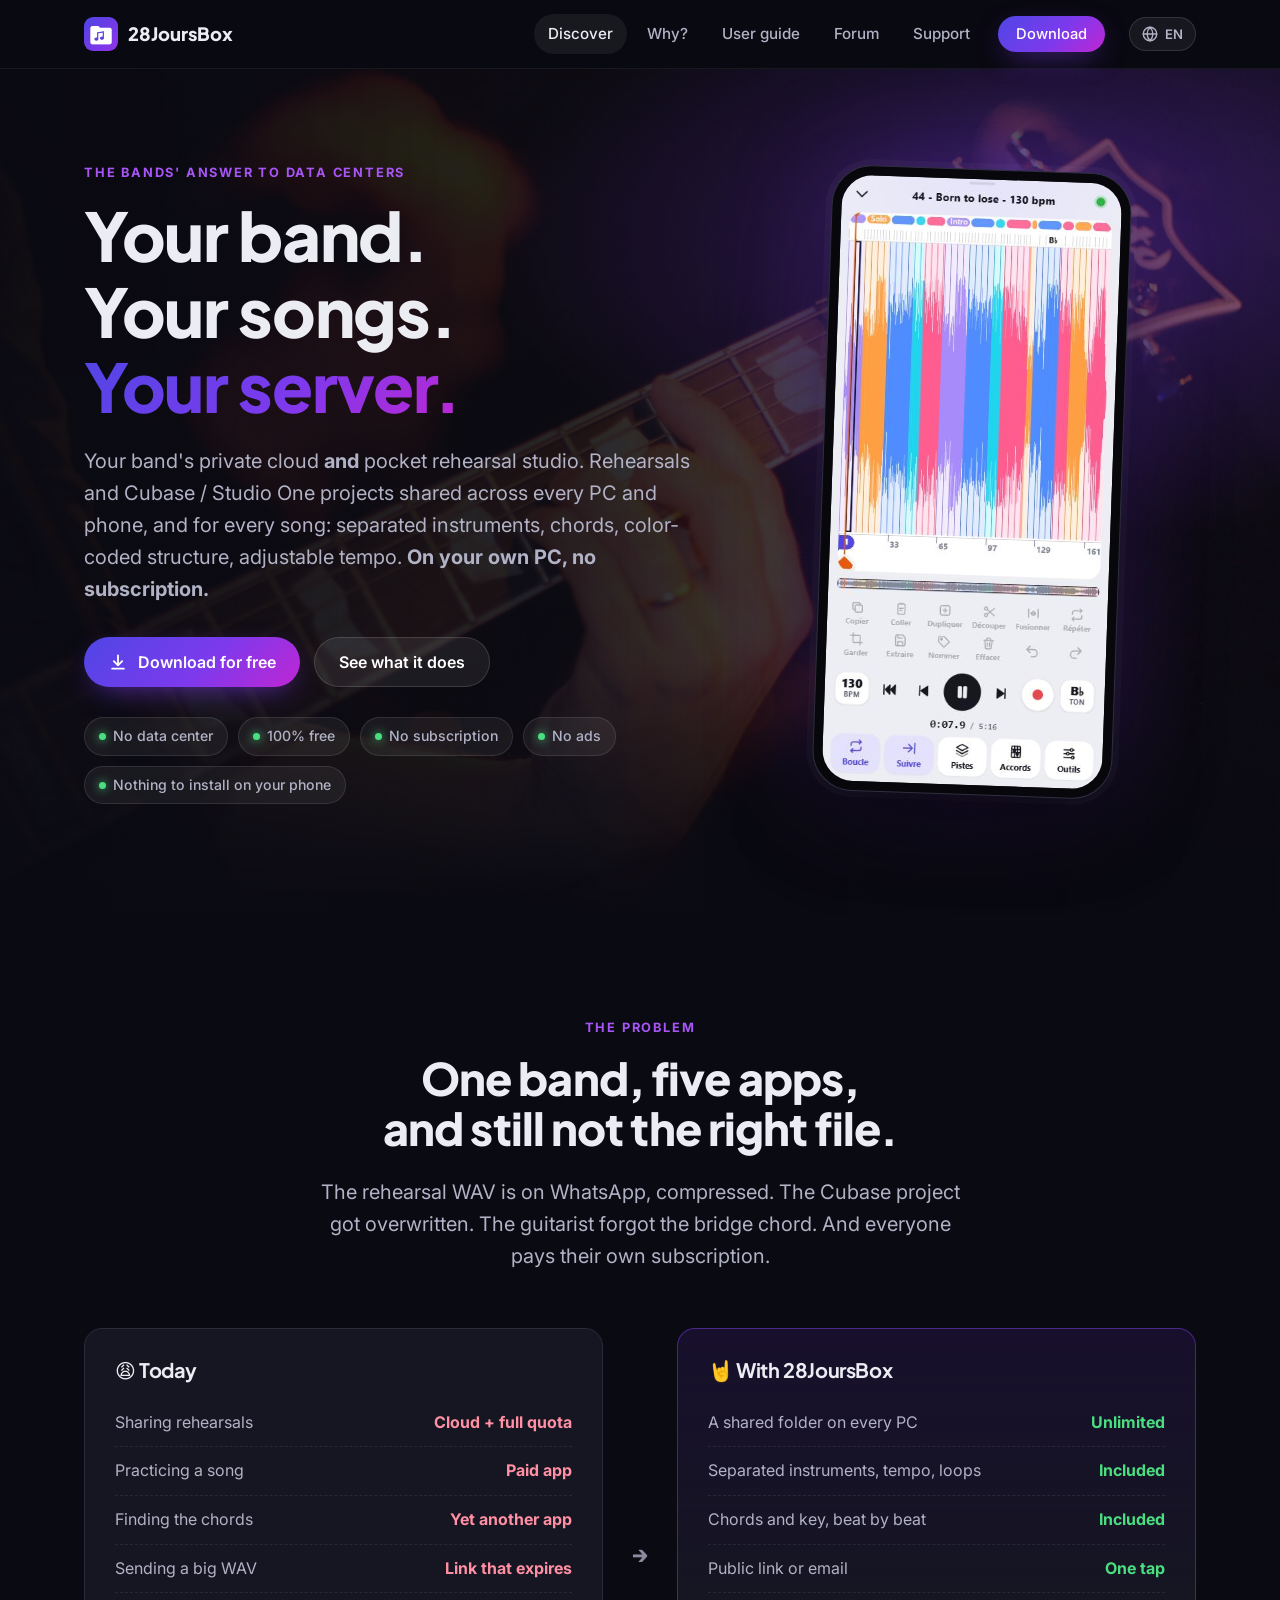
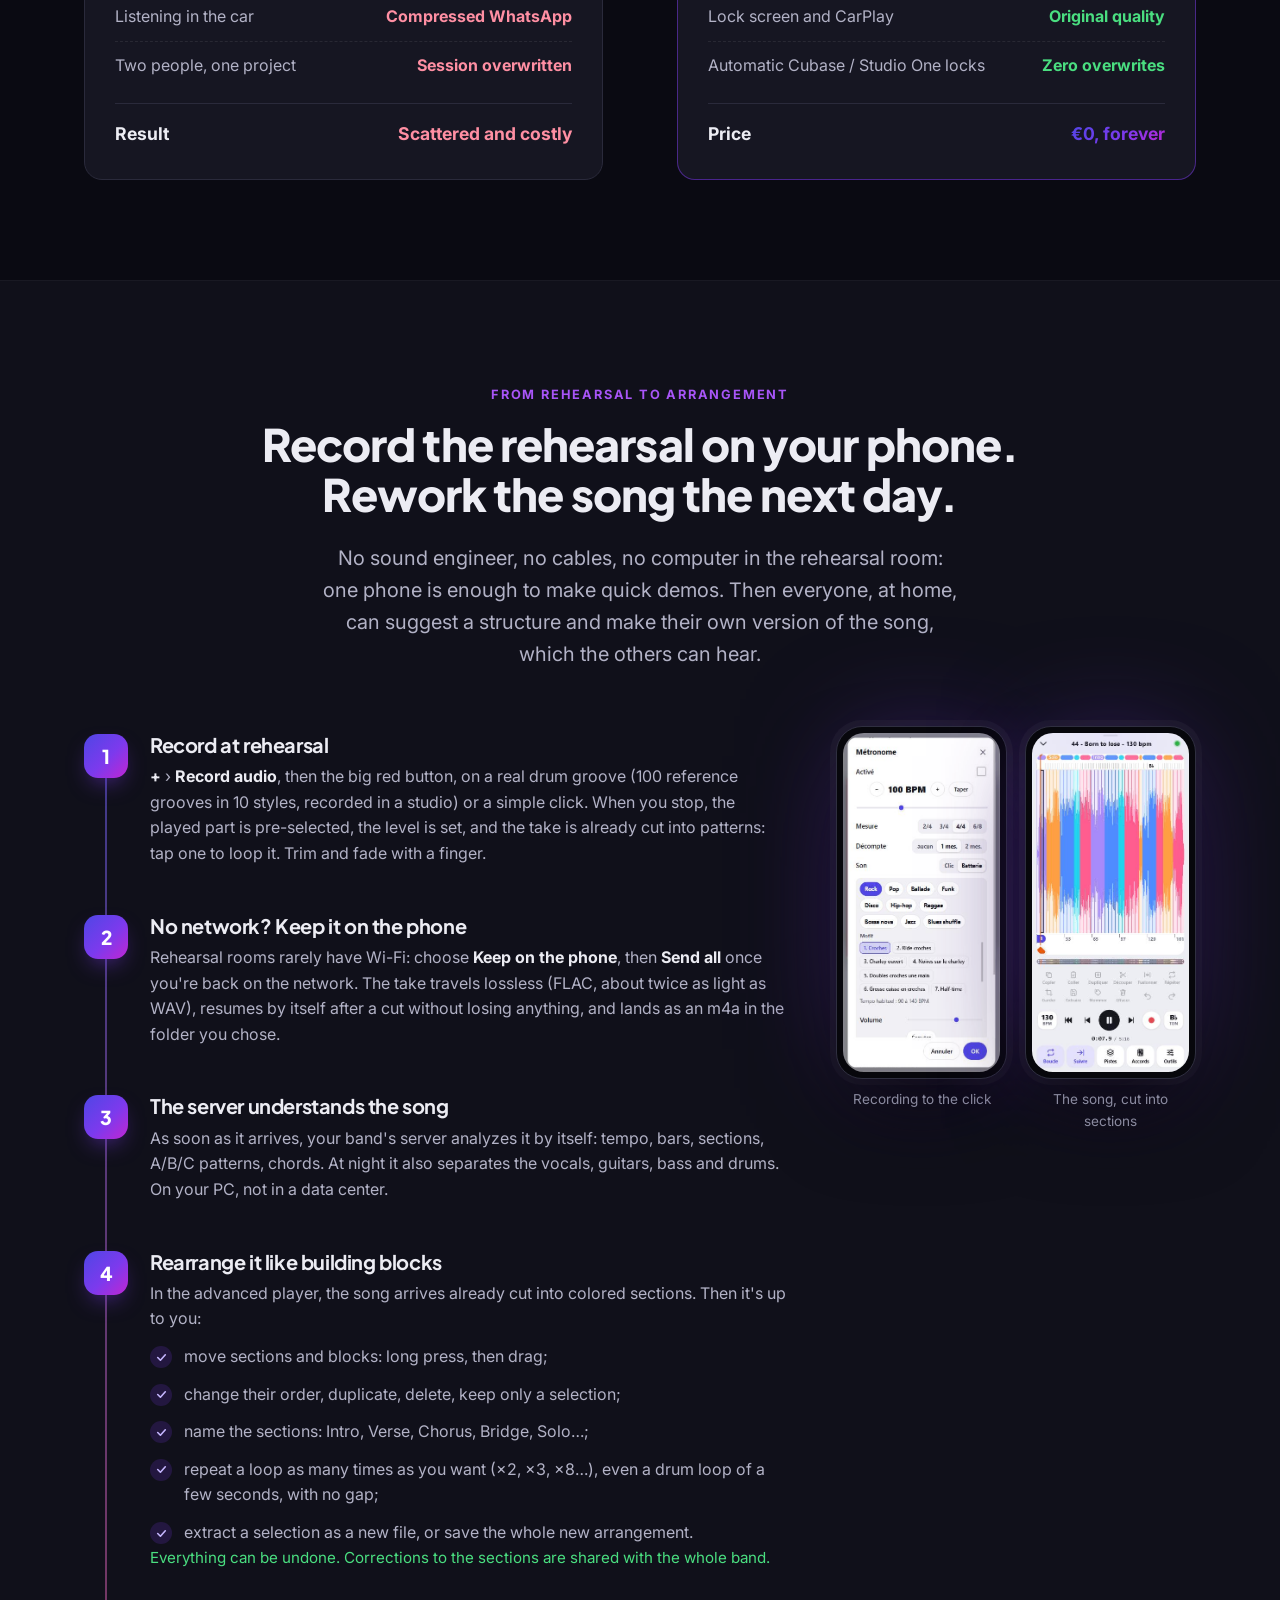
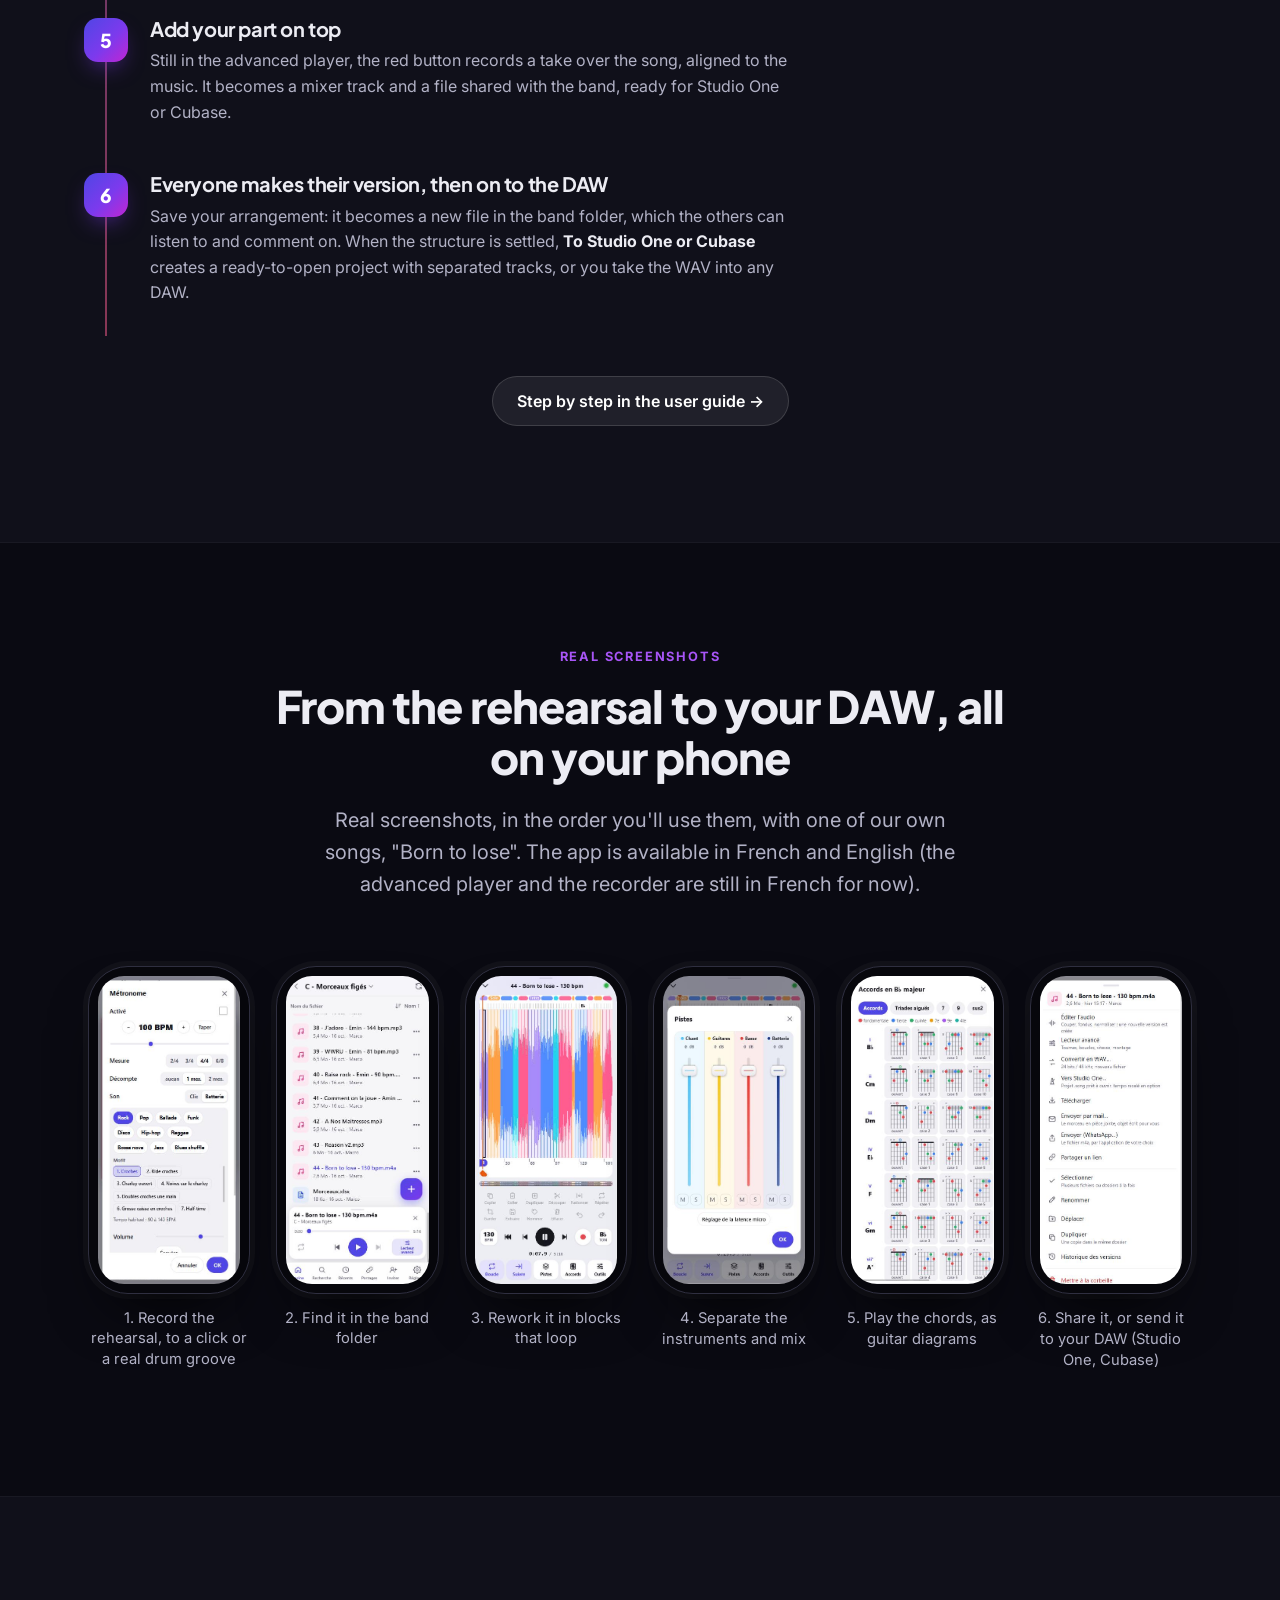
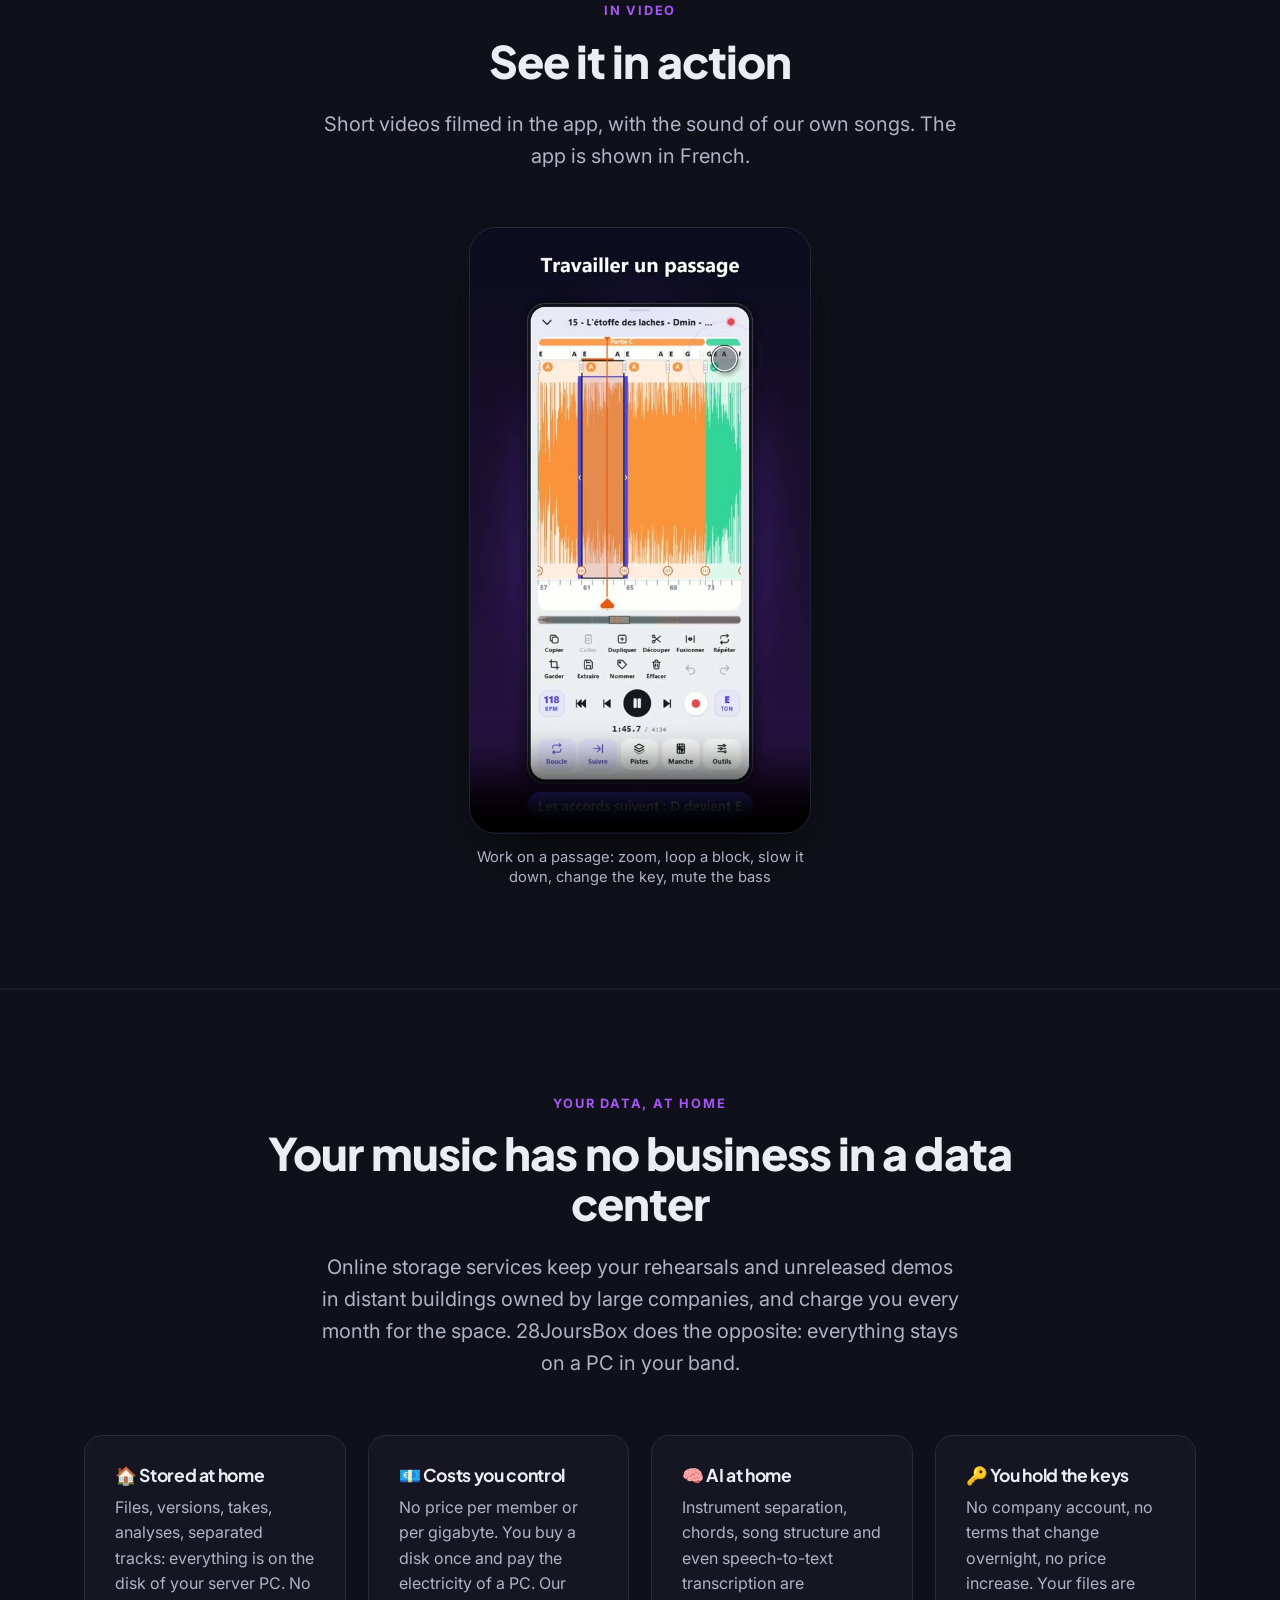
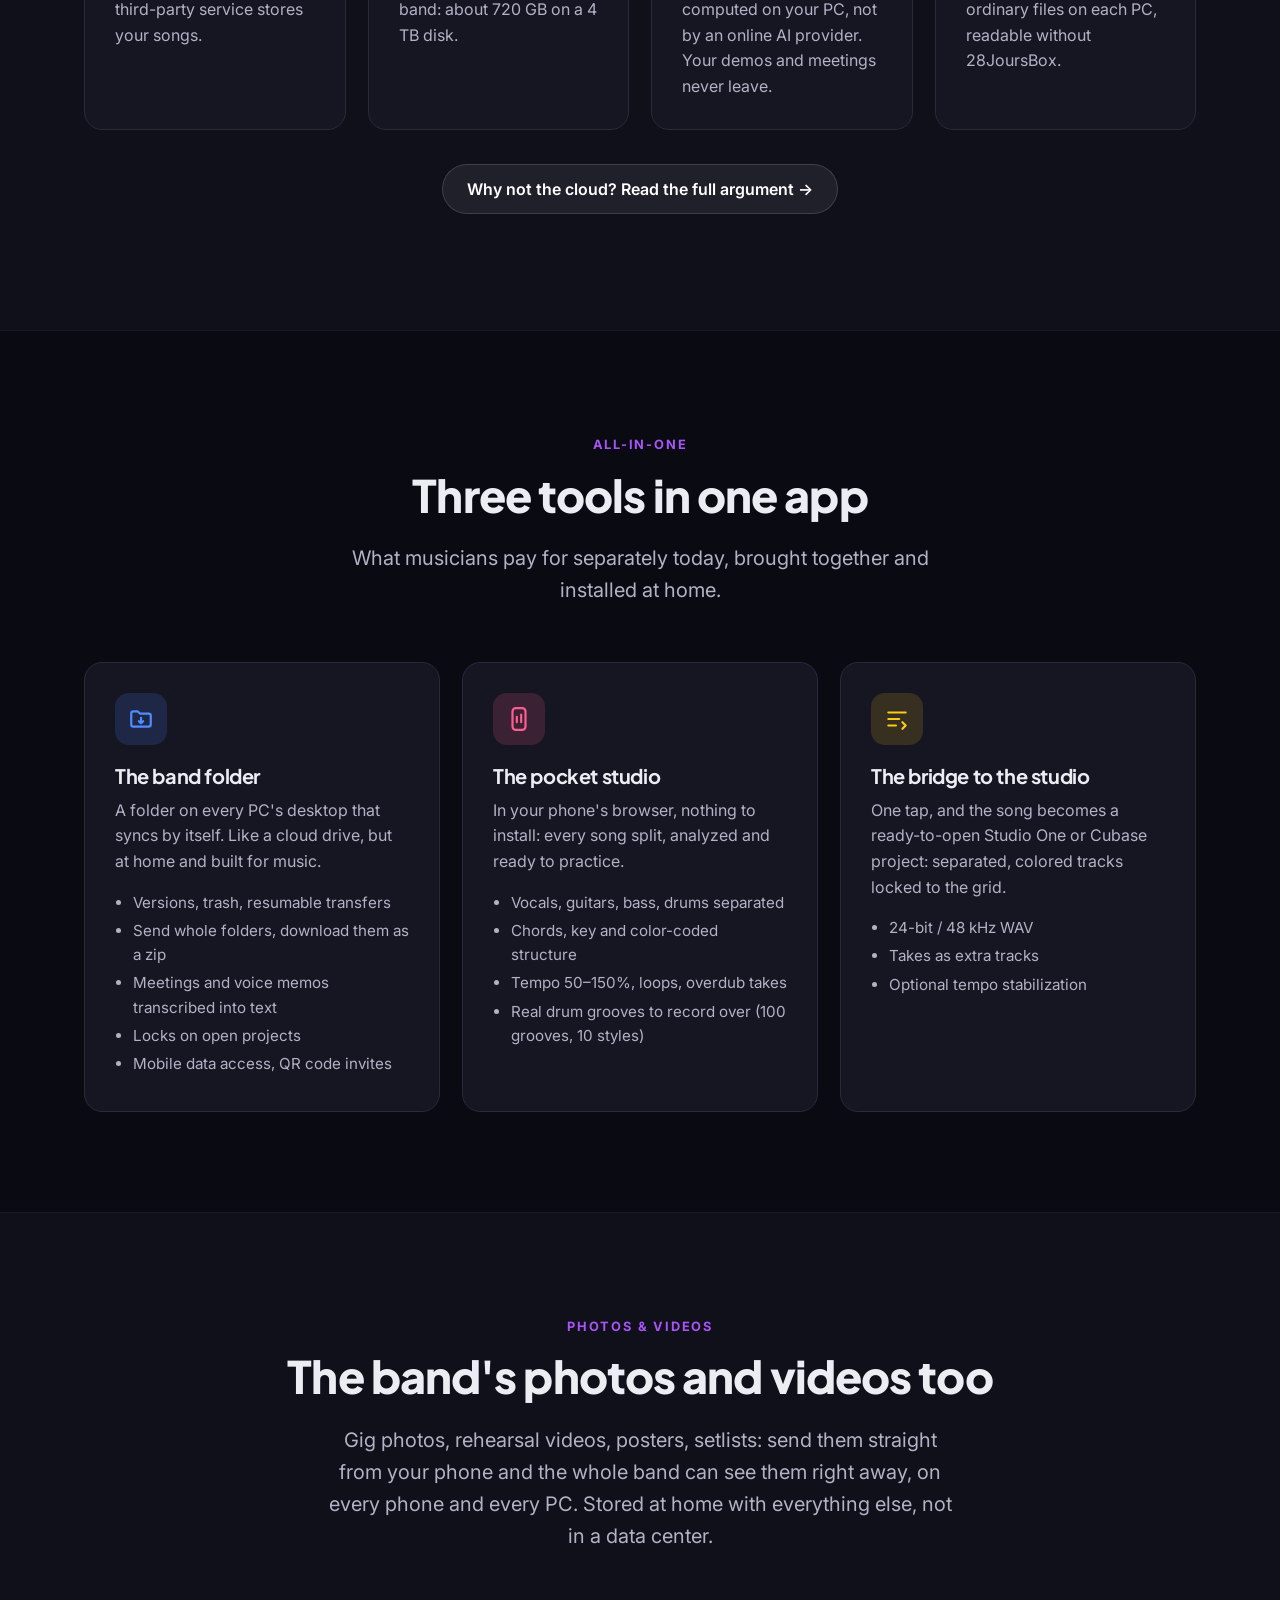
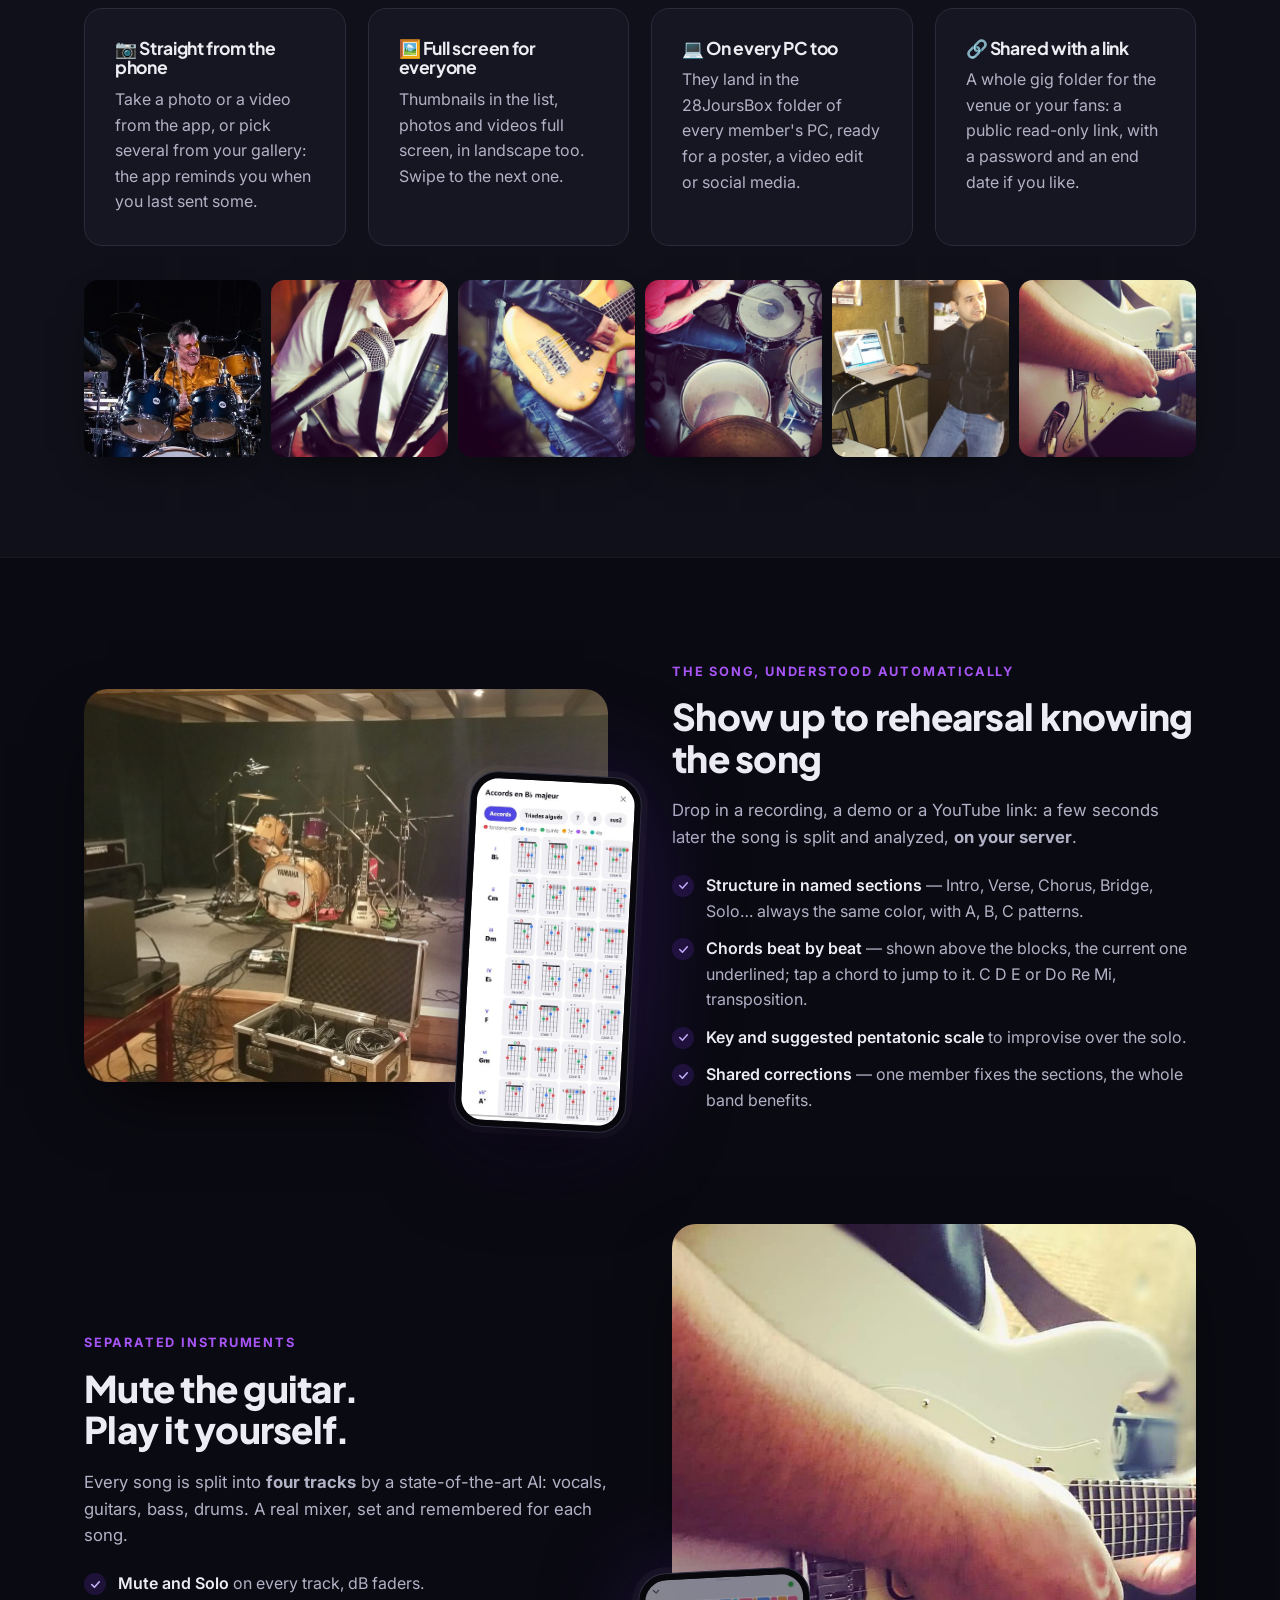
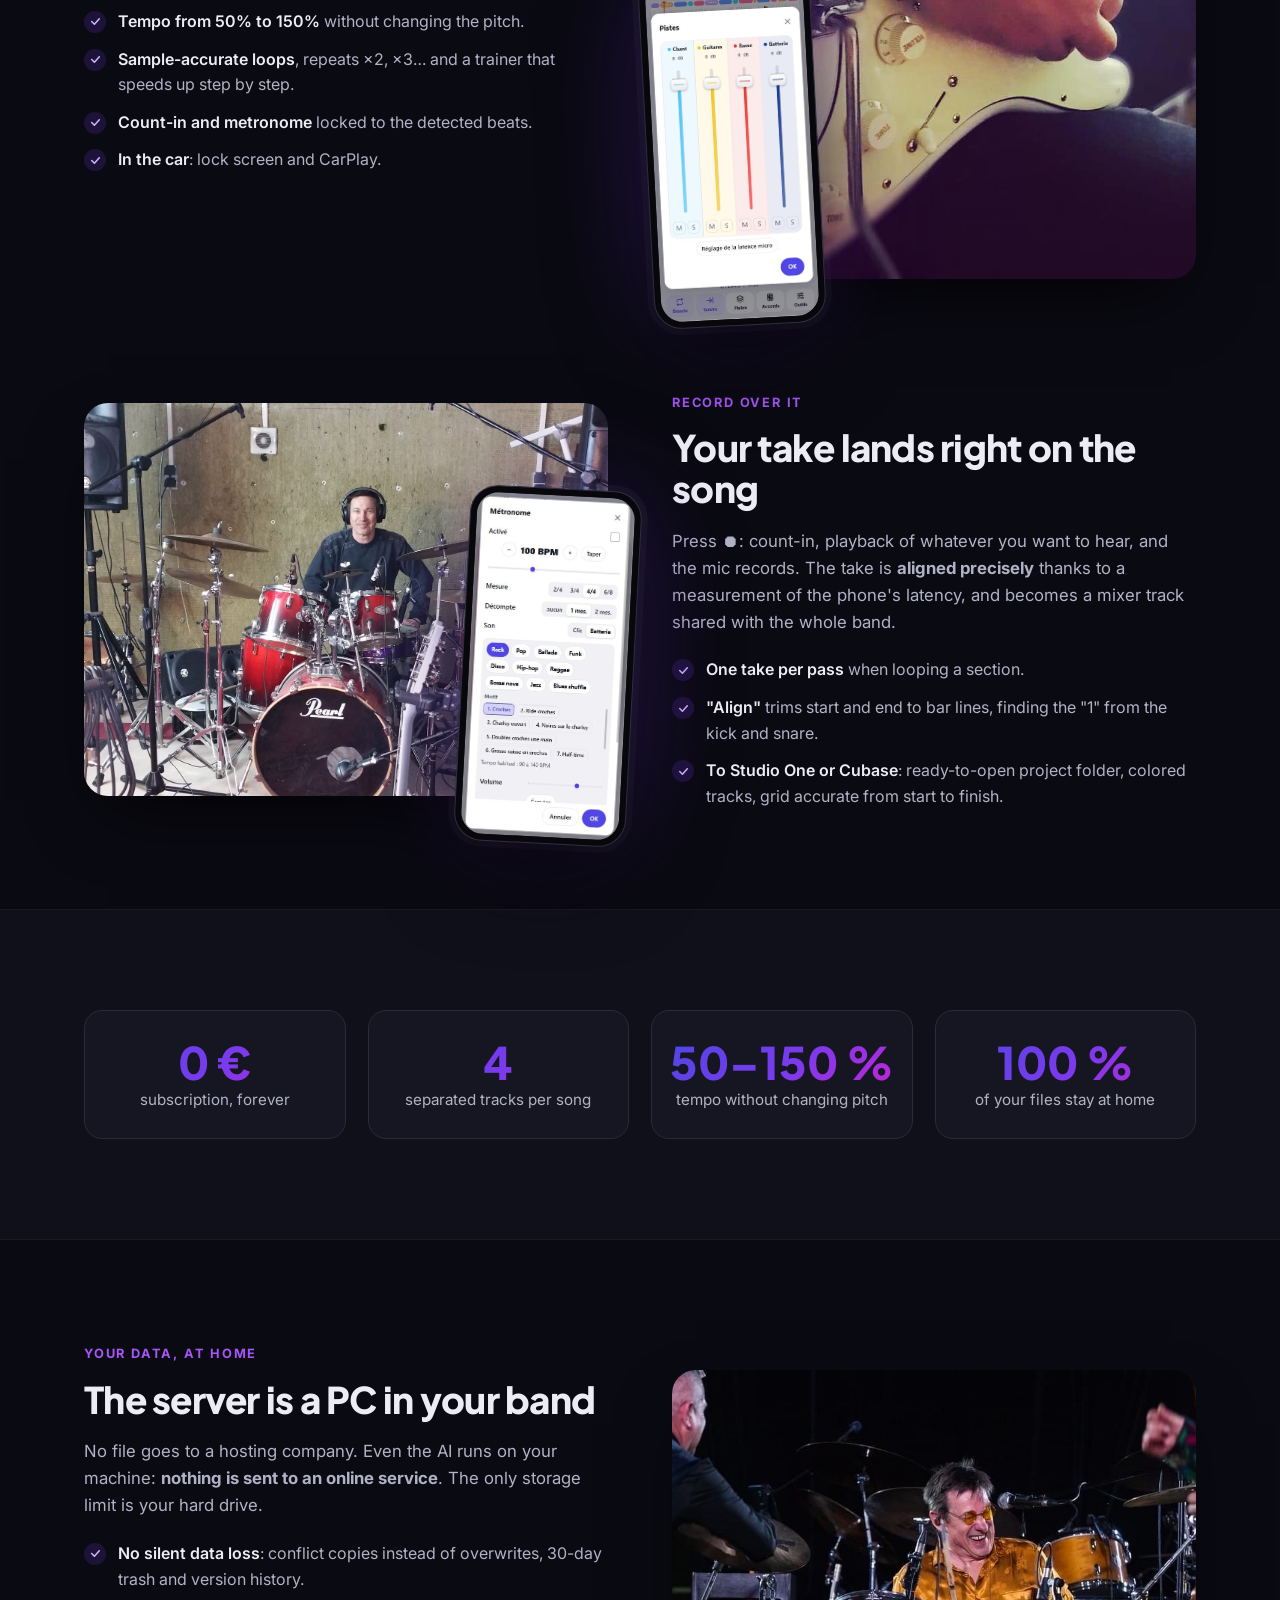
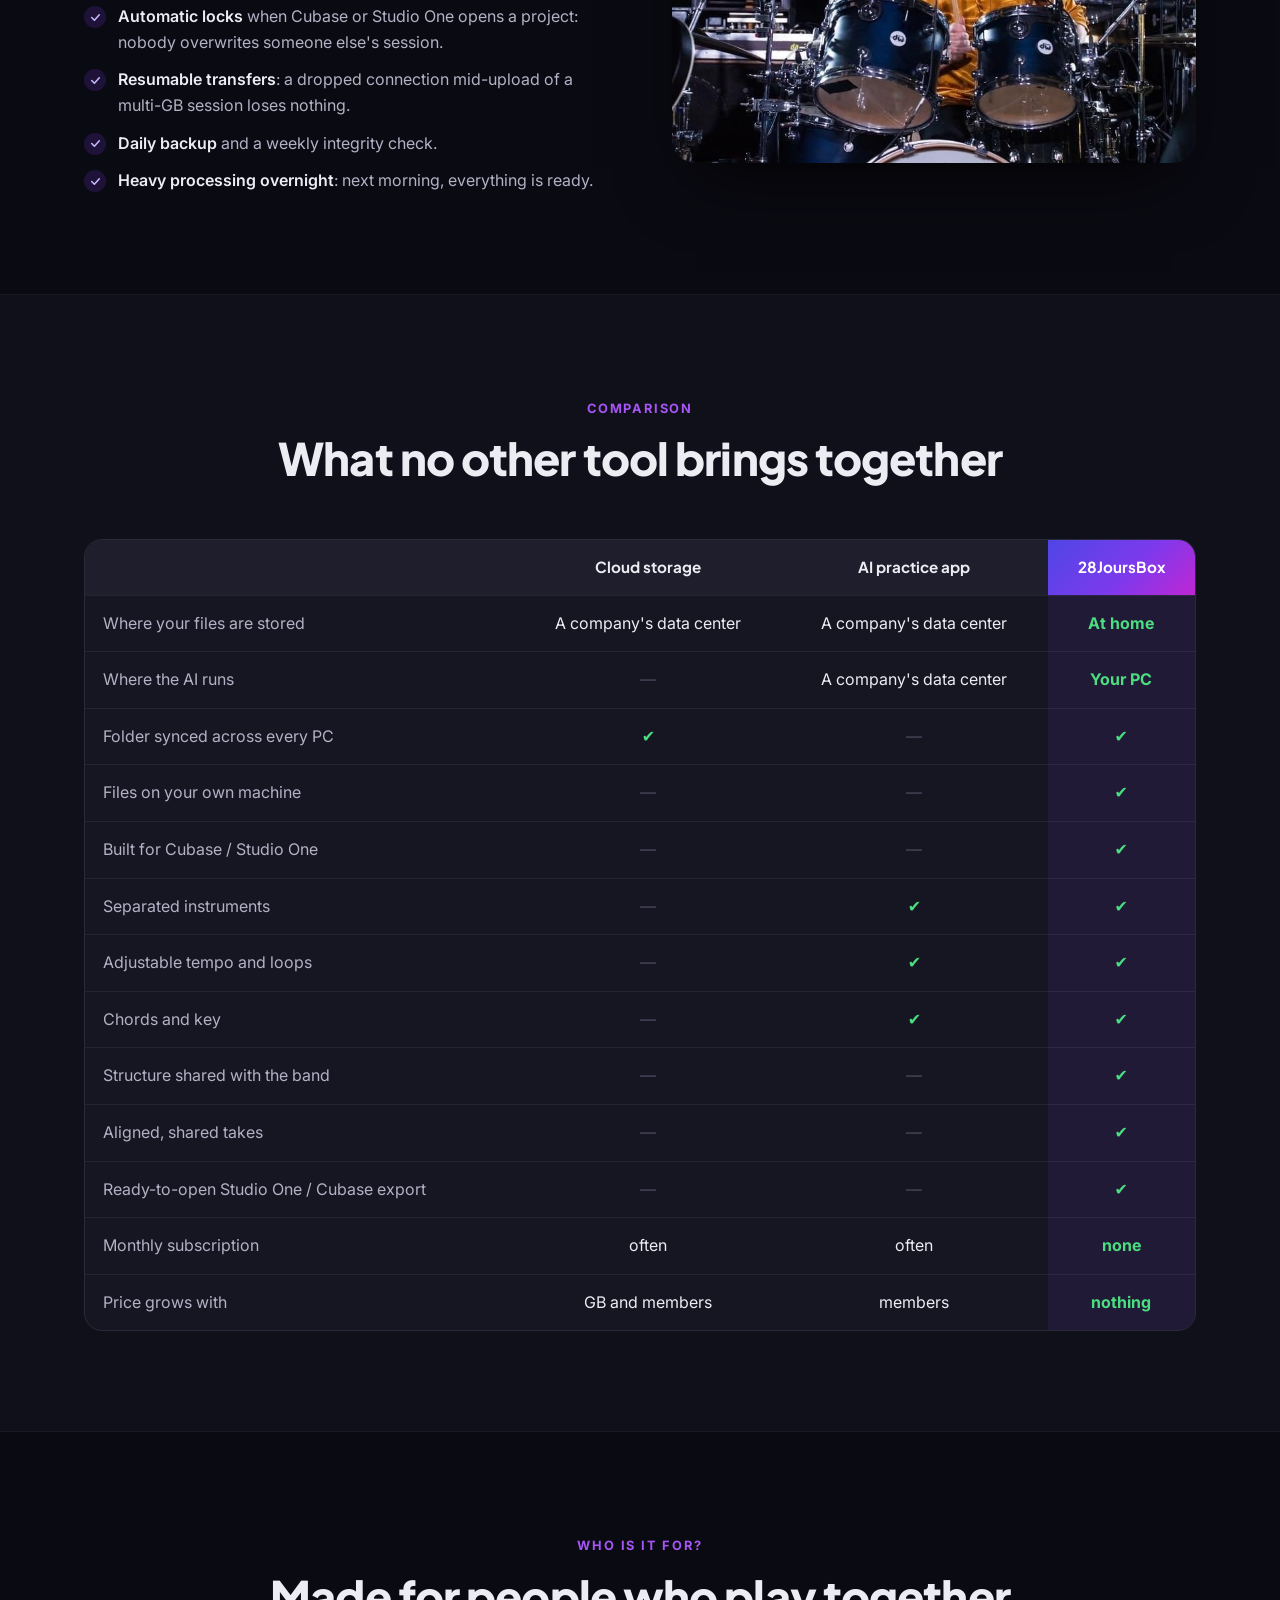
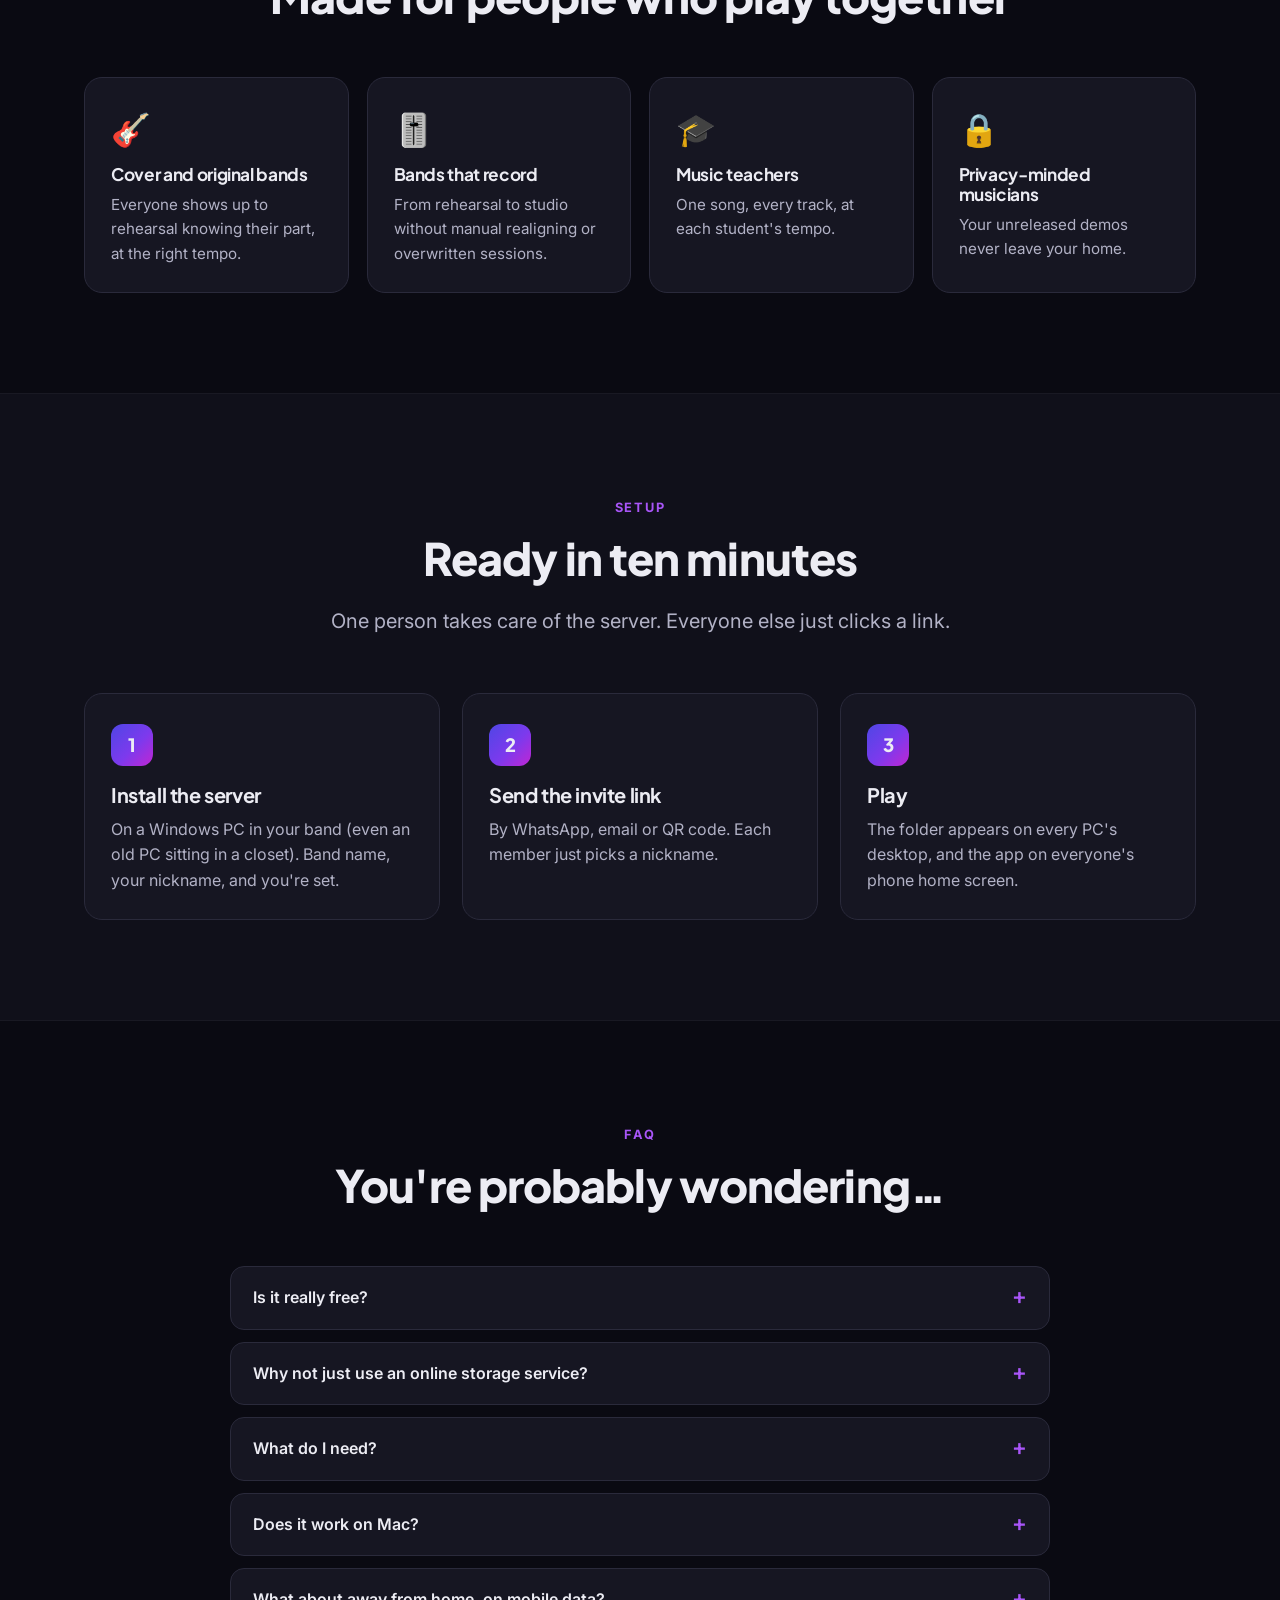
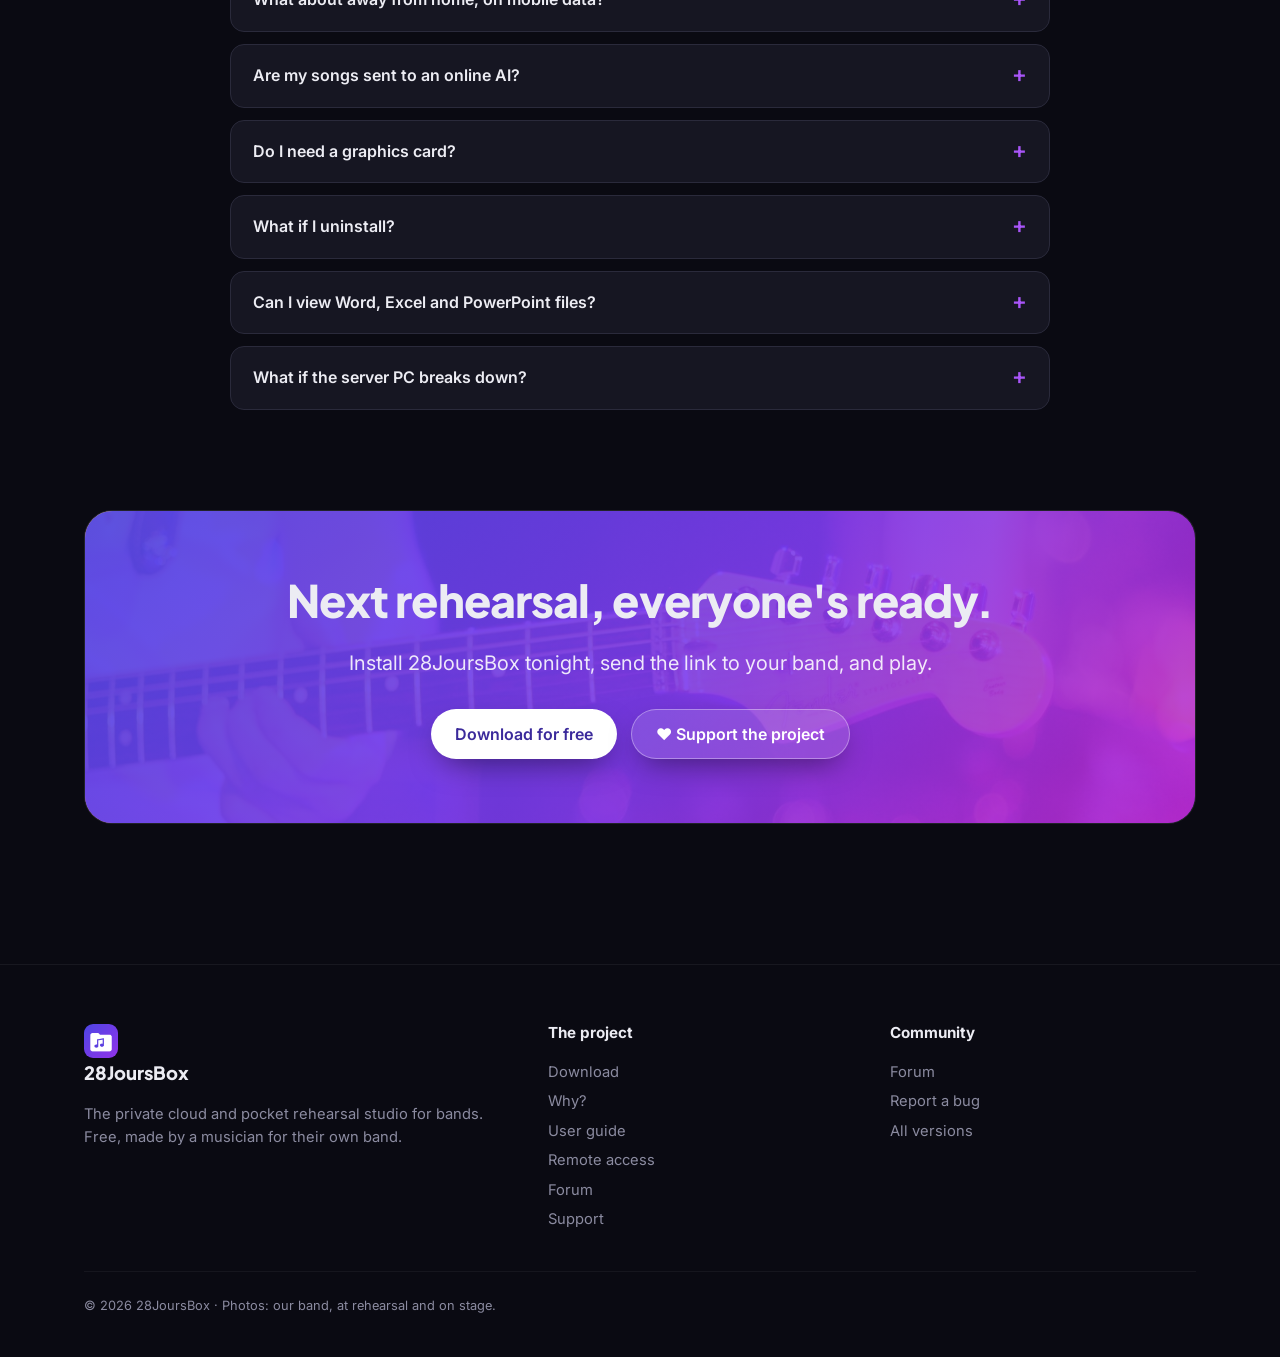
==== index.html @ cf2aeeca "Accueil : section vidéo « Travailler un passage » Co-Authored-By: Claude Opus 5.5 <noreply@anthropic" ====
<!DOCTYPE html>

<html lang="en">
<head>
<meta charset="utf-8"/>
<meta content="width=device-width, initial-scale=1" name="viewport"/>
<title data-i18n="28joursbox_le_cloud_prive_et">28JoursBox · Free app for bands: share rehearsals, separate instruments, chords</title>
<meta content="Your songs, rehearsals and projects on your band's own PC, not in a data center: private sync for every PC and phone, separated instruments, chords, tempo, loops. Free, no subscription." data-i18n-content="home_desc_dc" name="description"/>
<meta content="28JoursBox · Your band. Your songs. Your server." data-i18n-content="28joursbox_votre_groupe_vos_morceaux" property="og:title"/>
<meta content="The private cloud and pocket rehearsal studio for bands. Free, no subscription." data-i18n-content="le_cloud_prive_et_le" property="og:description"/>
<meta content="#0a0a12" name="theme-color"/>
<link href="img/favicon.png" rel="icon"/>
<link href="https://fonts.googleapis.com" rel="preconnect"/>
<link crossorigin="" href="https://fonts.gstatic.com" rel="preconnect"/>
<link href="https://fonts.googleapis.com/css2?family=Inter:wght@400;500;600;700&amp;family=Plus+Jakarta+Sans:wght@700;800&amp;display=swap" rel="stylesheet"/>
<link href="style.css?v=24" rel="stylesheet"/>
</head>
<body>
<nav class="nav">
<div class="wrap">
<a class="brand" href="index.html"><img alt="" src="img/logo.png"/>28JoursBox</a>
<div class="lang" id="lang"></div>
<button aria-expanded="false" aria-label="Menu" class="nav-toggle" data-i18n-aria-label="menu"><svg fill="none" stroke="currentColor" stroke-linecap="round" stroke-width="2" viewbox="0 0 24 24"><path d="M4 7h16M4 12h16M4 17h16"></path></svg></button>
<div class="nav-links">
<a aria-current="page" data-i18n="decouvrir" href="index.html">Discover</a>
<a data-i18n="nav_why" href="pourquoi.html">Why?</a><a data-i18n="nav_guide" href="guide.html">User guide</a><a data-i18n="forum" href="forum.html">Forum</a>
<a data-i18n="soutenir" href="don.html">Support</a>
<a class="btn small" data-i18n="telecharger" href="telecharger.html">Download</a>
</div>
</div>
</nav>
<!-- ============ HERO ============ -->
<header class="hero">
<div class="hero-bg" style="background-image:url('img/photos/hero-guitare.jpg')"></div>
<div class="wrap">
<div>
<span class="eyebrow" data-i18n="hero_eyebrow_dc">The bands' answer to data centers</span>
<h1 data-i18n="votre_groupe_vos_morceaux_votre">Your band.<br/>Your songs.<br/><span class="grad-text">Your server.</span></h1>
<p class="lead" data-i18n="le_cloud_prive_et_le_2">Your band's private cloud <b>and</b> pocket rehearsal studio. Rehearsals and Cubase / Studio One projects shared across every PC and phone, and for every song: separated instruments, chords, color-coded structure, adjustable tempo. <b>On your own PC, no subscription.</b></p>
<div class="btns">
<a class="btn" href="telecharger.html"><svg fill="none" stroke="currentColor" stroke-linecap="round" stroke-linejoin="round" stroke-width="2.2" viewbox="0 0 24 24"><path d="M12 4v12m0 0l-5-5m5 5l5-5M5 20h14"></path></svg><span data-i18n="telecharger_gratuitement">Download for free</span></a>
<a class="btn ghost" data-i18n="voir_ce_que_ca_fait" href="#repete">See what it does</a>
</div>
<div class="badges"><span class="badge" data-i18n="badge_no_dc">No data center</span>
<span class="badge" data-i18n="100_gratuit">100% free</span>
<span class="badge" data-i18n="aucun_abonnement">No subscription</span>
<span class="badge" data-i18n="sans_publicite">No ads</span>
<span class="badge" data-i18n="rien_a_installer_sur_le">Nothing to install on your phone</span>
</div>
</div>
<!-- Maquette : le lecteur avancé sur un téléphone -->
<div class="phone shot"><img alt="3. Rework it in blocks that loop" data-i18n-alt="shot_lecteur" height="808" loading="eager" src="img/captures/lecteur.png?v=2" width="373"/></div>
</div>
</header>
<!-- ============ PROBLÈME / SOLUTION ============ -->
<section>
<div class="wrap">
<div class="section-head center reveal">
<span class="eyebrow" data-i18n="le_constat">The problem</span>
<h2 data-i18n="un_groupe_cinq_applis_et">One band, five apps,<br/>and still not the right file.</h2>
<p class="lead" data-i18n="le_wav_de_la_repete">The rehearsal WAV is on WhatsApp, compressed. The Cubase project got overwritten. The guitarist forgot the bridge chord. And everyone pays their own subscription.</p>
</div>
<div class="versus">
<div class="vs-card bad reveal">
<h3 data-i18n="aujourd_hui">😩 Today</h3>
<ul>
<li data-i18n="partager_les_repetes_cloud_quota">Sharing rehearsals <b>Cloud + full quota</b></li>
<li data-i18n="travailler_un_morceau_appli_payante">Practicing a song <b>Paid app</b></li>
<li data-i18n="trouver_les_accords_encore_une">Finding the chords <b>Yet another app</b></li>
<li data-i18n="envoyer_un_gros_wav_lien">Sending a big WAV <b>Link that expires</b></li>
<li data-i18n="ecouter_dans_la_voiture_whatsapp">Listening in the car <b>Compressed WhatsApp</b></li>
<li data-i18n="ouvrir_le_meme_projet_a">Two people, one project <b>Session overwritten</b></li>
</ul>
<div class="vs-total"><span data-i18n="resultat">Result</span><span data-i18n="eparpille_et_payant" style="color:#ff8fa3">Scattered and costly</span></div>
</div>
<div class="vs-arrow">→</div>
<div class="vs-card good reveal">
<h3 data-i18n="avec_28joursbox">🤘 With 28JoursBox</h3>
<ul>
<li data-i18n="un_dossier_partage_sur_chaque">A shared folder on every PC <b>Unlimited</b></li>
<li data-i18n="instruments_separes_tempo_boucles_inclus">Separated instruments, tempo, loops <b>Included</b></li>
<li data-i18n="accords_et_gamme_temps_par">Chords and key, beat by beat <b>Included</b></li>
<li data-i18n="lien_public_ou_envoi_par">Public link or email <b>One tap</b></li>
<li data-i18n="ecran_verrouille_et_carplay_qualite">Lock screen and CarPlay <b>Original quality</b></li>
<li data-i18n="verrous_automatiques_cubase_studio_one">Automatic Cubase / Studio One locks <b>Zero overwrites</b></li>
</ul>
<div class="vs-total"><span data-i18n="prix">Price</span><span class="grad-text" data-i18n="0_pour_toujours">€0, forever</span></div>
</div>
</div>
</div>
</section><section class="alt" id="repete"><div class="wrap">
<div class="section-head center reveal"><span class="eyebrow" data-i18n="rec_eyebrow">From rehearsal to arrangement</span><h2 data-i18n="rec_title">Record the rehearsal on your phone.<br/>Rework the song the next day.</h2><p class="lead" data-i18n="rec_lead">No sound engineer, no cables, no computer in the rehearsal room: one phone is enough to make quick demos. Then everyone, at home, can suggest a structure and make their own version of the song, which the others can hear.</p></div>
<div class="journey">
<ol class="journey-steps"><li class="reveal"><h3 data-i18n="rec_s1_t">Record at rehearsal</h3><p data-i18n="rec_s1_p"><b>+</b> › <b>Record audio</b>, then the big red button, on a real drum groove (100 reference grooves in 10 styles, recorded in a studio) or a simple click. When you stop, the played part is pre-selected, the level is set, and the take is already cut into patterns: tap one to loop it. Trim and fade with a finger.</p></li><li class="reveal"><h3 data-i18n="rec_s2_t">No network? Keep it on the phone</h3><p data-i18n="rec_s2_p">Rehearsal rooms rarely have Wi-Fi: choose <b>Keep on the phone</b>, then <b>Send all</b> once you're back on the network. The take travels lossless (FLAC, about twice as light as WAV), resumes by itself after a cut without losing anything, and lands as an m4a in the folder you chose.</p></li><li class="reveal"><h3 data-i18n="rec_s3_t">The server understands the song</h3><p data-i18n="rec_s3_p">As soon as it arrives, your band's server analyzes it by itself: tempo, bars, sections, A/B/C patterns, chords. At night it also separates the vocals, guitars, bass and drums. On your PC, not in a data center.</p></li><li class="reveal"><h3 data-i18n="rec_s4_t">Rearrange it like building blocks</h3><p data-i18n="rec_s4_p">In the advanced player, the song arrives already cut into colored sections. Then it's up to you:</p><ul class="checks"><li><span data-i18n="rec_s4_l1">move sections and blocks: long press, then drag;</span></li><li><span data-i18n="rec_s4_l2">change their order, duplicate, delete, keep only a selection;</span></li><li><span data-i18n="rec_s4_l3">name the sections: Intro, Verse, Chorus, Bridge, Solo…;</span></li><li><span data-i18n="rec_s4_l4">repeat a loop as many times as you want (×2, ×3, ×8…), even a drum loop of a few seconds, with no gap;</span></li><li><span data-i18n="rec_s4_l5">extract a selection as a new file, or save the whole new arrangement.</span></li></ul><p class="journey-note" data-i18n="rec_s4_note">Everything can be undone. Corrections to the sections are shared with the whole band.</p></li><li class="reveal"><h3 data-i18n="rec_s5_t">Add your part on top</h3><p data-i18n="rec_s5_p">Still in the advanced player, the red button records a take over the song, aligned to the music. It becomes a mixer track and a file shared with the band, ready for Studio One or Cubase.</p></li><li class="reveal"><h3 data-i18n="rec_s6_t">Everyone makes their version, then on to the DAW</h3><p data-i18n="rec_s6_p">Save your arrangement: it becomes a new file in the band folder, which the others can listen to and comment on. When the structure is settled, <b>To Studio One or Cubase</b> creates a ready-to-open project with separated tracks, or you take the WAV into any DAW.</p></li></ol>
<div class="journey-shots">
<figure class="reveal"><div class="phone shot"><img alt="Recording to the click" data-i18n-alt="rec_shot1" height="808" loading="lazy" src="img/captures/metronome.png?v=2" width="373"/></div><figcaption data-i18n="rec_shot1">Recording to the click</figcaption></figure>
<figure class="reveal"><div class="phone shot"><img alt="The song, cut into sections" data-i18n-alt="rec_shot2" height="808" loading="lazy" src="img/captures/lecteur.png?v=2" width="373"/></div><figcaption data-i18n="rec_shot2">The song, cut into sections</figcaption></figure>
</div>
</div>
<p class="center reveal" style="margin-top:30px"><a class="btn ghost" href="guide.html#tuto-repete"><span data-i18n="rec_cta">Step by step in the user guide →</span></a></p>
</div></section><section class="" id="captures"><div class="wrap">
<div class="section-head center reveal"><span class="eyebrow" data-i18n="shot_eyebrow">Real screenshots</span><h2 data-i18n="shot_title">From the rehearsal to your DAW, all on your phone</h2><p class="lead" data-i18n="shot_lead">Real screenshots, in the order you'll use them, with one of our own songs, "Born to lose". The app is available in French and English (the advanced player and the recorder are still in French for now).</p></div>
<div class="gallery"><figure class="reveal"><div class="phone shot"><img alt="1. Record the rehearsal, to a click or a real drum groove" data-i18n-alt="shot_metronome" height="808" loading="lazy" src="img/captures/metronome.png?v=2" width="373"/></div><figcaption data-i18n="shot_metronome">1. Record the rehearsal, to a click or a real drum groove</figcaption></figure><figure class="reveal"><div class="phone shot"><img alt="2. Find it in the band folder" data-i18n-alt="shot_liste" height="808" loading="lazy" src="img/captures/liste.png?v=2" width="373"/></div><figcaption data-i18n="shot_liste">2. Find it in the band folder</figcaption></figure><figure class="reveal"><div class="phone shot"><img alt="3. Rework it in blocks that loop" data-i18n-alt="shot_lecteur" height="808" loading="lazy" src="img/captures/lecteur.png?v=2" width="373"/></div><figcaption data-i18n="shot_lecteur">3. Rework it in blocks that loop</figcaption></figure><figure class="reveal"><div class="phone shot"><img alt="4. Separate the instruments and mix" data-i18n-alt="shot_mixage" height="808" loading="lazy" src="img/captures/mixage.png" width="373"/></div><figcaption data-i18n="shot_mixage">4. Separate the instruments and mix</figcaption></figure><figure class="reveal"><div class="phone shot"><img alt="5. Play the chords, as guitar diagrams" data-i18n-alt="shot_accords" height="808" loading="lazy" src="img/captures/accords.png" width="373"/></div><figcaption data-i18n="shot_accords">5. Play the chords, as guitar diagrams</figcaption></figure><figure class="reveal"><div class="phone shot"><img alt="6. Share it, or send it to your DAW (Studio One, Cubase)" data-i18n-alt="shot_actions" height="808" loading="lazy" src="img/captures/actions.png" width="373"/></div><figcaption data-i18n="shot_actions">6. Share it, or send it to your DAW (Studio One, Cubase)</figcaption></figure></div></div></section><section class="alt" id="videos"><div class="wrap">
<div class="section-head center reveal"><span class="eyebrow" data-i18n="vid_eyebrow">In video</span><h2 data-i18n="vid_title">See it in action</h2><p class="lead" data-i18n="vid_lead">Short videos filmed in the app, with the sound of our own songs. The app is shown in French.</p></div>
<div class="video-gallery"><figure class="reveal"><video controls="" height="1920" playsinline="" poster="img/videos/travailler-un-passage.jpg" preload="none" width="1080"><source src="img/videos/travailler-un-passage.mp4" type="video/mp4"/></video><figcaption data-i18n="vid_passage">Work on a passage: zoom, loop a block, slow it down, change the key, mute the bass</figcaption></figure></div>
</div></section><section class="alt dc-band" id="data-centers"><div class="wrap">
<div class="section-head center reveal"><span class="eyebrow" data-i18n="dc_home_eyebrow">Your data, at home</span><h2 data-i18n="dc_home_title">Your music has no business in a data center</h2><p class="lead" data-i18n="dc_home_lead">Online storage services keep your rehearsals and unreleased demos in distant buildings owned by large companies, and charge you every month for the space. 28JoursBox does the opposite: everything stays on a PC in your band.</p></div>
<div class="pillars dc-cards"><div class="pillar reveal"><h3 data-i18n="dc_c1_t">🏠 Stored at home</h3><p data-i18n="dc_c1_p">Files, versions, takes, analyses, separated tracks: everything is on the disk of your server PC. No third-party service stores your songs.</p></div><div class="pillar reveal"><h3 data-i18n="dc_c2_t">💶 Costs you control</h3><p data-i18n="dc_c2_p">No price per member or per gigabyte. You buy a disk once and pay the electricity of a PC. Our band: about 720 GB on a 4 TB disk.</p></div><div class="pillar reveal"><h3 data-i18n="dc_c3_t">🧠 AI at home</h3><p data-i18n="dc_c3_p">Instrument separation, chords, song structure and even speech-to-text transcription are computed on your PC, not by an online AI provider. Your demos and meetings never leave.</p></div><div class="pillar reveal"><h3 data-i18n="dc_c4_t">🔑 You hold the keys</h3><p data-i18n="dc_c4_p">No company account, no terms that change overnight, no price increase. Your files are ordinary files on each PC, readable without 28JoursBox.</p></div></div>
<p class="center reveal" style="margin-top:34px"><a class="btn ghost" href="pourquoi.html"><span data-i18n="dc_home_more">Why not the cloud? Read the full argument →</span></a></p>
</div></section>
<!-- ============ 3 PILIERS ============ -->
<section class="">
<div class="wrap">
<div class="section-head center reveal">
<span class="eyebrow" data-i18n="tout_en_un">All-in-one</span>
<h2 data-i18n="trois_outils_en_un_seul">Three tools in one app</h2>
<p class="lead" data-i18n="ce_que_les_musiciens_paient">What musicians pay for separately today, brought together and installed at home.</p>
</div>
<div class="pillars">
<div class="pillar reveal">
<div class="ico" style="background:rgba(79,140,255,.16);color:var(--couplet)"><svg fill="none" stroke="currentColor" stroke-linecap="round" stroke-linejoin="round" stroke-width="2" viewbox="0 0 24 24"><path d="M3 7a2 2 0 012-2h4l2 2h8a2 2 0 012 2v8a2 2 0 01-2 2H5a2 2 0 01-2-2z"></path><path d="M12 11v5m0 0l-2-2m2 2l2-2"></path></svg></div>
<h3 data-i18n="le_dossier_du_groupe">The band folder</h3>
<p data-i18n="un_dossier_sur_le_bureau">A folder on every PC's desktop that syncs by itself. Like a cloud drive, but at home and built for music.</p>
<ul><li data-i18n="versions_corbeille_transferts_reprenables">Versions, trash, resumable transfers</li><li data-i18n="pillar_folders">Send whole folders, download them as a zip</li><li data-i18n="pillar_transcribe">Meetings and voice memos transcribed into text</li><li data-i18n="verrous_des_projets_ouverts">Locks on open projects</li><li data-i18n="acces_en_4g_invitation_par">Mobile data access, QR code invites</li></ul>
</div>
<div class="pillar reveal">
<div class="ico" style="background:rgba(255,93,143,.16);color:var(--refrain)"><svg fill="none" stroke="currentColor" stroke-linecap="round" stroke-linejoin="round" stroke-width="2" viewbox="0 0 24 24"><rect height="20" rx="3" width="12" x="6" y="2"></rect><path d="M10 10v5m4-7v7"></path></svg></div>
<h3 data-i18n="le_studio_de_poche">The pocket studio</h3>
<p data-i18n="dans_le_navigateur_du_telephone">In your phone's browser, nothing to install: every song split, analyzed and ready to practice.</p>
<ul><li data-i18n="chant_guitares_basse_batterie_separes">Vocals, guitars, bass, drums separated</li><li data-i18n="accords_gamme_et_structure_en">Chords, key and color-coded structure</li><li data-i18n="tempo_50150_boucles_prises_par">Tempo 50–150%, loops, overdub takes</li><li data-i18n="pillar_drums">Real drum grooves to record over (100 grooves, 10 styles)</li></ul>
</div>
<div class="pillar reveal">
<div class="ico" style="background:rgba(250,204,21,.14);color:var(--pont)"><svg fill="none" stroke="currentColor" stroke-linecap="round" stroke-linejoin="round" stroke-width="2" viewbox="0 0 24 24"><path d="M4 6h16M4 12h10M4 18h7"></path><path d="M17 15l3 3-3 3"></path></svg></div>
<h3 data-i18n="le_pont_vers_le_studio">The bridge to the studio</h3>
<p data-i18n="un_geste_et_le_morceau">One tap, and the song becomes a ready-to-open Studio One or Cubase project: separated, colored tracks locked to the grid.</p>
<ul><li data-i18n="wav_24_bits_48_khz">24-bit / 48 kHz WAV</li><li data-i18n="prises_en_pistes_supplementaires">Takes as extra tracks</li><li data-i18n="tempo_stabilise_en_option">Optional tempo stabilization</li></ul>
</div>
</div>
</div>
</section><section class="alt" id="photos"><div class="wrap">
<div class="section-head center reveal"><span class="eyebrow" data-i18n="ph_eyebrow">Photos &amp; videos</span><h2 data-i18n="ph_title">The band's photos and videos too</h2><p class="lead" data-i18n="ph_lead">Gig photos, rehearsal videos, posters, setlists: send them straight from your phone and the whole band can see them right away, on every phone and every PC. Stored at home with everything else, not in a data center.</p></div>
<div class="pillars dc-cards"><div class="pillar reveal"><h3 data-i18n="ph_c1_t">📷 Straight from the phone</h3><p data-i18n="ph_c1_p">Take a photo or a video from the app, or pick several from your gallery: the app reminds you when you last sent some.</p></div><div class="pillar reveal"><h3 data-i18n="ph_c2_t">🖼️ Full screen for everyone</h3><p data-i18n="ph_c2_p">Thumbnails in the list, photos and videos full screen, in landscape too. Swipe to the next one.</p></div><div class="pillar reveal"><h3 data-i18n="ph_c3_t">💻 On every PC too</h3><p data-i18n="ph_c3_p">They land in the 28JoursBox folder of every member's PC, ready for a poster, a video edit or social media.</p></div><div class="pillar reveal"><h3 data-i18n="ph_c4_t">🔗 Shared with a link</h3><p data-i18n="ph_c4_p">A whole gig folder for the venue or your fans: a public read-only link, with a password and an end date if you like.</p></div></div><div class="photo-wall reveal"><img alt="Photo of the band" data-i18n-alt="ph_alt" loading="lazy" src="img/photos/concert-batteur.jpg"/><img alt="Photo of the band" data-i18n-alt="ph_alt" loading="lazy" src="img/photos/chant.jpg"/><img alt="Photo of the band" data-i18n-alt="ph_alt" loading="lazy" src="img/photos/basse.jpg"/><img alt="Photo of the band" data-i18n-alt="ph_alt" loading="lazy" src="img/photos/batterie-dessus.jpg"/><img alt="Photo of the band" data-i18n-alt="ph_alt" loading="lazy" src="img/photos/reglages.jpg"/><img alt="Photo of the band" data-i18n-alt="ph_alt" loading="lazy" src="img/photos/guitare-blanche.jpg"/></div></div></section>
<!-- ============ VITRINES ============ -->
<section id="studio">
<div class="wrap">
<div class="feature">
<div class="media reveal">
<div class="photo"><img alt="The band's rehearsal room, instruments and mixing desk ready" data-i18n-alt="un_groupe_repete_dans_une" loading="lazy" src="img/photos/local-repete.jpg"/></div>
<div class="phone shot overlay-phone"><img alt="5. Play the chords, as guitar diagrams" data-i18n-alt="shot_accords" height="808" loading="lazy" src="img/captures/accords.png" width="373"/></div>
</div>
<div class="reveal">
<span class="eyebrow" data-i18n="le_morceau_compris_tout_seul">The song, understood automatically</span>
<h2 data-i18n="arrivez_a_la_repete_en">Show up to rehearsal knowing the song</h2>
<p data-i18n="deposez_un_enregistrement_une_maquette">Drop in a recording, a demo or a YouTube link: a few seconds later the song is split and analyzed, <b>on your server</b>.</p>
<ul class="checks">
<li><span data-i18n="structure_en_parties_nommees_intro"><b>Structure in named sections</b> — Intro, Verse, Chorus, Bridge, Solo… always the same color, with A, B, C patterns.</span></li>
<li><span data-i18n="accords_temps_par_temps_l"><b>Chords beat by beat</b> — shown above the blocks, the current one underlined; tap a chord to jump to it. C D E or Do Re Mi, transposition.</span></li>
<li><span data-i18n="gamme_et_pentatonique_conseillee_pour"><b>Key and suggested pentatonic scale</b> to improvise over the solo.</span></li>
<li><span data-i18n="corrections_partagees_un_membre_corrige"><b>Shared corrections</b> — one member fixes the sections, the whole band benefits.</span></li>
</ul>
</div>
</div>
<div class="feature flip">
<div class="media reveal">
<div class="photo tall"><img alt="A guitarist playing a white electric guitar at rehearsal" data-i18n-alt="un_guitariste_joue_sur_une" loading="lazy" src="img/photos/guitare-blanche.jpg"/></div>
<div class="phone shot overlay-phone left"><img alt="4. Separate the instruments and mix" data-i18n-alt="shot_mixage" height="808" loading="lazy" src="img/captures/mixage.png" width="373"/></div>
</div>
<div class="reveal">
<span class="eyebrow" data-i18n="instruments_separes">Separated instruments</span>
<h2 data-i18n="coupez_la_guitare_jouez_la">Mute the guitar.<br/>Play it yourself.</h2>
<p data-i18n="chaque_morceau_est_separe_en">Every song is split into <b>four tracks</b> by a state-of-the-art AI: vocals, guitars, bass, drums. A real mixer, set and remembered for each song.</p>
<ul class="checks">
<li><span data-i18n="muet_et_solo_sur_chaque"><b>Mute and Solo</b> on every track, dB faders.</span></li>
<li><span data-i18n="tempo_de_50_a_150"><b>Tempo from 50% to 150%</b> without changing the pitch.</span></li>
<li><span data-i18n="boucles_au_sample_pres_repetitions"><b>Sample-accurate loops</b>, repeats ×2, ×3… and a trainer that speeds up step by step.</span></li>
<li><span data-i18n="decompte_et_metronome_cales_sur"><b>Count-in and metronome</b> locked to the detected beats.</span></li>
<li><span data-i18n="dans_la_voiture_ecran_verrouille"><b>In the car</b>: lock screen and CarPlay.</span></li>
</ul>
</div>
</div>
<div class="feature">
<div class="media reveal">
<div class="photo"><img alt="A drummer with headphones in the recording room" data-i18n-alt="un_batteur_joue_dans_une" loading="lazy" src="img/photos/batteur-studio.jpg"/></div>
<div class="phone shot overlay-phone"><img alt="1. Record the rehearsal, to a click or a real drum groove" data-i18n-alt="shot_metronome" height="808" loading="lazy" src="img/captures/metronome.png?v=2" width="373"/></div>
</div>
<div class="reveal">
<span class="eyebrow" data-i18n="enregistrer_par_dessus">Record over it</span>
<h2 data-i18n="la_prise_tombe_pile_sur">Your take lands right on the song</h2>
<p data-i18n="appuyez_sur_decompte_lecture_de">Press ⏺: count-in, playback of whatever you want to hear, and the mic records. The take is <b>aligned precisely</b> thanks to a measurement of the phone's latency, and becomes a mixer track shared with the whole band.</p>
<ul class="checks">
<li><span data-i18n="une_prise_par_passage_quand"><b>One take per pass</b> when looping a section.</span></li>
<li><span data-i18n="caler_coupe_debut_et_fin"><b>"Align"</b> trims start and end to bar lines, finding the "1" from the kick and snare.</span></li>
<li><span data-i18n="vers_studio_one_dossier_projet"><b>To Studio One or Cubase</b>: ready-to-open project folder, colored tracks, grid accurate from start to finish.</span></li>
</ul>
</div>
</div>
</div>
</section>
<!-- ============ CHIFFRES ============ -->
<section class="alt">
<div class="wrap">
<div class="stats">
<div class="stat reveal"><b class="grad-text">0 €</b><span data-i18n="d_abonnement_pour_toujours">subscription, forever</span></div>
<div class="stat reveal"><b class="grad-text">4</b><span data-i18n="pistes_separees_par_morceau">separated tracks per song</span></div>
<div class="stat reveal"><b class="grad-text">50–150 %</b><span data-i18n="de_tempo_sans_changer_la">tempo without changing pitch</span></div>
<div class="stat reveal"><b class="grad-text">100 %</b><span data-i18n="de_vos_fichiers_restent_chez">of your files stay at home</span></div>
</div>
</div>
</section>
<!-- ============ VIE PRIVÉE / ROBUSTESSE ============ -->
<section>
<div class="wrap">
<div class="feature flip">
<div class="media reveal">
<div class="photo"><img alt="The band on stage, drummer in the middle" data-i18n-alt="un_groupe_joue_sur_scene" loading="lazy" src="img/photos/concert-batteur.jpg"/></div>
</div>
<div class="reveal">
<span class="eyebrow" data-i18n="vos_donnees_chez_vous">Your data, at home</span>
<h2 data-i18n="le_serveur_c_est_un">The server is a PC in your band</h2>
<p data-i18n="aucun_fichier_ne_part_chez">No file goes to a hosting company. Even the AI runs on your machine: <b>nothing is sent to an online service</b>. The only storage limit is your hard drive.</p>
<ul class="checks">
<li><span data-i18n="aucune_perte_silencieuse_copies_en"><b>No silent data loss</b>: conflict copies instead of overwrites, 30-day trash and version history.</span></li>
<li><span data-i18n="verrous_automatiques_quand_cubase_ou"><b>Automatic locks</b> when Cubase or Studio One opens a project: nobody overwrites someone else's session.</span></li>
<li><span data-i18n="transferts_reprenables_une_coupure_en"><b>Resumable transfers</b>: a dropped connection mid-upload of a multi-GB session loses nothing.</span></li>
<li><span data-i18n="sauvegarde_quotidienne_et_verification_d"><b>Daily backup</b> and a weekly integrity check.</span></li>
<li><span data-i18n="calculs_lourds_la_nuit_le"><b>Heavy processing overnight</b>: next morning, everything is ready.</span></li>
</ul>
</div>
</div>
</div>
</section>
<!-- ============ COMPARATIF ============ -->
<section class="alt">
<div class="wrap">
<div class="section-head center reveal">
<span class="eyebrow" data-i18n="comparatif">Comparison</span>
<h2 data-i18n="ce_qu_aucun_autre_outil">What no other tool brings together</h2>
</div>
<div class="table-wrap reveal">
<table class="compare">
<thead><tr><th></th><th data-i18n="stockage_en_ligne">Cloud storage</th><th data-i18n="appli_d_entrainement_ia">AI practice app</th><th class="us">28JoursBox</th></tr></thead>
<tbody><tr><td><span data-i18n="cmp_where_files">Where your files are stored</span></td><td><span data-i18n="cmp_dc">A company's data center</span></td><td><span data-i18n="cmp_dc">A company's data center</span></td><td class="us yes"><span data-i18n="cmp_home">At home</span></td></tr><tr><td><span data-i18n="cmp_where_ai">Where the AI runs</span></td><td class="no">—</td><td><span data-i18n="cmp_dc">A company's data center</span></td><td class="us yes"><span data-i18n="cmp_your_pc">Your PC</span></td></tr>
<tr><td data-i18n="dossier_synchronise_sur_tous_les">Folder synced across every PC</td><td class="yes">✔</td><td class="no">—</td><td class="us yes">✔</td></tr>
<tr><td data-i18n="fichiers_sur_votre_propre_machine">Files on your own machine</td><td class="no">—</td><td class="no">—</td><td class="us yes">✔</td></tr>
<tr><td data-i18n="pense_pour_cubase_studio_one">Built for Cubase / Studio One</td><td class="no">—</td><td class="no">—</td><td class="us yes">✔</td></tr>
<tr><td data-i18n="instruments_separes">Separated instruments</td><td class="no">—</td><td class="yes">✔</td><td class="us yes">✔</td></tr>
<tr><td data-i18n="tempo_reglable_et_boucles">Adjustable tempo and loops</td><td class="no">—</td><td class="yes">✔</td><td class="us yes">✔</td></tr>
<tr><td data-i18n="accords_et_gamme">Chords and key</td><td class="no">—</td><td class="yes">✔</td><td class="us yes">✔</td></tr>
<tr><td data-i18n="structure_partagee_avec_le_groupe">Structure shared with the band</td><td class="no">—</td><td class="no">—</td><td class="us yes">✔</td></tr>
<tr><td data-i18n="prises_recalees_partagees">Aligned, shared takes</td><td class="no">—</td><td class="no">—</td><td class="us yes">✔</td></tr>
<tr><td data-i18n="export_studio_one_pret_a">Ready-to-open Studio One / Cubase export</td><td class="no">—</td><td class="no">—</td><td class="us yes">✔</td></tr>
<tr><td data-i18n="abonnement_mensuel">Monthly subscription</td><td data-i18n="souvent">often</td><td data-i18n="souvent">often</td><td class="us yes" data-i18n="aucun">none</td></tr>
<tr><td><span data-i18n="cmp_price_unit">Price grows with</span></td><td><span data-i18n="cmp_gb_members">GB and members</span></td><td><span data-i18n="cmp_members">members</span></td><td class="us yes"><span data-i18n="cmp_nothing">nothing</span></td></tr></tbody>
</table>
</div>
</div>
</section>
<!-- ============ POUR QUI ============ -->
<section>
<div class="wrap">
<div class="section-head center reveal">
<span class="eyebrow" data-i18n="pour_qui">Who is it for?</span>
<h2 data-i18n="fait_pour_ceux_qui_jouent">Made for people who play together</h2>
</div>
<div class="audience">
<div class="aud reveal"><div class="emoji">🎸</div><h3 data-i18n="groupes_de_reprises_et_de">Cover and original bands</h3><p data-i18n="chacun_arrive_a_la_repete">Everyone shows up to rehearsal knowing their part, at the right tempo.</p></div>
<div class="aud reveal"><div class="emoji">🎚️</div><h3 data-i18n="groupes_qui_enregistrent">Bands that record</h3><p data-i18n="de_la_repete_au_studio">From rehearsal to studio without manual realigning or overwritten sessions.</p></div>
<div class="aud reveal"><div class="emoji">🎓</div><h3 data-i18n="profs_de_musique">Music teachers</h3><p data-i18n="un_morceau_toutes_les_pistes">One song, every track, at each student's tempo.</p></div>
<div class="aud reveal"><div class="emoji">🔒</div><h3 data-i18n="les_attaches_a_leurs_donnees">Privacy-minded musicians</h3><p data-i18n="vos_maquettes_inedites_ne_quittent">Your unreleased demos never leave your home.</p></div>
</div>
</div>
</section>
<!-- ============ COMMENT ÇA MARCHE ============ -->
<section class="alt">
<div class="wrap">
<div class="section-head center reveal">
<span class="eyebrow" data-i18n="installation">Setup</span>
<h2 data-i18n="pret_en_dix_minutes">Ready in ten minutes</h2>
<p class="lead" data-i18n="une_seule_personne_s_occupe">One person takes care of the server. Everyone else just clicks a link.</p>
</div>
<div class="steps">
<div class="step reveal"><h3 data-i18n="installez_le_serveur">Install the server</h3><p data-i18n="sur_un_pc_windows_du">On a Windows PC in your band (even an old PC sitting in a closet). Band name, your nickname, and you're set.</p></div>
<div class="step reveal"><h3 data-i18n="envoyez_le_lien_d_invitation">Send the invite link</h3><p data-i18n="par_whatsapp_par_mail_ou">By WhatsApp, email or QR code. Each member just picks a nickname.</p></div>
<div class="step reveal"><h3 data-i18n="jouez">Play</h3><p data-i18n="le_dossier_apparait_sur_le">The folder appears on every PC's desktop, and the app on everyone's phone home screen.</p></div>
</div>
</div>
</section>
<!-- ============ FAQ ============ -->
<section>
<div class="wrap">
<div class="section-head center reveal">
<span class="eyebrow" data-i18n="questions_frequentes">FAQ</span>
<h2 data-i18n="vous_vous_demandez_sans_doute">You're probably wondering…</h2>
</div>
<div class="faq">
<details class="reveal"><summary data-i18n="c_est_vraiment_gratuit">Is it really free?</summary><p data-i18n="oui_pas_d_abonnement_pas">Yes. No subscription, no paid version, no ads. If the project helps you, you can <a href="don.html">support its development</a> with a donation, no obligation.</p></details><details class="reveal"><summary data-i18n="faq_dc_q">Why not just use an online storage service?</summary><p data-i18n="faq_dc_a">Because your songs would then live in a company's data center, under its terms and its prices, which grow with every gigabyte and every member. With 28JoursBox, they stay on your band's PC, the AI runs there too, and there is nothing to pay per month. <a href="pourquoi.html">The full argument</a>.</p></details>
<details class="reveal"><summary data-i18n="de_quoi_ai_je_besoin">What do I need?</summary><p data-i18n="un_pc_windows_10_ou">A Windows 10 or 11 PC (64-bit) that acts as the server and stays on, with disk space for your songs. Other members use their Windows PC and/or their phone (iPhone or Android), with nothing to install on the phone.</p></details>
<details class="reveal"><summary data-i18n="ca_marche_sur_mac">Does it work on Mac?</summary><p data-i18n="pas_encore_pour_le_serveur">Not yet for the server or the synced folder. The web app, however, works in any browser, including on Mac, iPhone and iPad.</p></details>
<details class="reveal"><summary data-i18n="et_en_dehors_de_la">What about away from home, on mobile data?</summary><p data-i18n="oui_grace_a_tailscale_gratuit">Yes. The simplest way: Tailscale (free), built into the server, with nothing to set up on your router or phones. Faster: direct access, set up once by the admin (a free DuckDNS name, a port forwarded on the router, an HTTPS certificate obtained automatically); Tailscale then stays as a backup. At home, PCs keep using the local network, which is faster for big WAV files. <a href="acces-exterieur.html">Step-by-step guide, router by router</a>.</p></details>
<details class="reveal"><summary data-i18n="mes_morceaux_sont_ils_envoyes">Are my songs sent to an online AI?</summary><p data-i18n="non_la_separation_des_instruments">No. Instrument separation, chord, tempo and structure detection, and speech-to-text transcription all run on your server. Nothing is sent to an online service.</p></details>
<details class="reveal"><summary data-i18n="faut_il_une_carte_graphique">Do I need a graphics card?</summary><p data-i18n="non_les_calculs_lourds_separation">No. Heavy processing (separation, fine analysis) runs overnight at low priority so the server stays responsive. Next day, everything is ready.</p></details>
<details class="reveal"><summary data-i18n="et_si_je_desinstalle">What if I uninstall?</summary><p data-i18n="vos_fichiers_et_les_donnees">Your files and the server data are kept. Reinstalling or updating brings everything back: accounts, history, trash.</p></details><details class="reveal"><summary data-i18n="faq_office_q">Can I view Word, Excel and PowerPoint files?</summary><p data-i18n="faq_office_a">Yes, on phones and in the browser, provided <a href="https://www.libreoffice.org/download/download-libreoffice/" rel="noopener" target="_blank">LibreOffice</a> (free) is installed on the server PC, in its default folder. The server converts each document to PDF the first time it is opened, then prepares new ones at night. Without LibreOffice, the app shows "Preview unavailable" for these files; everything else works.</p></details><details class="reveal"><summary data-i18n="faq_backup_q">What if the server PC breaks down?</summary><p data-i18n="faq_backup_a">Every member's PC keeps a full copy of the folders it syncs, so your files are not lost. But the server's history, trash and analyses are only on its disk: that's the flip side of independence. Make a regular backup to an external disk, ideally kept somewhere else. The <a href="guide.html#admin-sauvegarde">user guide</a> explains how.</p></details>
</div>
</div>
</section>
<!-- ============ APPEL FINAL ============ -->
<section style="padding-top:0">
<div class="wrap">
<div class="cta-band reveal">
<div class="bg" style="background-image:url('img/photos/manche-fender.jpg')"></div>
<h2 data-i18n="prochaine_repete_tout_le_monde">Next rehearsal, everyone's ready.</h2>
<p class="lead" data-i18n="installez_28joursbox_ce_soir_envoyez">Install 28JoursBox tonight, send the link to your band, and play.</p>
<div class="btns">
<a class="btn" data-i18n="telecharger_gratuitement" href="telecharger.html">Download for free</a>
<a class="btn ghost" data-i18n="soutenir_le_projet" href="don.html">♥ Support the project</a>
</div>
</div>
</div>
</section>
<footer>
<div class="wrap">
<div class="foot">
<div>
<a class="brand" href="index.html" style="color:var(--text);margin-bottom:12px"><img alt="" src="img/logo.png"/>28JoursBox</a>
<p data-i18n="le_cloud_prive_et_le_3">The private cloud and pocket rehearsal studio for bands. Free, made by a musician for their own band.</p>
</div>
<div>
<h4 data-i18n="le_projet">The project</h4>
<a data-i18n="telecharger" href="telecharger.html">Download</a>
<a data-i18n="nav_why" href="pourquoi.html">Why?</a><a data-i18n="nav_guide" href="guide.html">User guide</a><a data-i18n="nav_acces" href="acces-exterieur.html">Remote access</a><a data-i18n="forum" href="forum.html">Forum</a>
<a data-i18n="soutenir" href="don.html">Support</a>
</div>
<div>
<h4 data-i18n="communaute">Community</h4>
<a data-i18n="forum" href="forum.html">Forum</a>
<a data-gh="/issues/new" data-i18n="signaler_un_bug" href="forum.html">Report a bug</a>
<a data-gh="/releases" data-i18n="toutes_les_versions" href="telecharger.html">All versions</a>
</div>
</div>
<div class="credits" data-i18n="credits_photos">© <span id="year">2026</span> 28JoursBox · Photos: our band, at rehearsal and on stage.</div>
</div>
</footer>
<script src="config.js?v=10"></script>
<script src="i18n.js?v=24"></script>
<script src="site.js?v=24"></script>
</body>
</html>
---- style.css ----
:root {
  --bg: #0a0a12;
  --bg-2: #10101a;
  --surface: #161622;
  --surface-2: #1e1e2c;
  --border: #2a2a3b;
  --text: #ececf3;
  --text-2: #b2b2c6;
  --text-3: #8b8ba0;
  --accent: #6d63ff;
  --accent-2: #a855f7;
  --grad: linear-gradient(135deg, #4f46e5 0%, #7c3aed 55%, #c026d3 100%);
  --ok: #4ade80;

  --intro: #a78bfa;
  --couplet: #4f8cff;
  --prerefrain: #22d3ee;
  --refrain: #ff5d8f;
  --pont: #facc15;
  --solo: #ff9f43;
  --outro: #2ecc71;

  --radius: 18px;
  --max: 1160px;
  --font: 'Inter', system-ui, -apple-system, 'Segoe UI', Roboto, sans-serif;
  --display: 'Plus Jakarta Sans', var(--font);
}

* { box-sizing: border-box; }
html { scroll-behavior: smooth; }
body {
  margin: 0;
  background: var(--bg);
  color: var(--text);
  font: 16px/1.6 var(--font);
  -webkit-font-smoothing: antialiased;
  overflow-x: hidden;
}
img { max-width: 100%; display: block; }
a { color: inherit; }
h1, h2, h3 { font-family: var(--display); line-height: 1.12; letter-spacing: -0.02em; margin: 0 0 .5em; }
h1 { font-size: clamp(2.3rem, 5.4vw, 4.2rem); font-weight: 800; }
h2 { font-size: clamp(1.8rem, 3.6vw, 2.8rem); font-weight: 800; }
h3 { font-size: 1.25rem; font-weight: 700; }
p { margin: 0 0 1em; }
.wrap { max-width: var(--max); margin: 0 auto; padding: 0 24px; }
.grad-text { background: var(--grad); -webkit-background-clip: text; background-clip: text; color: transparent; }
.eyebrow { display: inline-block; font-size: .8rem; font-weight: 700; letter-spacing: .14em; text-transform: uppercase; color: var(--accent-2); margin-bottom: 14px; }
.lead { font-size: clamp(1.05rem, 1.6vw, 1.25rem); color: var(--text-2); max-width: 640px; }
.muted { color: var(--text-3); }
.center { text-align: center; }
.center .lead { margin-left: auto; margin-right: auto; }

/* ---------- Navigation ---------- */
.nav {
  position: sticky; top: 0; z-index: 50;
  background: rgba(10, 10, 18, .72);
  backdrop-filter: blur(14px); -webkit-backdrop-filter: blur(14px);
  border-bottom: 1px solid rgba(255,255,255,.06);
}
.nav .wrap { display: flex; align-items: center; gap: 24px; height: 68px; }
.brand { display: flex; align-items: center; gap: 10px; text-decoration: none; font-family: var(--display); font-weight: 800; font-size: 1.15rem; }
.brand img { width: 34px; height: 34px; border-radius: 9px; }
.nav-links { display: flex; gap: 6px; margin-left: auto; align-items: center; }
.nav-links a { white-space: nowrap; text-decoration: none; color: var(--text-2); padding: 8px 14px; border-radius: 999px; font-weight: 500; font-size: .95rem; transition: color .2s, background .2s; }
.nav-links a:hover, .nav-links a[aria-current="page"] { color: var(--text); background: rgba(255,255,255,.06); }
.nav-links .btn, .nav-links .btn[aria-current="page"] { margin-left: 8px; color: #fff; background: var(--grad); }
.nav-toggle { display: none; margin-left: auto; background: none; border: 0; color: var(--text); padding: 8px; cursor: pointer; }
.nav-toggle svg { width: 26px; height: 26px; }

/* Choix de la langue */
.nav-links { order: 1; }
.lang { order: 2; position: relative; }
.nav-toggle { order: 3; }
.lang-btn {
  display: inline-flex; align-items: center; gap: 6px;
  background: rgba(255,255,255,.06); border: 1px solid rgba(255,255,255,.12); color: var(--text-2);
  padding: 7px 11px; border-radius: 999px; cursor: pointer; font: 600 .82rem var(--font); letter-spacing: .04em;
  transition: color .2s, background .2s;
}
.lang-btn:hover, .lang-btn[aria-expanded="true"] { color: var(--text); background: rgba(255,255,255,.12); }
.lang-btn svg { width: 18px; height: 18px; }
.lang-menu {
  position: absolute; right: 0; top: calc(100% + 8px); z-index: 60; min-width: 170px;
  list-style: none; margin: 0; padding: 6px;
  background: var(--surface); border: 1px solid var(--border); border-radius: 14px;
  box-shadow: 0 20px 50px -15px rgba(0,0,0,.9);
}
.lang-menu[hidden] { display: none; }
.lang-menu button {
  width: 100%; text-align: left; background: none; border: 0; color: var(--text-2);
  padding: 9px 12px; border-radius: 9px; font: 500 .95rem var(--font); cursor: pointer;
  display: flex; justify-content: space-between; align-items: center;
}
.lang-menu button:hover { background: rgba(255,255,255,.07); color: var(--text); }
.lang-menu button[aria-checked="true"] { color: var(--text); }
.lang-menu button[aria-checked="true"]::after { content: "✓"; color: var(--accent-2); font-weight: 700; }

@media (max-width: 1040px) {
  .lang { margin-left: auto; }
  .nav-toggle { display: block; margin-left: -12px; }
  .nav-links {
    position: absolute; top: 68px; left: 0; right: 0;
    flex-direction: column; align-items: stretch; gap: 2px;
    background: var(--bg-2); border-bottom: 1px solid var(--border);
    padding: 12px 16px 18px; display: none;
  }
  .nav-links.open { display: flex; }
  .nav-links a { padding: 12px 14px; }
  .nav-links .btn { margin: 8px 0 0; justify-content: center; }
}

/* ---------- Boutons ---------- */
.btn {
  display: inline-flex; align-items: center; gap: 10px;
  padding: 14px 24px; border-radius: 999px; border: 0;
  font: 600 1rem var(--font); text-decoration: none; cursor: pointer;
  background: var(--grad); color: #fff;
  box-shadow: 0 10px 30px -10px rgba(124, 58, 237, .7);
  transition: transform .2s, box-shadow .2s, filter .2s;
}
.btn:hover { transform: translateY(-2px); box-shadow: 0 16px 36px -10px rgba(124, 58, 237, .85); filter: brightness(1.08); }
.btn svg { width: 20px; height: 20px; flex: none; }
.btn.small { padding: 9px 18px; font-size: .92rem; }
.btn.ghost { background: rgba(255,255,255,.07); box-shadow: none; border: 1px solid rgba(255,255,255,.14); }
.btn.ghost:hover { background: rgba(255,255,255,.12); }
.btn.heart { background: linear-gradient(135deg, #ff5d8f, #ff9f43); box-shadow: 0 10px 30px -10px rgba(255, 93, 143, .6); }
.btns { display: flex; flex-wrap: wrap; gap: 14px; }

/* ---------- Hero ---------- */
.hero { position: relative; padding: 90px 0 110px; overflow: hidden; isolation: isolate; }
.hero-bg { position: absolute; inset: 0; z-index: -2; background-size: cover; background-position: center 30%; }
.hero::before {
  content: ""; position: absolute; inset: 0; z-index: -1;
  background:
    radial-gradient(1000px 500px at 85% 20%, rgba(124, 58, 237, .35), transparent 60%),
    linear-gradient(90deg, rgba(10,10,18,.97) 0%, rgba(10,10,18,.88) 45%, rgba(10,10,18,.55) 100%),
    linear-gradient(0deg, var(--bg) 0%, transparent 30%);
}
.hero .wrap { display: grid; grid-template-columns: 1.15fr .85fr; gap: 56px; align-items: center; }
.hero h1 { margin-bottom: 22px; }
.hero .lead { margin-bottom: 32px; }
.badges { display: flex; flex-wrap: wrap; gap: 10px; margin-top: 30px; }
.badge { display: inline-flex; align-items: center; gap: 7px; font-size: .88rem; font-weight: 500; color: var(--text-2); padding: 7px 14px; border-radius: 999px; background: rgba(255,255,255,.06); border: 1px solid rgba(255,255,255,.1); }
.badge::before { content: ""; width: 7px; height: 7px; border-radius: 50%; background: var(--ok); box-shadow: 0 0 10px var(--ok); }

@media (max-width: 920px) {
  .hero { padding: 56px 0 72px; }
  .hero .wrap { grid-template-columns: 1fr; gap: 48px; }
  .hero::before { background: radial-gradient(800px 400px at 80% 0%, rgba(124,58,237,.35), transparent 60%), linear-gradient(0deg, rgba(10,10,18,.98) 25%, rgba(10,10,18,.8) 100%); }
}

/* ---------- Maquette de téléphone ---------- */
.phone {
  width: min(330px, 100%); margin: 0 auto;
  background: #07070c; border-radius: 44px; padding: 12px;
  border: 1px solid #2f2f40;
  box-shadow: 0 40px 90px -20px rgba(0,0,0,.8), 0 0 0 6px rgba(255,255,255,.03), 0 0 120px -30px rgba(124,58,237,.6);
  transform: rotate(2deg);
  animation: float 7s ease-in-out infinite;
}
@keyframes float { 0%,100% { transform: rotate(2deg) translateY(0); } 50% { transform: rotate(2deg) translateY(-10px); } }
.screen { background: #0b0c11; border-radius: 34px; padding: 18px 16px 20px; overflow: hidden; position: relative; }
.notch { width: 92px; height: 24px; background: #000; border-radius: 0 0 14px 14px; margin: -18px auto 12px; }
.ph-top { display: flex; justify-content: space-between; align-items: center; font-size: .72rem; color: var(--text-3); margin-bottom: 4px; }
.pill { display: inline-flex; align-items: center; gap: 5px; padding: 2px 8px; border-radius: 999px; background: rgba(74,222,128,.14); color: var(--ok); font-weight: 600; font-size: .66rem; }
.ph-title { font-family: var(--display); font-weight: 700; font-size: 1.02rem; margin: 2px 0 12px; }
.chord-now { display: flex; align-items: baseline; gap: 10px; margin-bottom: 12px; }
.chord-now b { font-family: var(--display); font-size: 2.6rem; line-height: 1; }
.chord-now span { color: var(--text-3); font-size: 1.1rem; }
.chord-now em { margin-left: auto; font-style: normal; font-size: .7rem; color: var(--text-3); text-align: right; line-height: 1.3; }
.chords-row { display: flex; gap: 4px; margin-bottom: 6px; font-size: .64rem; color: var(--text-2); }
.chords-row span { flex: 1; padding: 3px 0; text-align: center; background: rgba(255,255,255,.05); border-radius: 5px; }
.chords-row span.on { background: rgba(255,255,255,.18); color: #fff; font-weight: 700; }
.parts { display: flex; gap: 3px; height: 54px; margin-bottom: 4px; position: relative; }
.part { border-radius: 7px; position: relative; display: flex; align-items: flex-end; padding: 4px 5px; font-size: .58rem; font-weight: 700; color: rgba(0,0,0,.72); overflow: hidden; }
.part::after { content: ""; position: absolute; inset: 0; background: repeating-linear-gradient(90deg, transparent 0 6px, rgba(0,0,0,.08) 6px 7px); }
.part small { position: absolute; top: 3px; left: 5px; font-size: .55rem; opacity: .7; }
.playhead { position: absolute; top: -4px; bottom: -4px; width: 2px; background: #fff; box-shadow: 0 0 8px #fff; left: 38%; animation: play 9s linear infinite; }
@keyframes play { from { left: 2%; } to { left: 98%; } }
.part-legend { display: flex; flex-wrap: wrap; gap: 4px 10px; font-size: .6rem; color: var(--text-3); margin: 6px 0 14px; }
.part-legend i { display: inline-block; width: 8px; height: 8px; border-radius: 2px; margin-right: 4px; vertical-align: middle; }
.wave { display: flex; align-items: center; gap: 2px; height: 34px; margin-bottom: 14px; }
.wave i { flex: 1; background: linear-gradient(var(--accent-2), var(--accent)); border-radius: 2px; opacity: .85; animation: wv 1.4s ease-in-out infinite; }
@keyframes wv { 0%,100% { transform: scaleY(.55); } 50% { transform: scaleY(1); } }
.ph-ctrl { display: flex; justify-content: space-between; align-items: center; }
.ph-ctrl .tempo { font-size: .7rem; color: var(--text-2); background: rgba(255,255,255,.06); padding: 6px 10px; border-radius: 10px; }
.ph-ctrl .tempo b { color: #fff; }
.ph-play { width: 50px; height: 50px; border-radius: 50%; background: var(--grad); display: grid; place-items: center; box-shadow: 0 8px 24px -6px rgba(124,58,237,.8); }
.ph-play svg { width: 20px; height: 20px; fill: #fff; }
.ph-ctrl .loop { font-size: .7rem; color: var(--solo); background: rgba(255,159,67,.12); padding: 6px 10px; border-radius: 10px; font-weight: 600; }

/* ---------- Sections ---------- */
section { padding: 100px 0; }
section.alt { background: var(--bg-2); border-top: 1px solid rgba(255,255,255,.04); border-bottom: 1px solid rgba(255,255,255,.04); }
.section-head { max-width: 760px; margin-bottom: 56px; }
.section-head.center { margin-left: auto; margin-right: auto; }
@media (max-width: 700px) { section { padding: 70px 0; } }

/* Problème / solution */
.versus { display: grid; grid-template-columns: 1fr auto 1fr; gap: 28px; align-items: stretch; }
.vs-card { background: var(--surface); border: 1px solid var(--border); border-radius: var(--radius); padding: 30px; }
.vs-card h3 { display: flex; align-items: center; gap: 10px; }
.vs-card ul { list-style: none; padding: 0; margin: 18px 0 0; }
.vs-card li { display: flex; justify-content: space-between; gap: 12px; padding: 11px 0; border-bottom: 1px dashed rgba(255,255,255,.08); color: var(--text-2); }
.vs-card li:last-child { border: 0; }
.vs-card li b { color: var(--text); white-space: nowrap; }
.vs-card.bad li b { color: #ff8fa3; }
.vs-card.good { border-color: rgba(124,58,237,.5); background: linear-gradient(180deg, rgba(124,58,237,.12), var(--surface) 60%); }
.vs-card.good li b { color: var(--ok); }
.vs-total { margin-top: 14px; padding-top: 16px; border-top: 1px solid var(--border); display: flex; justify-content: space-between; font-weight: 700; font-size: 1.1rem; }
.vs-arrow { display: grid; place-items: center; font-family: var(--display); font-weight: 800; color: var(--text-3); font-size: 1.4rem; }
@media (max-width: 860px) { .versus { grid-template-columns: 1fr; } .vs-arrow { transform: rotate(90deg); } }

/* Piliers */
.pillars { display: grid; grid-template-columns: repeat(3, 1fr); gap: 22px; }
.pillar { background: var(--surface); border: 1px solid var(--border); border-radius: var(--radius); padding: 30px; position: relative; overflow: hidden; transition: transform .25s, border-color .25s; }
.pillar:hover { transform: translateY(-4px); border-color: rgba(124,58,237,.55); }
.pillar .ico { width: 52px; height: 52px; border-radius: 14px; display: grid; place-items: center; margin-bottom: 20px; }
.pillar .ico svg { width: 26px; height: 26px; }
.pillar p { color: var(--text-2); margin: 0; }
.pillar ul { margin: 16px 0 0; padding-left: 18px; color: var(--text-2); font-size: .95rem; }
.pillar li { margin: 4px 0; }
@media (max-width: 900px) { .pillars { grid-template-columns: 1fr; } }

/* Vitrines : photo + texte */
.feature { display: grid; grid-template-columns: 1fr 1fr; gap: 64px; align-items: center; }
.feature + .feature { margin-top: 110px; }
.feature.flip .media { order: 2; }
.feature h2 { font-size: clamp(1.6rem, 3vw, 2.3rem); }
.feature p { color: var(--text-2); font-size: 1.05rem; }
.checks { list-style: none; padding: 0; margin: 22px 0 0; display: grid; gap: 12px; }
.checks li { display: flex; gap: 12px; color: var(--text-2); }
.checks li::before { content: ""; flex: none; width: 22px; height: 22px; margin-top: 2px; border-radius: 50%; background: rgba(124,58,237,.18) url("data:image/svg+xml,%3Csvg xmlns='http://www.w3.org/2000/svg' viewBox='0 0 24 24' fill='none' stroke='%23c4b5fd' stroke-width='3' stroke-linecap='round' stroke-linejoin='round'%3E%3Cpath d='M5 12l5 5 9-10'/%3E%3C/svg%3E") center/13px no-repeat; }
.checks li b { color: var(--text); font-weight: 600; }
.media { position: relative; }
.photo { border-radius: 24px; overflow: hidden; aspect-ratio: 4 / 3; box-shadow: 0 30px 70px -25px rgba(0,0,0,.9); }
.photo img { width: 100%; height: 100%; object-fit: cover; transition: transform .8s; }
.media:hover .photo img { transform: scale(1.04); }
.photo.tall { aspect-ratio: 4 / 5; }
.overlay-card {
  position: absolute; right: -18px; bottom: -28px; width: min(300px, 78%);
  background: rgba(22, 22, 34, .92); backdrop-filter: blur(12px); -webkit-backdrop-filter: blur(12px);
  border: 1px solid rgba(255,255,255,.12); border-radius: 18px; padding: 16px;
  box-shadow: 0 24px 60px -20px rgba(0,0,0,.9);
}
.overlay-card.left { right: auto; left: -18px; }
.overlay-card h4 { margin: 0 0 12px; font-size: .78rem; font-weight: 700; letter-spacing: .1em; text-transform: uppercase; color: var(--text-3); }
@media (max-width: 900px) {
  .feature { grid-template-columns: 1fr; gap: 56px; }
  .feature.flip .media { order: 0; }
  .feature + .feature { margin-top: 90px; }
  .overlay-card { right: 12px; }
  .overlay-card.left { left: 12px; }
}

/* Mini table de mixage */
.mixer { display: flex; gap: 10px; justify-content: space-between; }
.strip { flex: 1; text-align: center; font-size: .66rem; color: var(--text-2); }
.fader { height: 92px; width: 8px; margin: 6px auto 8px; background: rgba(255,255,255,.08); border-radius: 4px; position: relative; }
.fader i { position: absolute; left: 0; right: 0; bottom: 0; border-radius: 4px; }
.fader b { position: absolute; left: 50%; width: 24px; height: 12px; margin-left: -12px; border-radius: 4px; background: #e5e5ee; box-shadow: 0 2px 6px rgba(0,0,0,.6); }
.ms { display: flex; gap: 3px; justify-content: center; margin-top: 4px; }
.ms span { font-size: .56rem; font-weight: 700; padding: 1px 5px; border-radius: 4px; background: rgba(255,255,255,.08); }
.ms span.m { background: #dc2626; color: #fff; }
.ms span.s { background: var(--pont); color: #000; }

/* Grille d'enregistrement */
.grid-bars { display: grid; grid-template-columns: repeat(8, 1fr); gap: 3px; margin-bottom: 8px; }
.grid-bars span { height: 30px; border-radius: 4px; background: rgba(255,255,255,.06); position: relative; }
.grid-bars span.rec { background: linear-gradient(180deg, rgba(255,93,143,.75), rgba(255,93,143,.35)); }
.grid-bars span::before { content: attr(data-n); position: absolute; top: 2px; left: 4px; font-size: .55rem; color: var(--text-3); }
.rec-line { display: flex; justify-content: space-between; font-size: .7rem; color: var(--text-2); }
.rec-line b { color: var(--refrain); }

/* Statistiques */
.stats { display: grid; grid-template-columns: repeat(4, 1fr); gap: 22px; }
.stat { text-align: center; padding: 26px 14px; border-radius: var(--radius); background: var(--surface); border: 1px solid var(--border); }
.stat b { display: block; font-family: var(--display); font-size: clamp(2rem, 4vw, 2.8rem); font-weight: 800; line-height: 1.1; }
.stat span { color: var(--text-2); font-size: .95rem; }
@media (max-width: 760px) { .stats { grid-template-columns: repeat(2, 1fr); } }

/* Comparatif */
.table-wrap { overflow-x: auto; border-radius: var(--radius); border: 1px solid var(--border); background: var(--surface); }
table.compare { width: 100%; border-collapse: collapse; min-width: 620px; }
.compare th, .compare td { padding: 15px 18px; text-align: center; border-bottom: 1px solid rgba(255,255,255,.06); }
.compare th:first-child, .compare td:first-child { text-align: left; color: var(--text-2); }
.compare thead th { font-family: var(--display); font-size: .95rem; color: var(--text); background: var(--surface-2); }
.compare thead th.us { background: var(--grad); color: #fff; }
.compare td.us { background: rgba(124,58,237,.1); font-weight: 700; }
.compare tr:last-child td { border-bottom: 0; }
.yes { color: var(--ok); font-weight: 700; }
.no { color: #4a4a5e; }

/* Cibles */
.audience { display: grid; grid-template-columns: repeat(4, 1fr); gap: 18px; }
.aud { background: var(--surface); border: 1px solid var(--border); border-radius: var(--radius); padding: 26px; }
.aud .emoji { font-size: 2rem; margin-bottom: 10px; }
.aud h3 { font-size: 1.08rem; }
.aud p { color: var(--text-2); font-size: .95rem; margin: 0; }
@media (max-width: 960px) { .audience { grid-template-columns: repeat(2, 1fr); } }
@media (max-width: 560px) { .audience { grid-template-columns: 1fr; } }

/* Étapes */
.steps { display: grid; grid-template-columns: repeat(3, 1fr); gap: 22px; counter-reset: step; }
.step { position: relative; background: var(--surface); border: 1px solid var(--border); border-radius: var(--radius); padding: 30px 26px 26px; }
.step::before { counter-increment: step; content: counter(step); display: grid; place-items: center; width: 42px; height: 42px; border-radius: 12px; background: var(--grad); font-family: var(--display); font-weight: 800; font-size: 1.15rem; margin-bottom: 18px; }
.step p { color: var(--text-2); margin: 0; }
@media (max-width: 860px) { .steps { grid-template-columns: 1fr; } }

/* FAQ */
.faq { max-width: 820px; margin: 0 auto; display: grid; gap: 12px; }
.faq details { background: var(--surface); border: 1px solid var(--border); border-radius: 14px; padding: 0 22px; transition: border-color .2s; }
.faq details[open] { border-color: rgba(124,58,237,.5); }
.faq summary { cursor: pointer; list-style: none; padding: 18px 0; font-weight: 600; display: flex; justify-content: space-between; gap: 16px; }
.faq summary::-webkit-details-marker { display: none; }
.faq summary::after { content: "+"; font-size: 1.4rem; line-height: 1; color: var(--accent-2); transition: transform .2s; }
.faq details[open] summary::after { transform: rotate(45deg); }
.faq details p { color: var(--text-2); margin: 0 0 18px; }

/* Bandeau d'appel final */
.cta-band { position: relative; overflow: hidden; border-radius: 28px; padding: 64px 48px; text-align: center; isolation: isolate; border: 1px solid rgba(255,255,255,.1); }
.cta-band .bg { position: absolute; inset: 0; z-index: -2; background-size: cover; background-position: center; }
.cta-band::before { content: ""; position: absolute; inset: 0; z-index: -1; background: linear-gradient(135deg, rgba(79,70,229,.93), rgba(124,58,237,.9) 55%, rgba(192,38,211,.85)); }
.cta-band .lead { color: rgba(255,255,255,.88); margin: 0 auto 30px; }
.cta-band .btns { justify-content: center; }
.cta-band .btn { background: #fff; color: #3b2a9b; box-shadow: 0 12px 30px -10px rgba(0,0,0,.5); }
.cta-band .btn.ghost { background: rgba(255,255,255,.12); color: #fff; border-color: rgba(255,255,255,.35); }
@media (max-width: 600px) { .cta-band { padding: 48px 22px; } }

/* En-tête des pages internes */
.page-hero { position: relative; padding: 80px 0 60px; overflow: hidden; isolation: isolate; }
.page-hero::before { content: ""; position: absolute; inset: 0; z-index: -1; background: radial-gradient(900px 380px at 70% -10%, rgba(124,58,237,.38), transparent 65%), radial-gradient(600px 300px at 0% 0%, rgba(79,70,229,.25), transparent 60%); }
.page-hero .lead { margin-bottom: 0; }

/* Cartes de téléchargement */
.dl-grid { display: grid; grid-template-columns: 1fr 1fr; gap: 24px; }
.dl-card { background: var(--surface); border: 1px solid var(--border); border-radius: 22px; padding: 34px; display: flex; flex-direction: column; }
.dl-card.main { border-color: rgba(124,58,237,.55); background: linear-gradient(180deg, rgba(124,58,237,.14), var(--surface) 55%); }
.dl-card .tag { align-self: flex-start; font-size: .75rem; font-weight: 700; text-transform: uppercase; letter-spacing: .1em; padding: 5px 12px; border-radius: 999px; background: rgba(255,255,255,.08); color: var(--text-2); margin-bottom: 18px; }
.dl-card.main .tag { background: var(--grad); color: #fff; }
.dl-card p { color: var(--text-2); }
.dl-card ul { color: var(--text-2); padding-left: 18px; margin: 0 0 26px; }
.dl-card li { margin: 5px 0; }
.dl-card .btn { align-self: flex-start; margin-top: auto; }
.dl-meta { font-size: .85rem; color: var(--text-3); margin-top: 12px; }
@media (max-width: 820px) { .dl-grid { grid-template-columns: 1fr; } }

.note { display: flex; gap: 14px; background: rgba(250, 204, 21, .07); border: 1px solid rgba(250, 204, 21, .3); border-radius: 16px; padding: 20px 22px; color: var(--text-2); }
.note b { color: var(--text); }
.note .i { font-size: 1.3rem; }
.note.info { background: rgba(79,140,255,.07); border-color: rgba(79,140,255,.3); }

.req { display: grid; grid-template-columns: repeat(3, 1fr); gap: 18px; }
.req div { background: var(--surface); border: 1px solid var(--border); border-radius: 16px; padding: 22px; }
.req h3 { font-size: 1rem; }
.req p { color: var(--text-2); margin: 0; font-size: .95rem; }
@media (max-width: 820px) { .req { grid-template-columns: 1fr; } }

/* Forum */
.cats { display: grid; grid-template-columns: repeat(4, 1fr); gap: 18px; }
.cat { text-decoration: none; background: var(--surface); border: 1px solid var(--border); border-radius: 18px; padding: 24px; transition: transform .2s, border-color .2s; display: block; }
.cat:hover { transform: translateY(-3px); border-color: rgba(124,58,237,.55); }
.cat .emoji { font-size: 1.8rem; }
.cat h3 { margin: 10px 0 6px; font-size: 1.05rem; }
.cat p { color: var(--text-2); font-size: .92rem; margin: 0; }
@media (max-width: 960px) { .cats { grid-template-columns: repeat(2, 1fr); } }
@media (max-width: 520px) { .cats { grid-template-columns: 1fr; } }
.giscus-box { background: var(--surface); border: 1px solid var(--border); border-radius: 22px; padding: 28px; }

/* Dons */
.don-layout { display: grid; grid-template-columns: 1.1fr .9fr; gap: 40px; align-items: start; }
.don-card { background: linear-gradient(180deg, rgba(255,93,143,.12), var(--surface) 55%); border: 1px solid rgba(255,93,143,.4); border-radius: 24px; padding: 34px; position: sticky; top: 92px; }
.amounts { display: grid; grid-template-columns: repeat(4, 1fr); gap: 10px; margin: 20px 0; }
.amount { padding: 14px 0; border-radius: 14px; border: 1px solid var(--border); background: var(--surface-2); color: var(--text); font: 700 1.1rem var(--display); cursor: pointer; transition: border-color .2s, background .2s; }
.amount:hover { border-color: rgba(255,93,143,.6); }
.amount.on { border-color: #ff5d8f; background: rgba(255,93,143,.16); }
.don-card .btn { width: 100%; justify-content: center; }
.don-msg { font-size: .88rem; color: var(--text-3); margin: 14px 0 0; text-align: center; }
.uses { display: grid; gap: 16px; }
.use { display: flex; gap: 18px; background: var(--surface); border: 1px solid var(--border); border-radius: 18px; padding: 22px; }
.use .emoji { font-size: 1.8rem; flex: none; }
.use h3 { font-size: 1.05rem; margin-bottom: 4px; }
.use p { margin: 0; color: var(--text-2); font-size: .95rem; }
@media (max-width: 900px) { .don-layout { grid-template-columns: 1fr; } .don-card { position: static; } }

/* Pied de page */
footer { border-top: 1px solid rgba(255,255,255,.06); padding: 56px 0 40px; margin-top: 40px; color: var(--text-3); font-size: .92rem; }
.foot { display: grid; grid-template-columns: 1.4fr 1fr 1fr; gap: 36px; }
.foot h4 { color: var(--text); font-size: .95rem; margin: 0 0 12px; }
.foot a { display: block; text-decoration: none; color: var(--text-3); padding: 3px 0; }
.foot a:hover { color: var(--text); }
.credits { margin-top: 36px; padding-top: 24px; border-top: 1px solid rgba(255,255,255,.05); font-size: .8rem; }
.credits a { display: inline; text-decoration: underline; }
@media (max-width: 760px) { .foot { grid-template-columns: 1fr; } }

/* Apparition au défilement */
.reveal { opacity: 0; transform: translateY(26px); transition: opacity .8s ease, transform .8s ease; }
.reveal.in { opacity: 1; transform: none; }
@media (prefers-reduced-motion: reduce) {
  .reveal { opacity: 1; transform: none; transition: none; }
  .phone, .playhead, .wave i { animation: none; }
}

/* ---------- Vraies captures de l'appli ---------- */
.phone.shot { padding: 9px; border-radius: 40px; width: min(300px, 100%); }
.phone.shot img { width: 100%; height: auto; border-radius: 31px; background: #f6f6f9; }
.overlay-phone {
  position: absolute; right: -26px; bottom: -48px; width: 172px !important;
  padding: 6px !important; border-radius: 28px !important; animation: none; transform: rotate(3deg);
}
.overlay-phone img { border-radius: 22px !important; }
.overlay-phone.left { right: auto; left: -26px; transform: rotate(-3deg); }
@media (max-width: 900px) {
  .overlay-phone { right: 8px; width: 132px !important; bottom: -36px; }
  .overlay-phone.left { left: 8px; }
}
.gallery {
  display: grid; grid-auto-flow: column; grid-auto-columns: 230px; gap: 26px;
  overflow-x: auto; scroll-snap-type: x mandatory; padding: 10px 4px 26px;
  scrollbar-width: thin; scrollbar-color: var(--border) transparent;
}
.gallery figure { margin: 0; scroll-snap-align: center; }
.gallery .phone.shot { width: 100%; animation: none; transform: none; box-shadow: 0 30px 60px -25px rgba(0,0,0,.9), 0 0 0 5px rgba(255,255,255,.03); }
.gallery .phone.shot img { border-radius: 26px; }
.gallery figcaption { margin-top: 14px; text-align: center; color: var(--text-2); font-size: .92rem; line-height: 1.4; }
@media (min-width: 1100px) { .gallery { grid-auto-flow: row; grid-template-columns: repeat(6, 1fr); grid-auto-columns: auto; overflow: visible; } }

/* ---------- Configuration requise ---------- */
.req-block { background: var(--surface); border: 1px solid var(--border); border-radius: 20px; padding: 28px; margin-bottom: 22px; }
.req-block h3 { font-size: 1.2rem; }
.req-block p { color: var(--text-2); }
.req-block p b { color: var(--text); }
.req-block .table-wrap { background: var(--bg-2); margin: 6px 0 14px; }
.req-block .small { font-size: .9rem; margin: 0; }
table.spec { width: 100%; border-collapse: collapse; min-width: 560px; }
.spec th, .spec td { padding: 13px 16px; text-align: left; border-bottom: 1px solid rgba(255,255,255,.06); vertical-align: top; font-size: .95rem; }
.spec thead th { font-family: var(--display); font-size: .85rem; text-transform: uppercase; letter-spacing: .06em; color: var(--text-3); background: var(--surface-2); }
.spec tbody th { color: var(--text); font-weight: 600; width: 26%; }
.spec td { color: var(--text-2); }
.spec td b { color: var(--text); white-space: nowrap; }
.spec tr:last-child th, .spec tr:last-child td { border-bottom: 0; }
.req-2 { grid-template-columns: 1fr 1fr; }
@media (max-width: 820px) { .req-2 { grid-template-columns: 1fr; } .req-block { padding: 20px; } }

/* ---------- Mode d'emploi ---------- */
.guide-layout { display: grid; grid-template-columns: 270px 1fr; gap: 48px; align-items: start; }
.toc { position: sticky; top: 88px; max-height: calc(100vh - 110px); overflow-y: auto; padding: 18px; background: var(--surface); border: 1px solid var(--border); border-radius: 18px; font-size: .9rem; }
.toc input { width: 100%; padding: 9px 12px; border-radius: 10px; border: 1px solid var(--border); background: var(--bg-2); color: var(--text); font: inherit; margin-bottom: 12px; }
.toc ol { list-style: none; margin: 0; padding: 0; counter-reset: toc; }
.toc > ol > li { counter-increment: toc; margin: 2px 0; }
.toc a { display: block; text-decoration: none; color: var(--text-2); padding: 5px 8px; border-radius: 8px; line-height: 1.35; }
.toc > ol > li > a::before { content: counter(toc) ". "; color: var(--text-3); }
.toc a:hover { background: rgba(255,255,255,.05); color: var(--text); }
.toc a.on { color: var(--text); background: rgba(124,58,237,.18); }
.toc ol ol { padding-left: 14px; margin-bottom: 6px; }
.toc ol ol a { font-size: .85rem; padding: 3px 8px; }
.toc details > summary { display: none; }
.guide { min-width: 0; }
.guide > section { padding: 0 0 56px; border: 0; background: none; }
.guide h2 { font-size: clamp(1.6rem, 3vw, 2.1rem); scroll-margin-top: 90px; padding-top: 8px; }
.guide h3 { font-size: 1.2rem; margin-top: 30px; scroll-margin-top: 90px; }
.guide h4 { font-size: 1rem; margin: 22px 0 8px; color: var(--text); }
.guide p, .guide li { color: var(--text-2); }
.guide b, .guide strong { color: var(--text); }
.guide ul, .guide ol { padding-left: 22px; }
.guide li { margin: 5px 0; }
.ui { display: inline-block; padding: 0 7px; border-radius: 6px; background: rgba(255,255,255,.08); border: 1px solid rgba(255,255,255,.12); color: var(--text); font-weight: 600; font-size: .92em; white-space: nowrap; }
ol.how { counter-reset: how; list-style: none; padding-left: 0; }
ol.how > li { counter-increment: how; position: relative; padding-left: 40px; margin: 10px 0; }
ol.how > li::before { content: counter(how); position: absolute; left: 0; top: 0; width: 26px; height: 26px; border-radius: 8px; background: var(--grad); color: #fff; font: 700 .85rem/26px var(--display); text-align: center; }
.callout { display: flex; gap: 12px; border-radius: 14px; padding: 14px 16px; margin: 16px 0; background: rgba(79,140,255,.08); border: 1px solid rgba(79,140,255,.28); color: var(--text-2); }
.callout.tip { background: rgba(46,204,113,.07); border-color: rgba(46,204,113,.3); }
.callout.warn { background: rgba(250,204,21,.07); border-color: rgba(250,204,21,.32); }
.callout.admin { background: rgba(168,85,247,.08); border-color: rgba(168,85,247,.35); }
.callout > span:first-child { font-size: 1.1rem; }
.callout p { margin: 0; }
.guide .table-wrap { margin: 14px 0; }
.guide table.spec { min-width: 480px; }
.guide figure { margin: 18px 0; display: flex; gap: 20px; align-items: flex-start; flex-wrap: wrap; }
.guide figure .phone.shot { width: 200px; animation: none; transform: none; }
.guide figure figcaption { flex: 1; min-width: 200px; color: var(--text-3); font-size: .9rem; }
.guide-lang-note { margin-bottom: 26px; }
.badge-admin { display: inline-block; font-size: .7rem; font-weight: 700; letter-spacing: .06em; text-transform: uppercase; padding: 2px 8px; border-radius: 999px; background: rgba(168,85,247,.2); color: #d8b4fe; vertical-align: middle; margin-left: 6px; }
@media (max-width: 960px) {
  .guide-layout { grid-template-columns: 1fr; gap: 24px; }
  .toc { position: static; max-height: none; }
  .toc details > summary { display: block; cursor: pointer; font-weight: 700; color: var(--text); list-style: none; }
  .toc details:not([open]) > :not(summary) { display: none; }
}
.guide-lang-note:has(p:empty) { display: none; }

/* ---------- Réponse aux data centers ---------- */
.dc-cards { grid-template-columns: repeat(4, 1fr); }
.dc-cards h3 { font-size: 1.1rem; }
@media (max-width: 1000px) { .dc-cards { grid-template-columns: repeat(2, 1fr); } }
@media (max-width: 600px) { .dc-cards { grid-template-columns: 1fr; } }
.why { max-width: 900px; }
.why-block { margin-bottom: 64px; }
.why-block h2 { font-size: clamp(1.5rem, 3vw, 2rem); }
.why-block > p { color: var(--text-2); font-size: 1.05rem; }
.why-block p b { color: var(--text); }
.why-table td, .why-table th { text-align: left !important; }
.why-table td.us { font-weight: 600; color: var(--text); }
.why-stats { margin: 26px 0 14px; }
.why-stats .stat b { font-size: clamp(1.5rem, 3vw, 2.1rem); }
.why-flip { list-style: none; padding: 0; display: grid; gap: 14px; margin-top: 18px; }
.why-flip li { background: rgba(250,204,21,.06); border: 1px solid rgba(250,204,21,.25); border-radius: 14px; padding: 16px 18px; color: var(--text-2); }
.why-flip li b { color: var(--text); }
.why .callout ul { margin: 8px 0 0; padding-left: 18px; }
.why .callout li { color: var(--text-2); }
.small { font-size: .88rem; }
.stat b span { font-size: inherit; color: inherit; }
@media (max-width: 640px) {
  table.stack-sm { min-width: 0; }
  table.stack-sm thead { display: none; }
  table.stack-sm tr { display: block; padding: 14px 16px; border-bottom: 1px solid rgba(255,255,255,.08); }
  table.stack-sm th, table.stack-sm td { display: block; padding: 4px 0; border: 0; background: none; }
  table.stack-sm tbody th { font-size: 1.02rem; margin-bottom: 4px; width: auto; }
  table.stack-sm td::before { content: attr(data-label); display: block; font-size: .72rem; font-weight: 700; letter-spacing: .06em; text-transform: uppercase; color: var(--text-3); }
  table.stack-sm td.us::before { color: var(--accent-2); }
}

/* ---------- De la répète à l'arrangement ---------- */
.journey { display: grid; grid-template-columns: 1fr 360px; gap: 48px; align-items: start; }
.journey-steps { list-style: none; margin: 0; padding: 0; counter-reset: js; position: relative; }
.journey-steps::before { content: ""; position: absolute; left: 21px; top: 10px; bottom: 10px; width: 2px; background: linear-gradient(var(--accent), var(--refrain)); opacity: .5; }
.journey-steps > li { counter-increment: js; position: relative; padding: 0 0 30px 66px; }
.journey-steps > li::before { content: counter(js); position: absolute; left: 0; top: 0; width: 44px; height: 44px; border-radius: 14px; background: var(--grad); display: grid; place-items: center; font: 800 1.2rem var(--display); color: #fff; box-shadow: 0 10px 24px -10px rgba(124,58,237,.8); }
.journey-steps h3 { margin: 8px 0 8px; }
.journey-steps p { color: var(--text-2); margin: 0 0 10px; }
.journey-steps p b { color: var(--text); }
.journey-steps .checks { margin-top: 12px; }
.journey-note { font-size: .95rem; color: var(--ok) !important; }
.journey-shots { position: sticky; top: 96px; display: grid; grid-template-columns: 1fr 1fr; gap: 18px; }
.journey-shots figure { margin: 0; }
.journey-shots .phone.shot { width: 100%; padding: 6px; border-radius: 26px; animation: none; transform: none; }
.journey-shots .phone.shot img { border-radius: 21px; }
.journey-shots figcaption { text-align: center; color: var(--text-3); font-size: .85rem; margin-top: 10px; }
@media (max-width: 960px) { .journey { grid-template-columns: 1fr; } .journey-shots { position: static; max-width: 420px; margin: 0 auto; } }

/* ---------- Mur de photos du groupe ---------- */
.photo-wall { display: grid; grid-template-columns: repeat(6, 1fr); gap: 10px; margin-top: 34px; }
.photo-wall img { width: 100%; aspect-ratio: 1; object-fit: cover; border-radius: 14px; box-shadow: 0 16px 40px -20px rgba(0,0,0,.9); transition: transform .4s; }
.photo-wall img:hover { transform: scale(1.04); }
@media (max-width: 860px) { .photo-wall { grid-template-columns: repeat(3, 1fr); } }

/* Page « Accès depuis l'extérieur » : schémas */
.net-diagram { margin: 22px 0; padding: 18px; background: var(--surface); border: 1px solid var(--border); border-radius: 18px; }
.net-diagram svg { display: block; width: 100%; height: auto; }
.net-diagram figcaption { margin-top: 14px; color: var(--text-2); font-size: .95rem; }
.net-diagram figcaption p { margin: 8px 0; }
.nd-home { fill: rgba(46,204,113,.05); stroke: rgba(46,204,113,.35); stroke-width: 2; stroke-dasharray: 8 6; }
.nd-zone { fill: var(--text-2); font: 600 18px var(--body, Inter, sans-serif); }
.nd-node { fill: var(--bg-2); stroke: var(--border); stroke-width: 2; }
.nd-server { stroke: rgba(124,58,237,.7); }
.nd-box { stroke: rgba(168,85,247,.8); }
.nd-relay { stroke: rgba(148,163,184,.8); }
.nd-phone { stroke: rgba(79,140,255,.7); }
.nd-cloud { fill: rgba(79,140,255,.07); stroke: rgba(79,140,255,.4); stroke-width: 2; }
.nd-name { fill: var(--text); font: 700 20px var(--display, sans-serif); }
.nd-small { fill: var(--text-2); font: 500 15px var(--body, Inter, sans-serif); }
.nd-tslabel { fill: #94a3b8; font-style: italic; }
.nd-path { fill: none; stroke-width: 4; stroke-linecap: round; }
.nd-local { stroke: #2ecc71; }
.nd-direct { stroke: #a855f7; }
.nd-ts { stroke: #94a3b8; stroke-dasharray: 3 9; }
.nd-num { stroke: none; }
.nd-num-local { fill: #2ecc71; } .nd-num-direct { fill: #a855f7; } .nd-num-ts { fill: #64748b; }
.nd-numtxt { fill: #fff; font: 800 16px var(--display, sans-serif); }
.nd-key { display: inline-block; width: 22px; height: 22px; border-radius: 50%; color: #fff; font: 800 .8rem/22px var(--display); text-align: center; margin-right: 4px; }
.nd-key-local { background: #2ecc71; } .nd-key-direct { background: #a855f7; } .nd-key-ts { background: #64748b; }
.rule-mock { max-width: 640px; }
.rm-win { fill: var(--bg-2); stroke: var(--border); stroke-width: 2; }
.rm-bar { fill: rgba(255,255,255,.05); }
.rm-dot { fill: rgba(255,255,255,.18); }
.rm-head { fill: var(--text-2); font: 600 14px var(--body, Inter, sans-serif); }
.rm-lab { fill: var(--text-2); font: 500 15px var(--body, Inter, sans-serif); }
.rm-field { fill: rgba(255,255,255,.04); stroke: var(--border); stroke-width: 1.5; }
.rm-hl { stroke: rgba(168,85,247,.8); }
.rm-val { fill: var(--text); font: 600 15px ui-monospace, Consolas, monospace; }
.guide details.more { margin: 16px 0; padding: 12px 16px; border: 1px solid var(--border); border-radius: 14px; background: var(--surface); }
.guide details.more summary { cursor: pointer; font-weight: 600; color: var(--text); }

/* Vidéos de démonstration */
.video-gallery { display: flex; flex-wrap: wrap; justify-content: center; gap: 28px; }
.video-gallery figure { margin: 0; width: min(340px, 100%); }
.video-gallery video { display: block; width: 100%; height: auto; border-radius: 26px; background: #0e0c1e; box-shadow: 0 30px 60px -25px rgba(0,0,0,.9), 0 0 0 1px var(--border); }
.video-gallery figcaption { margin-top: 14px; text-align: center; color: var(--text-2); font-size: .92rem; line-height: 1.4; }
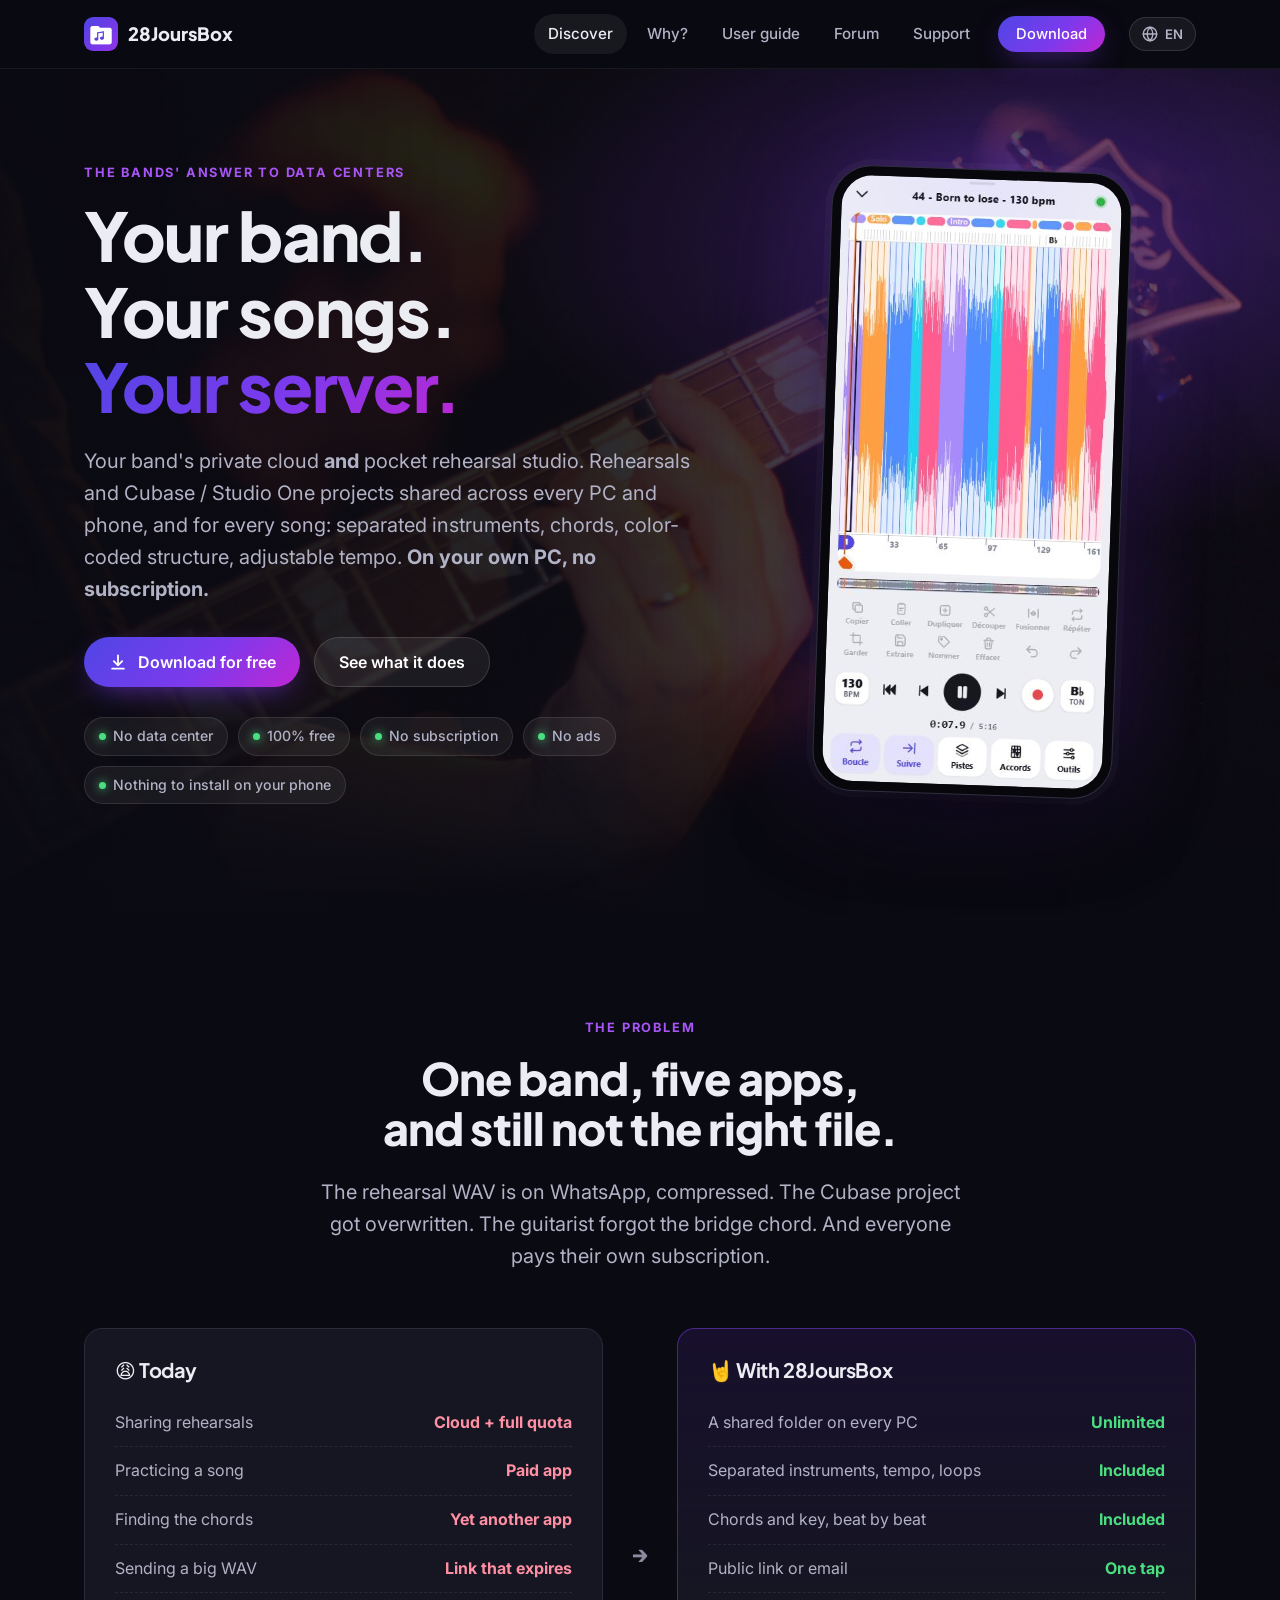
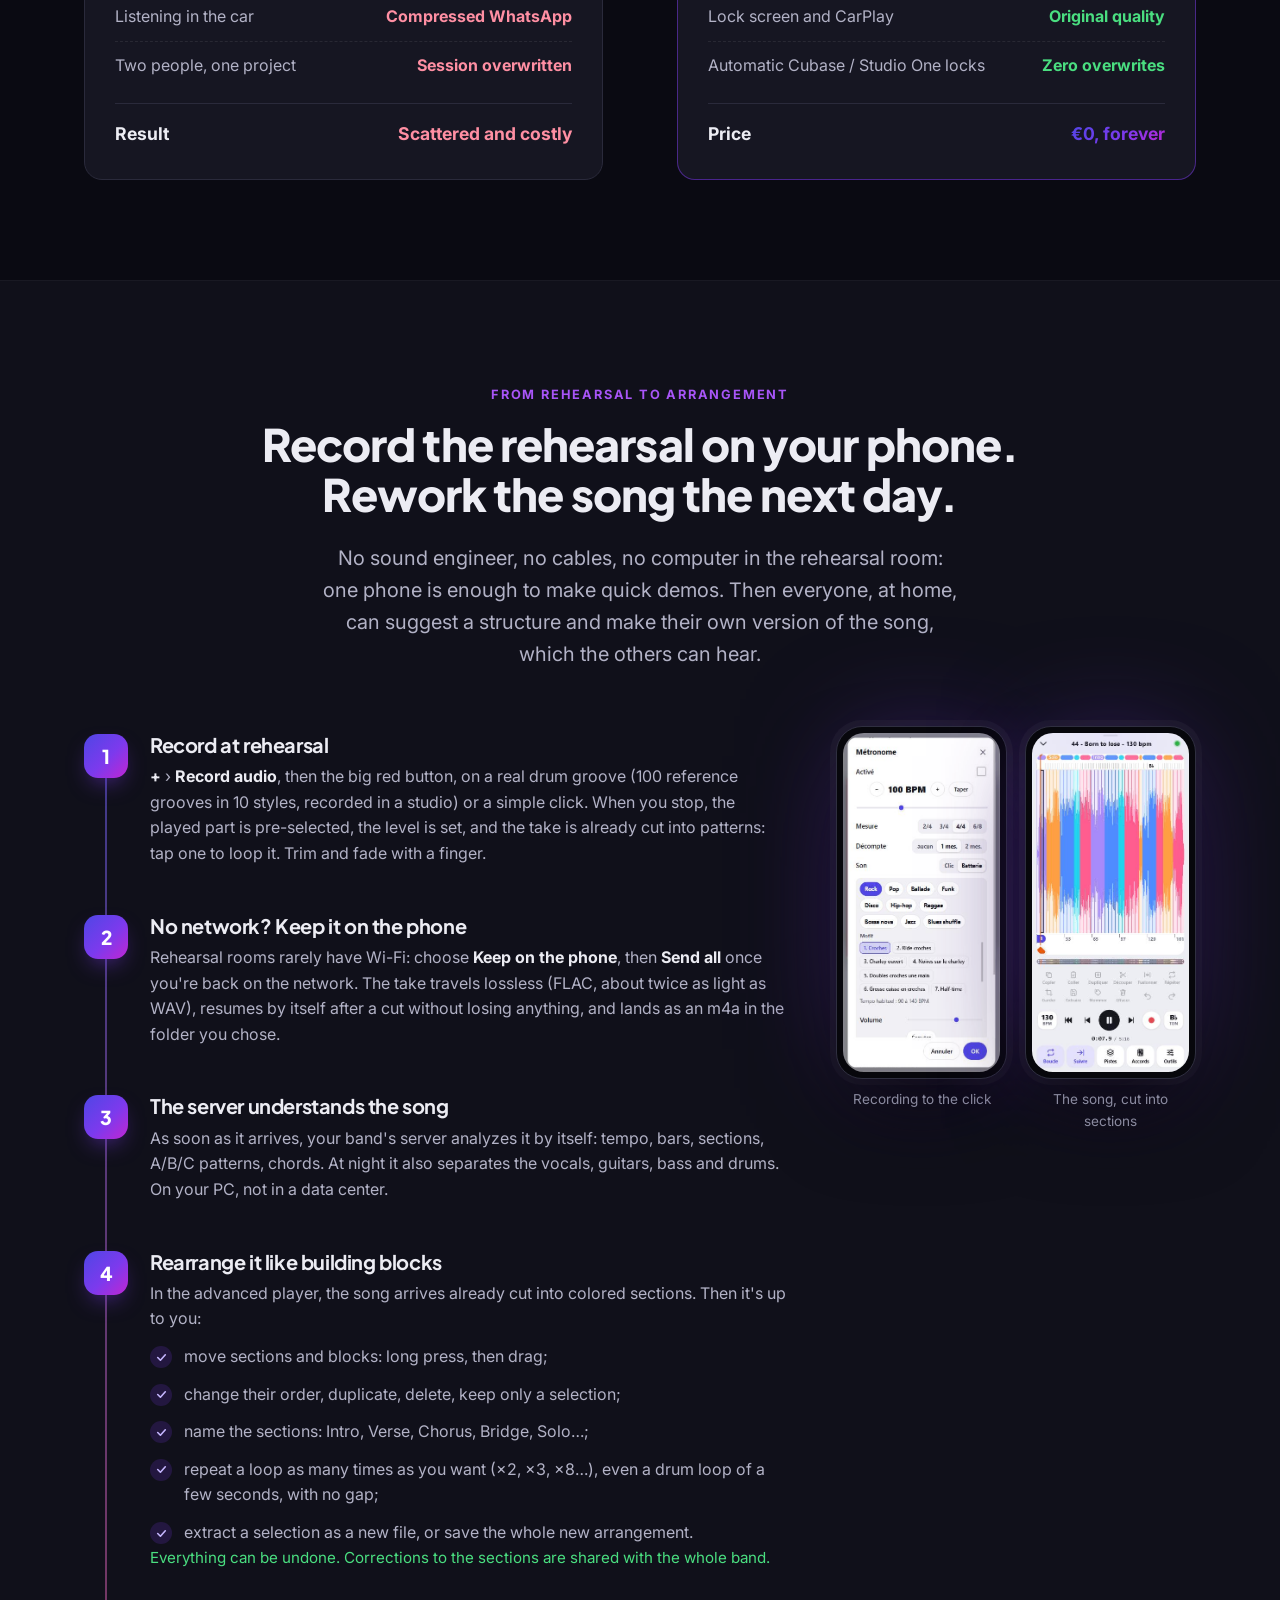
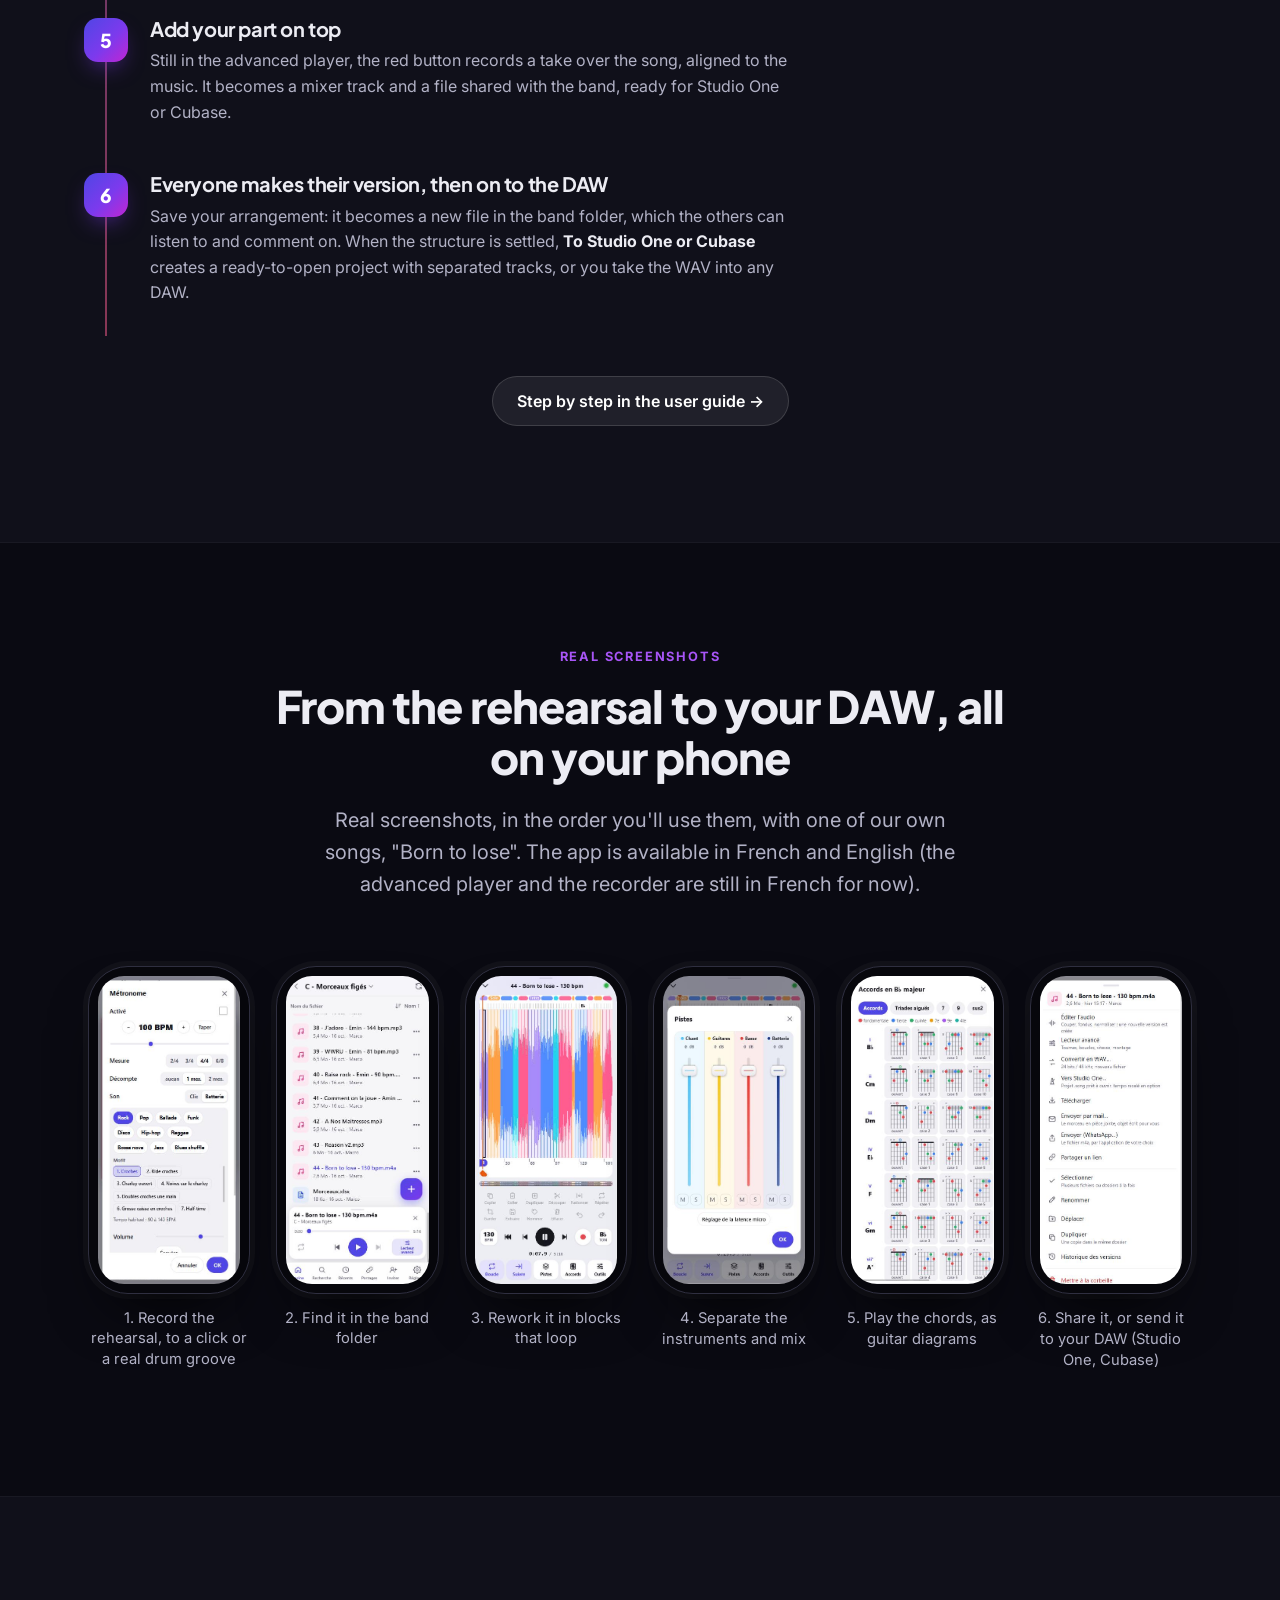
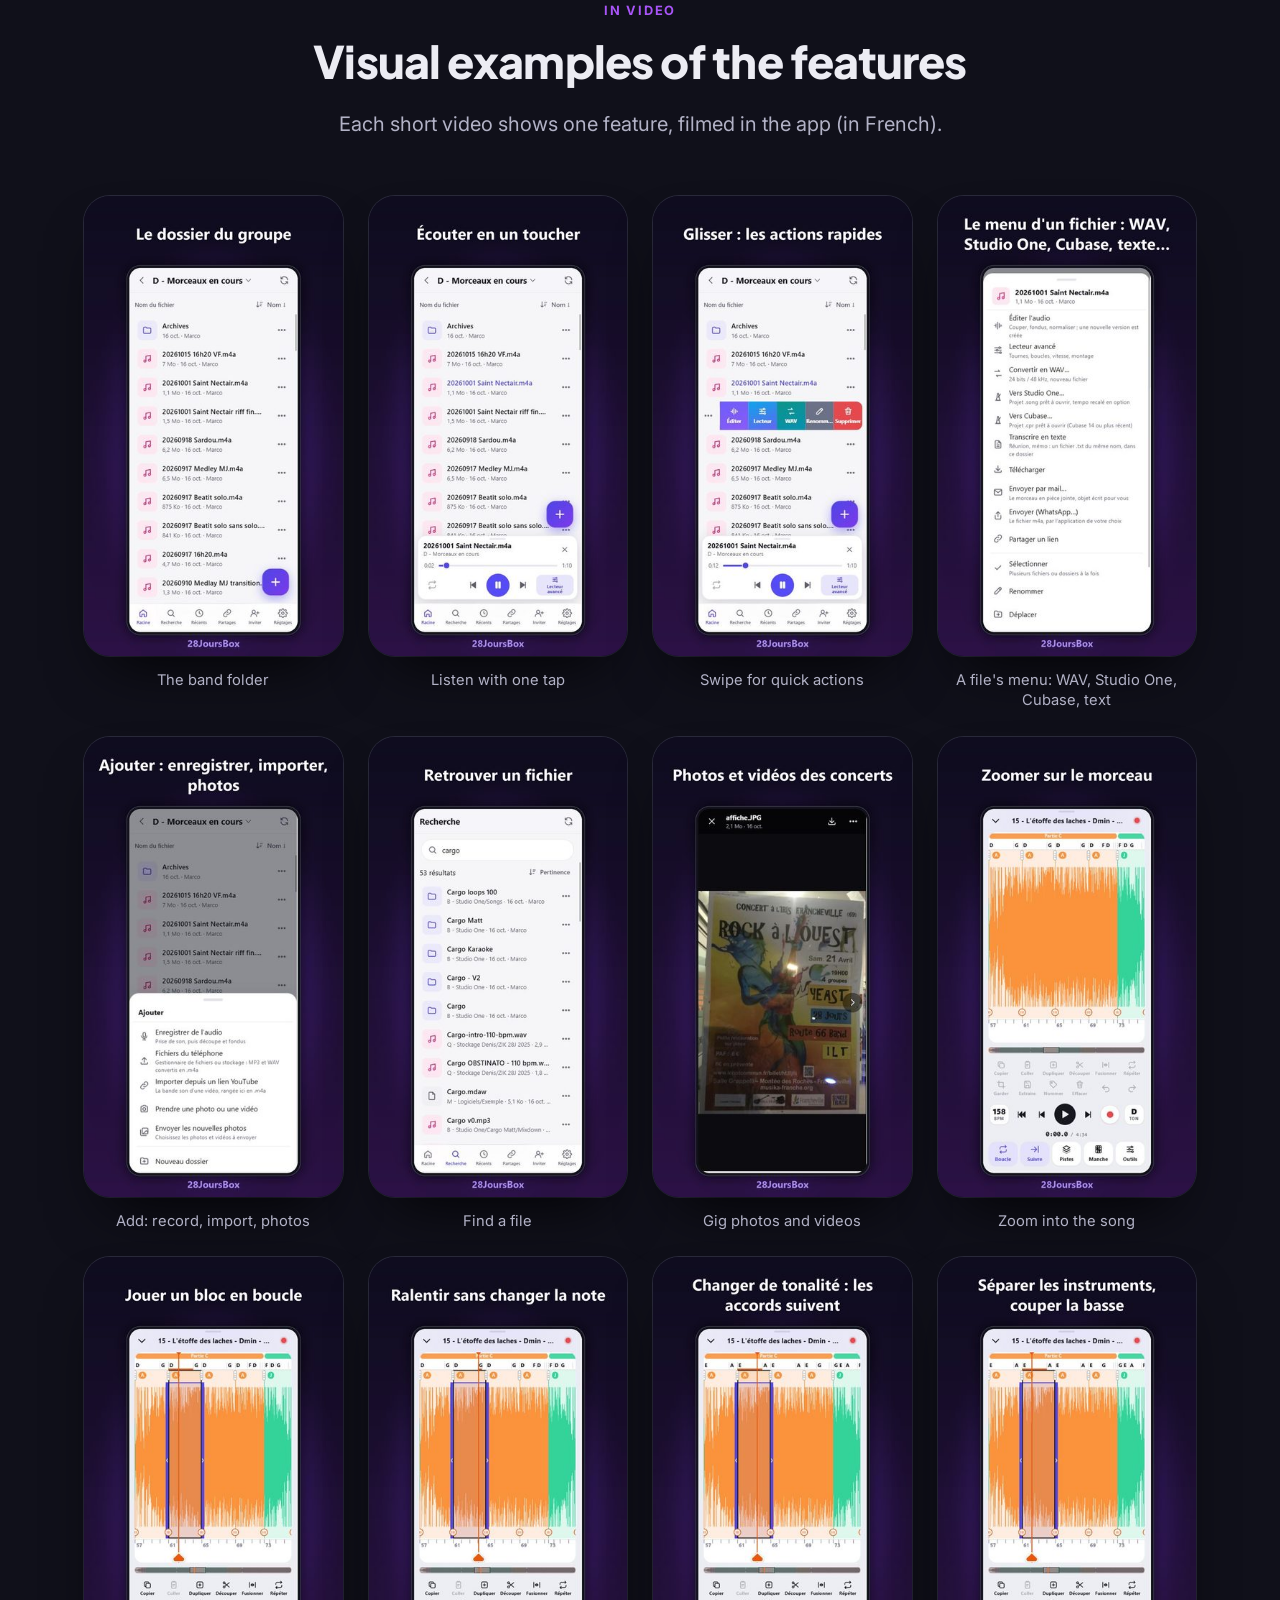
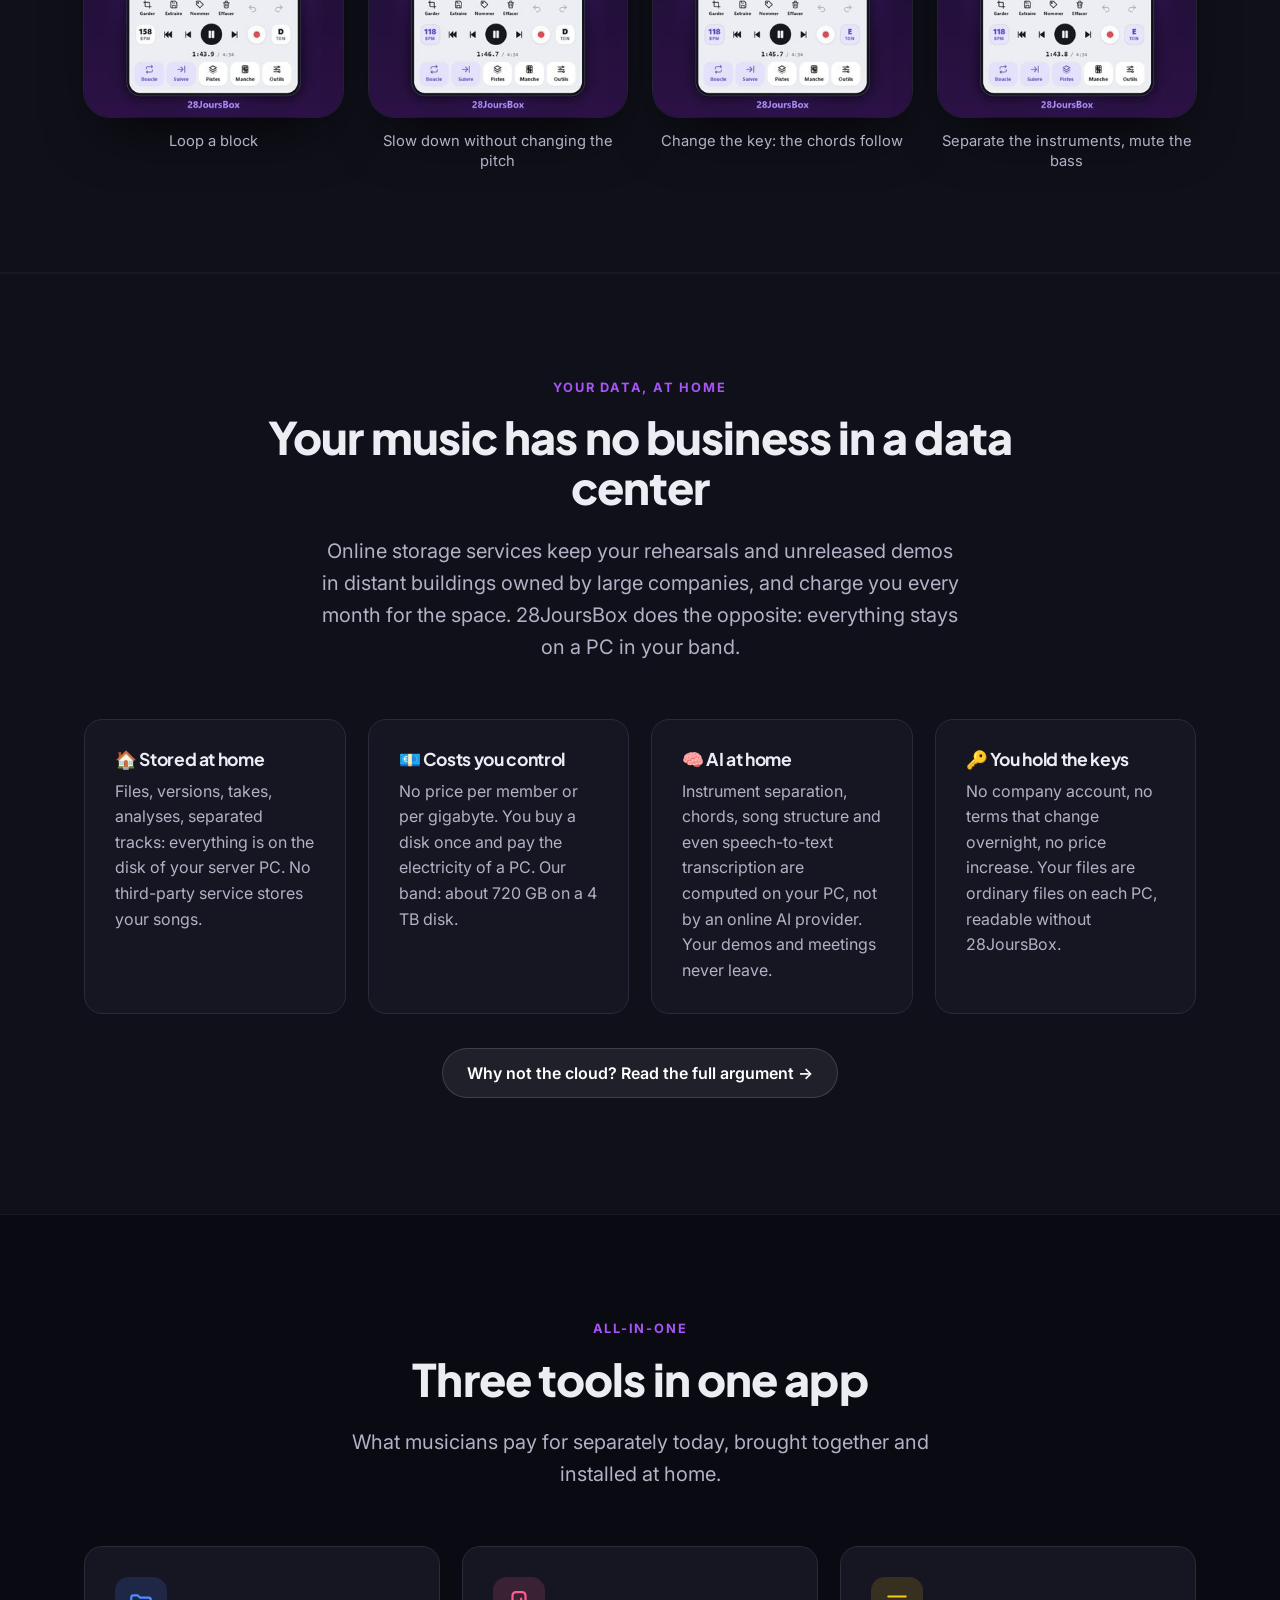
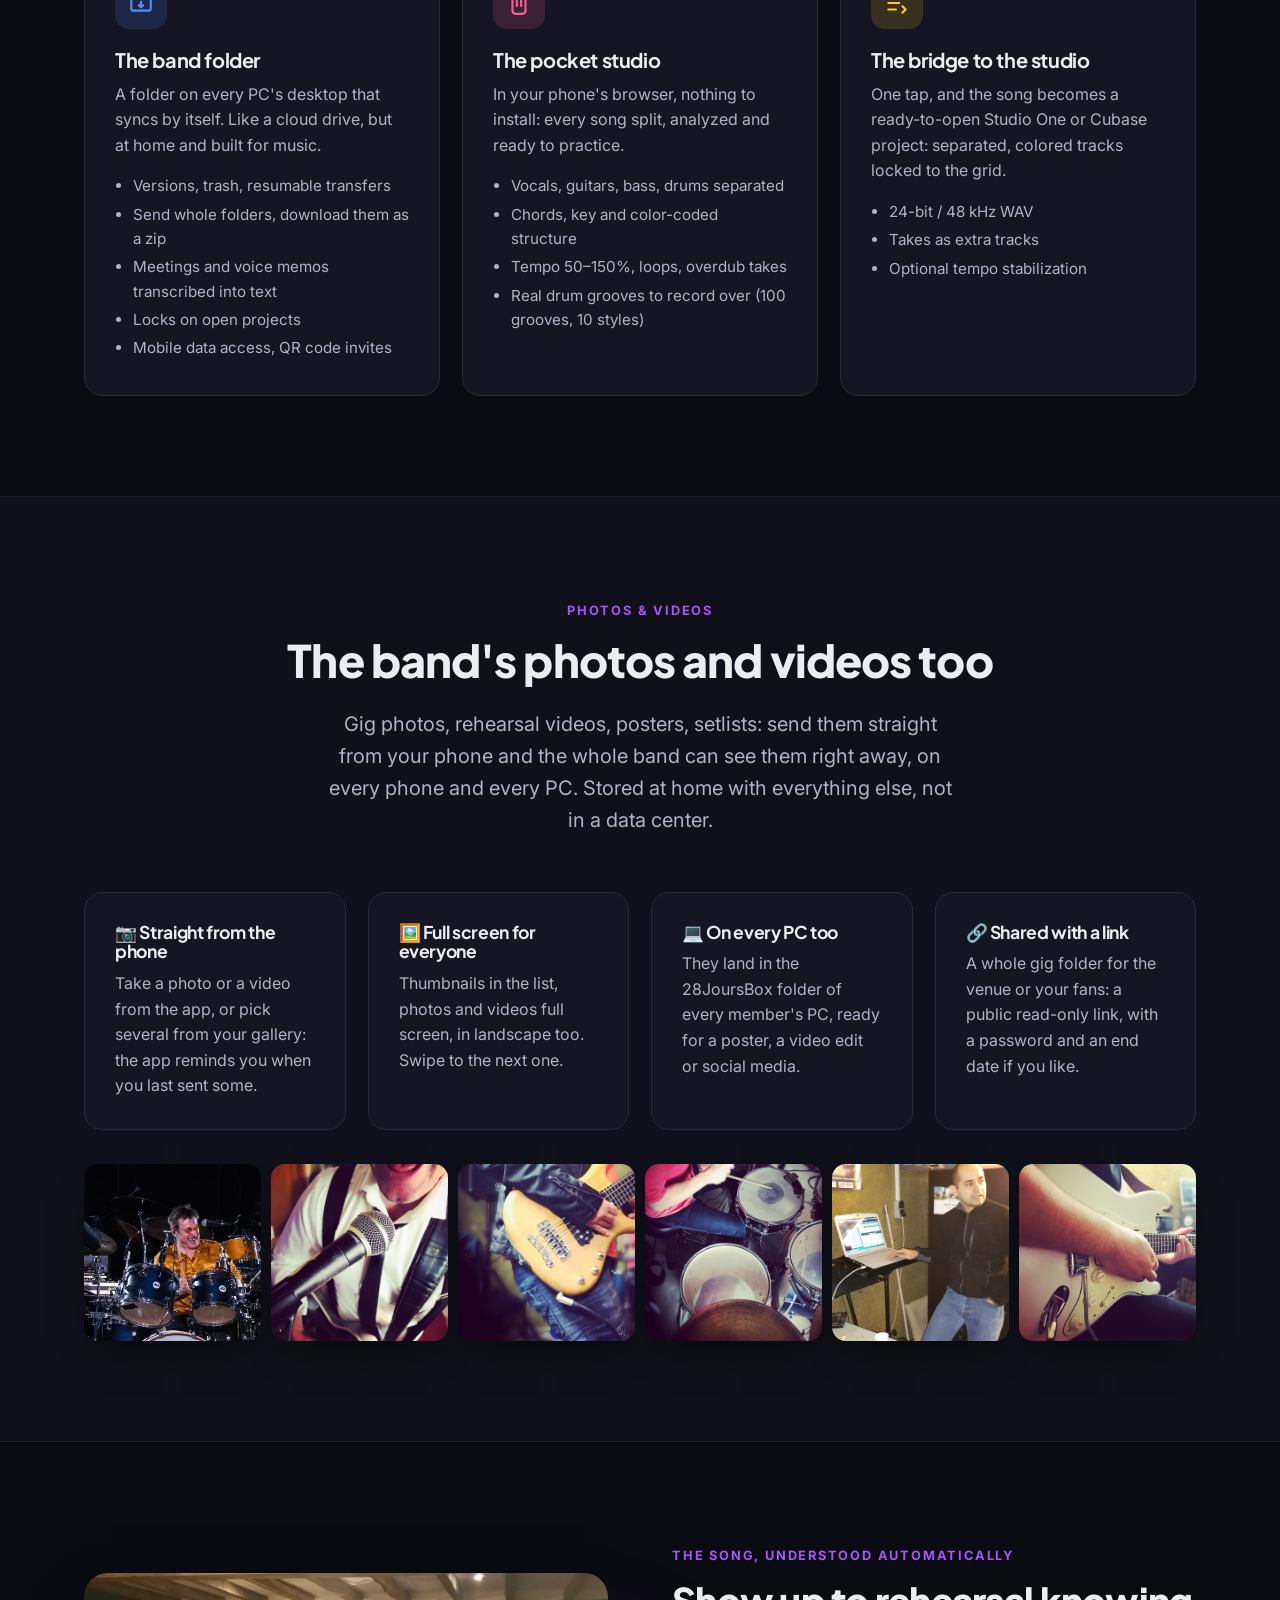
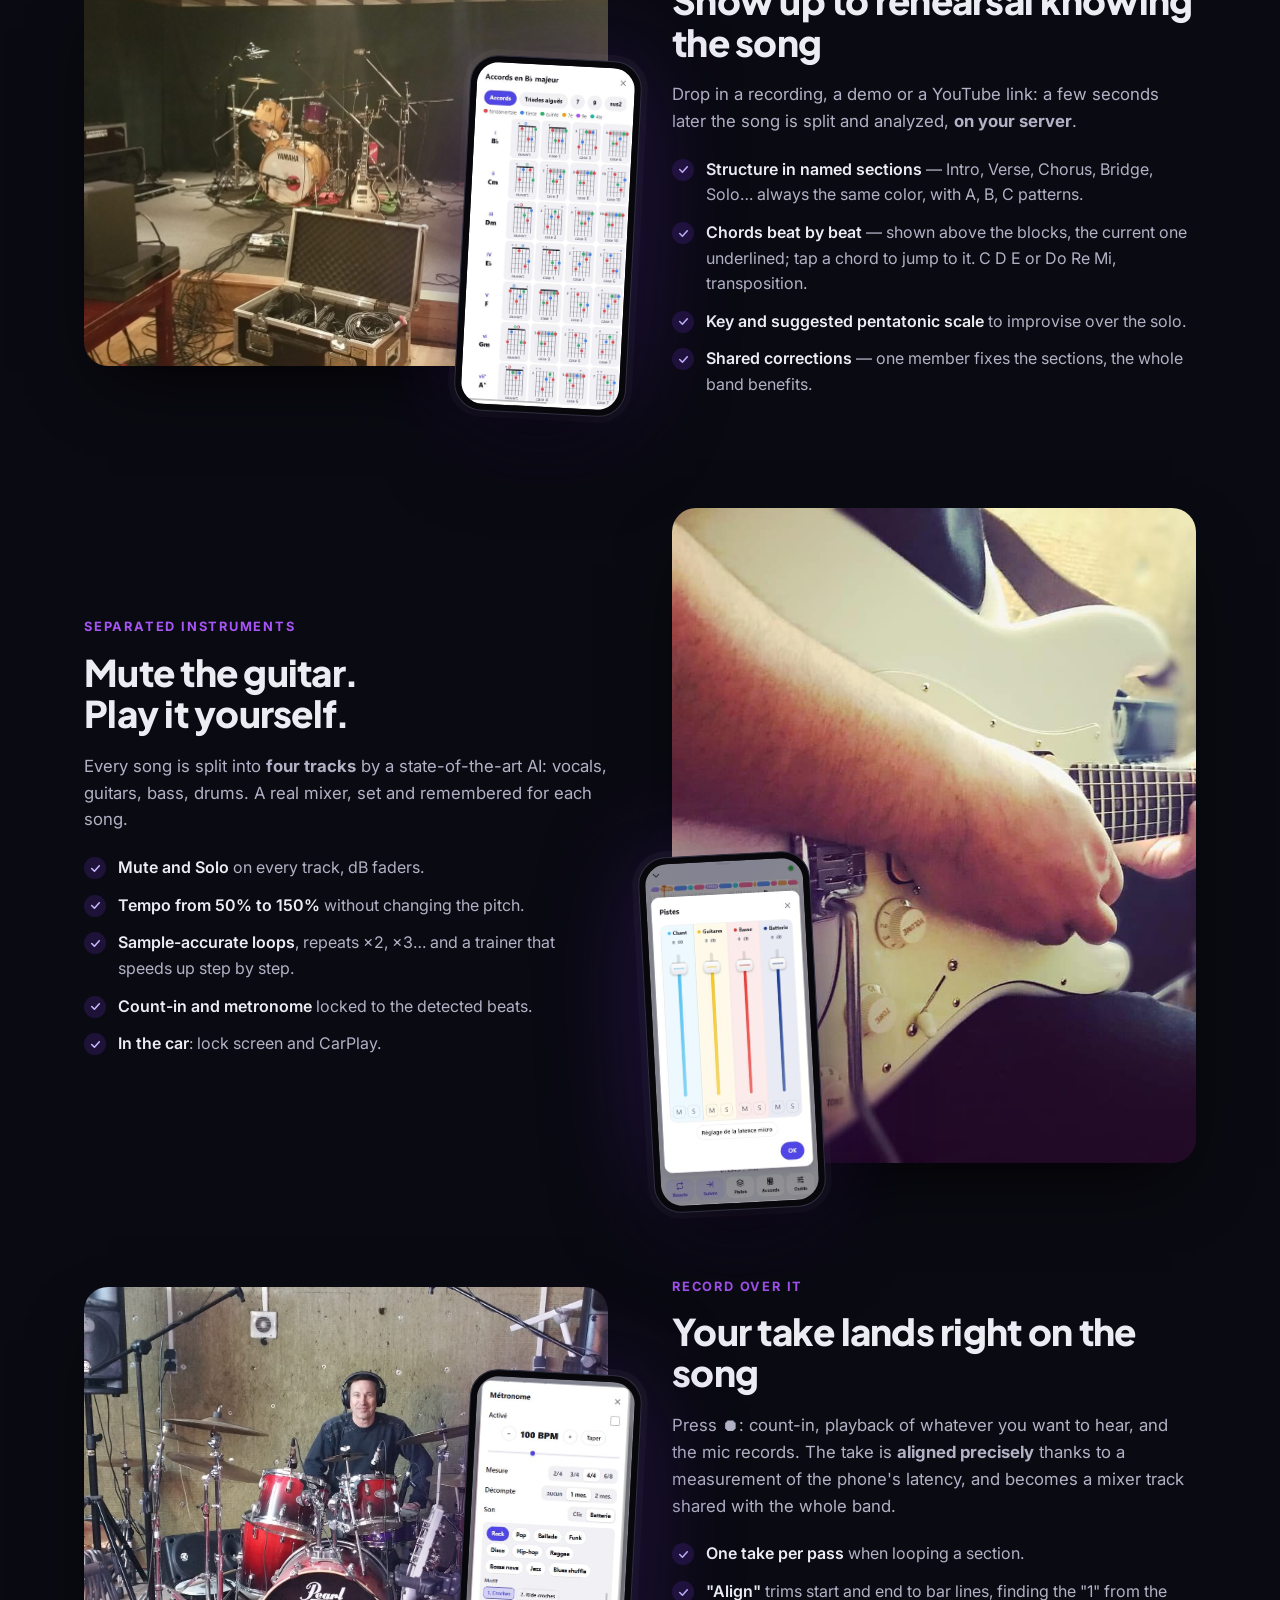
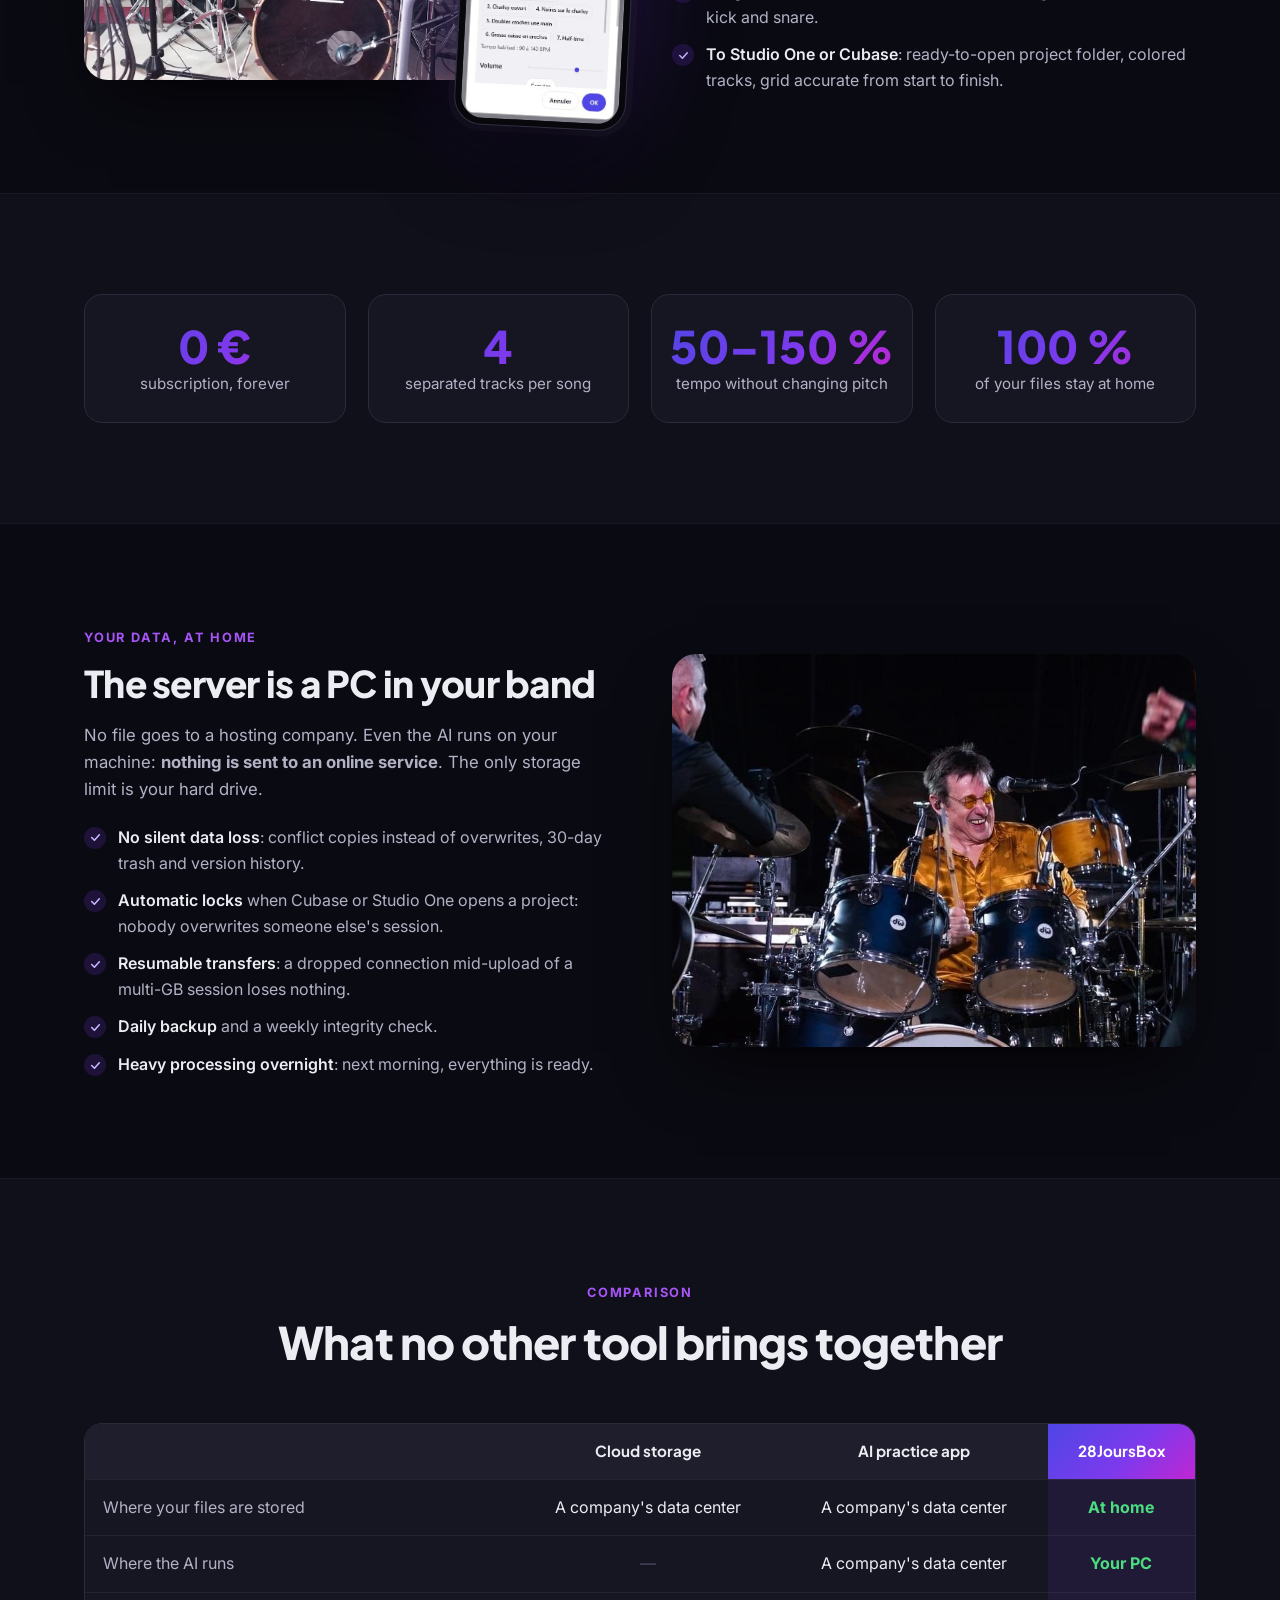
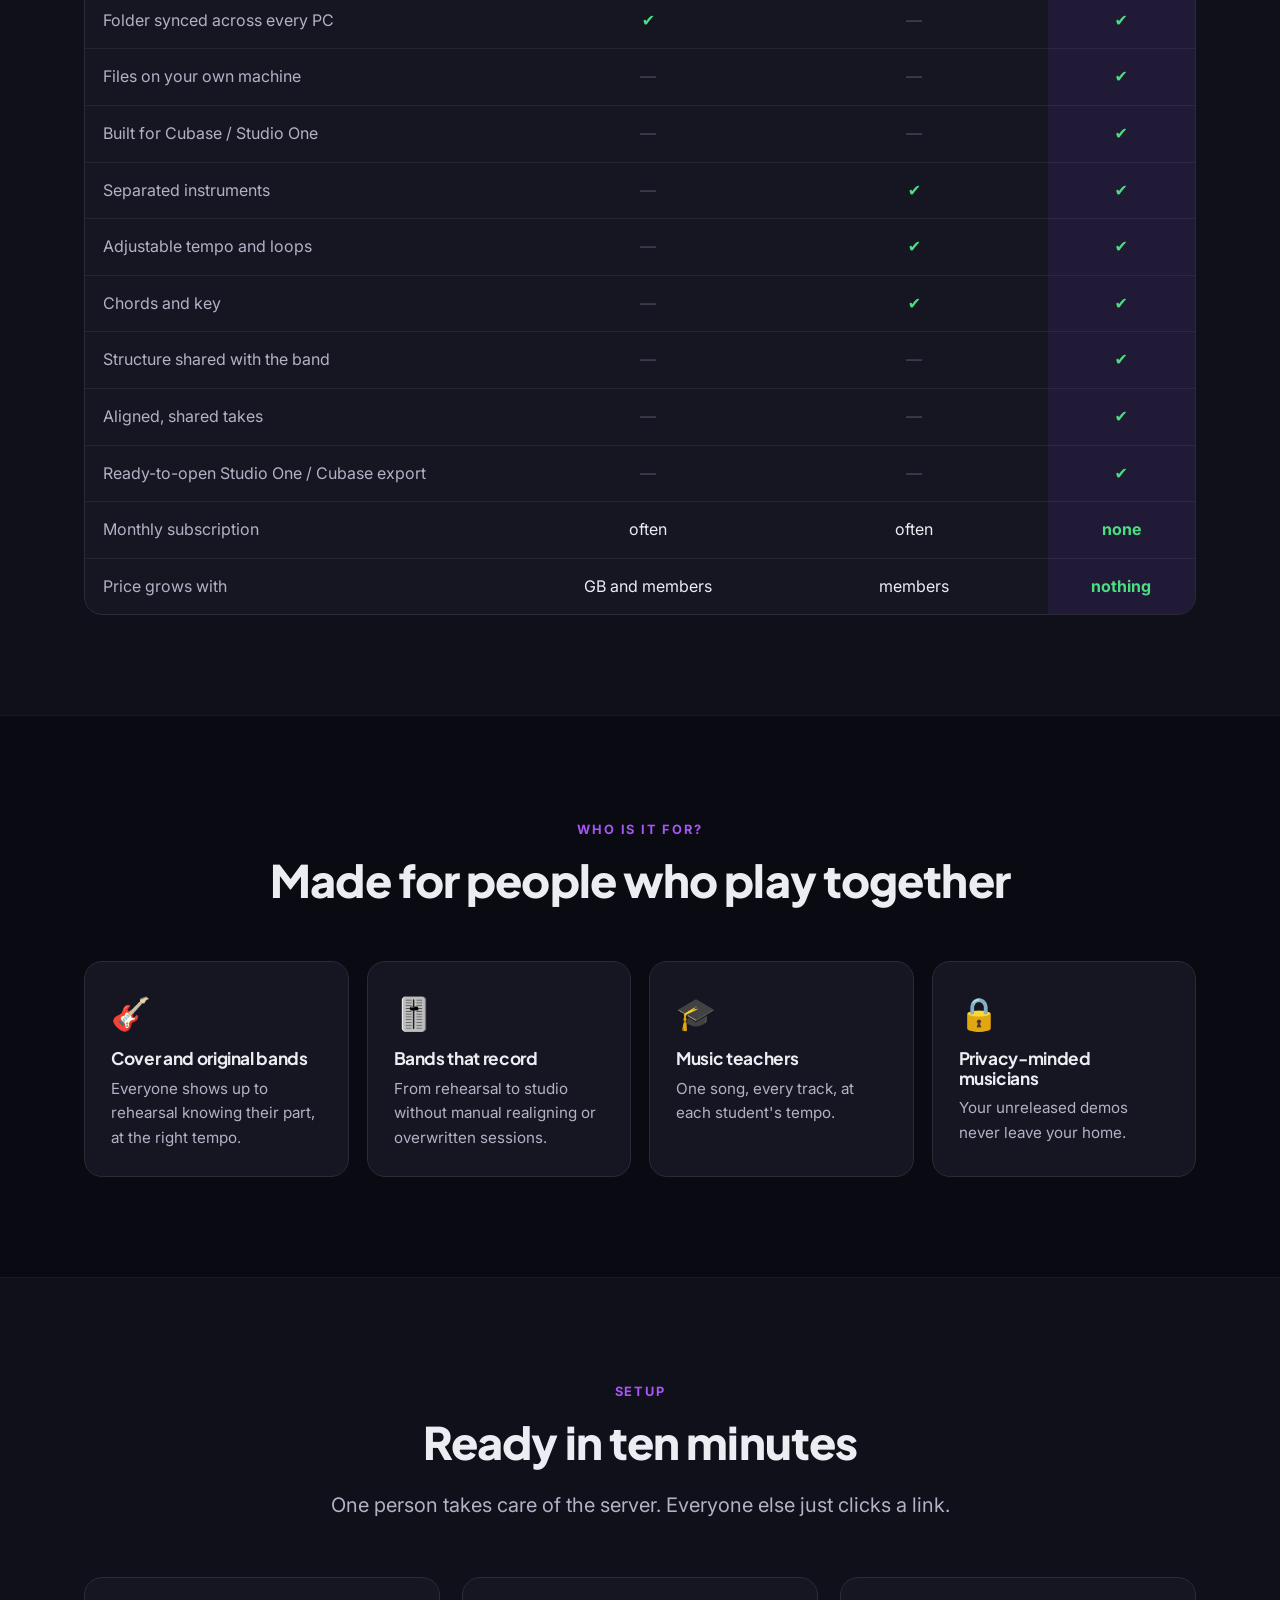
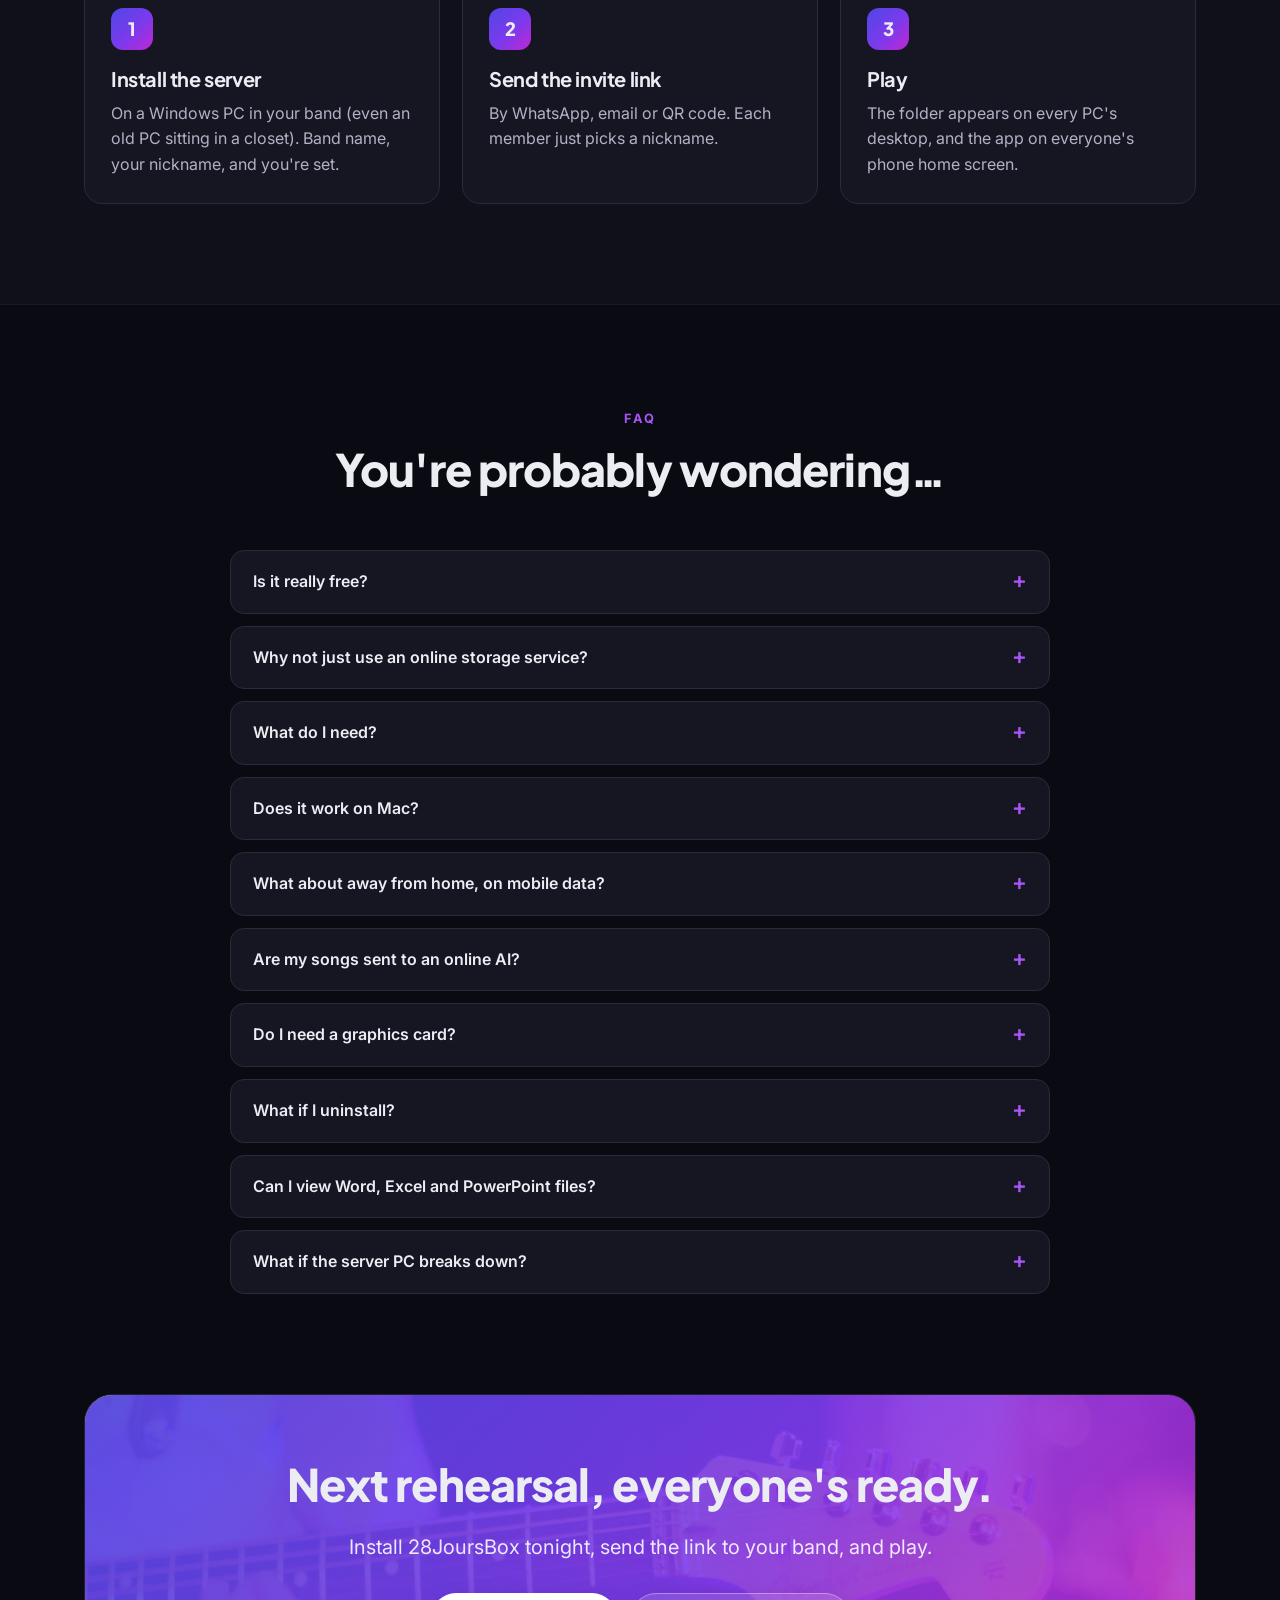
==== commit ad2b86ce: "Accueil : galerie de 12 vidéos muettes, une par fonctionnalité Co-Authored-By: Claude Opus 5.5 <nore" ====
--- a/index.html
+++ b/index.html
@@ -13,7 +13,7 @@
 <link href="https://fonts.googleapis.com" rel="preconnect"/>
 <link crossorigin="" href="https://fonts.gstatic.com" rel="preconnect"/>
 <link href="https://fonts.googleapis.com/css2?family=Inter:wght@400;500;600;700&amp;family=Plus+Jakarta+Sans:wght@700;800&amp;display=swap" rel="stylesheet"/>
-<link href="style.css?v=24" rel="stylesheet"/>
+<link href="style.css?v=25" rel="stylesheet"/>
 </head>
 <body>
 <nav class="nav">
@@ -101,8 +101,8 @@
 </div></section><section class="" id="captures"><div class="wrap">
 <div class="section-head center reveal"><span class="eyebrow" data-i18n="shot_eyebrow">Real screenshots</span><h2 data-i18n="shot_title">From the rehearsal to your DAW, all on your phone</h2><p class="lead" data-i18n="shot_lead">Real screenshots, in the order you'll use them, with one of our own songs, "Born to lose". The app is available in French and English (the advanced player and the recorder are still in French for now).</p></div>
 <div class="gallery"><figure class="reveal"><div class="phone shot"><img alt="1. Record the rehearsal, to a click or a real drum groove" data-i18n-alt="shot_metronome" height="808" loading="lazy" src="img/captures/metronome.png?v=2" width="373"/></div><figcaption data-i18n="shot_metronome">1. Record the rehearsal, to a click or a real drum groove</figcaption></figure><figure class="reveal"><div class="phone shot"><img alt="2. Find it in the band folder" data-i18n-alt="shot_liste" height="808" loading="lazy" src="img/captures/liste.png?v=2" width="373"/></div><figcaption data-i18n="shot_liste">2. Find it in the band folder</figcaption></figure><figure class="reveal"><div class="phone shot"><img alt="3. Rework it in blocks that loop" data-i18n-alt="shot_lecteur" height="808" loading="lazy" src="img/captures/lecteur.png?v=2" width="373"/></div><figcaption data-i18n="shot_lecteur">3. Rework it in blocks that loop</figcaption></figure><figure class="reveal"><div class="phone shot"><img alt="4. Separate the instruments and mix" data-i18n-alt="shot_mixage" height="808" loading="lazy" src="img/captures/mixage.png" width="373"/></div><figcaption data-i18n="shot_mixage">4. Separate the instruments and mix</figcaption></figure><figure class="reveal"><div class="phone shot"><img alt="5. Play the chords, as guitar diagrams" data-i18n-alt="shot_accords" height="808" loading="lazy" src="img/captures/accords.png" width="373"/></div><figcaption data-i18n="shot_accords">5. Play the chords, as guitar diagrams</figcaption></figure><figure class="reveal"><div class="phone shot"><img alt="6. Share it, or send it to your DAW (Studio One, Cubase)" data-i18n-alt="shot_actions" height="808" loading="lazy" src="img/captures/actions.png" width="373"/></div><figcaption data-i18n="shot_actions">6. Share it, or send it to your DAW (Studio One, Cubase)</figcaption></figure></div></div></section><section class="alt" id="videos"><div class="wrap">
-<div class="section-head center reveal"><span class="eyebrow" data-i18n="vid_eyebrow">In video</span><h2 data-i18n="vid_title">See it in action</h2><p class="lead" data-i18n="vid_lead">Short videos filmed in the app, with the sound of our own songs. The app is shown in French.</p></div>
-<div class="video-gallery"><figure class="reveal"><video controls="" height="1920" playsinline="" poster="img/videos/travailler-un-passage.jpg" preload="none" width="1080"><source src="img/videos/travailler-un-passage.mp4" type="video/mp4"/></video><figcaption data-i18n="vid_passage">Work on a passage: zoom, loop a block, slow it down, change the key, mute the bass</figcaption></figure></div>
+<div class="section-head center reveal"><span class="eyebrow" data-i18n="vid_eyebrow">In video</span><h2 data-i18n="vid_title">Visual examples of the features</h2><p class="lead" data-i18n="vid_lead">Each short video shows one feature, filmed in the app (in French).</p></div>
+<div class="video-gallery"><figure class="reveal"><video aria-label="The band folder" class="demo" data-i18n-aria-label="vc_dossier" height="1280" loop="" muted="" playsinline="" poster="img/videos/dossier.jpg" preload="none" width="720"><source src="img/videos/dossier.mp4" type="video/mp4"/></video><figcaption data-i18n="vc_dossier">The band folder</figcaption></figure><figure class="reveal"><video aria-label="Listen with one tap" class="demo" data-i18n-aria-label="vc_ecouter" height="1280" loop="" muted="" playsinline="" poster="img/videos/ecouter.jpg" preload="none" width="720"><source src="img/videos/ecouter.mp4" type="video/mp4"/></video><figcaption data-i18n="vc_ecouter">Listen with one tap</figcaption></figure><figure class="reveal"><video aria-label="Swipe for quick actions" class="demo" data-i18n-aria-label="vc_glisser" height="1280" loop="" muted="" playsinline="" poster="img/videos/glisser.jpg" preload="none" width="720"><source src="img/videos/glisser.mp4" type="video/mp4"/></video><figcaption data-i18n="vc_glisser">Swipe for quick actions</figcaption></figure><figure class="reveal"><video aria-label="A file's menu: WAV, Studio One, Cubase, text" class="demo" data-i18n-aria-label="vc_menu" height="1280" loop="" muted="" playsinline="" poster="img/videos/menu.jpg" preload="none" width="720"><source src="img/videos/menu.mp4" type="video/mp4"/></video><figcaption data-i18n="vc_menu">A file's menu: WAV, Studio One, Cubase, text</figcaption></figure><figure class="reveal"><video aria-label="Add: record, import, photos" class="demo" data-i18n-aria-label="vc_ajouter" height="1280" loop="" muted="" playsinline="" poster="img/videos/ajouter.jpg" preload="none" width="720"><source src="img/videos/ajouter.mp4" type="video/mp4"/></video><figcaption data-i18n="vc_ajouter">Add: record, import, photos</figcaption></figure><figure class="reveal"><video aria-label="Find a file" class="demo" data-i18n-aria-label="vc_rechercher" height="1280" loop="" muted="" playsinline="" poster="img/videos/rechercher.jpg" preload="none" width="720"><source src="img/videos/rechercher.mp4" type="video/mp4"/></video><figcaption data-i18n="vc_rechercher">Find a file</figcaption></figure><figure class="reveal"><video aria-label="Gig photos and videos" class="demo" data-i18n-aria-label="vc_photos" height="1280" loop="" muted="" playsinline="" poster="img/videos/photos.jpg" preload="none" width="720"><source src="img/videos/photos.mp4" type="video/mp4"/></video><figcaption data-i18n="vc_photos">Gig photos and videos</figcaption></figure><figure class="reveal"><video aria-label="Zoom into the song" class="demo" data-i18n-aria-label="vc_zoomer" height="1280" loop="" muted="" playsinline="" poster="img/videos/zoomer.jpg" preload="none" width="720"><source src="img/videos/zoomer.mp4" type="video/mp4"/></video><figcaption data-i18n="vc_zoomer">Zoom into the song</figcaption></figure><figure class="reveal"><video aria-label="Loop a block" class="demo" data-i18n-aria-label="vc_boucle" height="1280" loop="" muted="" playsinline="" poster="img/videos/boucle.jpg" preload="none" width="720"><source src="img/videos/boucle.mp4" type="video/mp4"/></video><figcaption data-i18n="vc_boucle">Loop a block</figcaption></figure><figure class="reveal"><video aria-label="Slow down without changing the pitch" class="demo" data-i18n-aria-label="vc_tempo" height="1280" loop="" muted="" playsinline="" poster="img/videos/tempo.jpg" preload="none" width="720"><source src="img/videos/tempo.mp4" type="video/mp4"/></video><figcaption data-i18n="vc_tempo">Slow down without changing the pitch</figcaption></figure><figure class="reveal"><video aria-label="Change the key: the chords follow" class="demo" data-i18n-aria-label="vc_tonalite" height="1280" loop="" muted="" playsinline="" poster="img/videos/tonalite.jpg" preload="none" width="720"><source src="img/videos/tonalite.mp4" type="video/mp4"/></video><figcaption data-i18n="vc_tonalite">Change the key: the chords follow</figcaption></figure><figure class="reveal"><video aria-label="Separate the instruments, mute the bass" class="demo" data-i18n-aria-label="vc_pistes" height="1280" loop="" muted="" playsinline="" poster="img/videos/pistes.jpg" preload="none" width="720"><source src="img/videos/pistes.mp4" type="video/mp4"/></video><figcaption data-i18n="vc_pistes">Separate the instruments, mute the bass</figcaption></figure></div>
 </div></section><section class="alt dc-band" id="data-centers"><div class="wrap">
 <div class="section-head center reveal"><span class="eyebrow" data-i18n="dc_home_eyebrow">Your data, at home</span><h2 data-i18n="dc_home_title">Your music has no business in a data center</h2><p class="lead" data-i18n="dc_home_lead">Online storage services keep your rehearsals and unreleased demos in distant buildings owned by large companies, and charge you every month for the space. 28JoursBox does the opposite: everything stays on a PC in your band.</p></div>
 <div class="pillars dc-cards"><div class="pillar reveal"><h3 data-i18n="dc_c1_t">🏠 Stored at home</h3><p data-i18n="dc_c1_p">Files, versions, takes, analyses, separated tracks: everything is on the disk of your server PC. No third-party service stores your songs.</p></div><div class="pillar reveal"><h3 data-i18n="dc_c2_t">💶 Costs you control</h3><p data-i18n="dc_c2_p">No price per member or per gigabyte. You buy a disk once and pay the electricity of a PC. Our band: about 720 GB on a 4 TB disk.</p></div><div class="pillar reveal"><h3 data-i18n="dc_c3_t">🧠 AI at home</h3><p data-i18n="dc_c3_p">Instrument separation, chords, song structure and even speech-to-text transcription are computed on your PC, not by an online AI provider. Your demos and meetings never leave.</p></div><div class="pillar reveal"><h3 data-i18n="dc_c4_t">🔑 You hold the keys</h3><p data-i18n="dc_c4_p">No company account, no terms that change overnight, no price increase. Your files are ordinary files on each PC, readable without 28JoursBox.</p></div></div>
@@ -341,7 +341,7 @@
 </div>
 </footer>
 <script src="config.js?v=10"></script>
-<script src="i18n.js?v=24"></script>
-<script src="site.js?v=24"></script>
+<script src="i18n.js?v=25"></script>
+<script src="site.js?v=25"></script>
 </body>
 </html>
--- a/style.css
+++ b/style.css
@@ -583,7 +583,8 @@
 .guide details.more summary { cursor: pointer; font-weight: 600; color: var(--text); }
 
 /* Vidéos de démonstration */
-.video-gallery { display: flex; flex-wrap: wrap; justify-content: center; gap: 28px; }
-.video-gallery figure { margin: 0; width: min(340px, 100%); }
+.video-gallery { display: grid; grid-template-columns: repeat(auto-fill, minmax(220px, 1fr)); gap: 26px; }
+.video-gallery figure { margin: 0; }
+@media (max-width: 560px) { .video-gallery { grid-template-columns: repeat(2, 1fr); gap: 14px; } .video-gallery video { border-radius: 16px; } .video-gallery figcaption { font-size: .82rem; } }
 .video-gallery video { display: block; width: 100%; height: auto; border-radius: 26px; background: #0e0c1e; box-shadow: 0 30px 60px -25px rgba(0,0,0,.9), 0 0 0 1px var(--border); }
 .video-gallery figcaption { margin-top: 14px; text-align: center; color: var(--text-2); font-size: .92rem; line-height: 1.4; }
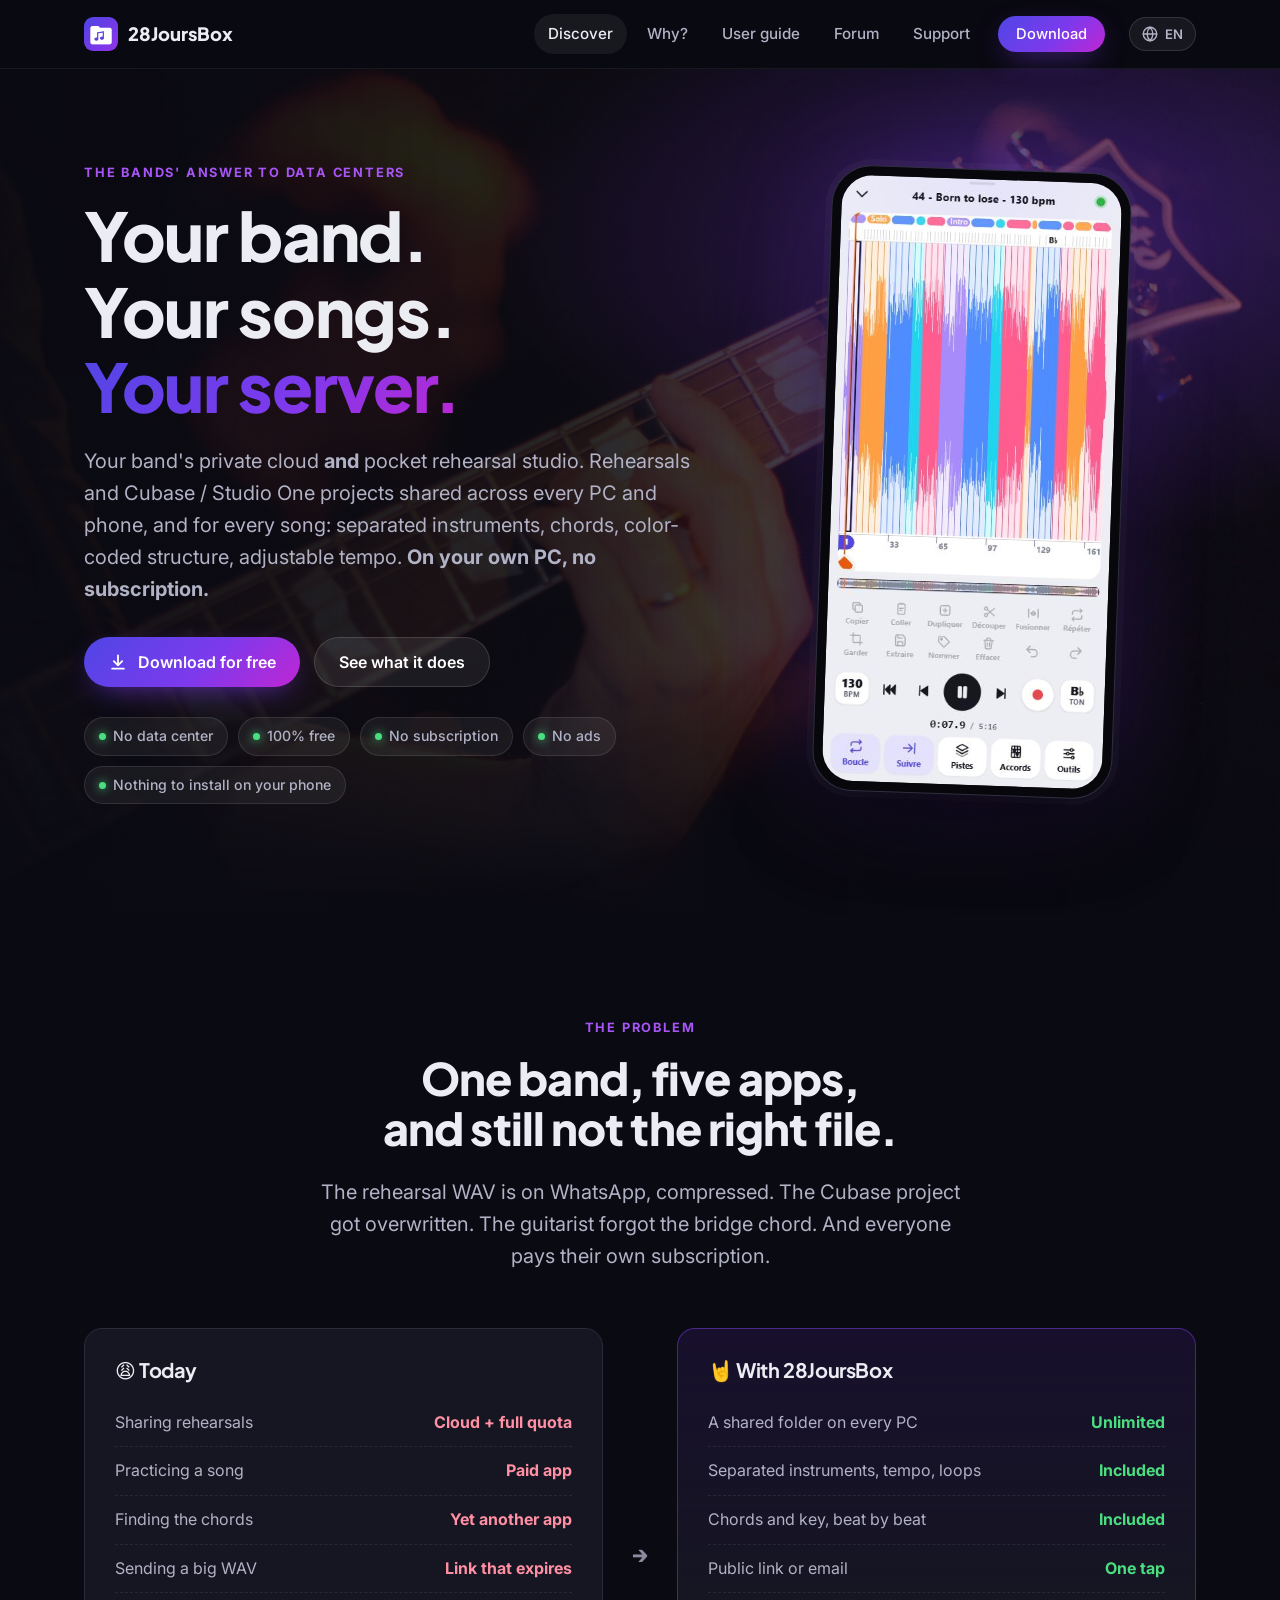
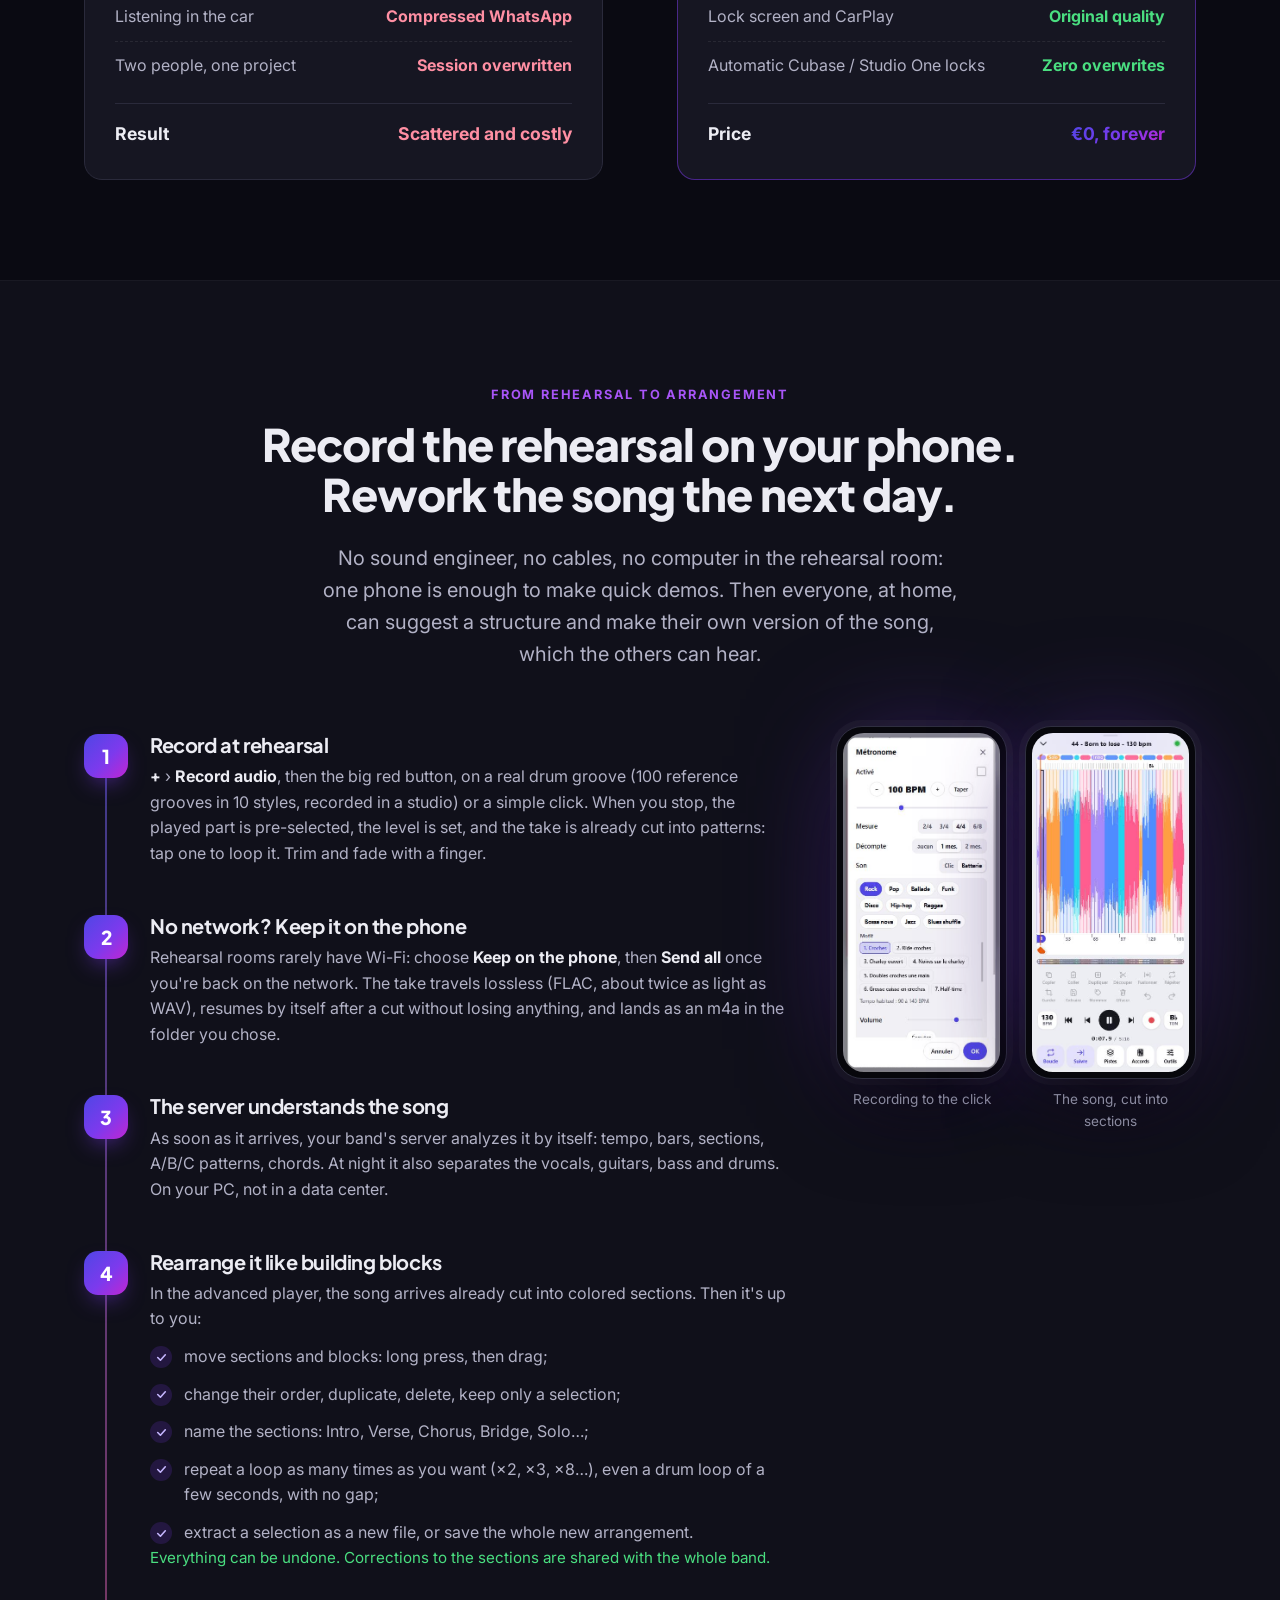
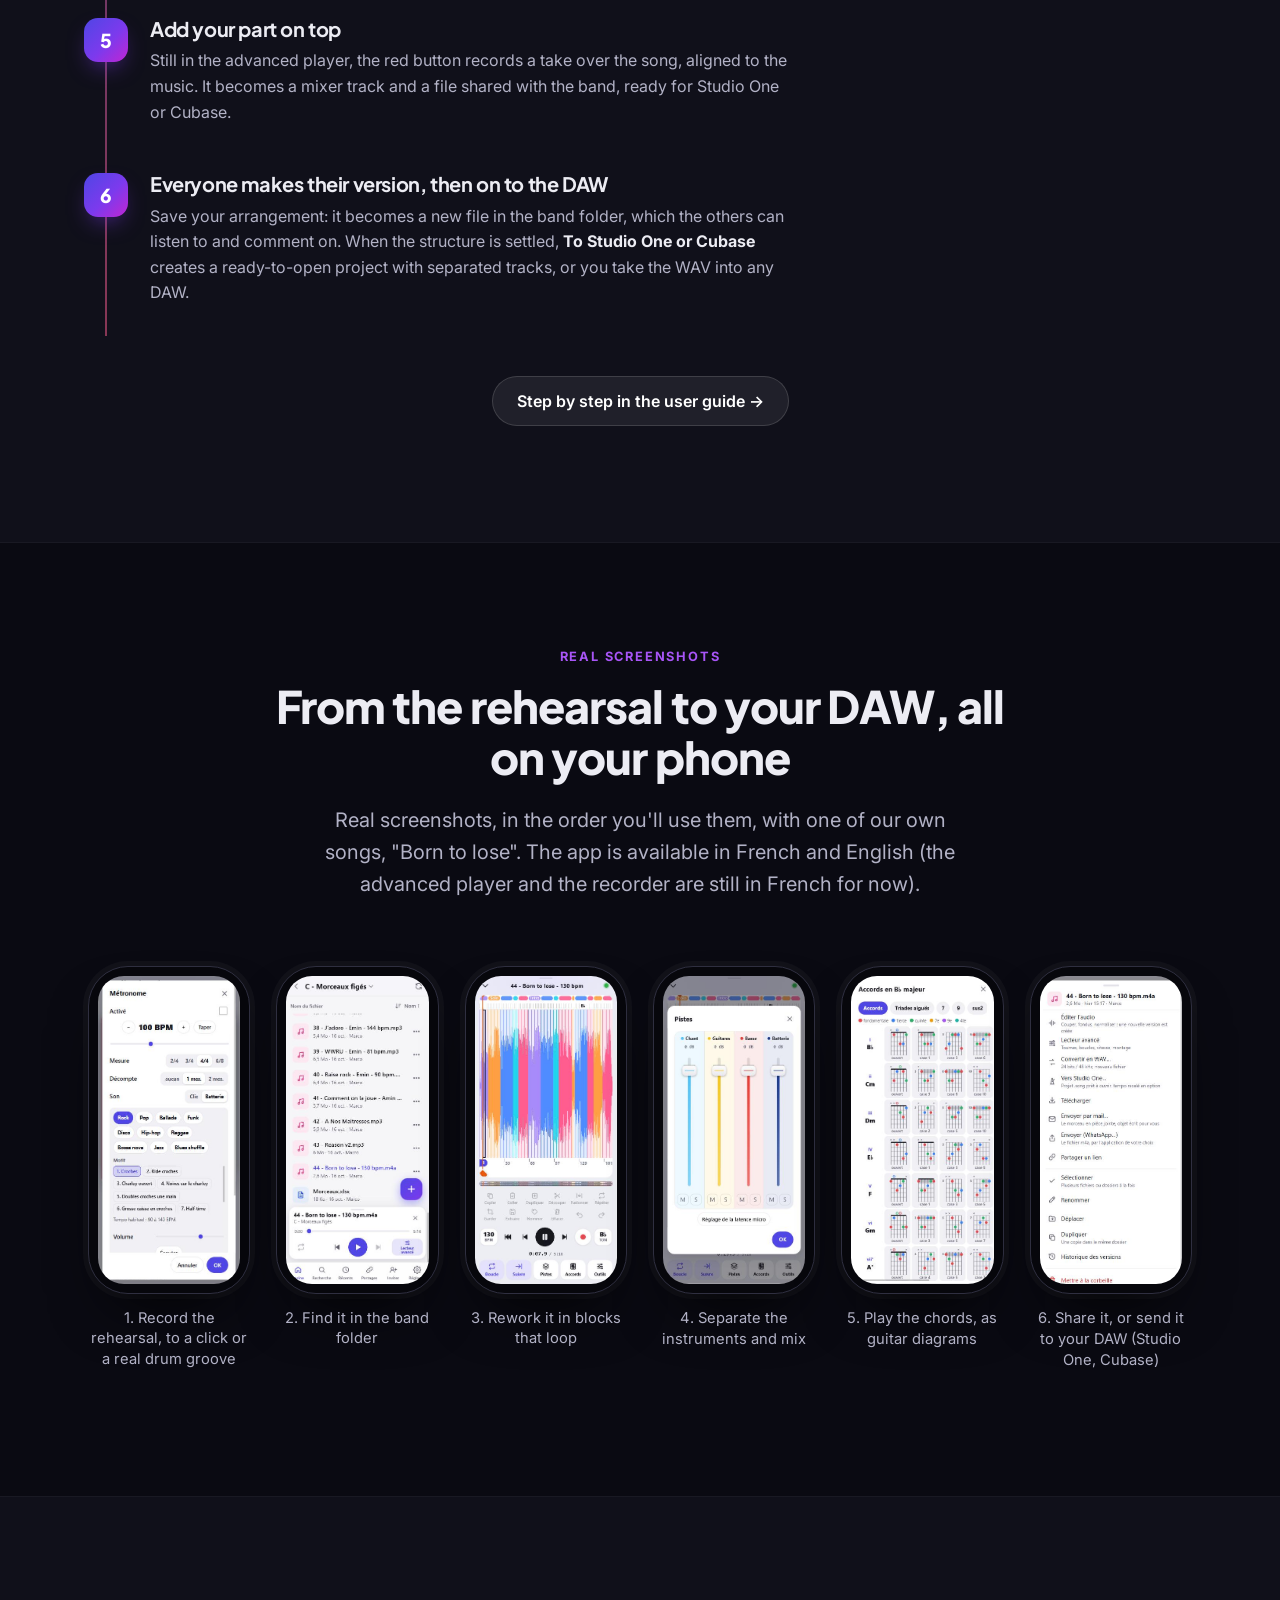
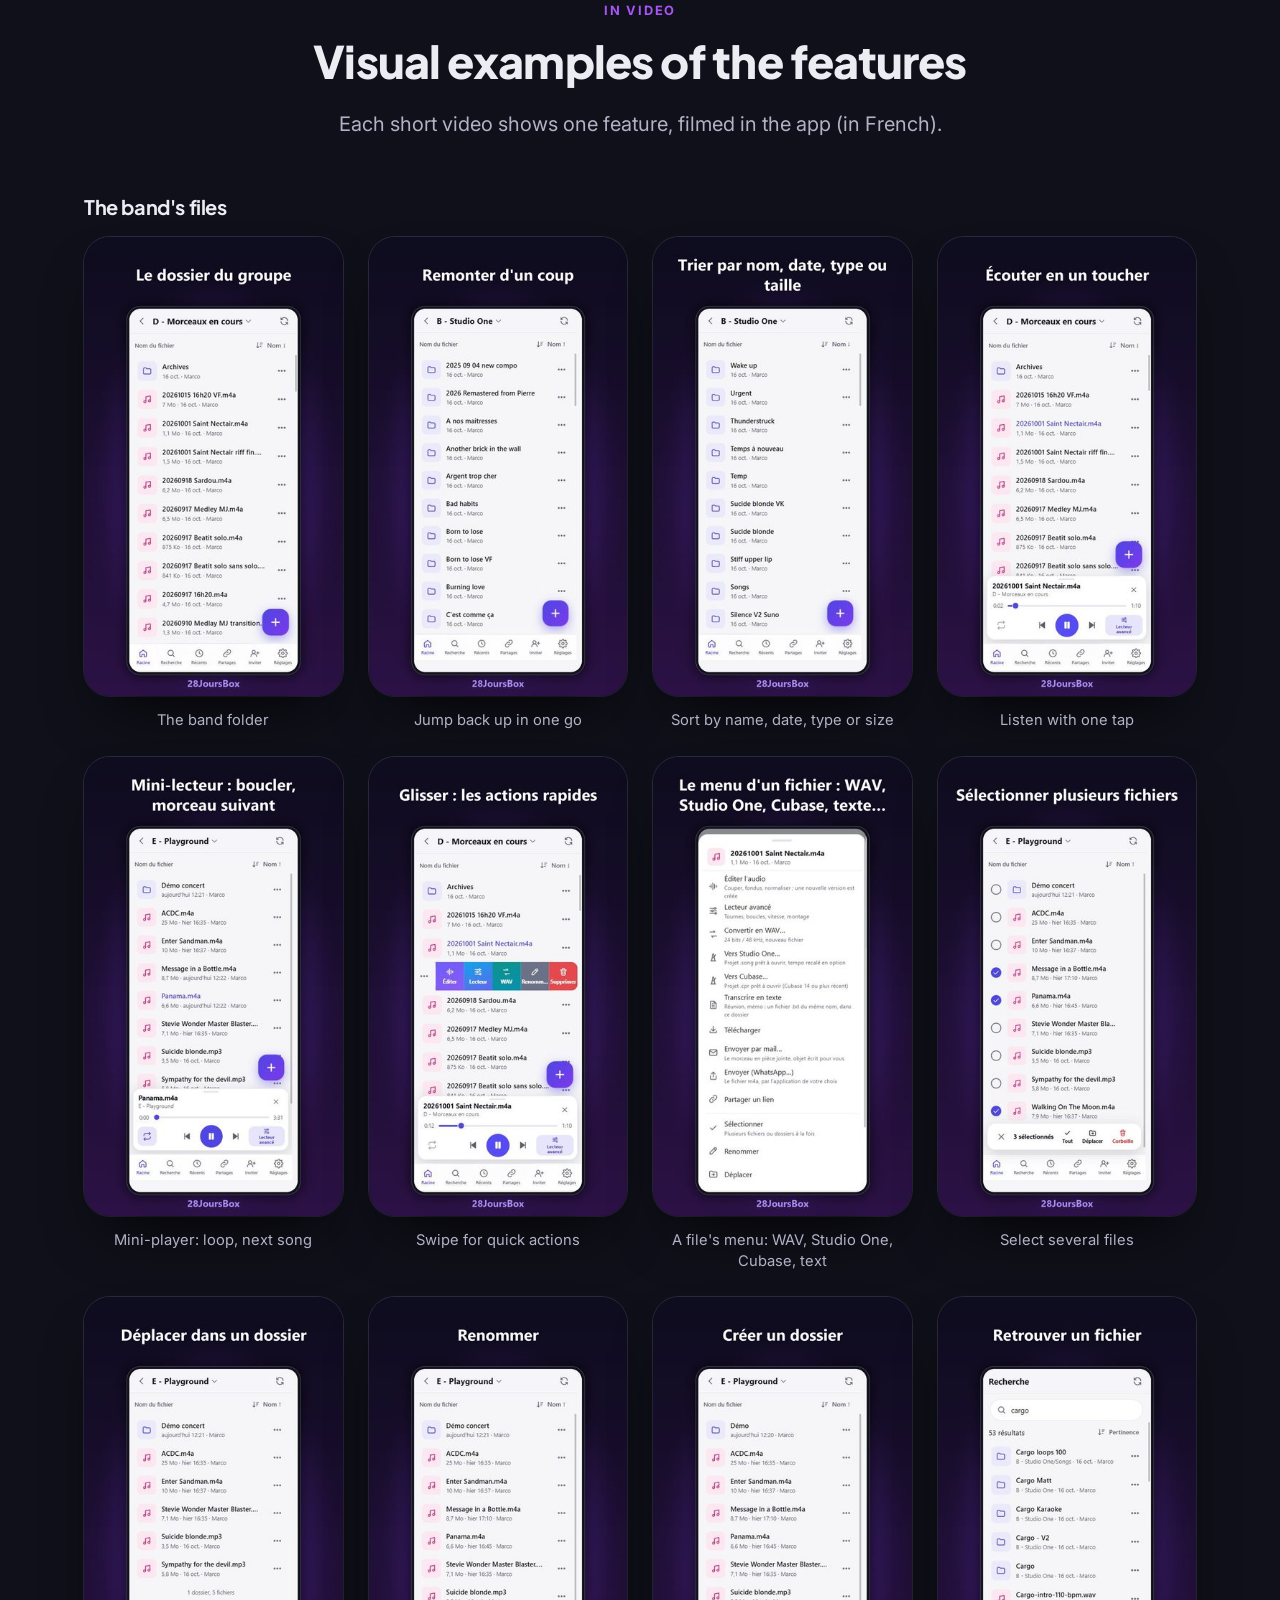
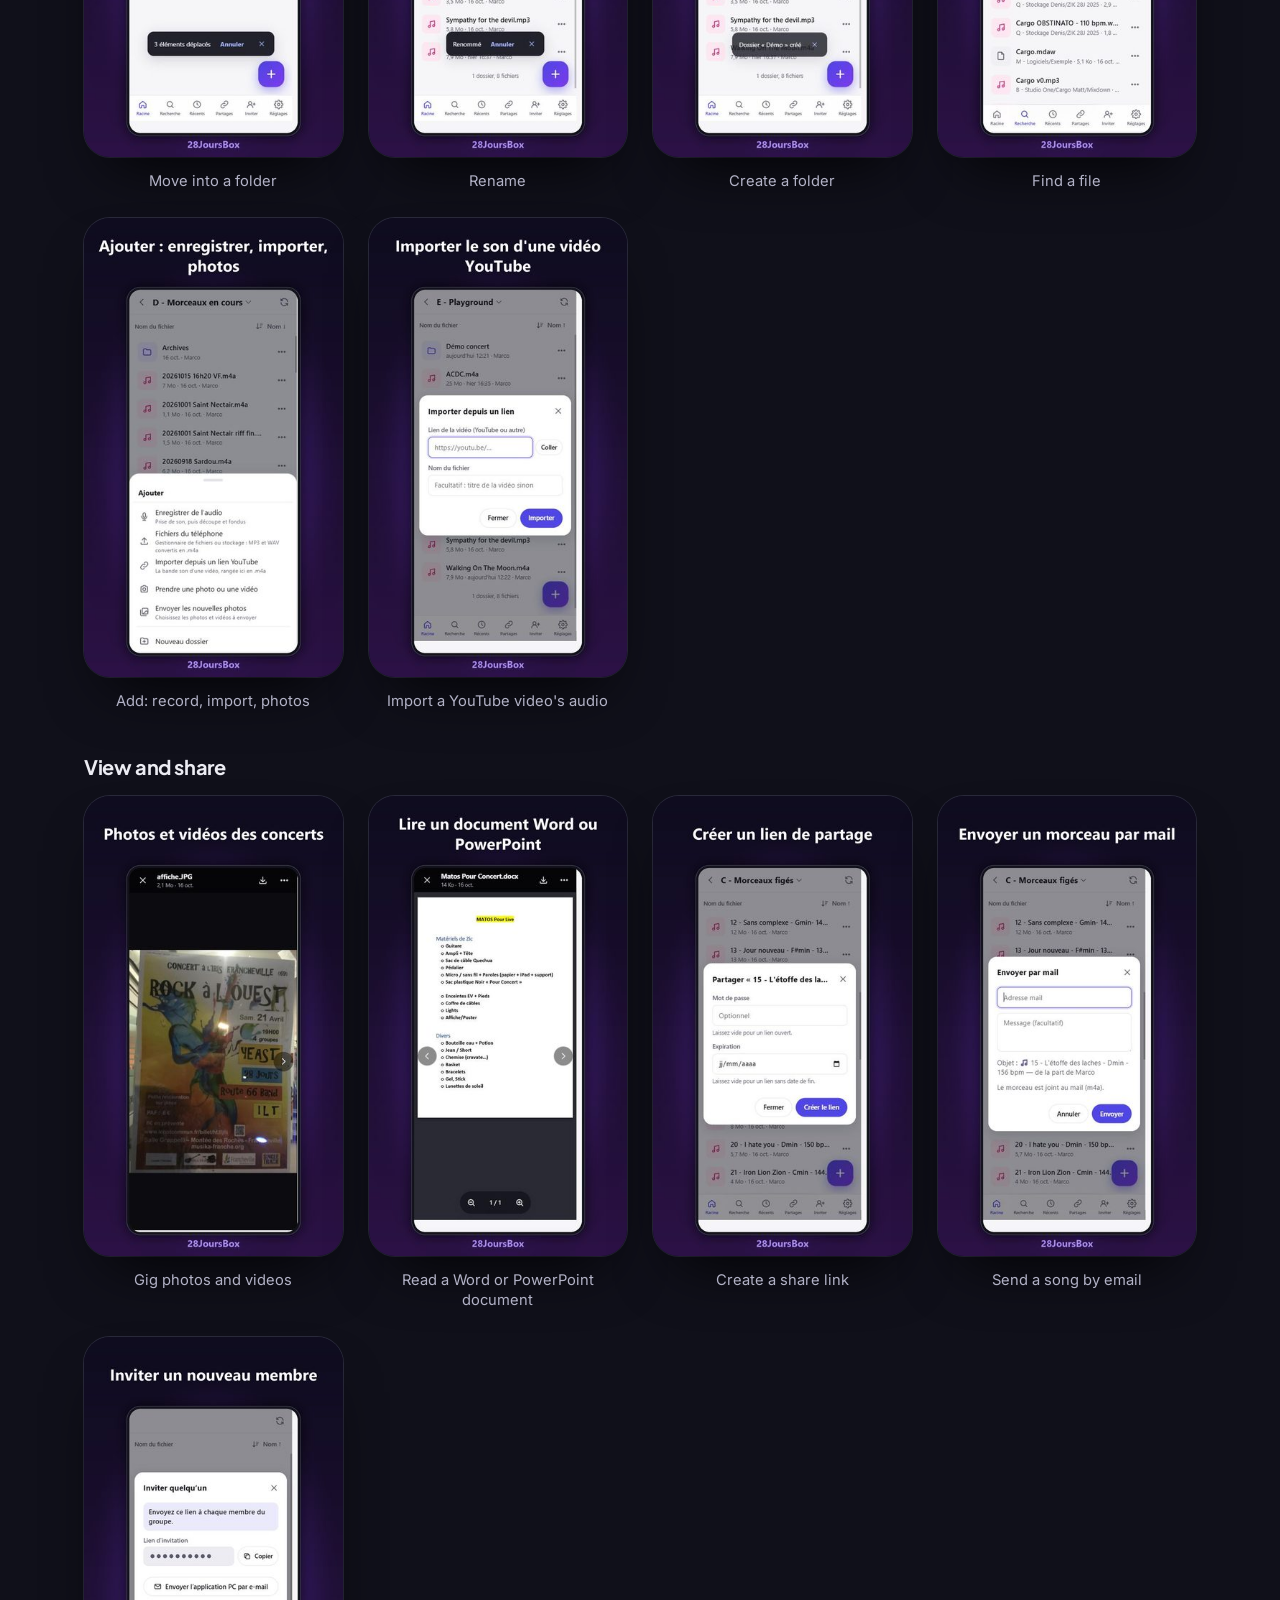
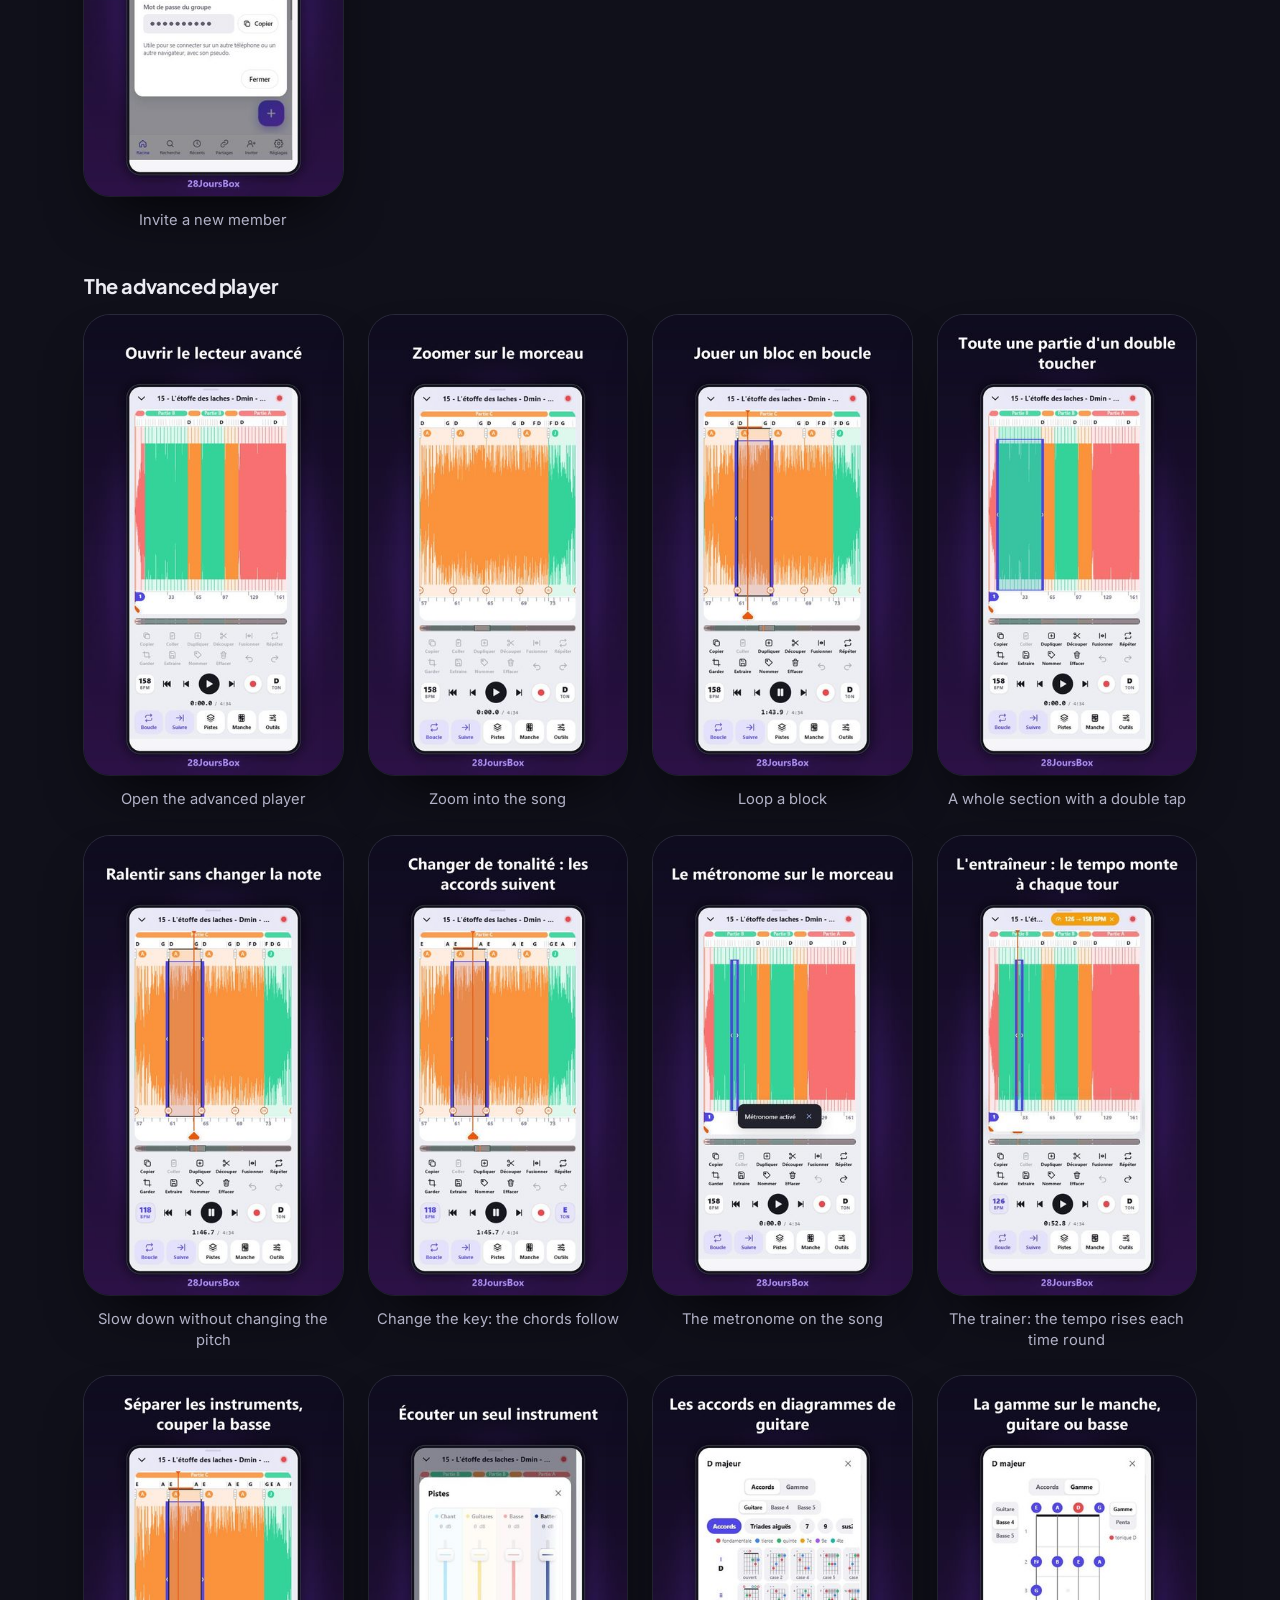
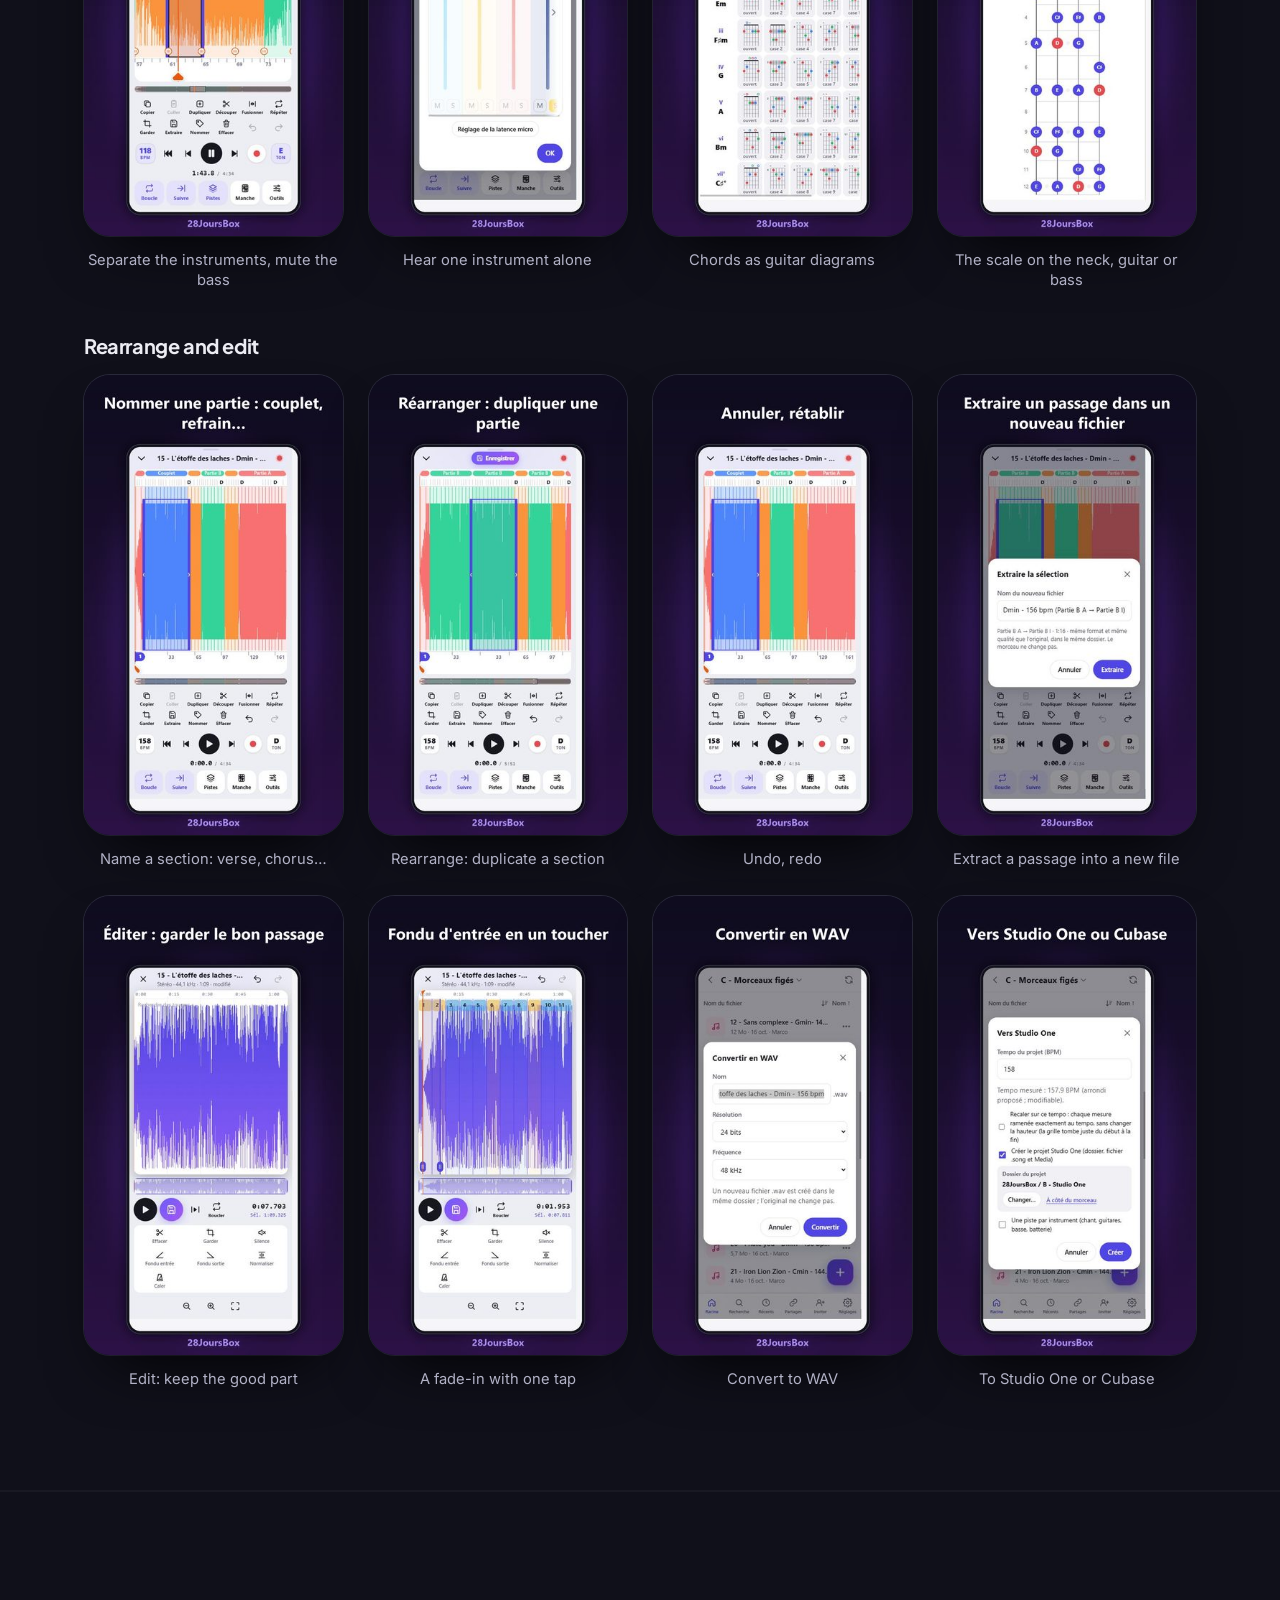
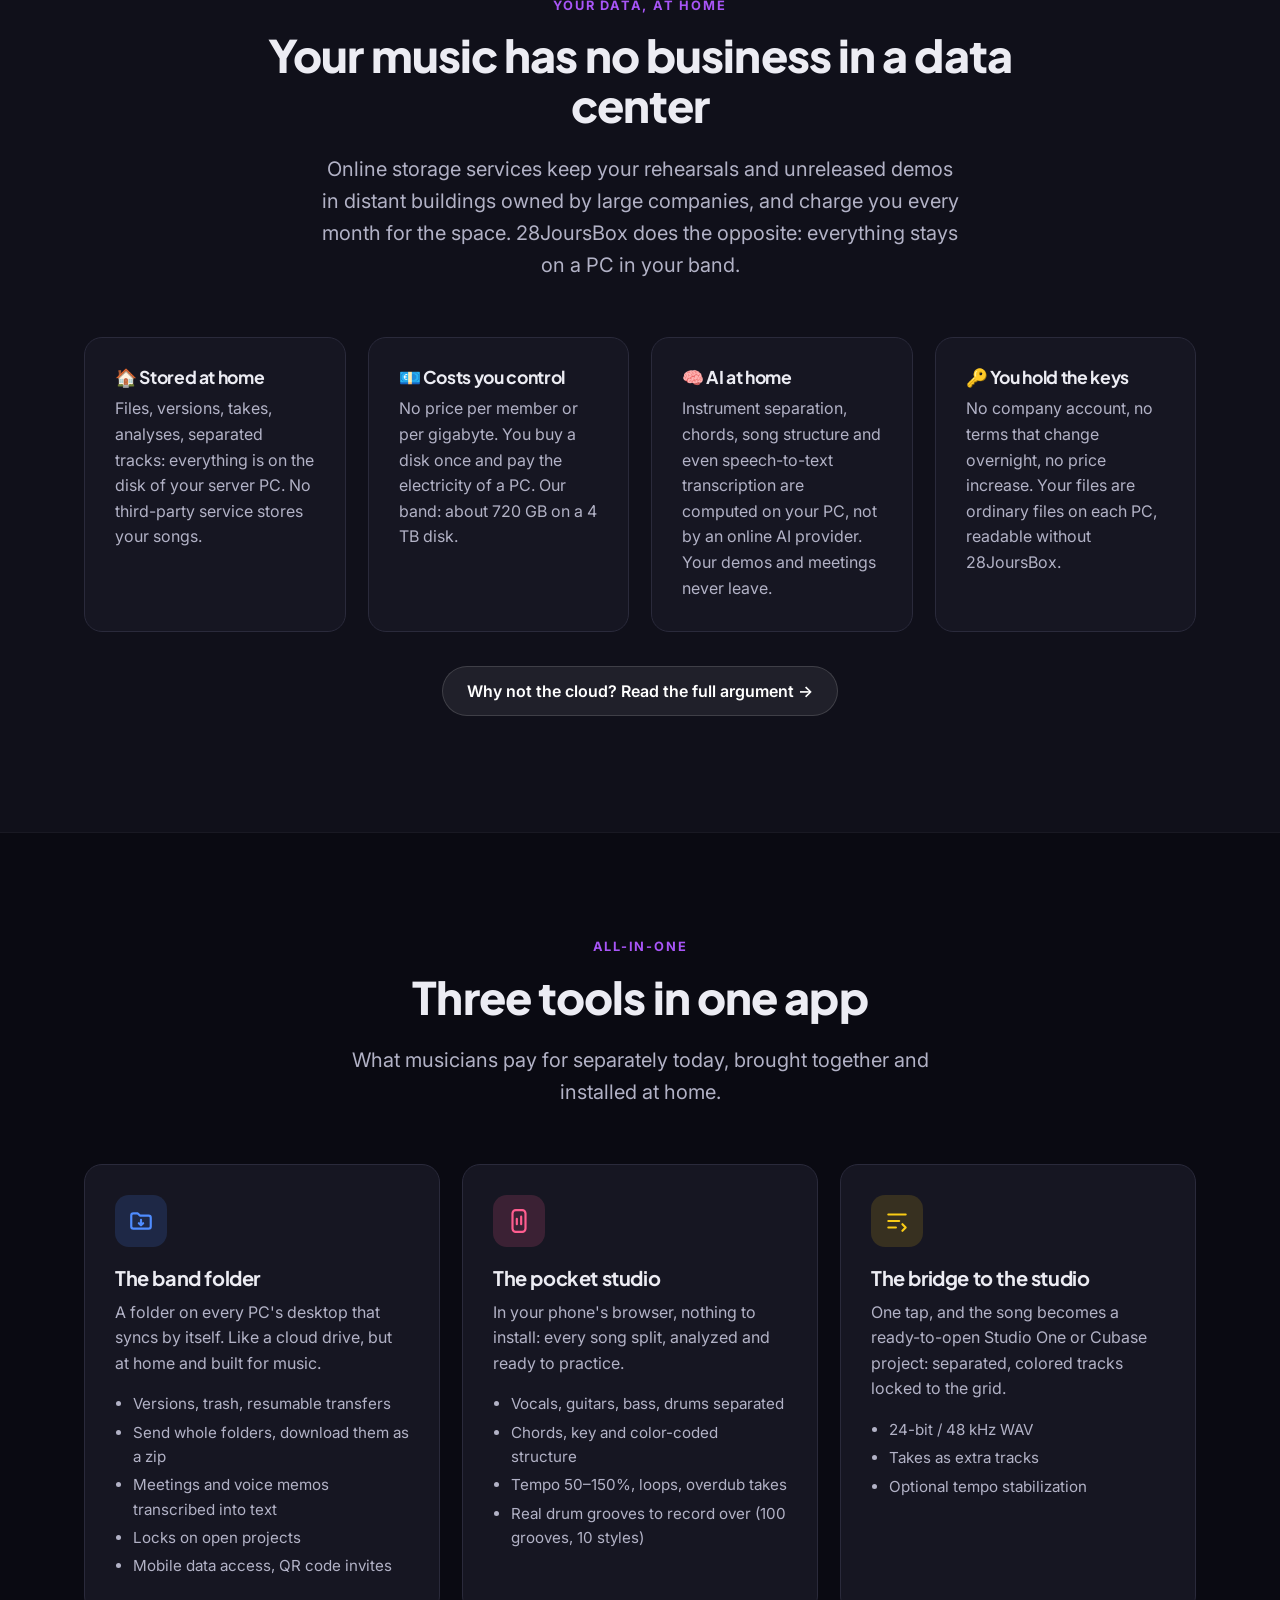
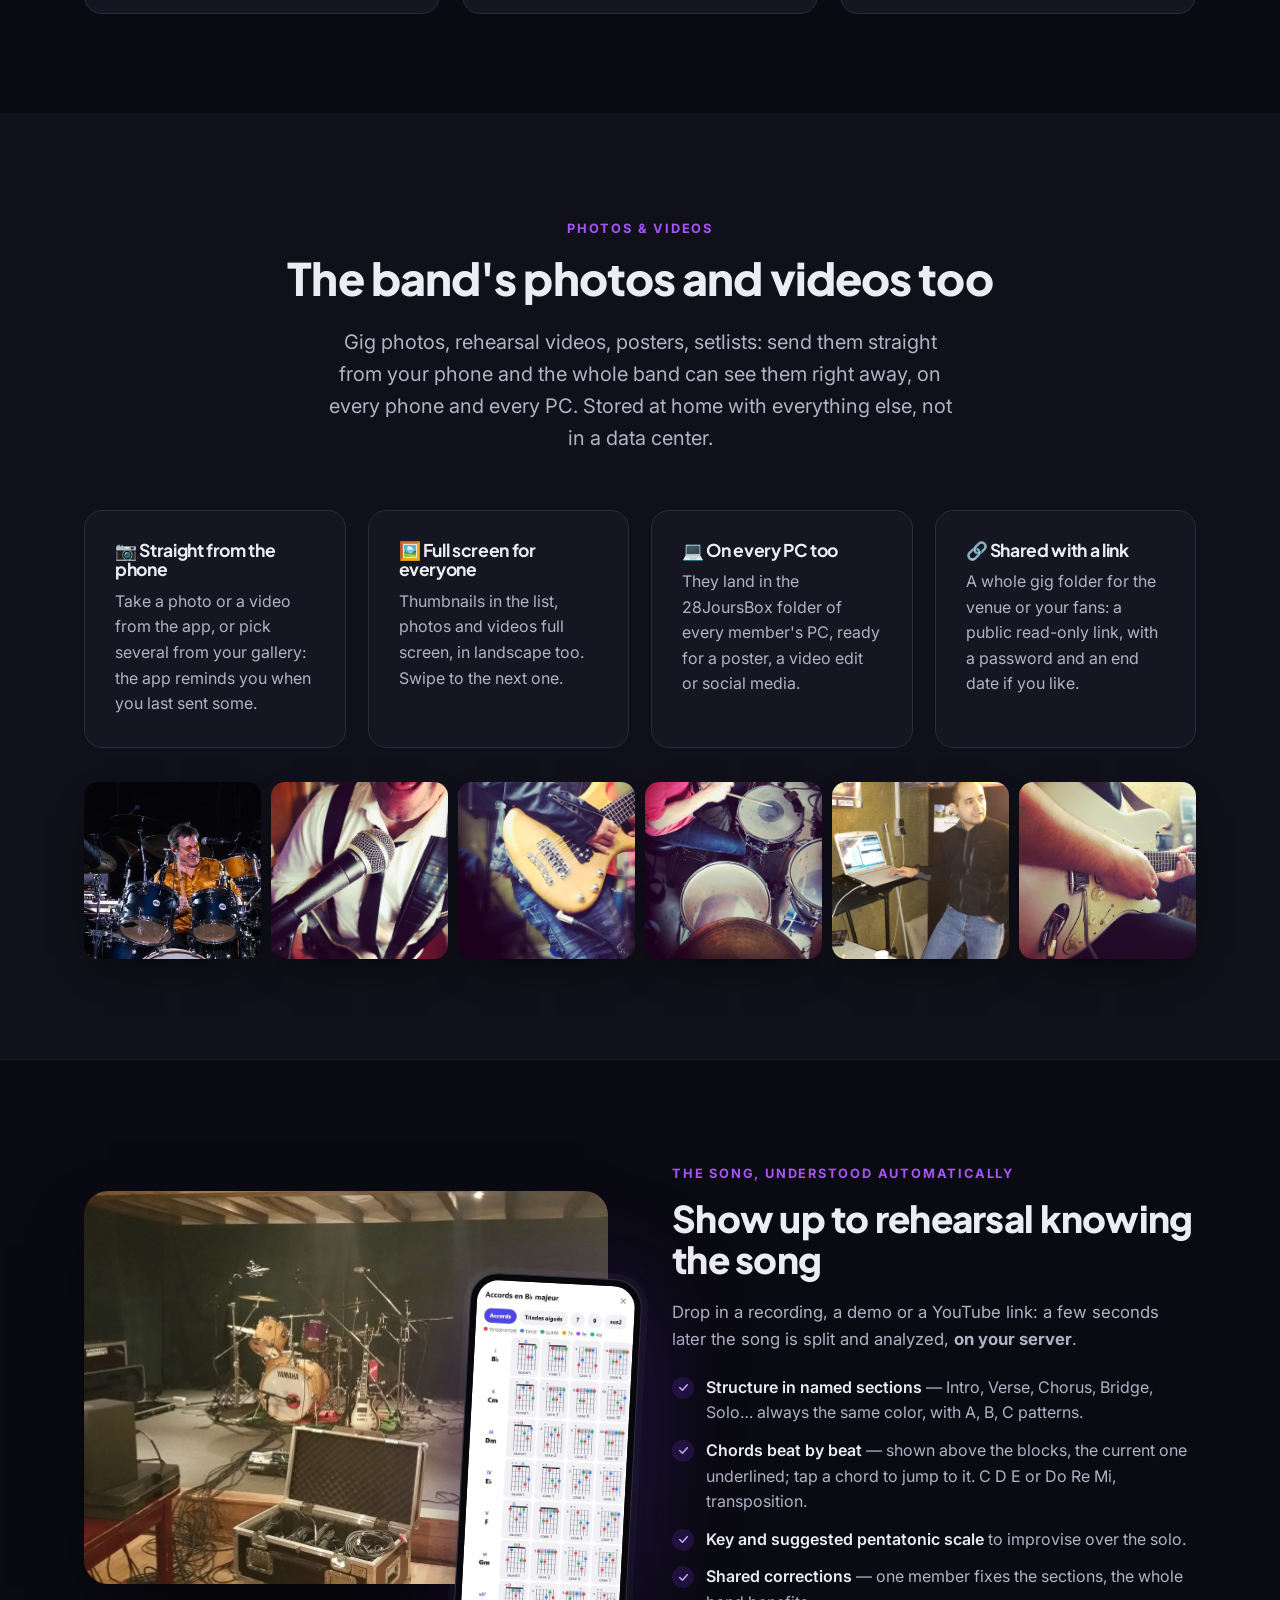
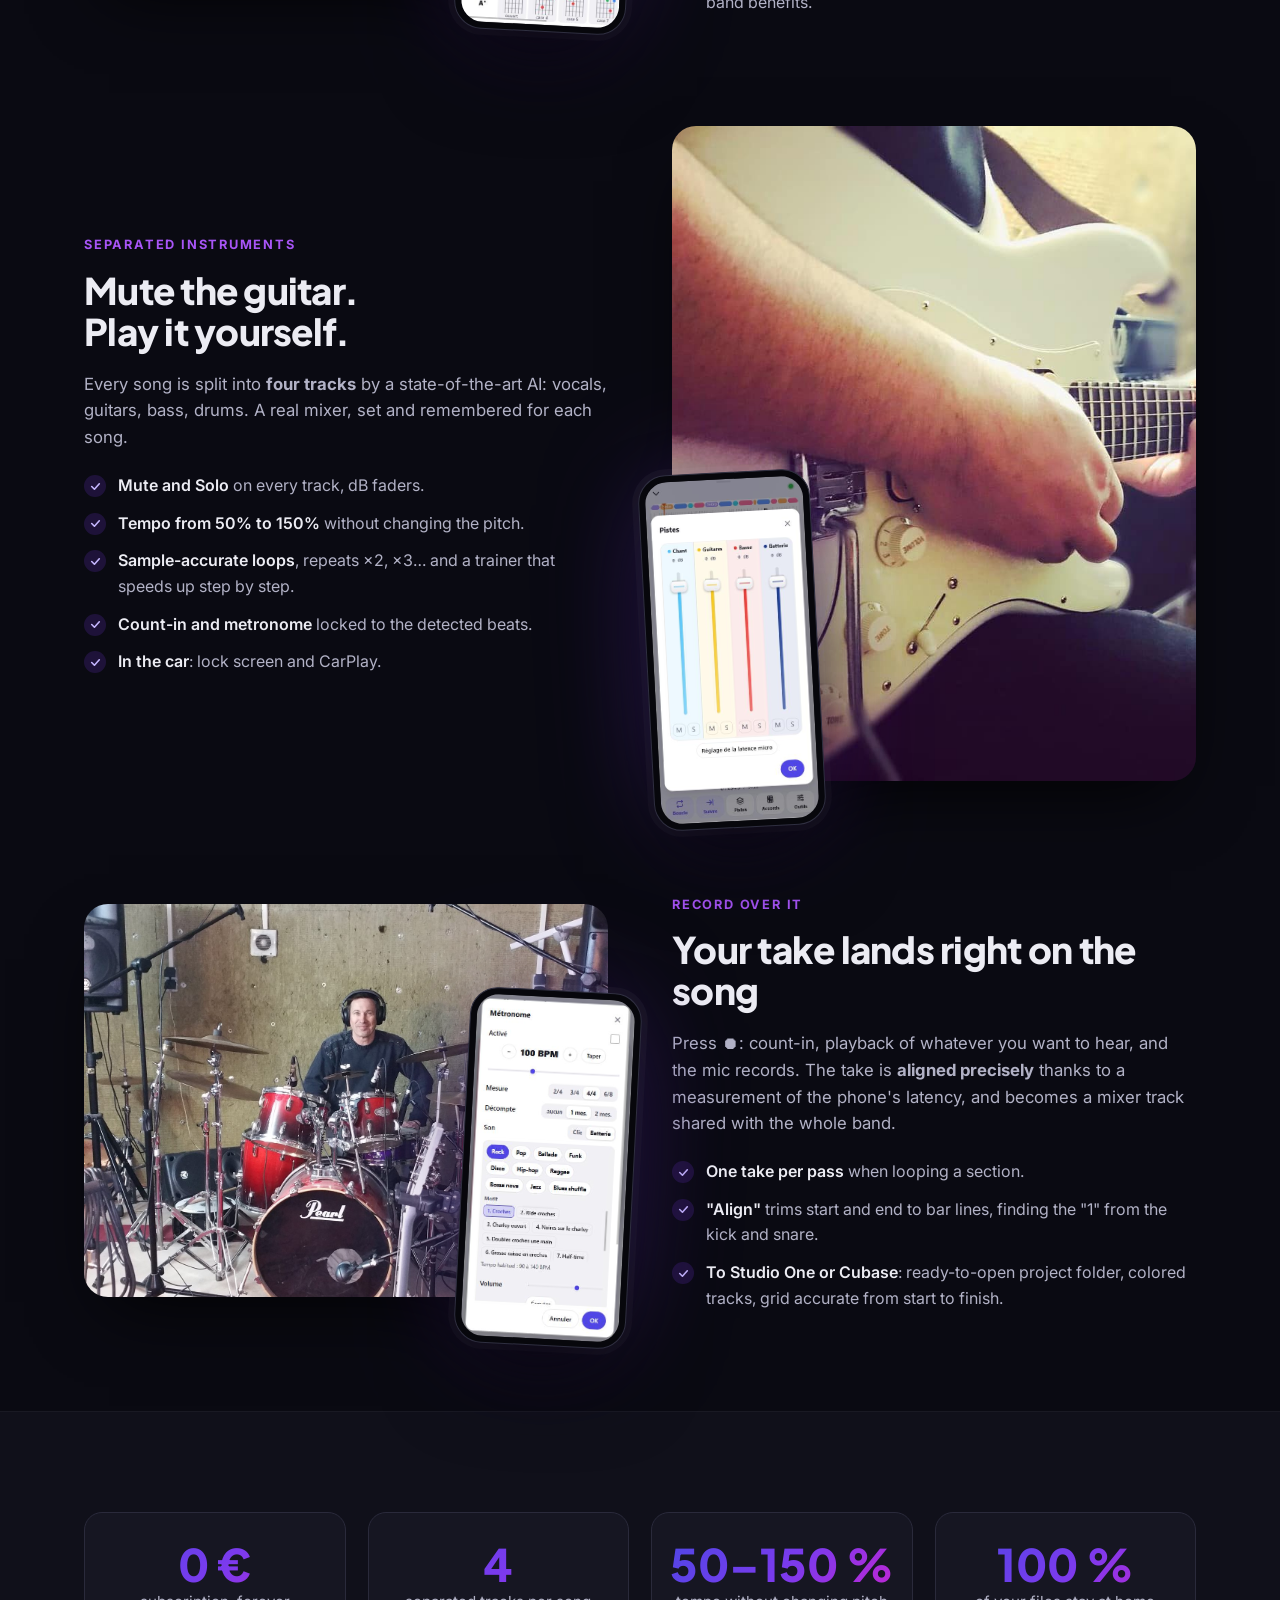
==== commit d5a3c473: "Accueil : 39 vidéos d'exemple rangées par thème Co-Authored-By: Claude Opus 5.5 <noreply@anthropic.c" ====
--- a/index.html
+++ b/index.html
@@ -13,7 +13,7 @@
 <link href="https://fonts.googleapis.com" rel="preconnect"/>
 <link crossorigin="" href="https://fonts.gstatic.com" rel="preconnect"/>
 <link href="https://fonts.googleapis.com/css2?family=Inter:wght@400;500;600;700&amp;family=Plus+Jakarta+Sans:wght@700;800&amp;display=swap" rel="stylesheet"/>
-<link href="style.css?v=25" rel="stylesheet"/>
+<link href="style.css?v=26" rel="stylesheet"/>
 </head>
 <body>
 <nav class="nav">
@@ -102,8 +102,8 @@
 <div class="section-head center reveal"><span class="eyebrow" data-i18n="shot_eyebrow">Real screenshots</span><h2 data-i18n="shot_title">From the rehearsal to your DAW, all on your phone</h2><p class="lead" data-i18n="shot_lead">Real screenshots, in the order you'll use them, with one of our own songs, "Born to lose". The app is available in French and English (the advanced player and the recorder are still in French for now).</p></div>
 <div class="gallery"><figure class="reveal"><div class="phone shot"><img alt="1. Record the rehearsal, to a click or a real drum groove" data-i18n-alt="shot_metronome" height="808" loading="lazy" src="img/captures/metronome.png?v=2" width="373"/></div><figcaption data-i18n="shot_metronome">1. Record the rehearsal, to a click or a real drum groove</figcaption></figure><figure class="reveal"><div class="phone shot"><img alt="2. Find it in the band folder" data-i18n-alt="shot_liste" height="808" loading="lazy" src="img/captures/liste.png?v=2" width="373"/></div><figcaption data-i18n="shot_liste">2. Find it in the band folder</figcaption></figure><figure class="reveal"><div class="phone shot"><img alt="3. Rework it in blocks that loop" data-i18n-alt="shot_lecteur" height="808" loading="lazy" src="img/captures/lecteur.png?v=2" width="373"/></div><figcaption data-i18n="shot_lecteur">3. Rework it in blocks that loop</figcaption></figure><figure class="reveal"><div class="phone shot"><img alt="4. Separate the instruments and mix" data-i18n-alt="shot_mixage" height="808" loading="lazy" src="img/captures/mixage.png" width="373"/></div><figcaption data-i18n="shot_mixage">4. Separate the instruments and mix</figcaption></figure><figure class="reveal"><div class="phone shot"><img alt="5. Play the chords, as guitar diagrams" data-i18n-alt="shot_accords" height="808" loading="lazy" src="img/captures/accords.png" width="373"/></div><figcaption data-i18n="shot_accords">5. Play the chords, as guitar diagrams</figcaption></figure><figure class="reveal"><div class="phone shot"><img alt="6. Share it, or send it to your DAW (Studio One, Cubase)" data-i18n-alt="shot_actions" height="808" loading="lazy" src="img/captures/actions.png" width="373"/></div><figcaption data-i18n="shot_actions">6. Share it, or send it to your DAW (Studio One, Cubase)</figcaption></figure></div></div></section><section class="alt" id="videos"><div class="wrap">
 <div class="section-head center reveal"><span class="eyebrow" data-i18n="vid_eyebrow">In video</span><h2 data-i18n="vid_title">Visual examples of the features</h2><p class="lead" data-i18n="vid_lead">Each short video shows one feature, filmed in the app (in French).</p></div>
-<div class="video-gallery"><figure class="reveal"><video aria-label="The band folder" class="demo" data-i18n-aria-label="vc_dossier" height="1280" loop="" muted="" playsinline="" poster="img/videos/dossier.jpg" preload="none" width="720"><source src="img/videos/dossier.mp4" type="video/mp4"/></video><figcaption data-i18n="vc_dossier">The band folder</figcaption></figure><figure class="reveal"><video aria-label="Listen with one tap" class="demo" data-i18n-aria-label="vc_ecouter" height="1280" loop="" muted="" playsinline="" poster="img/videos/ecouter.jpg" preload="none" width="720"><source src="img/videos/ecouter.mp4" type="video/mp4"/></video><figcaption data-i18n="vc_ecouter">Listen with one tap</figcaption></figure><figure class="reveal"><video aria-label="Swipe for quick actions" class="demo" data-i18n-aria-label="vc_glisser" height="1280" loop="" muted="" playsinline="" poster="img/videos/glisser.jpg" preload="none" width="720"><source src="img/videos/glisser.mp4" type="video/mp4"/></video><figcaption data-i18n="vc_glisser">Swipe for quick actions</figcaption></figure><figure class="reveal"><video aria-label="A file's menu: WAV, Studio One, Cubase, text" class="demo" data-i18n-aria-label="vc_menu" height="1280" loop="" muted="" playsinline="" poster="img/videos/menu.jpg" preload="none" width="720"><source src="img/videos/menu.mp4" type="video/mp4"/></video><figcaption data-i18n="vc_menu">A file's menu: WAV, Studio One, Cubase, text</figcaption></figure><figure class="reveal"><video aria-label="Add: record, import, photos" class="demo" data-i18n-aria-label="vc_ajouter" height="1280" loop="" muted="" playsinline="" poster="img/videos/ajouter.jpg" preload="none" width="720"><source src="img/videos/ajouter.mp4" type="video/mp4"/></video><figcaption data-i18n="vc_ajouter">Add: record, import, photos</figcaption></figure><figure class="reveal"><video aria-label="Find a file" class="demo" data-i18n-aria-label="vc_rechercher" height="1280" loop="" muted="" playsinline="" poster="img/videos/rechercher.jpg" preload="none" width="720"><source src="img/videos/rechercher.mp4" type="video/mp4"/></video><figcaption data-i18n="vc_rechercher">Find a file</figcaption></figure><figure class="reveal"><video aria-label="Gig photos and videos" class="demo" data-i18n-aria-label="vc_photos" height="1280" loop="" muted="" playsinline="" poster="img/videos/photos.jpg" preload="none" width="720"><source src="img/videos/photos.mp4" type="video/mp4"/></video><figcaption data-i18n="vc_photos">Gig photos and videos</figcaption></figure><figure class="reveal"><video aria-label="Zoom into the song" class="demo" data-i18n-aria-label="vc_zoomer" height="1280" loop="" muted="" playsinline="" poster="img/videos/zoomer.jpg" preload="none" width="720"><source src="img/videos/zoomer.mp4" type="video/mp4"/></video><figcaption data-i18n="vc_zoomer">Zoom into the song</figcaption></figure><figure class="reveal"><video aria-label="Loop a block" class="demo" data-i18n-aria-label="vc_boucle" height="1280" loop="" muted="" playsinline="" poster="img/videos/boucle.jpg" preload="none" width="720"><source src="img/videos/boucle.mp4" type="video/mp4"/></video><figcaption data-i18n="vc_boucle">Loop a block</figcaption></figure><figure class="reveal"><video aria-label="Slow down without changing the pitch" class="demo" data-i18n-aria-label="vc_tempo" height="1280" loop="" muted="" playsinline="" poster="img/videos/tempo.jpg" preload="none" width="720"><source src="img/videos/tempo.mp4" type="video/mp4"/></video><figcaption data-i18n="vc_tempo">Slow down without changing the pitch</figcaption></figure><figure class="reveal"><video aria-label="Change the key: the chords follow" class="demo" data-i18n-aria-label="vc_tonalite" height="1280" loop="" muted="" playsinline="" poster="img/videos/tonalite.jpg" preload="none" width="720"><source src="img/videos/tonalite.mp4" type="video/mp4"/></video><figcaption data-i18n="vc_tonalite">Change the key: the chords follow</figcaption></figure><figure class="reveal"><video aria-label="Separate the instruments, mute the bass" class="demo" data-i18n-aria-label="vc_pistes" height="1280" loop="" muted="" playsinline="" poster="img/videos/pistes.jpg" preload="none" width="720"><source src="img/videos/pistes.mp4" type="video/mp4"/></video><figcaption data-i18n="vc_pistes">Separate the instruments, mute the bass</figcaption></figure></div>
-</div></section><section class="alt dc-band" id="data-centers"><div class="wrap">
+
+<h3 class="video-theme" data-i18n="vt_fichiers">The band's files</h3><div class="video-gallery"><figure class="reveal"><video aria-label="The band folder" class="demo" data-i18n-aria-label="vc_dossier" height="1280" loop="" muted="" playsinline="" poster="img/videos/dossier.jpg" preload="none" width="720"><source src="img/videos/dossier.mp4" type="video/mp4"/></video><figcaption data-i18n="vc_dossier">The band folder</figcaption></figure><figure class="reveal"><video aria-label="Jump back up in one go" class="demo" data-i18n-aria-label="vc_allera" height="1280" loop="" muted="" playsinline="" poster="img/videos/allera.jpg" preload="none" width="720"><source src="img/videos/allera.mp4" type="video/mp4"/></video><figcaption data-i18n="vc_allera">Jump back up in one go</figcaption></figure><figure class="reveal"><video aria-label="Sort by name, date, type or size" class="demo" data-i18n-aria-label="vc_trier" height="1280" loop="" muted="" playsinline="" poster="img/videos/trier.jpg" preload="none" width="720"><source src="img/videos/trier.mp4" type="video/mp4"/></video><figcaption data-i18n="vc_trier">Sort by name, date, type or size</figcaption></figure><figure class="reveal"><video aria-label="Listen with one tap" class="demo" data-i18n-aria-label="vc_ecouter" height="1280" loop="" muted="" playsinline="" poster="img/videos/ecouter.jpg" preload="none" width="720"><source src="img/videos/ecouter.mp4" type="video/mp4"/></video><figcaption data-i18n="vc_ecouter">Listen with one tap</figcaption></figure><figure class="reveal"><video aria-label="Mini-player: loop, next song" class="demo" data-i18n-aria-label="vc_minilecteur" height="1280" loop="" muted="" playsinline="" poster="img/videos/minilecteur.jpg" preload="none" width="720"><source src="img/videos/minilecteur.mp4" type="video/mp4"/></video><figcaption data-i18n="vc_minilecteur">Mini-player: loop, next song</figcaption></figure><figure class="reveal"><video aria-label="Swipe for quick actions" class="demo" data-i18n-aria-label="vc_glisser" height="1280" loop="" muted="" playsinline="" poster="img/videos/glisser.jpg" preload="none" width="720"><source src="img/videos/glisser.mp4" type="video/mp4"/></video><figcaption data-i18n="vc_glisser">Swipe for quick actions</figcaption></figure><figure class="reveal"><video aria-label="A file's menu: WAV, Studio One, Cubase, text" class="demo" data-i18n-aria-label="vc_menu" height="1280" loop="" muted="" playsinline="" poster="img/videos/menu.jpg" preload="none" width="720"><source src="img/videos/menu.mp4" type="video/mp4"/></video><figcaption data-i18n="vc_menu">A file's menu: WAV, Studio One, Cubase, text</figcaption></figure><figure class="reveal"><video aria-label="Select several files" class="demo" data-i18n-aria-label="vc_selection" height="1280" loop="" muted="" playsinline="" poster="img/videos/selection.jpg" preload="none" width="720"><source src="img/videos/selection.mp4" type="video/mp4"/></video><figcaption data-i18n="vc_selection">Select several files</figcaption></figure><figure class="reveal"><video aria-label="Move into a folder" class="demo" data-i18n-aria-label="vc_deplacer" height="1280" loop="" muted="" playsinline="" poster="img/videos/deplacer.jpg" preload="none" width="720"><source src="img/videos/deplacer.mp4" type="video/mp4"/></video><figcaption data-i18n="vc_deplacer">Move into a folder</figcaption></figure><figure class="reveal"><video aria-label="Rename" class="demo" data-i18n-aria-label="vc_renommer" height="1280" loop="" muted="" playsinline="" poster="img/videos/renommer.jpg" preload="none" width="720"><source src="img/videos/renommer.mp4" type="video/mp4"/></video><figcaption data-i18n="vc_renommer">Rename</figcaption></figure><figure class="reveal"><video aria-label="Create a folder" class="demo" data-i18n-aria-label="vc_nouveaudossier" height="1280" loop="" muted="" playsinline="" poster="img/videos/nouveaudossier.jpg" preload="none" width="720"><source src="img/videos/nouveaudossier.mp4" type="video/mp4"/></video><figcaption data-i18n="vc_nouveaudossier">Create a folder</figcaption></figure><figure class="reveal"><video aria-label="Find a file" class="demo" data-i18n-aria-label="vc_rechercher" height="1280" loop="" muted="" playsinline="" poster="img/videos/rechercher.jpg" preload="none" width="720"><source src="img/videos/rechercher.mp4" type="video/mp4"/></video><figcaption data-i18n="vc_rechercher">Find a file</figcaption></figure><figure class="reveal"><video aria-label="Add: record, import, photos" class="demo" data-i18n-aria-label="vc_ajouter" height="1280" loop="" muted="" playsinline="" poster="img/videos/ajouter.jpg" preload="none" width="720"><source src="img/videos/ajouter.mp4" type="video/mp4"/></video><figcaption data-i18n="vc_ajouter">Add: record, import, photos</figcaption></figure><figure class="reveal"><video aria-label="Import a YouTube video's audio" class="demo" data-i18n-aria-label="vc_youtube" height="1280" loop="" muted="" playsinline="" poster="img/videos/youtube.jpg" preload="none" width="720"><source src="img/videos/youtube.mp4" type="video/mp4"/></video><figcaption data-i18n="vc_youtube">Import a YouTube video's audio</figcaption></figure></div><h3 class="video-theme" data-i18n="vt_partager">View and share</h3><div class="video-gallery"><figure class="reveal"><video aria-label="Gig photos and videos" class="demo" data-i18n-aria-label="vc_photos" height="1280" loop="" muted="" playsinline="" poster="img/videos/photos.jpg" preload="none" width="720"><source src="img/videos/photos.mp4" type="video/mp4"/></video><figcaption data-i18n="vc_photos">Gig photos and videos</figcaption></figure><figure class="reveal"><video aria-label="Read a Word or PowerPoint document" class="demo" data-i18n-aria-label="vc_document" height="1280" loop="" muted="" playsinline="" poster="img/videos/document.jpg" preload="none" width="720"><source src="img/videos/document.mp4" type="video/mp4"/></video><figcaption data-i18n="vc_document">Read a Word or PowerPoint document</figcaption></figure><figure class="reveal"><video aria-label="Create a share link" class="demo" data-i18n-aria-label="vc_lien" height="1280" loop="" muted="" playsinline="" poster="img/videos/lien.jpg" preload="none" width="720"><source src="img/videos/lien.mp4" type="video/mp4"/></video><figcaption data-i18n="vc_lien">Create a share link</figcaption></figure><figure class="reveal"><video aria-label="Send a song by email" class="demo" data-i18n-aria-label="vc_mail" height="1280" loop="" muted="" playsinline="" poster="img/videos/mail.jpg" preload="none" width="720"><source src="img/videos/mail.mp4" type="video/mp4"/></video><figcaption data-i18n="vc_mail">Send a song by email</figcaption></figure><figure class="reveal"><video aria-label="Invite a new member" class="demo" data-i18n-aria-label="vc_inviter" height="1280" loop="" muted="" playsinline="" poster="img/videos/inviter.jpg" preload="none" width="720"><source src="img/videos/inviter.mp4" type="video/mp4"/></video><figcaption data-i18n="vc_inviter">Invite a new member</figcaption></figure></div><h3 class="video-theme" data-i18n="vt_lecteur">The advanced player</h3><div class="video-gallery"><figure class="reveal"><video aria-label="Open the advanced player" class="demo" data-i18n-aria-label="vc_lecteur" height="1280" loop="" muted="" playsinline="" poster="img/videos/lecteur.jpg" preload="none" width="720"><source src="img/videos/lecteur.mp4" type="video/mp4"/></video><figcaption data-i18n="vc_lecteur">Open the advanced player</figcaption></figure><figure class="reveal"><video aria-label="Zoom into the song" class="demo" data-i18n-aria-label="vc_zoomer" height="1280" loop="" muted="" playsinline="" poster="img/videos/zoomer.jpg" preload="none" width="720"><source src="img/videos/zoomer.mp4" type="video/mp4"/></video><figcaption data-i18n="vc_zoomer">Zoom into the song</figcaption></figure><figure class="reveal"><video aria-label="Loop a block" class="demo" data-i18n-aria-label="vc_boucle" height="1280" loop="" muted="" playsinline="" poster="img/videos/boucle.jpg" preload="none" width="720"><source src="img/videos/boucle.mp4" type="video/mp4"/></video><figcaption data-i18n="vc_boucle">Loop a block</figcaption></figure><figure class="reveal"><video aria-label="A whole section with a double tap" class="demo" data-i18n-aria-label="vc_partie" height="1280" loop="" muted="" playsinline="" poster="img/videos/partie.jpg" preload="none" width="720"><source src="img/videos/partie.mp4" type="video/mp4"/></video><figcaption data-i18n="vc_partie">A whole section with a double tap</figcaption></figure><figure class="reveal"><video aria-label="Slow down without changing the pitch" class="demo" data-i18n-aria-label="vc_tempo" height="1280" loop="" muted="" playsinline="" poster="img/videos/tempo.jpg" preload="none" width="720"><source src="img/videos/tempo.mp4" type="video/mp4"/></video><figcaption data-i18n="vc_tempo">Slow down without changing the pitch</figcaption></figure><figure class="reveal"><video aria-label="Change the key: the chords follow" class="demo" data-i18n-aria-label="vc_tonalite" height="1280" loop="" muted="" playsinline="" poster="img/videos/tonalite.jpg" preload="none" width="720"><source src="img/videos/tonalite.mp4" type="video/mp4"/></video><figcaption data-i18n="vc_tonalite">Change the key: the chords follow</figcaption></figure><figure class="reveal"><video aria-label="The metronome on the song" class="demo" data-i18n-aria-label="vc_metronome" height="1280" loop="" muted="" playsinline="" poster="img/videos/metronome.jpg" preload="none" width="720"><source src="img/videos/metronome.mp4" type="video/mp4"/></video><figcaption data-i18n="vc_metronome">The metronome on the song</figcaption></figure><figure class="reveal"><video aria-label="The trainer: the tempo rises each time round" class="demo" data-i18n-aria-label="vc_entraineur" height="1280" loop="" muted="" playsinline="" poster="img/videos/entraineur.jpg" preload="none" width="720"><source src="img/videos/entraineur.mp4" type="video/mp4"/></video><figcaption data-i18n="vc_entraineur">The trainer: the tempo rises each time round</figcaption></figure><figure class="reveal"><video aria-label="Separate the instruments, mute the bass" class="demo" data-i18n-aria-label="vc_pistes" height="1280" loop="" muted="" playsinline="" poster="img/videos/pistes.jpg" preload="none" width="720"><source src="img/videos/pistes.mp4" type="video/mp4"/></video><figcaption data-i18n="vc_pistes">Separate the instruments, mute the bass</figcaption></figure><figure class="reveal"><video aria-label="Hear one instrument alone" class="demo" data-i18n-aria-label="vc_solo" height="1280" loop="" muted="" playsinline="" poster="img/videos/solo.jpg" preload="none" width="720"><source src="img/videos/solo.mp4" type="video/mp4"/></video><figcaption data-i18n="vc_solo">Hear one instrument alone</figcaption></figure><figure class="reveal"><video aria-label="Chords as guitar diagrams" class="demo" data-i18n-aria-label="vc_accords" height="1280" loop="" muted="" playsinline="" poster="img/videos/accords.jpg" preload="none" width="720"><source src="img/videos/accords.mp4" type="video/mp4"/></video><figcaption data-i18n="vc_accords">Chords as guitar diagrams</figcaption></figure><figure class="reveal"><video aria-label="The scale on the neck, guitar or bass" class="demo" data-i18n-aria-label="vc_gamme" height="1280" loop="" muted="" playsinline="" poster="img/videos/gamme.jpg" preload="none" width="720"><source src="img/videos/gamme.mp4" type="video/mp4"/></video><figcaption data-i18n="vc_gamme">The scale on the neck, guitar or bass</figcaption></figure></div><h3 class="video-theme" data-i18n="vt_editer">Rearrange and edit</h3><div class="video-gallery"><figure class="reveal"><video aria-label="Name a section: verse, chorus…" class="demo" data-i18n-aria-label="vc_nommer" height="1280" loop="" muted="" playsinline="" poster="img/videos/nommer.jpg" preload="none" width="720"><source src="img/videos/nommer.mp4" type="video/mp4"/></video><figcaption data-i18n="vc_nommer">Name a section: verse, chorus…</figcaption></figure><figure class="reveal"><video aria-label="Rearrange: duplicate a section" class="demo" data-i18n-aria-label="vc_rearranger" height="1280" loop="" muted="" playsinline="" poster="img/videos/rearranger.jpg" preload="none" width="720"><source src="img/videos/rearranger.mp4" type="video/mp4"/></video><figcaption data-i18n="vc_rearranger">Rearrange: duplicate a section</figcaption></figure><figure class="reveal"><video aria-label="Undo, redo" class="demo" data-i18n-aria-label="vc_annuler" height="1280" loop="" muted="" playsinline="" poster="img/videos/annuler.jpg" preload="none" width="720"><source src="img/videos/annuler.mp4" type="video/mp4"/></video><figcaption data-i18n="vc_annuler">Undo, redo</figcaption></figure><figure class="reveal"><video aria-label="Extract a passage into a new file" class="demo" data-i18n-aria-label="vc_extraire" height="1280" loop="" muted="" playsinline="" poster="img/videos/extraire.jpg" preload="none" width="720"><source src="img/videos/extraire.mp4" type="video/mp4"/></video><figcaption data-i18n="vc_extraire">Extract a passage into a new file</figcaption></figure><figure class="reveal"><video aria-label="Edit: keep the good part" class="demo" data-i18n-aria-label="vc_editer" height="1280" loop="" muted="" playsinline="" poster="img/videos/editer.jpg" preload="none" width="720"><source src="img/videos/editer.mp4" type="video/mp4"/></video><figcaption data-i18n="vc_editer">Edit: keep the good part</figcaption></figure><figure class="reveal"><video aria-label="A fade-in with one tap" class="demo" data-i18n-aria-label="vc_fondu" height="1280" loop="" muted="" playsinline="" poster="img/videos/fondu.jpg" preload="none" width="720"><source src="img/videos/fondu.mp4" type="video/mp4"/></video><figcaption data-i18n="vc_fondu">A fade-in with one tap</figcaption></figure><figure class="reveal"><video aria-label="Convert to WAV" class="demo" data-i18n-aria-label="vc_wav" height="1280" loop="" muted="" playsinline="" poster="img/videos/wav.jpg" preload="none" width="720"><source src="img/videos/wav.mp4" type="video/mp4"/></video><figcaption data-i18n="vc_wav">Convert to WAV</figcaption></figure><figure class="reveal"><video aria-label="To Studio One or Cubase" class="demo" data-i18n-aria-label="vc_studioone" height="1280" loop="" muted="" playsinline="" poster="img/videos/studioone.jpg" preload="none" width="720"><source src="img/videos/studioone.mp4" type="video/mp4"/></video><figcaption data-i18n="vc_studioone">To Studio One or Cubase</figcaption></figure></div></div></section><section class="alt dc-band" id="data-centers"><div class="wrap">
 <div class="section-head center reveal"><span class="eyebrow" data-i18n="dc_home_eyebrow">Your data, at home</span><h2 data-i18n="dc_home_title">Your music has no business in a data center</h2><p class="lead" data-i18n="dc_home_lead">Online storage services keep your rehearsals and unreleased demos in distant buildings owned by large companies, and charge you every month for the space. 28JoursBox does the opposite: everything stays on a PC in your band.</p></div>
 <div class="pillars dc-cards"><div class="pillar reveal"><h3 data-i18n="dc_c1_t">🏠 Stored at home</h3><p data-i18n="dc_c1_p">Files, versions, takes, analyses, separated tracks: everything is on the disk of your server PC. No third-party service stores your songs.</p></div><div class="pillar reveal"><h3 data-i18n="dc_c2_t">💶 Costs you control</h3><p data-i18n="dc_c2_p">No price per member or per gigabyte. You buy a disk once and pay the electricity of a PC. Our band: about 720 GB on a 4 TB disk.</p></div><div class="pillar reveal"><h3 data-i18n="dc_c3_t">🧠 AI at home</h3><p data-i18n="dc_c3_p">Instrument separation, chords, song structure and even speech-to-text transcription are computed on your PC, not by an online AI provider. Your demos and meetings never leave.</p></div><div class="pillar reveal"><h3 data-i18n="dc_c4_t">🔑 You hold the keys</h3><p data-i18n="dc_c4_p">No company account, no terms that change overnight, no price increase. Your files are ordinary files on each PC, readable without 28JoursBox.</p></div></div>
 <p class="center reveal" style="margin-top:34px"><a class="btn ghost" href="pourquoi.html"><span data-i18n="dc_home_more">Why not the cloud? Read the full argument →</span></a></p>
@@ -341,7 +341,7 @@
 </div>
 </footer>
 <script src="config.js?v=10"></script>
-<script src="i18n.js?v=25"></script>
-<script src="site.js?v=25"></script>
+<script src="i18n.js?v=26"></script>
+<script src="site.js?v=26"></script>
 </body>
 </html>
--- a/style.css
+++ b/style.css
@@ -588,3 +588,5 @@
 @media (max-width: 560px) { .video-gallery { grid-template-columns: repeat(2, 1fr); gap: 14px; } .video-gallery video { border-radius: 16px; } .video-gallery figcaption { font-size: .82rem; } }
 .video-gallery video { display: block; width: 100%; height: auto; border-radius: 26px; background: #0e0c1e; box-shadow: 0 30px 60px -25px rgba(0,0,0,.9), 0 0 0 1px var(--border); }
 .video-gallery figcaption { margin-top: 14px; text-align: center; color: var(--text-2); font-size: .92rem; line-height: 1.4; }
+.video-theme { margin: 44px 0 18px; font-size: 1.25rem; color: var(--text); }
+.video-theme:first-of-type { margin-top: 10px; }
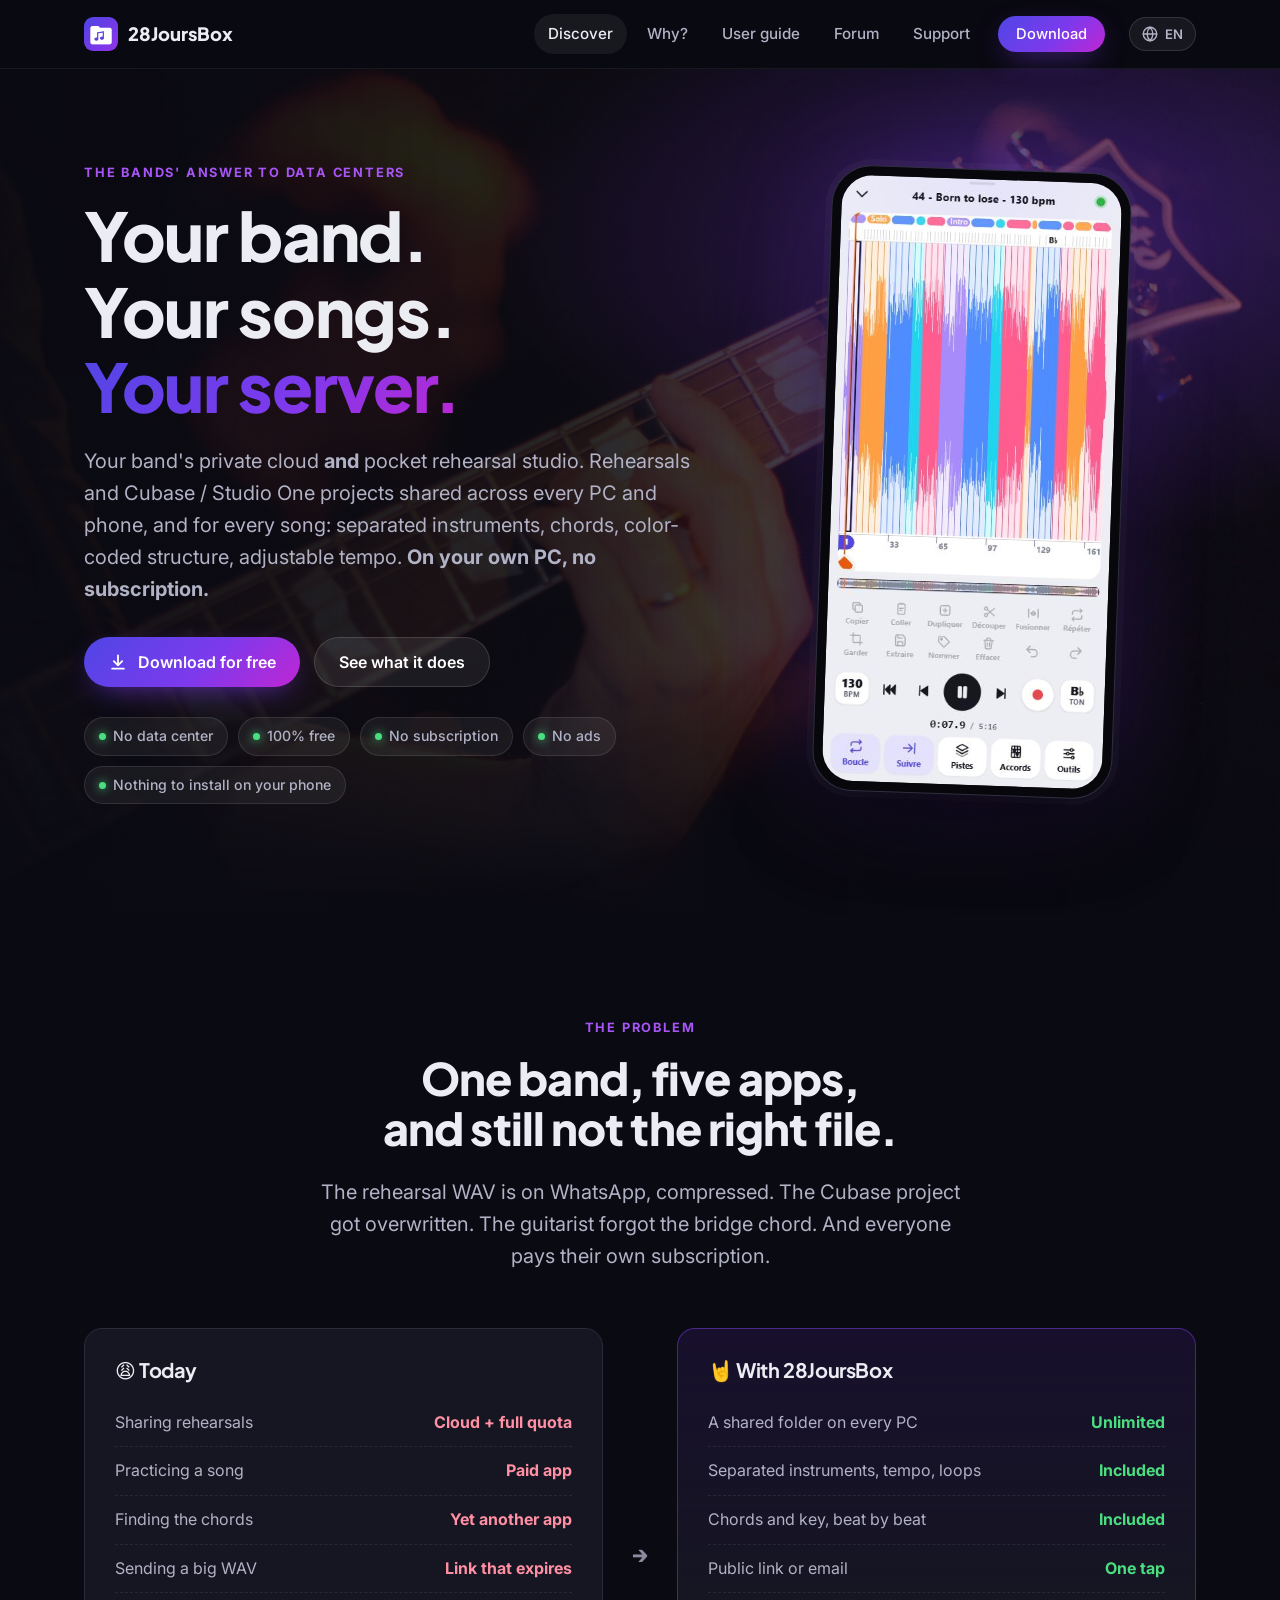
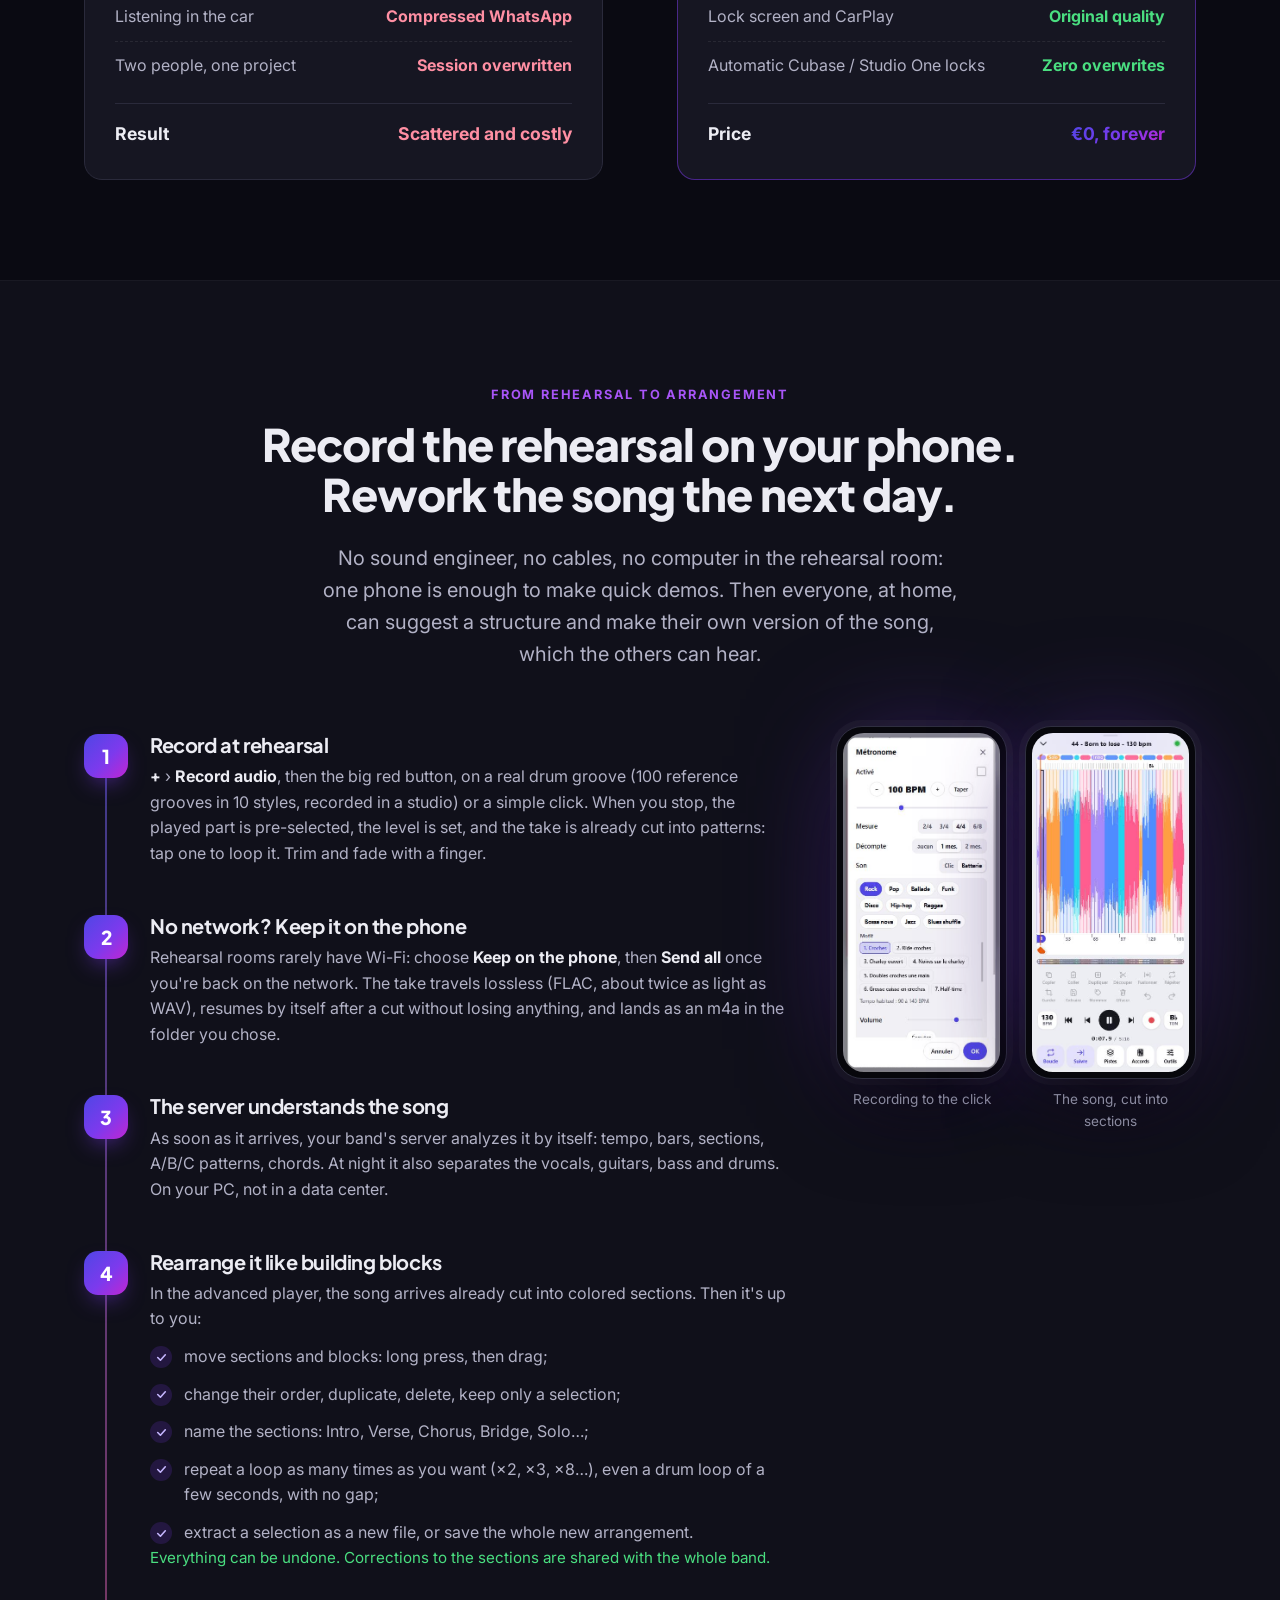
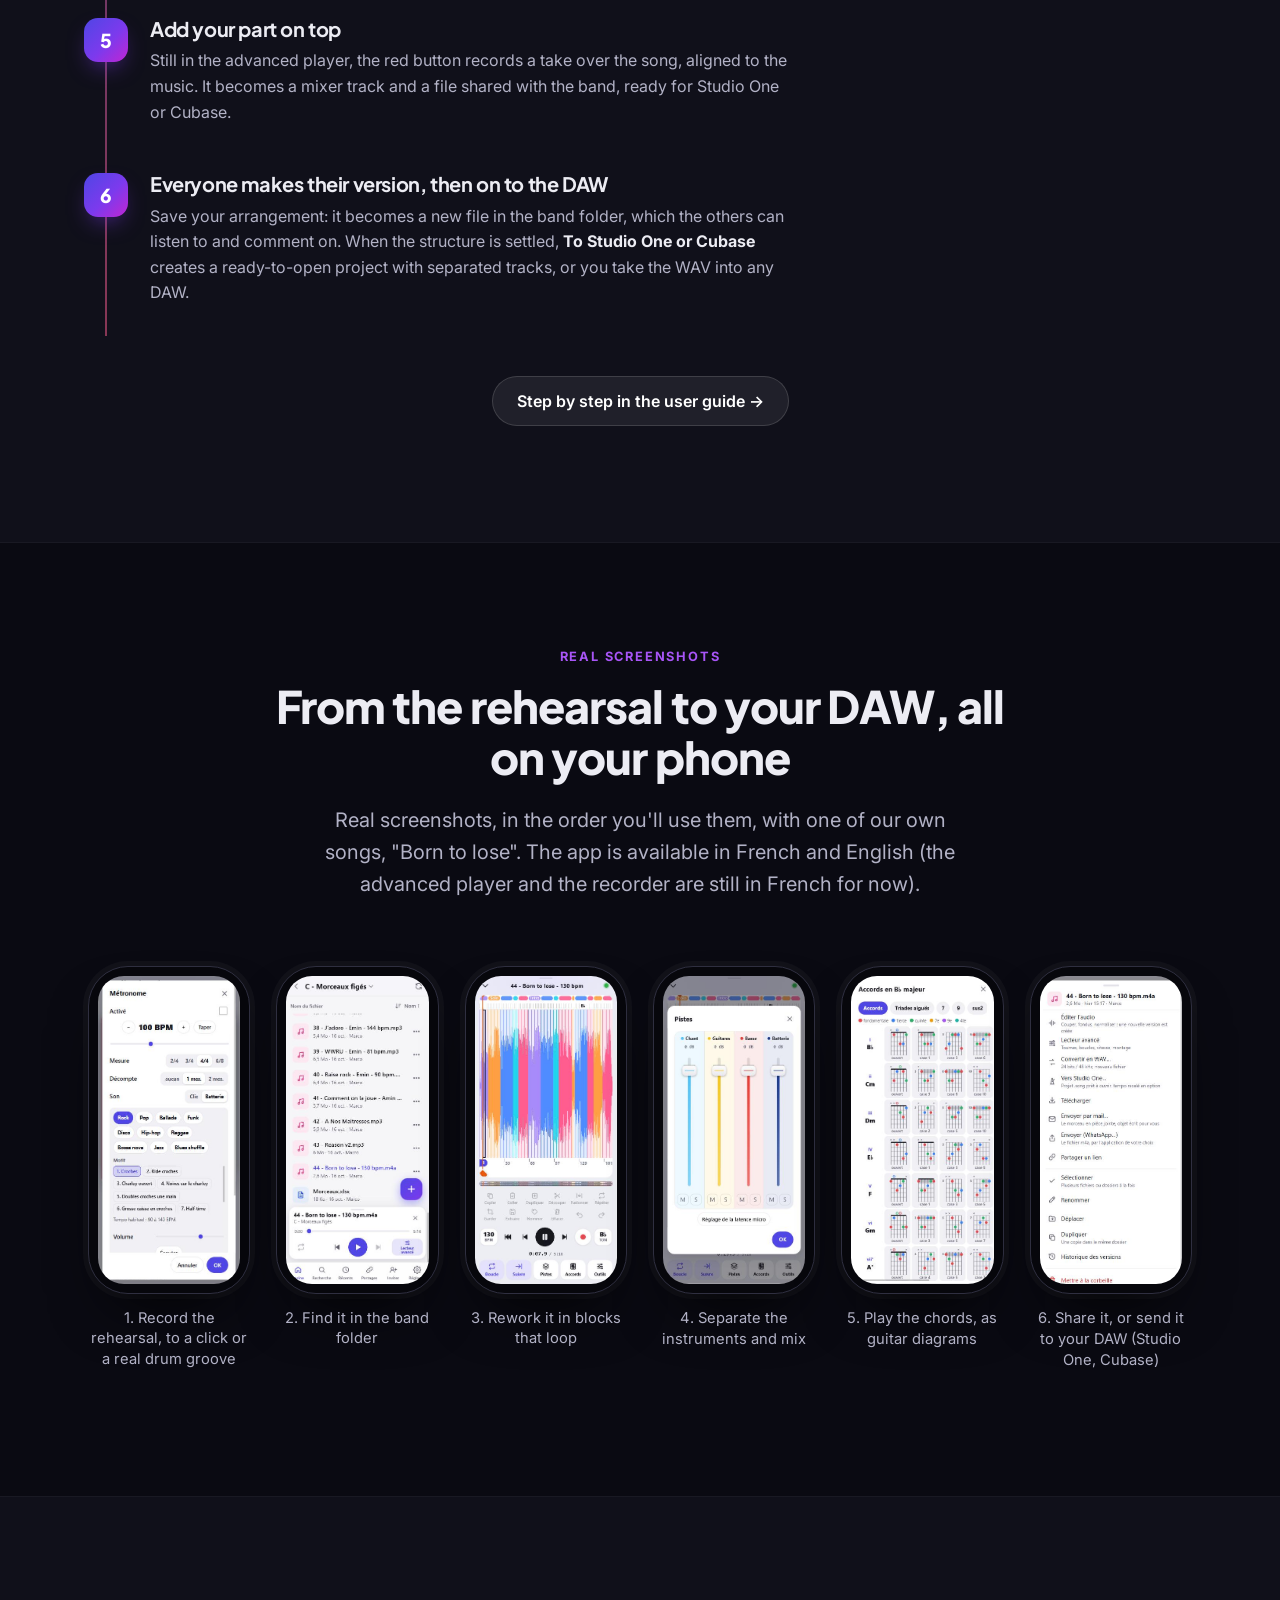
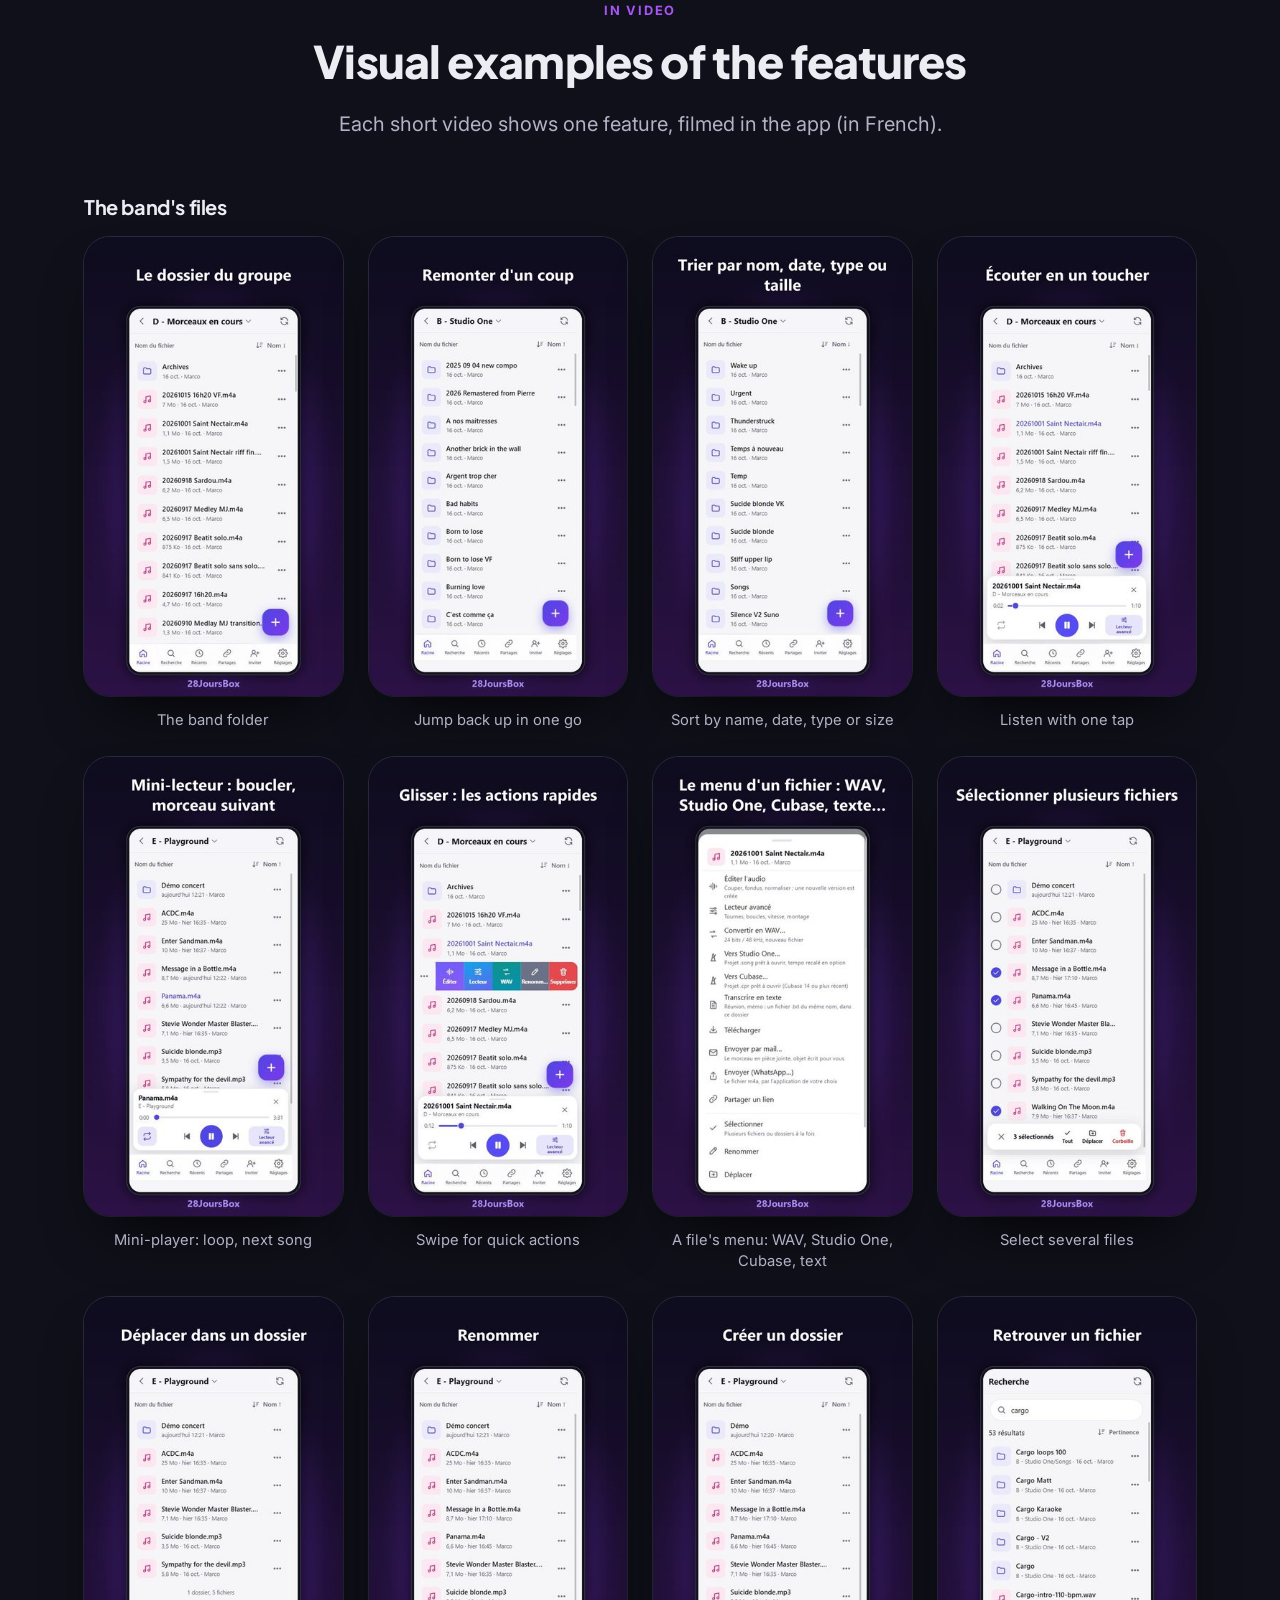
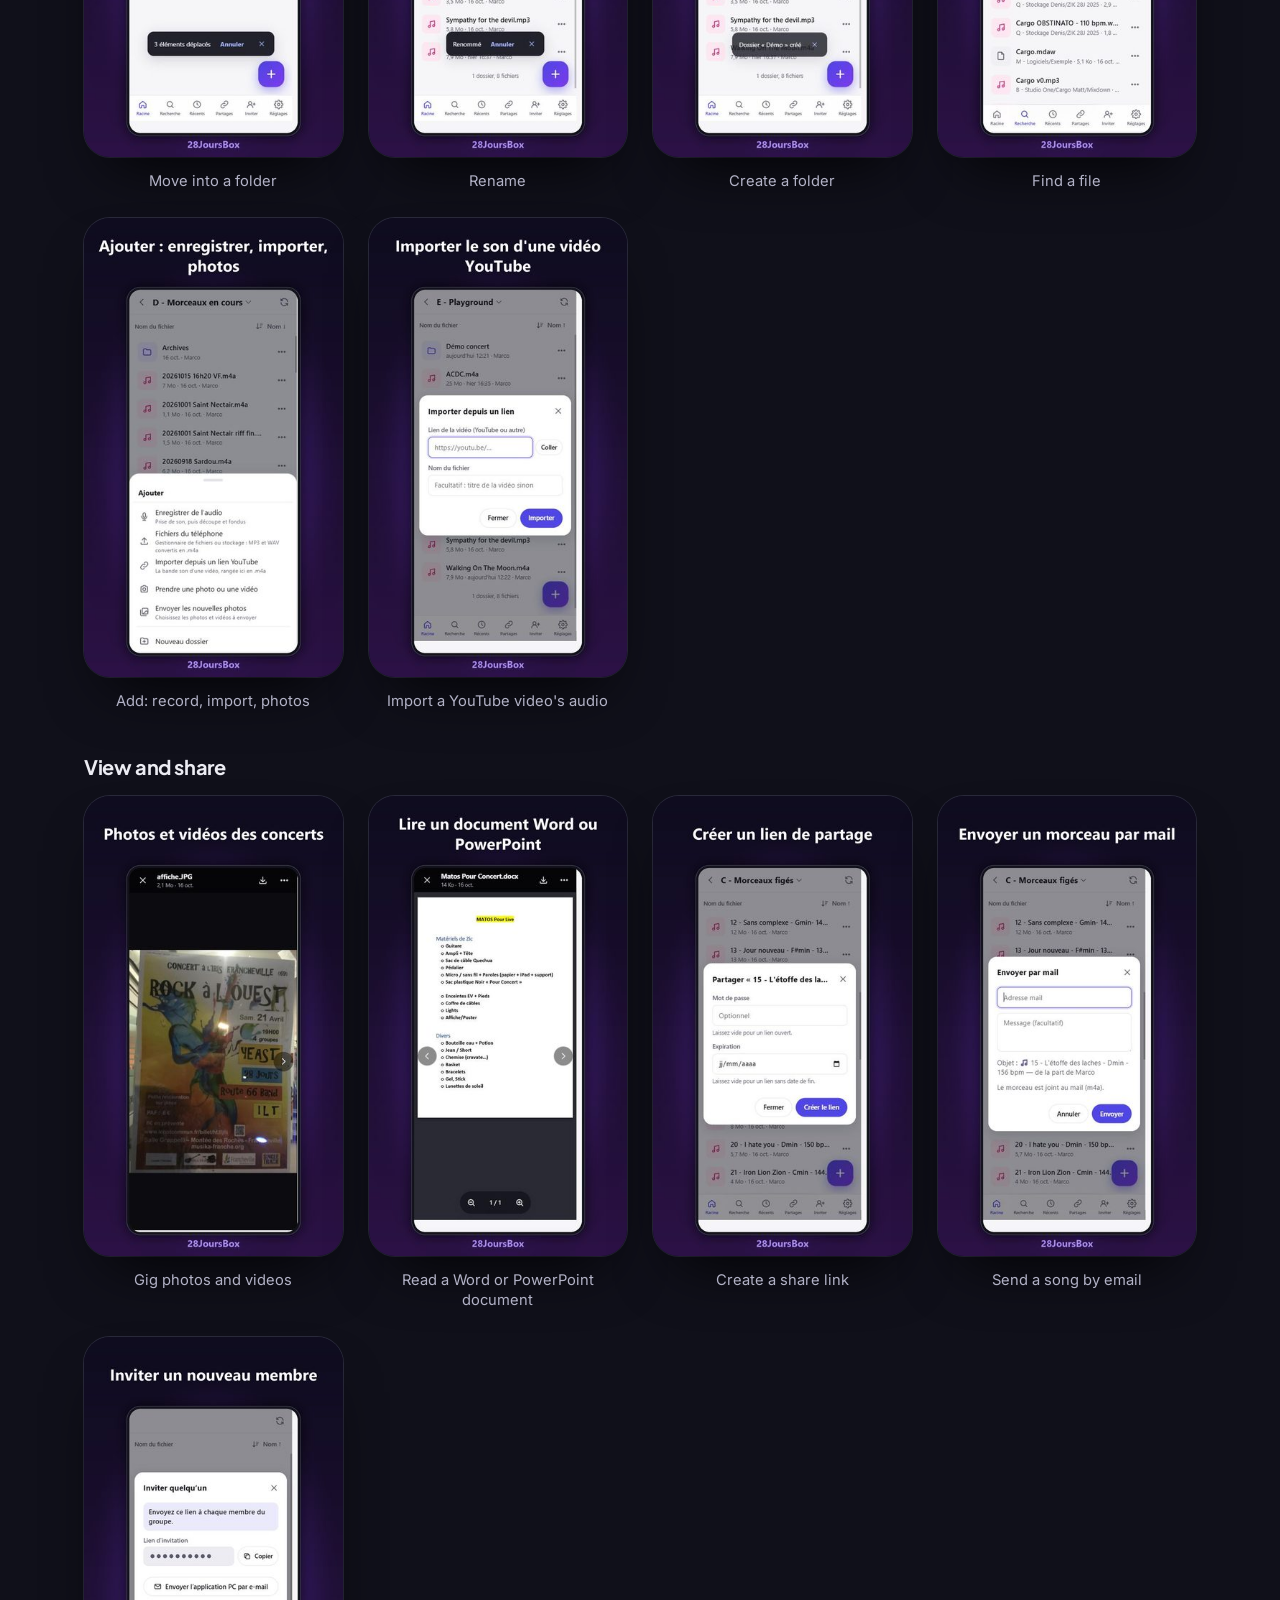
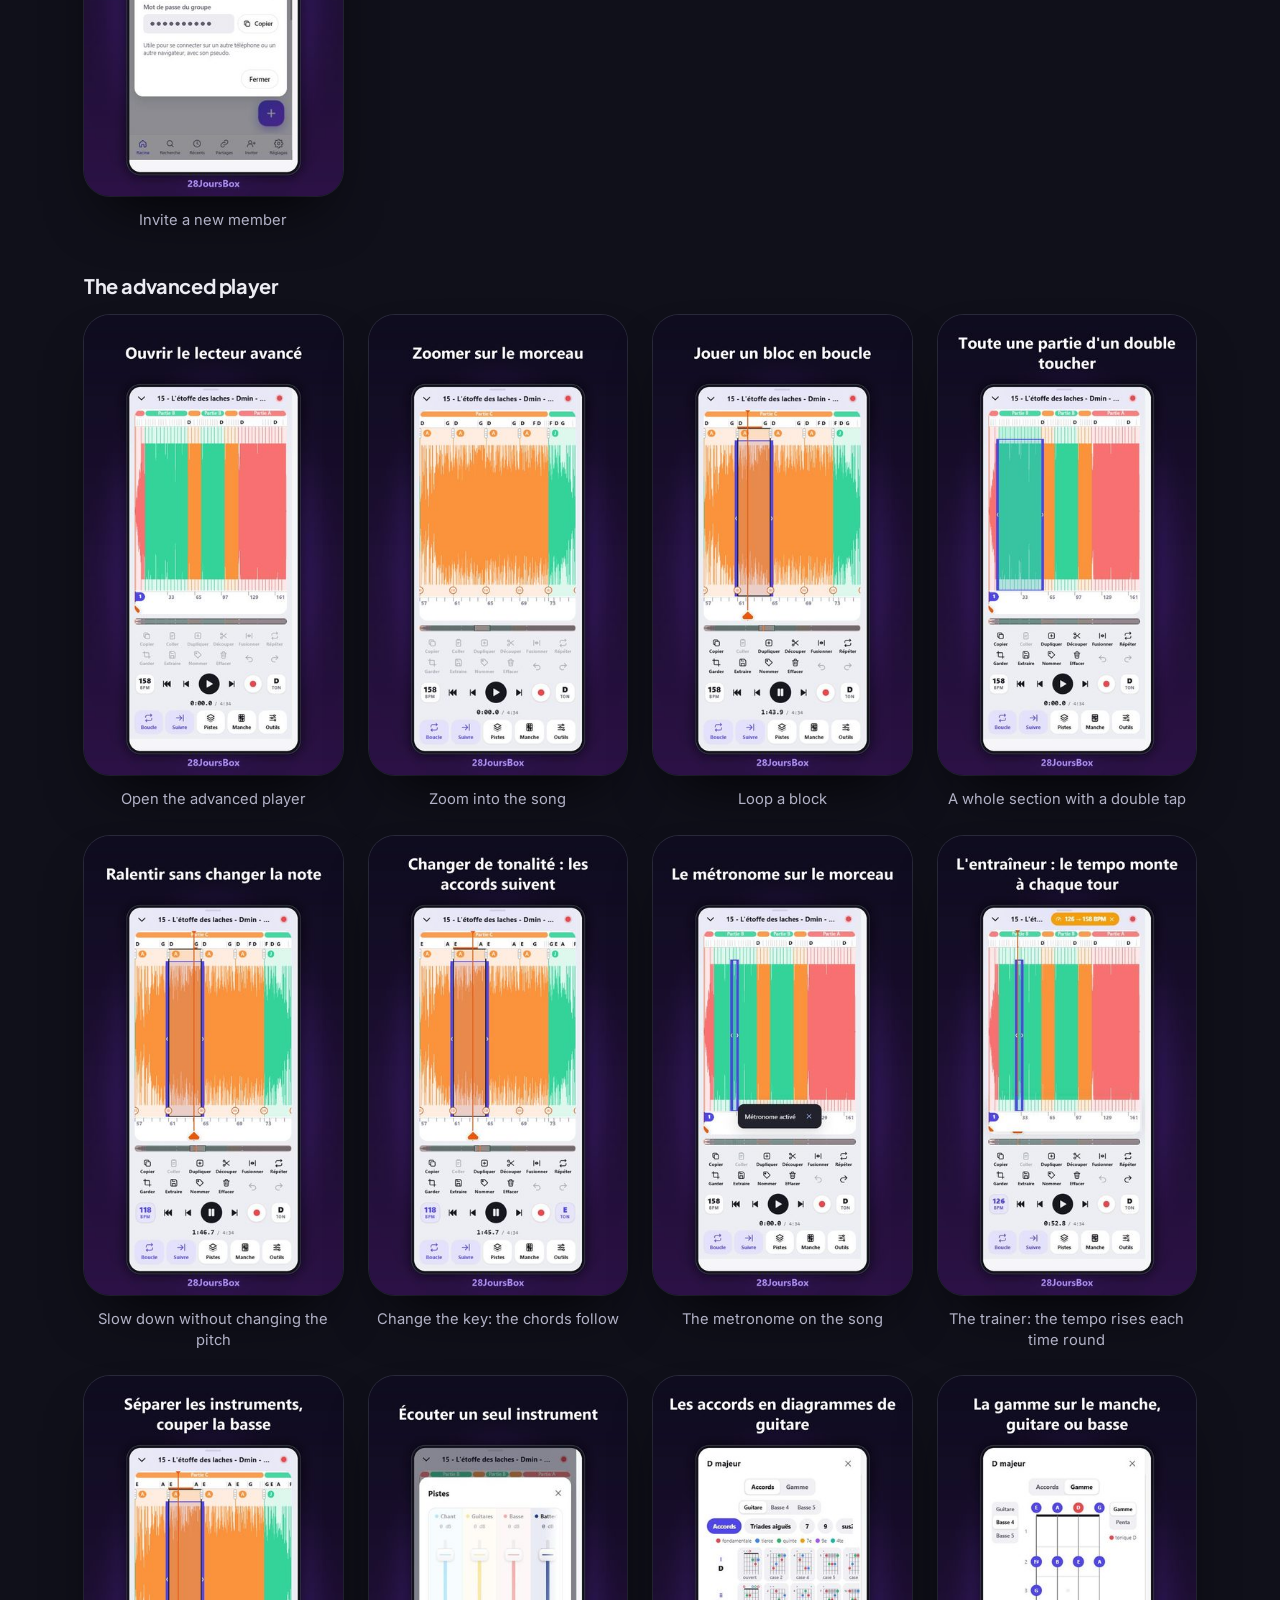
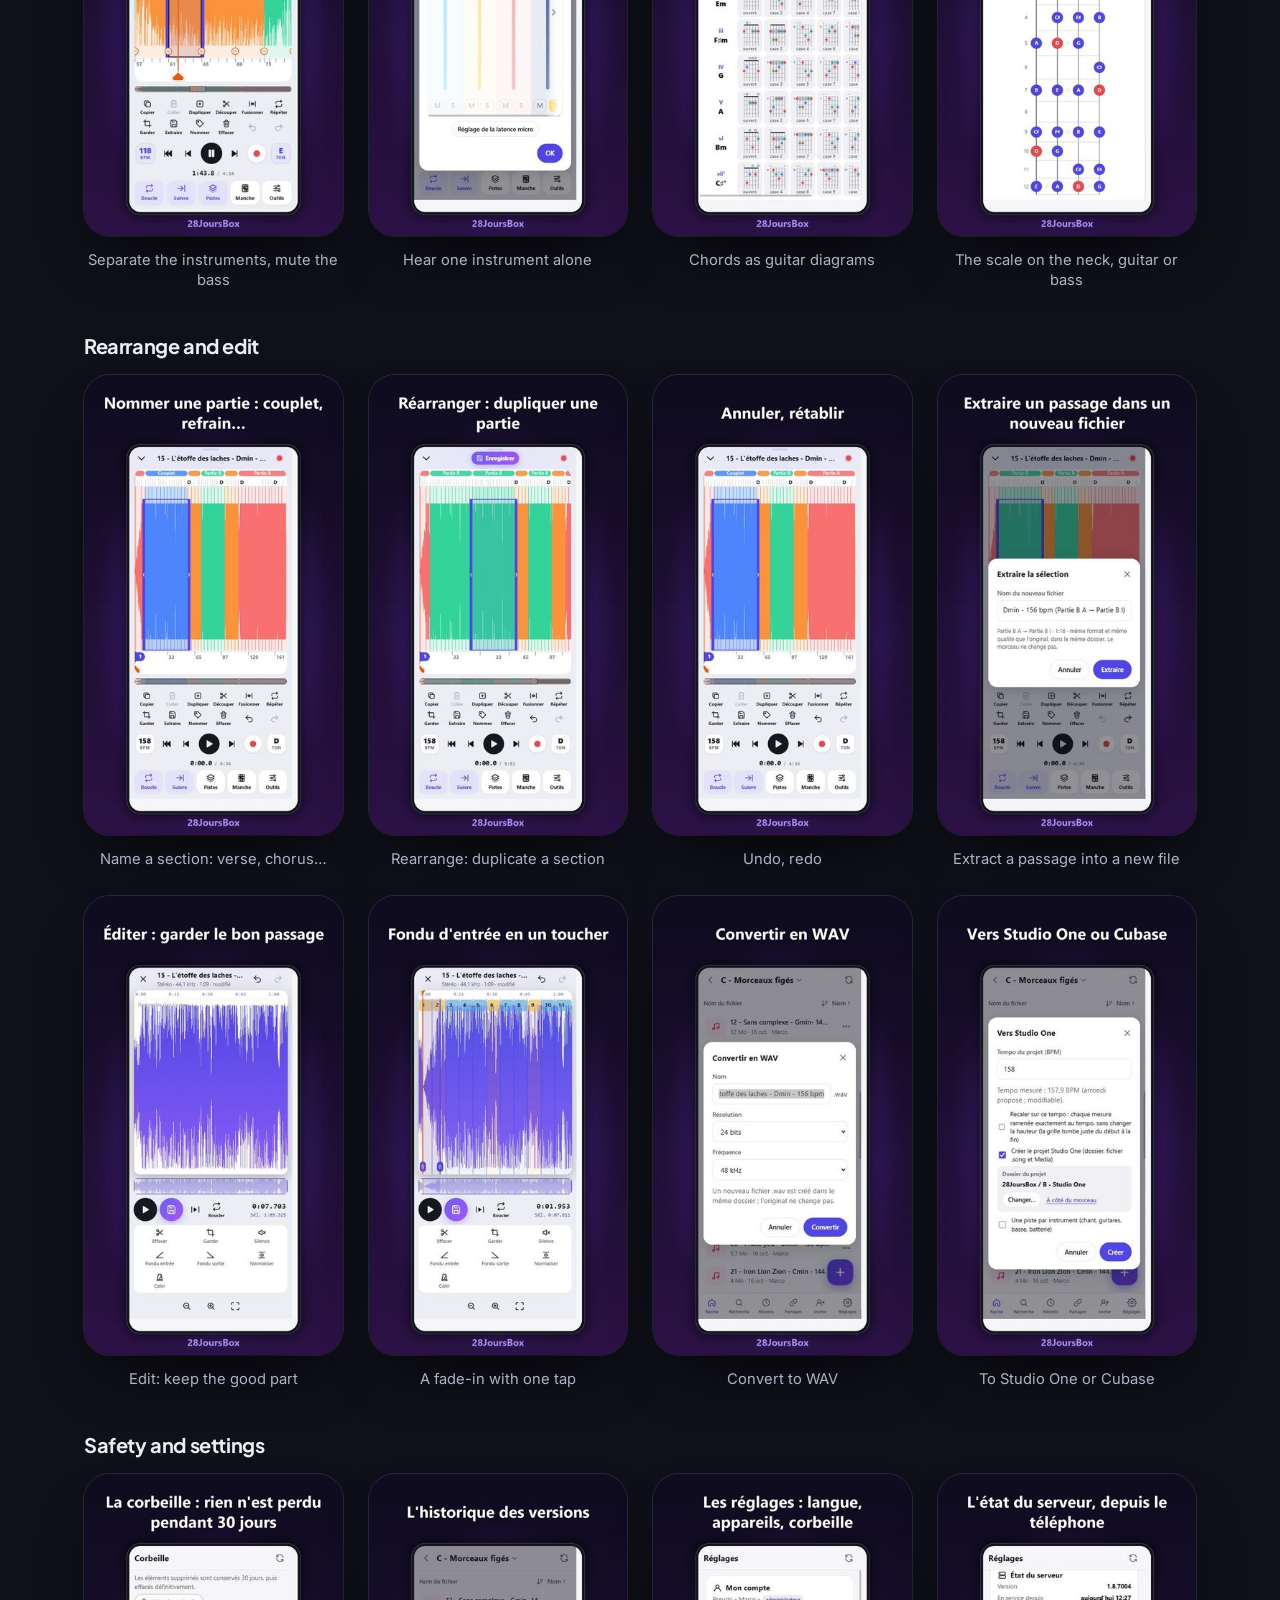
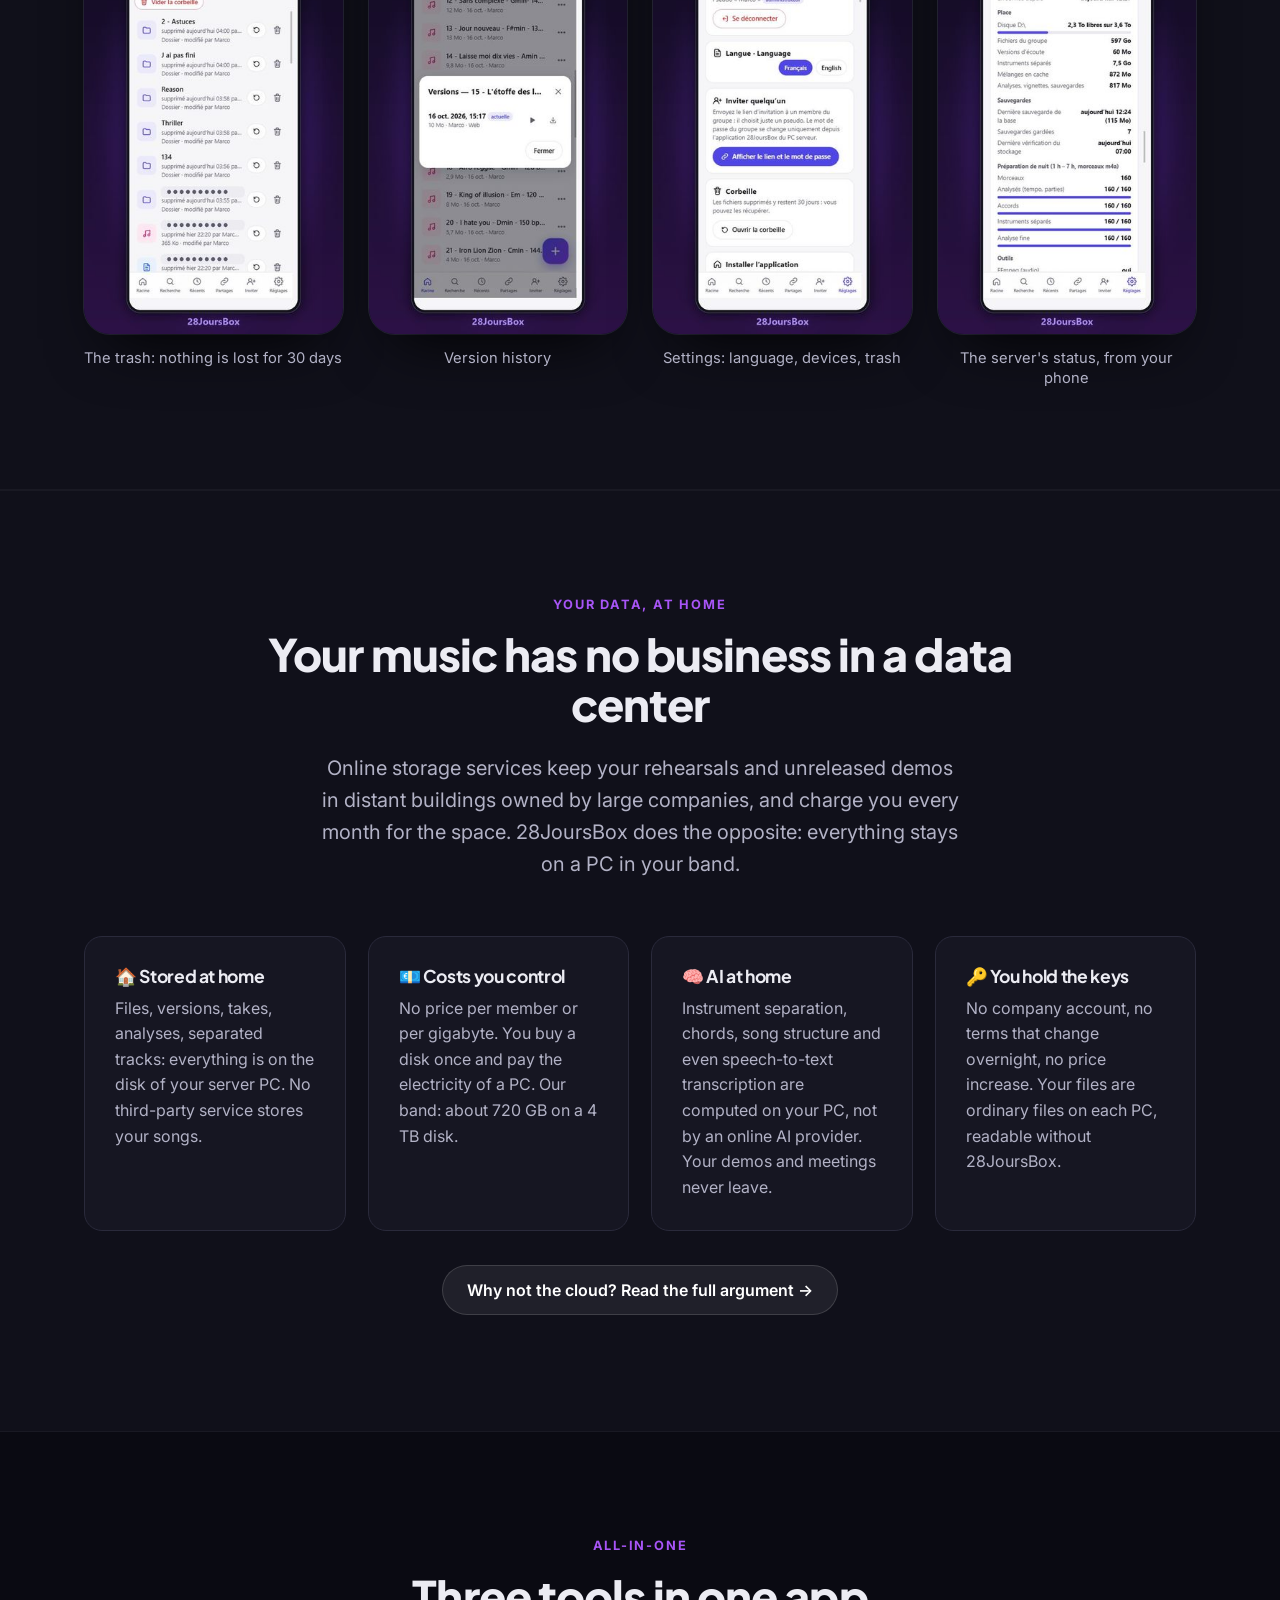
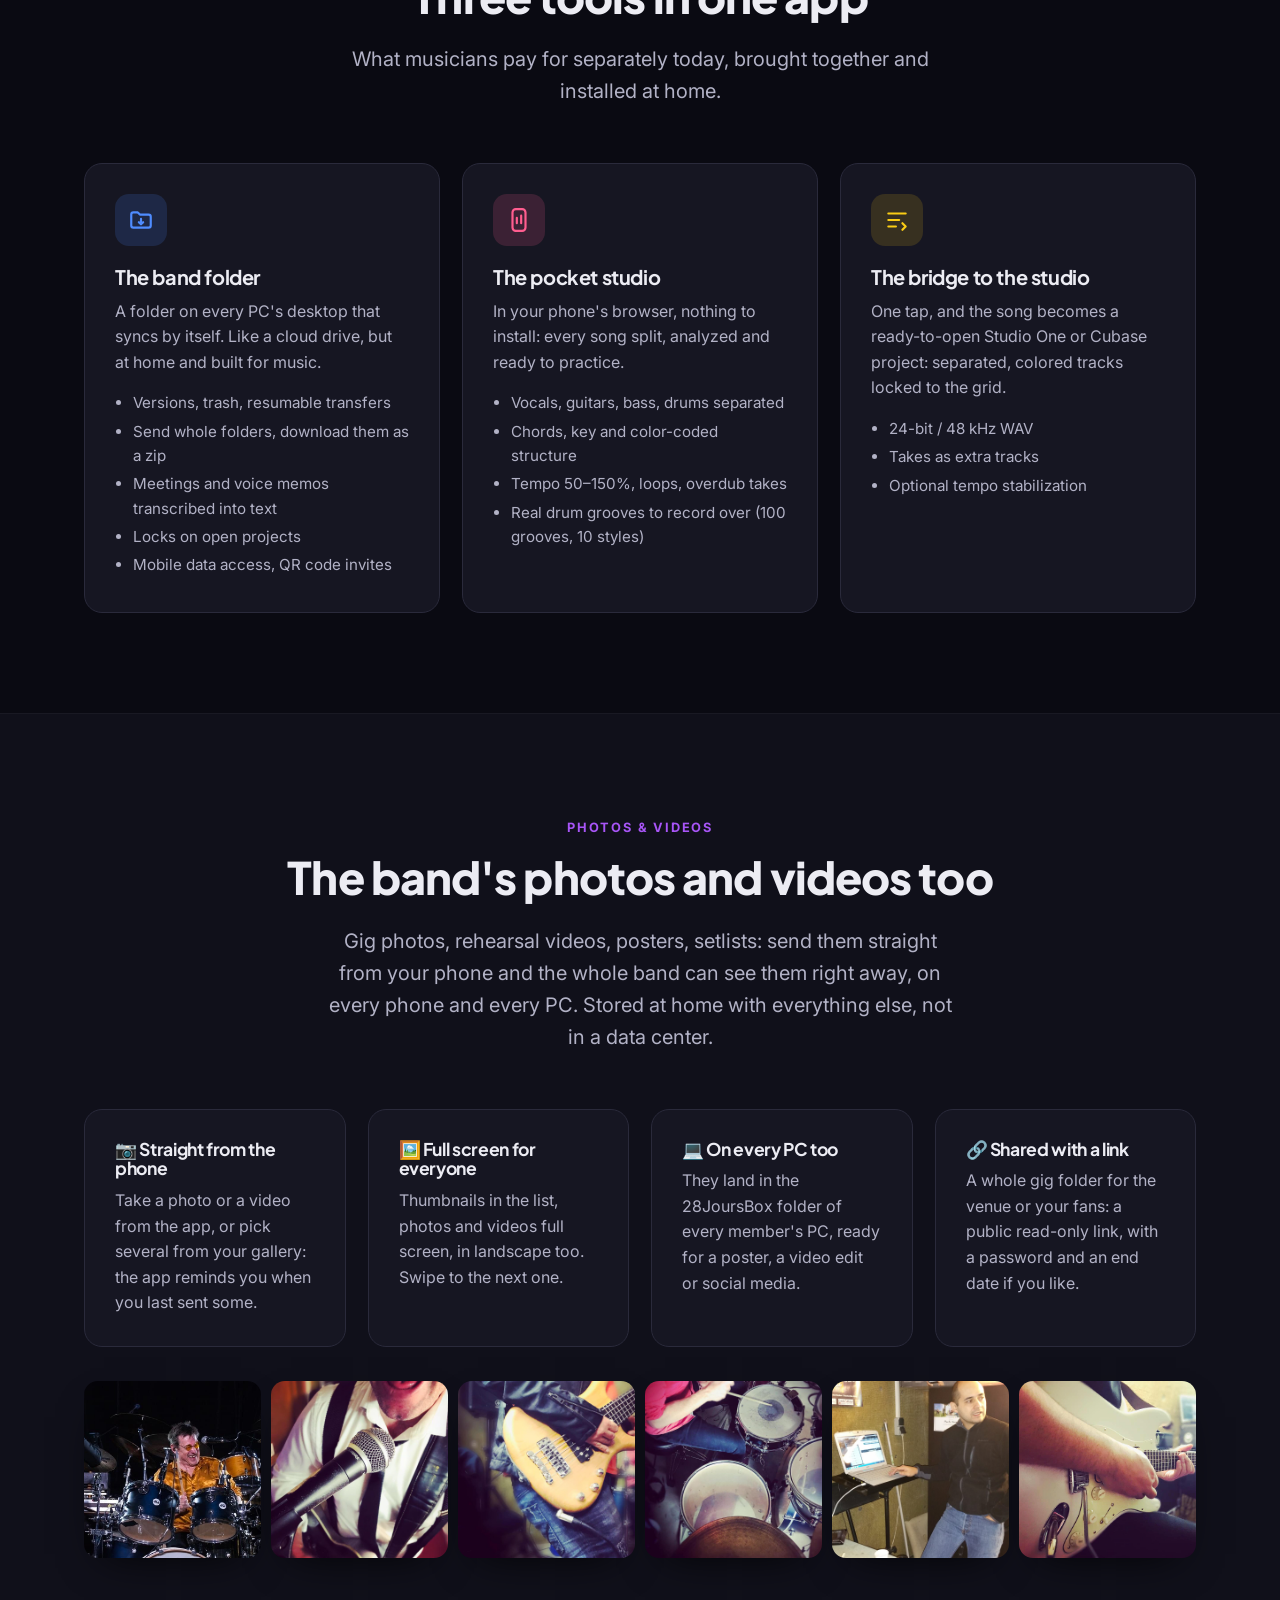
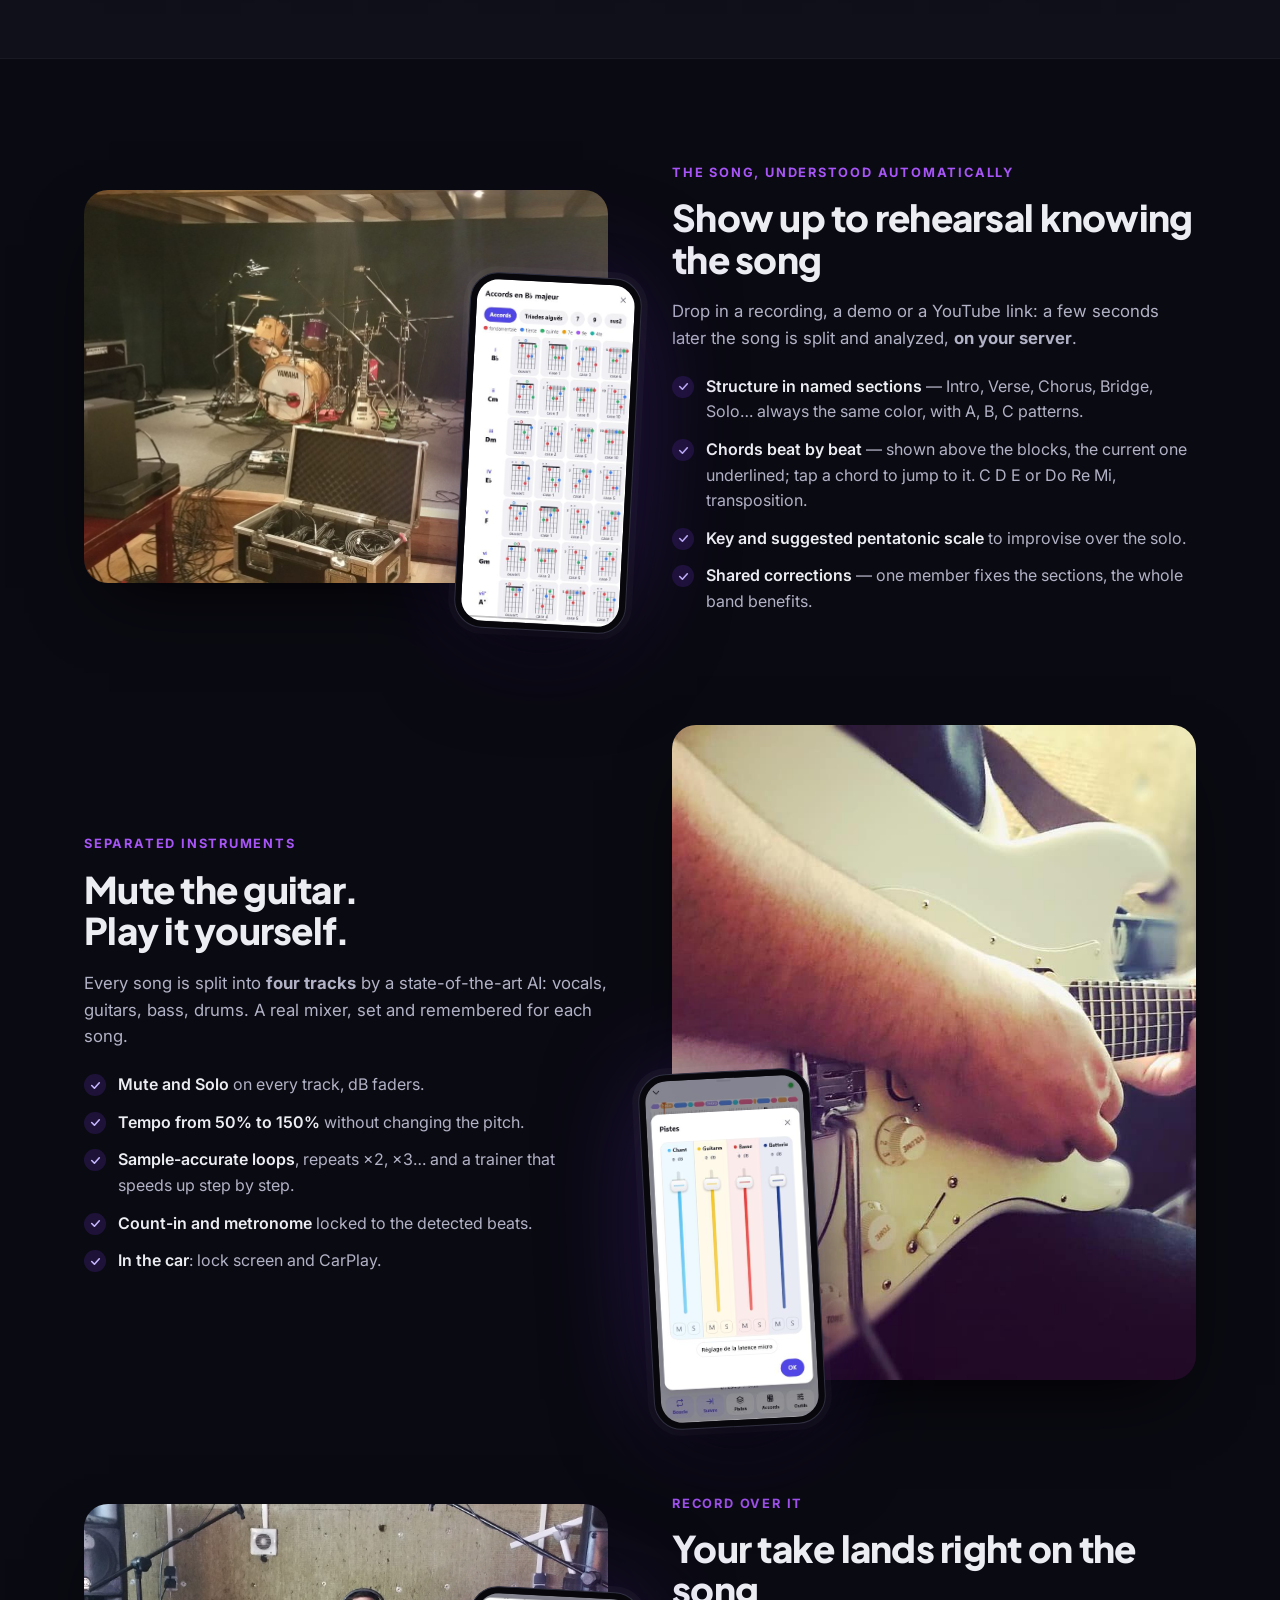
==== commit a9120c91: "Accueil : 4 vidéos de plus (corbeille, versions, réglages, état du serveur) Co-Authored-By: Claude O" ====
--- a/index.html
+++ b/index.html
@@ -13,7 +13,7 @@
 <link href="https://fonts.googleapis.com" rel="preconnect"/>
 <link crossorigin="" href="https://fonts.gstatic.com" rel="preconnect"/>
 <link href="https://fonts.googleapis.com/css2?family=Inter:wght@400;500;600;700&amp;family=Plus+Jakarta+Sans:wght@700;800&amp;display=swap" rel="stylesheet"/>
-<link href="style.css?v=26" rel="stylesheet"/>
+<link href="style.css?v=27" rel="stylesheet"/>
 </head>
 <body>
 <nav class="nav">
@@ -102,8 +102,7 @@
 <div class="section-head center reveal"><span class="eyebrow" data-i18n="shot_eyebrow">Real screenshots</span><h2 data-i18n="shot_title">From the rehearsal to your DAW, all on your phone</h2><p class="lead" data-i18n="shot_lead">Real screenshots, in the order you'll use them, with one of our own songs, "Born to lose". The app is available in French and English (the advanced player and the recorder are still in French for now).</p></div>
 <div class="gallery"><figure class="reveal"><div class="phone shot"><img alt="1. Record the rehearsal, to a click or a real drum groove" data-i18n-alt="shot_metronome" height="808" loading="lazy" src="img/captures/metronome.png?v=2" width="373"/></div><figcaption data-i18n="shot_metronome">1. Record the rehearsal, to a click or a real drum groove</figcaption></figure><figure class="reveal"><div class="phone shot"><img alt="2. Find it in the band folder" data-i18n-alt="shot_liste" height="808" loading="lazy" src="img/captures/liste.png?v=2" width="373"/></div><figcaption data-i18n="shot_liste">2. Find it in the band folder</figcaption></figure><figure class="reveal"><div class="phone shot"><img alt="3. Rework it in blocks that loop" data-i18n-alt="shot_lecteur" height="808" loading="lazy" src="img/captures/lecteur.png?v=2" width="373"/></div><figcaption data-i18n="shot_lecteur">3. Rework it in blocks that loop</figcaption></figure><figure class="reveal"><div class="phone shot"><img alt="4. Separate the instruments and mix" data-i18n-alt="shot_mixage" height="808" loading="lazy" src="img/captures/mixage.png" width="373"/></div><figcaption data-i18n="shot_mixage">4. Separate the instruments and mix</figcaption></figure><figure class="reveal"><div class="phone shot"><img alt="5. Play the chords, as guitar diagrams" data-i18n-alt="shot_accords" height="808" loading="lazy" src="img/captures/accords.png" width="373"/></div><figcaption data-i18n="shot_accords">5. Play the chords, as guitar diagrams</figcaption></figure><figure class="reveal"><div class="phone shot"><img alt="6. Share it, or send it to your DAW (Studio One, Cubase)" data-i18n-alt="shot_actions" height="808" loading="lazy" src="img/captures/actions.png" width="373"/></div><figcaption data-i18n="shot_actions">6. Share it, or send it to your DAW (Studio One, Cubase)</figcaption></figure></div></div></section><section class="alt" id="videos"><div class="wrap">
 <div class="section-head center reveal"><span class="eyebrow" data-i18n="vid_eyebrow">In video</span><h2 data-i18n="vid_title">Visual examples of the features</h2><p class="lead" data-i18n="vid_lead">Each short video shows one feature, filmed in the app (in French).</p></div>
-
-<h3 class="video-theme" data-i18n="vt_fichiers">The band's files</h3><div class="video-gallery"><figure class="reveal"><video aria-label="The band folder" class="demo" data-i18n-aria-label="vc_dossier" height="1280" loop="" muted="" playsinline="" poster="img/videos/dossier.jpg" preload="none" width="720"><source src="img/videos/dossier.mp4" type="video/mp4"/></video><figcaption data-i18n="vc_dossier">The band folder</figcaption></figure><figure class="reveal"><video aria-label="Jump back up in one go" class="demo" data-i18n-aria-label="vc_allera" height="1280" loop="" muted="" playsinline="" poster="img/videos/allera.jpg" preload="none" width="720"><source src="img/videos/allera.mp4" type="video/mp4"/></video><figcaption data-i18n="vc_allera">Jump back up in one go</figcaption></figure><figure class="reveal"><video aria-label="Sort by name, date, type or size" class="demo" data-i18n-aria-label="vc_trier" height="1280" loop="" muted="" playsinline="" poster="img/videos/trier.jpg" preload="none" width="720"><source src="img/videos/trier.mp4" type="video/mp4"/></video><figcaption data-i18n="vc_trier">Sort by name, date, type or size</figcaption></figure><figure class="reveal"><video aria-label="Listen with one tap" class="demo" data-i18n-aria-label="vc_ecouter" height="1280" loop="" muted="" playsinline="" poster="img/videos/ecouter.jpg" preload="none" width="720"><source src="img/videos/ecouter.mp4" type="video/mp4"/></video><figcaption data-i18n="vc_ecouter">Listen with one tap</figcaption></figure><figure class="reveal"><video aria-label="Mini-player: loop, next song" class="demo" data-i18n-aria-label="vc_minilecteur" height="1280" loop="" muted="" playsinline="" poster="img/videos/minilecteur.jpg" preload="none" width="720"><source src="img/videos/minilecteur.mp4" type="video/mp4"/></video><figcaption data-i18n="vc_minilecteur">Mini-player: loop, next song</figcaption></figure><figure class="reveal"><video aria-label="Swipe for quick actions" class="demo" data-i18n-aria-label="vc_glisser" height="1280" loop="" muted="" playsinline="" poster="img/videos/glisser.jpg" preload="none" width="720"><source src="img/videos/glisser.mp4" type="video/mp4"/></video><figcaption data-i18n="vc_glisser">Swipe for quick actions</figcaption></figure><figure class="reveal"><video aria-label="A file's menu: WAV, Studio One, Cubase, text" class="demo" data-i18n-aria-label="vc_menu" height="1280" loop="" muted="" playsinline="" poster="img/videos/menu.jpg" preload="none" width="720"><source src="img/videos/menu.mp4" type="video/mp4"/></video><figcaption data-i18n="vc_menu">A file's menu: WAV, Studio One, Cubase, text</figcaption></figure><figure class="reveal"><video aria-label="Select several files" class="demo" data-i18n-aria-label="vc_selection" height="1280" loop="" muted="" playsinline="" poster="img/videos/selection.jpg" preload="none" width="720"><source src="img/videos/selection.mp4" type="video/mp4"/></video><figcaption data-i18n="vc_selection">Select several files</figcaption></figure><figure class="reveal"><video aria-label="Move into a folder" class="demo" data-i18n-aria-label="vc_deplacer" height="1280" loop="" muted="" playsinline="" poster="img/videos/deplacer.jpg" preload="none" width="720"><source src="img/videos/deplacer.mp4" type="video/mp4"/></video><figcaption data-i18n="vc_deplacer">Move into a folder</figcaption></figure><figure class="reveal"><video aria-label="Rename" class="demo" data-i18n-aria-label="vc_renommer" height="1280" loop="" muted="" playsinline="" poster="img/videos/renommer.jpg" preload="none" width="720"><source src="img/videos/renommer.mp4" type="video/mp4"/></video><figcaption data-i18n="vc_renommer">Rename</figcaption></figure><figure class="reveal"><video aria-label="Create a folder" class="demo" data-i18n-aria-label="vc_nouveaudossier" height="1280" loop="" muted="" playsinline="" poster="img/videos/nouveaudossier.jpg" preload="none" width="720"><source src="img/videos/nouveaudossier.mp4" type="video/mp4"/></video><figcaption data-i18n="vc_nouveaudossier">Create a folder</figcaption></figure><figure class="reveal"><video aria-label="Find a file" class="demo" data-i18n-aria-label="vc_rechercher" height="1280" loop="" muted="" playsinline="" poster="img/videos/rechercher.jpg" preload="none" width="720"><source src="img/videos/rechercher.mp4" type="video/mp4"/></video><figcaption data-i18n="vc_rechercher">Find a file</figcaption></figure><figure class="reveal"><video aria-label="Add: record, import, photos" class="demo" data-i18n-aria-label="vc_ajouter" height="1280" loop="" muted="" playsinline="" poster="img/videos/ajouter.jpg" preload="none" width="720"><source src="img/videos/ajouter.mp4" type="video/mp4"/></video><figcaption data-i18n="vc_ajouter">Add: record, import, photos</figcaption></figure><figure class="reveal"><video aria-label="Import a YouTube video's audio" class="demo" data-i18n-aria-label="vc_youtube" height="1280" loop="" muted="" playsinline="" poster="img/videos/youtube.jpg" preload="none" width="720"><source src="img/videos/youtube.mp4" type="video/mp4"/></video><figcaption data-i18n="vc_youtube">Import a YouTube video's audio</figcaption></figure></div><h3 class="video-theme" data-i18n="vt_partager">View and share</h3><div class="video-gallery"><figure class="reveal"><video aria-label="Gig photos and videos" class="demo" data-i18n-aria-label="vc_photos" height="1280" loop="" muted="" playsinline="" poster="img/videos/photos.jpg" preload="none" width="720"><source src="img/videos/photos.mp4" type="video/mp4"/></video><figcaption data-i18n="vc_photos">Gig photos and videos</figcaption></figure><figure class="reveal"><video aria-label="Read a Word or PowerPoint document" class="demo" data-i18n-aria-label="vc_document" height="1280" loop="" muted="" playsinline="" poster="img/videos/document.jpg" preload="none" width="720"><source src="img/videos/document.mp4" type="video/mp4"/></video><figcaption data-i18n="vc_document">Read a Word or PowerPoint document</figcaption></figure><figure class="reveal"><video aria-label="Create a share link" class="demo" data-i18n-aria-label="vc_lien" height="1280" loop="" muted="" playsinline="" poster="img/videos/lien.jpg" preload="none" width="720"><source src="img/videos/lien.mp4" type="video/mp4"/></video><figcaption data-i18n="vc_lien">Create a share link</figcaption></figure><figure class="reveal"><video aria-label="Send a song by email" class="demo" data-i18n-aria-label="vc_mail" height="1280" loop="" muted="" playsinline="" poster="img/videos/mail.jpg" preload="none" width="720"><source src="img/videos/mail.mp4" type="video/mp4"/></video><figcaption data-i18n="vc_mail">Send a song by email</figcaption></figure><figure class="reveal"><video aria-label="Invite a new member" class="demo" data-i18n-aria-label="vc_inviter" height="1280" loop="" muted="" playsinline="" poster="img/videos/inviter.jpg" preload="none" width="720"><source src="img/videos/inviter.mp4" type="video/mp4"/></video><figcaption data-i18n="vc_inviter">Invite a new member</figcaption></figure></div><h3 class="video-theme" data-i18n="vt_lecteur">The advanced player</h3><div class="video-gallery"><figure class="reveal"><video aria-label="Open the advanced player" class="demo" data-i18n-aria-label="vc_lecteur" height="1280" loop="" muted="" playsinline="" poster="img/videos/lecteur.jpg" preload="none" width="720"><source src="img/videos/lecteur.mp4" type="video/mp4"/></video><figcaption data-i18n="vc_lecteur">Open the advanced player</figcaption></figure><figure class="reveal"><video aria-label="Zoom into the song" class="demo" data-i18n-aria-label="vc_zoomer" height="1280" loop="" muted="" playsinline="" poster="img/videos/zoomer.jpg" preload="none" width="720"><source src="img/videos/zoomer.mp4" type="video/mp4"/></video><figcaption data-i18n="vc_zoomer">Zoom into the song</figcaption></figure><figure class="reveal"><video aria-label="Loop a block" class="demo" data-i18n-aria-label="vc_boucle" height="1280" loop="" muted="" playsinline="" poster="img/videos/boucle.jpg" preload="none" width="720"><source src="img/videos/boucle.mp4" type="video/mp4"/></video><figcaption data-i18n="vc_boucle">Loop a block</figcaption></figure><figure class="reveal"><video aria-label="A whole section with a double tap" class="demo" data-i18n-aria-label="vc_partie" height="1280" loop="" muted="" playsinline="" poster="img/videos/partie.jpg" preload="none" width="720"><source src="img/videos/partie.mp4" type="video/mp4"/></video><figcaption data-i18n="vc_partie">A whole section with a double tap</figcaption></figure><figure class="reveal"><video aria-label="Slow down without changing the pitch" class="demo" data-i18n-aria-label="vc_tempo" height="1280" loop="" muted="" playsinline="" poster="img/videos/tempo.jpg" preload="none" width="720"><source src="img/videos/tempo.mp4" type="video/mp4"/></video><figcaption data-i18n="vc_tempo">Slow down without changing the pitch</figcaption></figure><figure class="reveal"><video aria-label="Change the key: the chords follow" class="demo" data-i18n-aria-label="vc_tonalite" height="1280" loop="" muted="" playsinline="" poster="img/videos/tonalite.jpg" preload="none" width="720"><source src="img/videos/tonalite.mp4" type="video/mp4"/></video><figcaption data-i18n="vc_tonalite">Change the key: the chords follow</figcaption></figure><figure class="reveal"><video aria-label="The metronome on the song" class="demo" data-i18n-aria-label="vc_metronome" height="1280" loop="" muted="" playsinline="" poster="img/videos/metronome.jpg" preload="none" width="720"><source src="img/videos/metronome.mp4" type="video/mp4"/></video><figcaption data-i18n="vc_metronome">The metronome on the song</figcaption></figure><figure class="reveal"><video aria-label="The trainer: the tempo rises each time round" class="demo" data-i18n-aria-label="vc_entraineur" height="1280" loop="" muted="" playsinline="" poster="img/videos/entraineur.jpg" preload="none" width="720"><source src="img/videos/entraineur.mp4" type="video/mp4"/></video><figcaption data-i18n="vc_entraineur">The trainer: the tempo rises each time round</figcaption></figure><figure class="reveal"><video aria-label="Separate the instruments, mute the bass" class="demo" data-i18n-aria-label="vc_pistes" height="1280" loop="" muted="" playsinline="" poster="img/videos/pistes.jpg" preload="none" width="720"><source src="img/videos/pistes.mp4" type="video/mp4"/></video><figcaption data-i18n="vc_pistes">Separate the instruments, mute the bass</figcaption></figure><figure class="reveal"><video aria-label="Hear one instrument alone" class="demo" data-i18n-aria-label="vc_solo" height="1280" loop="" muted="" playsinline="" poster="img/videos/solo.jpg" preload="none" width="720"><source src="img/videos/solo.mp4" type="video/mp4"/></video><figcaption data-i18n="vc_solo">Hear one instrument alone</figcaption></figure><figure class="reveal"><video aria-label="Chords as guitar diagrams" class="demo" data-i18n-aria-label="vc_accords" height="1280" loop="" muted="" playsinline="" poster="img/videos/accords.jpg" preload="none" width="720"><source src="img/videos/accords.mp4" type="video/mp4"/></video><figcaption data-i18n="vc_accords">Chords as guitar diagrams</figcaption></figure><figure class="reveal"><video aria-label="The scale on the neck, guitar or bass" class="demo" data-i18n-aria-label="vc_gamme" height="1280" loop="" muted="" playsinline="" poster="img/videos/gamme.jpg" preload="none" width="720"><source src="img/videos/gamme.mp4" type="video/mp4"/></video><figcaption data-i18n="vc_gamme">The scale on the neck, guitar or bass</figcaption></figure></div><h3 class="video-theme" data-i18n="vt_editer">Rearrange and edit</h3><div class="video-gallery"><figure class="reveal"><video aria-label="Name a section: verse, chorus…" class="demo" data-i18n-aria-label="vc_nommer" height="1280" loop="" muted="" playsinline="" poster="img/videos/nommer.jpg" preload="none" width="720"><source src="img/videos/nommer.mp4" type="video/mp4"/></video><figcaption data-i18n="vc_nommer">Name a section: verse, chorus…</figcaption></figure><figure class="reveal"><video aria-label="Rearrange: duplicate a section" class="demo" data-i18n-aria-label="vc_rearranger" height="1280" loop="" muted="" playsinline="" poster="img/videos/rearranger.jpg" preload="none" width="720"><source src="img/videos/rearranger.mp4" type="video/mp4"/></video><figcaption data-i18n="vc_rearranger">Rearrange: duplicate a section</figcaption></figure><figure class="reveal"><video aria-label="Undo, redo" class="demo" data-i18n-aria-label="vc_annuler" height="1280" loop="" muted="" playsinline="" poster="img/videos/annuler.jpg" preload="none" width="720"><source src="img/videos/annuler.mp4" type="video/mp4"/></video><figcaption data-i18n="vc_annuler">Undo, redo</figcaption></figure><figure class="reveal"><video aria-label="Extract a passage into a new file" class="demo" data-i18n-aria-label="vc_extraire" height="1280" loop="" muted="" playsinline="" poster="img/videos/extraire.jpg" preload="none" width="720"><source src="img/videos/extraire.mp4" type="video/mp4"/></video><figcaption data-i18n="vc_extraire">Extract a passage into a new file</figcaption></figure><figure class="reveal"><video aria-label="Edit: keep the good part" class="demo" data-i18n-aria-label="vc_editer" height="1280" loop="" muted="" playsinline="" poster="img/videos/editer.jpg" preload="none" width="720"><source src="img/videos/editer.mp4" type="video/mp4"/></video><figcaption data-i18n="vc_editer">Edit: keep the good part</figcaption></figure><figure class="reveal"><video aria-label="A fade-in with one tap" class="demo" data-i18n-aria-label="vc_fondu" height="1280" loop="" muted="" playsinline="" poster="img/videos/fondu.jpg" preload="none" width="720"><source src="img/videos/fondu.mp4" type="video/mp4"/></video><figcaption data-i18n="vc_fondu">A fade-in with one tap</figcaption></figure><figure class="reveal"><video aria-label="Convert to WAV" class="demo" data-i18n-aria-label="vc_wav" height="1280" loop="" muted="" playsinline="" poster="img/videos/wav.jpg" preload="none" width="720"><source src="img/videos/wav.mp4" type="video/mp4"/></video><figcaption data-i18n="vc_wav">Convert to WAV</figcaption></figure><figure class="reveal"><video aria-label="To Studio One or Cubase" class="demo" data-i18n-aria-label="vc_studioone" height="1280" loop="" muted="" playsinline="" poster="img/videos/studioone.jpg" preload="none" width="720"><source src="img/videos/studioone.mp4" type="video/mp4"/></video><figcaption data-i18n="vc_studioone">To Studio One or Cubase</figcaption></figure></div></div></section><section class="alt dc-band" id="data-centers"><div class="wrap">
+<h3 class="video-theme" data-i18n="vt_fichiers">The band's files</h3><div class="video-gallery"><figure class="reveal"><video aria-label="The band folder" class="demo" data-i18n-aria-label="vc_dossier" height="1280" loop="" muted="" playsinline="" poster="img/videos/dossier.jpg" preload="none" width="720"><source src="img/videos/dossier.mp4" type="video/mp4"/></video><figcaption data-i18n="vc_dossier">The band folder</figcaption></figure><figure class="reveal"><video aria-label="Jump back up in one go" class="demo" data-i18n-aria-label="vc_allera" height="1280" loop="" muted="" playsinline="" poster="img/videos/allera.jpg" preload="none" width="720"><source src="img/videos/allera.mp4" type="video/mp4"/></video><figcaption data-i18n="vc_allera">Jump back up in one go</figcaption></figure><figure class="reveal"><video aria-label="Sort by name, date, type or size" class="demo" data-i18n-aria-label="vc_trier" height="1280" loop="" muted="" playsinline="" poster="img/videos/trier.jpg" preload="none" width="720"><source src="img/videos/trier.mp4" type="video/mp4"/></video><figcaption data-i18n="vc_trier">Sort by name, date, type or size</figcaption></figure><figure class="reveal"><video aria-label="Listen with one tap" class="demo" data-i18n-aria-label="vc_ecouter" height="1280" loop="" muted="" playsinline="" poster="img/videos/ecouter.jpg" preload="none" width="720"><source src="img/videos/ecouter.mp4" type="video/mp4"/></video><figcaption data-i18n="vc_ecouter">Listen with one tap</figcaption></figure><figure class="reveal"><video aria-label="Mini-player: loop, next song" class="demo" data-i18n-aria-label="vc_minilecteur" height="1280" loop="" muted="" playsinline="" poster="img/videos/minilecteur.jpg" preload="none" width="720"><source src="img/videos/minilecteur.mp4" type="video/mp4"/></video><figcaption data-i18n="vc_minilecteur">Mini-player: loop, next song</figcaption></figure><figure class="reveal"><video aria-label="Swipe for quick actions" class="demo" data-i18n-aria-label="vc_glisser" height="1280" loop="" muted="" playsinline="" poster="img/videos/glisser.jpg" preload="none" width="720"><source src="img/videos/glisser.mp4" type="video/mp4"/></video><figcaption data-i18n="vc_glisser">Swipe for quick actions</figcaption></figure><figure class="reveal"><video aria-label="A file's menu: WAV, Studio One, Cubase, text" class="demo" data-i18n-aria-label="vc_menu" height="1280" loop="" muted="" playsinline="" poster="img/videos/menu.jpg" preload="none" width="720"><source src="img/videos/menu.mp4" type="video/mp4"/></video><figcaption data-i18n="vc_menu">A file's menu: WAV, Studio One, Cubase, text</figcaption></figure><figure class="reveal"><video aria-label="Select several files" class="demo" data-i18n-aria-label="vc_selection" height="1280" loop="" muted="" playsinline="" poster="img/videos/selection.jpg" preload="none" width="720"><source src="img/videos/selection.mp4" type="video/mp4"/></video><figcaption data-i18n="vc_selection">Select several files</figcaption></figure><figure class="reveal"><video aria-label="Move into a folder" class="demo" data-i18n-aria-label="vc_deplacer" height="1280" loop="" muted="" playsinline="" poster="img/videos/deplacer.jpg" preload="none" width="720"><source src="img/videos/deplacer.mp4" type="video/mp4"/></video><figcaption data-i18n="vc_deplacer">Move into a folder</figcaption></figure><figure class="reveal"><video aria-label="Rename" class="demo" data-i18n-aria-label="vc_renommer" height="1280" loop="" muted="" playsinline="" poster="img/videos/renommer.jpg" preload="none" width="720"><source src="img/videos/renommer.mp4" type="video/mp4"/></video><figcaption data-i18n="vc_renommer">Rename</figcaption></figure><figure class="reveal"><video aria-label="Create a folder" class="demo" data-i18n-aria-label="vc_nouveaudossier" height="1280" loop="" muted="" playsinline="" poster="img/videos/nouveaudossier.jpg" preload="none" width="720"><source src="img/videos/nouveaudossier.mp4" type="video/mp4"/></video><figcaption data-i18n="vc_nouveaudossier">Create a folder</figcaption></figure><figure class="reveal"><video aria-label="Find a file" class="demo" data-i18n-aria-label="vc_rechercher" height="1280" loop="" muted="" playsinline="" poster="img/videos/rechercher.jpg" preload="none" width="720"><source src="img/videos/rechercher.mp4" type="video/mp4"/></video><figcaption data-i18n="vc_rechercher">Find a file</figcaption></figure><figure class="reveal"><video aria-label="Add: record, import, photos" class="demo" data-i18n-aria-label="vc_ajouter" height="1280" loop="" muted="" playsinline="" poster="img/videos/ajouter.jpg" preload="none" width="720"><source src="img/videos/ajouter.mp4" type="video/mp4"/></video><figcaption data-i18n="vc_ajouter">Add: record, import, photos</figcaption></figure><figure class="reveal"><video aria-label="Import a YouTube video's audio" class="demo" data-i18n-aria-label="vc_youtube" height="1280" loop="" muted="" playsinline="" poster="img/videos/youtube.jpg" preload="none" width="720"><source src="img/videos/youtube.mp4" type="video/mp4"/></video><figcaption data-i18n="vc_youtube">Import a YouTube video's audio</figcaption></figure></div><h3 class="video-theme" data-i18n="vt_partager">View and share</h3><div class="video-gallery"><figure class="reveal"><video aria-label="Gig photos and videos" class="demo" data-i18n-aria-label="vc_photos" height="1280" loop="" muted="" playsinline="" poster="img/videos/photos.jpg" preload="none" width="720"><source src="img/videos/photos.mp4" type="video/mp4"/></video><figcaption data-i18n="vc_photos">Gig photos and videos</figcaption></figure><figure class="reveal"><video aria-label="Read a Word or PowerPoint document" class="demo" data-i18n-aria-label="vc_document" height="1280" loop="" muted="" playsinline="" poster="img/videos/document.jpg" preload="none" width="720"><source src="img/videos/document.mp4" type="video/mp4"/></video><figcaption data-i18n="vc_document">Read a Word or PowerPoint document</figcaption></figure><figure class="reveal"><video aria-label="Create a share link" class="demo" data-i18n-aria-label="vc_lien" height="1280" loop="" muted="" playsinline="" poster="img/videos/lien.jpg" preload="none" width="720"><source src="img/videos/lien.mp4" type="video/mp4"/></video><figcaption data-i18n="vc_lien">Create a share link</figcaption></figure><figure class="reveal"><video aria-label="Send a song by email" class="demo" data-i18n-aria-label="vc_mail" height="1280" loop="" muted="" playsinline="" poster="img/videos/mail.jpg" preload="none" width="720"><source src="img/videos/mail.mp4" type="video/mp4"/></video><figcaption data-i18n="vc_mail">Send a song by email</figcaption></figure><figure class="reveal"><video aria-label="Invite a new member" class="demo" data-i18n-aria-label="vc_inviter" height="1280" loop="" muted="" playsinline="" poster="img/videos/inviter.jpg" preload="none" width="720"><source src="img/videos/inviter.mp4" type="video/mp4"/></video><figcaption data-i18n="vc_inviter">Invite a new member</figcaption></figure></div><h3 class="video-theme" data-i18n="vt_lecteur">The advanced player</h3><div class="video-gallery"><figure class="reveal"><video aria-label="Open the advanced player" class="demo" data-i18n-aria-label="vc_lecteur" height="1280" loop="" muted="" playsinline="" poster="img/videos/lecteur.jpg" preload="none" width="720"><source src="img/videos/lecteur.mp4" type="video/mp4"/></video><figcaption data-i18n="vc_lecteur">Open the advanced player</figcaption></figure><figure class="reveal"><video aria-label="Zoom into the song" class="demo" data-i18n-aria-label="vc_zoomer" height="1280" loop="" muted="" playsinline="" poster="img/videos/zoomer.jpg" preload="none" width="720"><source src="img/videos/zoomer.mp4" type="video/mp4"/></video><figcaption data-i18n="vc_zoomer">Zoom into the song</figcaption></figure><figure class="reveal"><video aria-label="Loop a block" class="demo" data-i18n-aria-label="vc_boucle" height="1280" loop="" muted="" playsinline="" poster="img/videos/boucle.jpg" preload="none" width="720"><source src="img/videos/boucle.mp4" type="video/mp4"/></video><figcaption data-i18n="vc_boucle">Loop a block</figcaption></figure><figure class="reveal"><video aria-label="A whole section with a double tap" class="demo" data-i18n-aria-label="vc_partie" height="1280" loop="" muted="" playsinline="" poster="img/videos/partie.jpg" preload="none" width="720"><source src="img/videos/partie.mp4" type="video/mp4"/></video><figcaption data-i18n="vc_partie">A whole section with a double tap</figcaption></figure><figure class="reveal"><video aria-label="Slow down without changing the pitch" class="demo" data-i18n-aria-label="vc_tempo" height="1280" loop="" muted="" playsinline="" poster="img/videos/tempo.jpg" preload="none" width="720"><source src="img/videos/tempo.mp4" type="video/mp4"/></video><figcaption data-i18n="vc_tempo">Slow down without changing the pitch</figcaption></figure><figure class="reveal"><video aria-label="Change the key: the chords follow" class="demo" data-i18n-aria-label="vc_tonalite" height="1280" loop="" muted="" playsinline="" poster="img/videos/tonalite.jpg" preload="none" width="720"><source src="img/videos/tonalite.mp4" type="video/mp4"/></video><figcaption data-i18n="vc_tonalite">Change the key: the chords follow</figcaption></figure><figure class="reveal"><video aria-label="The metronome on the song" class="demo" data-i18n-aria-label="vc_metronome" height="1280" loop="" muted="" playsinline="" poster="img/videos/metronome.jpg" preload="none" width="720"><source src="img/videos/metronome.mp4" type="video/mp4"/></video><figcaption data-i18n="vc_metronome">The metronome on the song</figcaption></figure><figure class="reveal"><video aria-label="The trainer: the tempo rises each time round" class="demo" data-i18n-aria-label="vc_entraineur" height="1280" loop="" muted="" playsinline="" poster="img/videos/entraineur.jpg" preload="none" width="720"><source src="img/videos/entraineur.mp4" type="video/mp4"/></video><figcaption data-i18n="vc_entraineur">The trainer: the tempo rises each time round</figcaption></figure><figure class="reveal"><video aria-label="Separate the instruments, mute the bass" class="demo" data-i18n-aria-label="vc_pistes" height="1280" loop="" muted="" playsinline="" poster="img/videos/pistes.jpg" preload="none" width="720"><source src="img/videos/pistes.mp4" type="video/mp4"/></video><figcaption data-i18n="vc_pistes">Separate the instruments, mute the bass</figcaption></figure><figure class="reveal"><video aria-label="Hear one instrument alone" class="demo" data-i18n-aria-label="vc_solo" height="1280" loop="" muted="" playsinline="" poster="img/videos/solo.jpg" preload="none" width="720"><source src="img/videos/solo.mp4" type="video/mp4"/></video><figcaption data-i18n="vc_solo">Hear one instrument alone</figcaption></figure><figure class="reveal"><video aria-label="Chords as guitar diagrams" class="demo" data-i18n-aria-label="vc_accords" height="1280" loop="" muted="" playsinline="" poster="img/videos/accords.jpg" preload="none" width="720"><source src="img/videos/accords.mp4" type="video/mp4"/></video><figcaption data-i18n="vc_accords">Chords as guitar diagrams</figcaption></figure><figure class="reveal"><video aria-label="The scale on the neck, guitar or bass" class="demo" data-i18n-aria-label="vc_gamme" height="1280" loop="" muted="" playsinline="" poster="img/videos/gamme.jpg" preload="none" width="720"><source src="img/videos/gamme.mp4" type="video/mp4"/></video><figcaption data-i18n="vc_gamme">The scale on the neck, guitar or bass</figcaption></figure></div><h3 class="video-theme" data-i18n="vt_editer">Rearrange and edit</h3><div class="video-gallery"><figure class="reveal"><video aria-label="Name a section: verse, chorus…" class="demo" data-i18n-aria-label="vc_nommer" height="1280" loop="" muted="" playsinline="" poster="img/videos/nommer.jpg" preload="none" width="720"><source src="img/videos/nommer.mp4" type="video/mp4"/></video><figcaption data-i18n="vc_nommer">Name a section: verse, chorus…</figcaption></figure><figure class="reveal"><video aria-label="Rearrange: duplicate a section" class="demo" data-i18n-aria-label="vc_rearranger" height="1280" loop="" muted="" playsinline="" poster="img/videos/rearranger.jpg" preload="none" width="720"><source src="img/videos/rearranger.mp4" type="video/mp4"/></video><figcaption data-i18n="vc_rearranger">Rearrange: duplicate a section</figcaption></figure><figure class="reveal"><video aria-label="Undo, redo" class="demo" data-i18n-aria-label="vc_annuler" height="1280" loop="" muted="" playsinline="" poster="img/videos/annuler.jpg" preload="none" width="720"><source src="img/videos/annuler.mp4" type="video/mp4"/></video><figcaption data-i18n="vc_annuler">Undo, redo</figcaption></figure><figure class="reveal"><video aria-label="Extract a passage into a new file" class="demo" data-i18n-aria-label="vc_extraire" height="1280" loop="" muted="" playsinline="" poster="img/videos/extraire.jpg" preload="none" width="720"><source src="img/videos/extraire.mp4" type="video/mp4"/></video><figcaption data-i18n="vc_extraire">Extract a passage into a new file</figcaption></figure><figure class="reveal"><video aria-label="Edit: keep the good part" class="demo" data-i18n-aria-label="vc_editer" height="1280" loop="" muted="" playsinline="" poster="img/videos/editer.jpg" preload="none" width="720"><source src="img/videos/editer.mp4" type="video/mp4"/></video><figcaption data-i18n="vc_editer">Edit: keep the good part</figcaption></figure><figure class="reveal"><video aria-label="A fade-in with one tap" class="demo" data-i18n-aria-label="vc_fondu" height="1280" loop="" muted="" playsinline="" poster="img/videos/fondu.jpg" preload="none" width="720"><source src="img/videos/fondu.mp4" type="video/mp4"/></video><figcaption data-i18n="vc_fondu">A fade-in with one tap</figcaption></figure><figure class="reveal"><video aria-label="Convert to WAV" class="demo" data-i18n-aria-label="vc_wav" height="1280" loop="" muted="" playsinline="" poster="img/videos/wav.jpg" preload="none" width="720"><source src="img/videos/wav.mp4" type="video/mp4"/></video><figcaption data-i18n="vc_wav">Convert to WAV</figcaption></figure><figure class="reveal"><video aria-label="To Studio One or Cubase" class="demo" data-i18n-aria-label="vc_studioone" height="1280" loop="" muted="" playsinline="" poster="img/videos/studioone.jpg" preload="none" width="720"><source src="img/videos/studioone.mp4" type="video/mp4"/></video><figcaption data-i18n="vc_studioone">To Studio One or Cubase</figcaption></figure></div><h3 class="video-theme" data-i18n="vt_securite">Safety and settings</h3><div class="video-gallery"><figure class="reveal"><video aria-label="The trash: nothing is lost for 30 days" class="demo" data-i18n-aria-label="vc_corbeille" height="1280" loop="" muted="" playsinline="" poster="img/videos/corbeille.jpg" preload="none" width="720"><source src="img/videos/corbeille.mp4" type="video/mp4"/></video><figcaption data-i18n="vc_corbeille">The trash: nothing is lost for 30 days</figcaption></figure><figure class="reveal"><video aria-label="Version history" class="demo" data-i18n-aria-label="vc_versions" height="1280" loop="" muted="" playsinline="" poster="img/videos/versions.jpg" preload="none" width="720"><source src="img/videos/versions.mp4" type="video/mp4"/></video><figcaption data-i18n="vc_versions">Version history</figcaption></figure><figure class="reveal"><video aria-label="Settings: language, devices, trash" class="demo" data-i18n-aria-label="vc_reglages" height="1280" loop="" muted="" playsinline="" poster="img/videos/reglages.jpg" preload="none" width="720"><source src="img/videos/reglages.mp4" type="video/mp4"/></video><figcaption data-i18n="vc_reglages">Settings: language, devices, trash</figcaption></figure><figure class="reveal"><video aria-label="The server's status, from your phone" class="demo" data-i18n-aria-label="vc_etatserveur" height="1280" loop="" muted="" playsinline="" poster="img/videos/etatserveur.jpg" preload="none" width="720"><source src="img/videos/etatserveur.mp4" type="video/mp4"/></video><figcaption data-i18n="vc_etatserveur">The server's status, from your phone</figcaption></figure></div></div></section><section class="alt dc-band" id="data-centers"><div class="wrap">
 <div class="section-head center reveal"><span class="eyebrow" data-i18n="dc_home_eyebrow">Your data, at home</span><h2 data-i18n="dc_home_title">Your music has no business in a data center</h2><p class="lead" data-i18n="dc_home_lead">Online storage services keep your rehearsals and unreleased demos in distant buildings owned by large companies, and charge you every month for the space. 28JoursBox does the opposite: everything stays on a PC in your band.</p></div>
 <div class="pillars dc-cards"><div class="pillar reveal"><h3 data-i18n="dc_c1_t">🏠 Stored at home</h3><p data-i18n="dc_c1_p">Files, versions, takes, analyses, separated tracks: everything is on the disk of your server PC. No third-party service stores your songs.</p></div><div class="pillar reveal"><h3 data-i18n="dc_c2_t">💶 Costs you control</h3><p data-i18n="dc_c2_p">No price per member or per gigabyte. You buy a disk once and pay the electricity of a PC. Our band: about 720 GB on a 4 TB disk.</p></div><div class="pillar reveal"><h3 data-i18n="dc_c3_t">🧠 AI at home</h3><p data-i18n="dc_c3_p">Instrument separation, chords, song structure and even speech-to-text transcription are computed on your PC, not by an online AI provider. Your demos and meetings never leave.</p></div><div class="pillar reveal"><h3 data-i18n="dc_c4_t">🔑 You hold the keys</h3><p data-i18n="dc_c4_p">No company account, no terms that change overnight, no price increase. Your files are ordinary files on each PC, readable without 28JoursBox.</p></div></div>
 <p class="center reveal" style="margin-top:34px"><a class="btn ghost" href="pourquoi.html"><span data-i18n="dc_home_more">Why not the cloud? Read the full argument →</span></a></p>
@@ -341,7 +340,7 @@
 </div>
 </footer>
 <script src="config.js?v=10"></script>
-<script src="i18n.js?v=26"></script>
-<script src="site.js?v=26"></script>
+<script src="i18n.js?v=27"></script>
+<script src="site.js?v=27"></script>
 </body>
 </html>
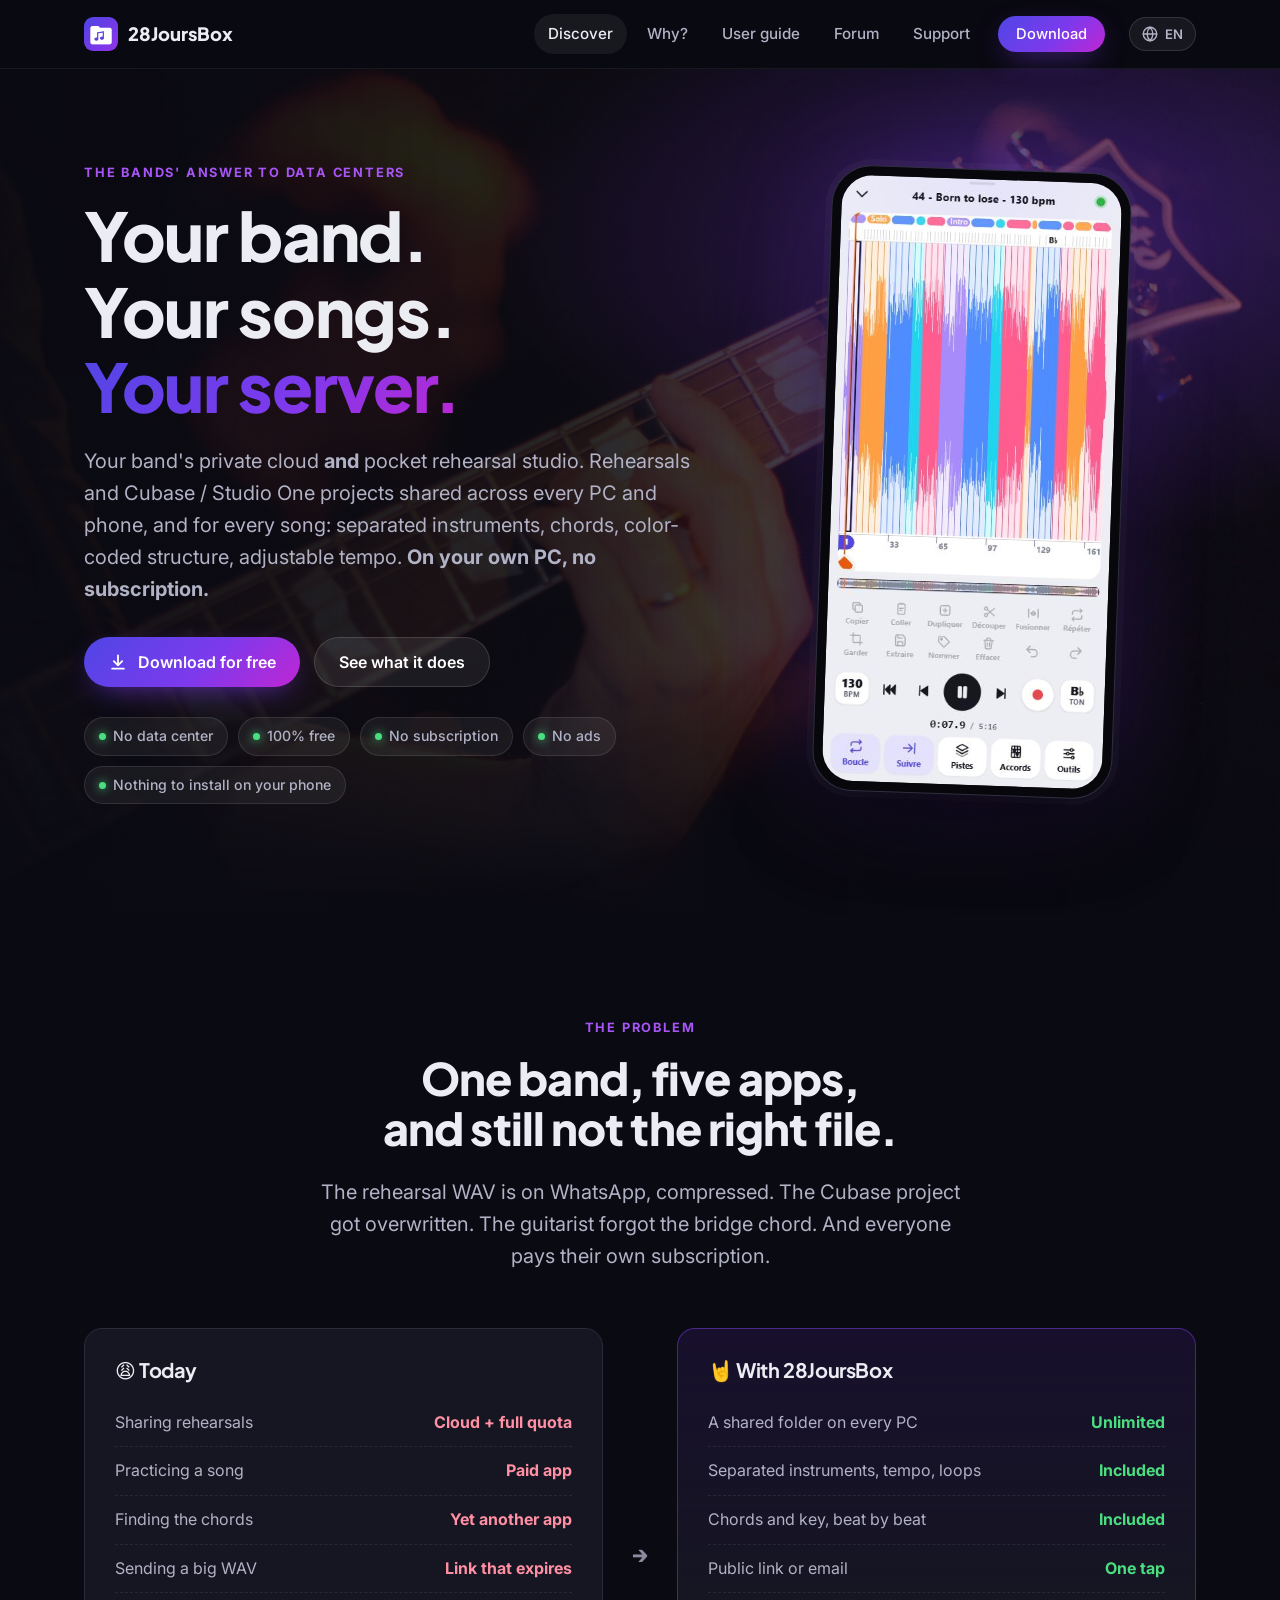
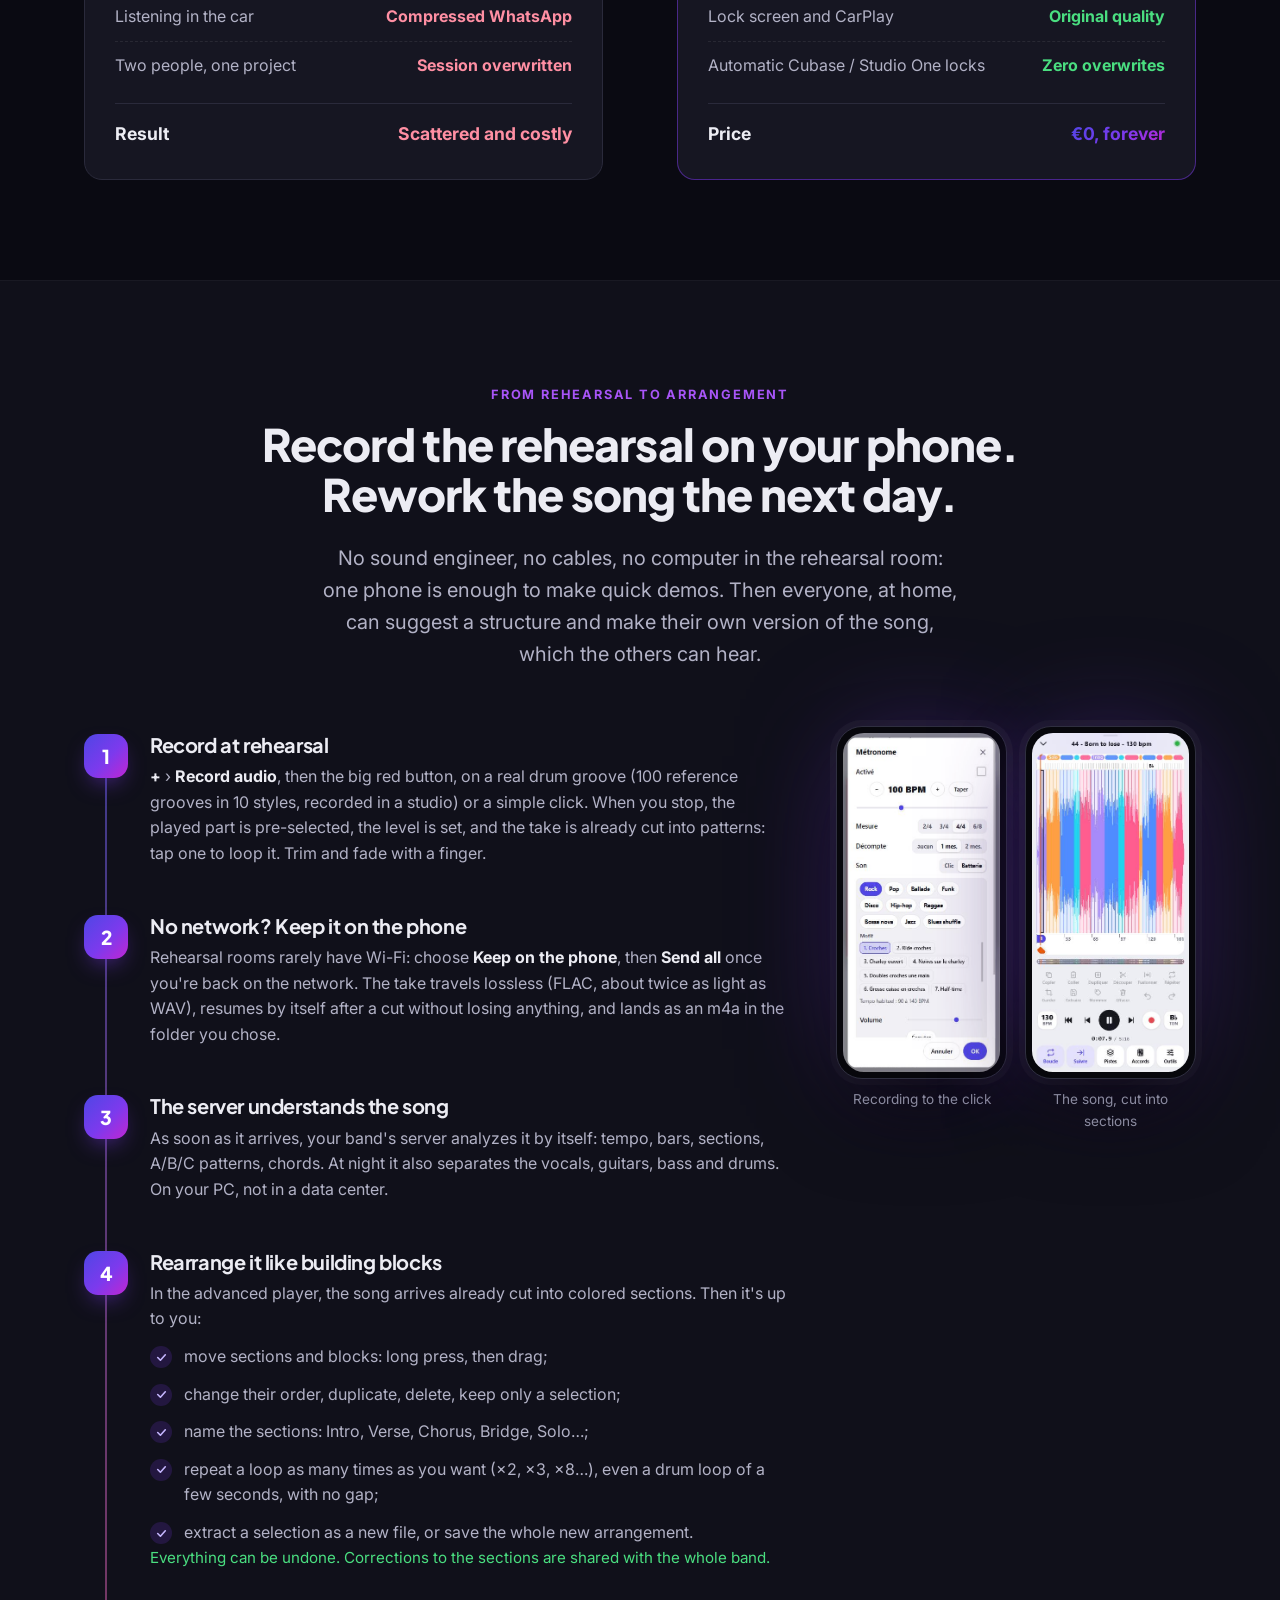
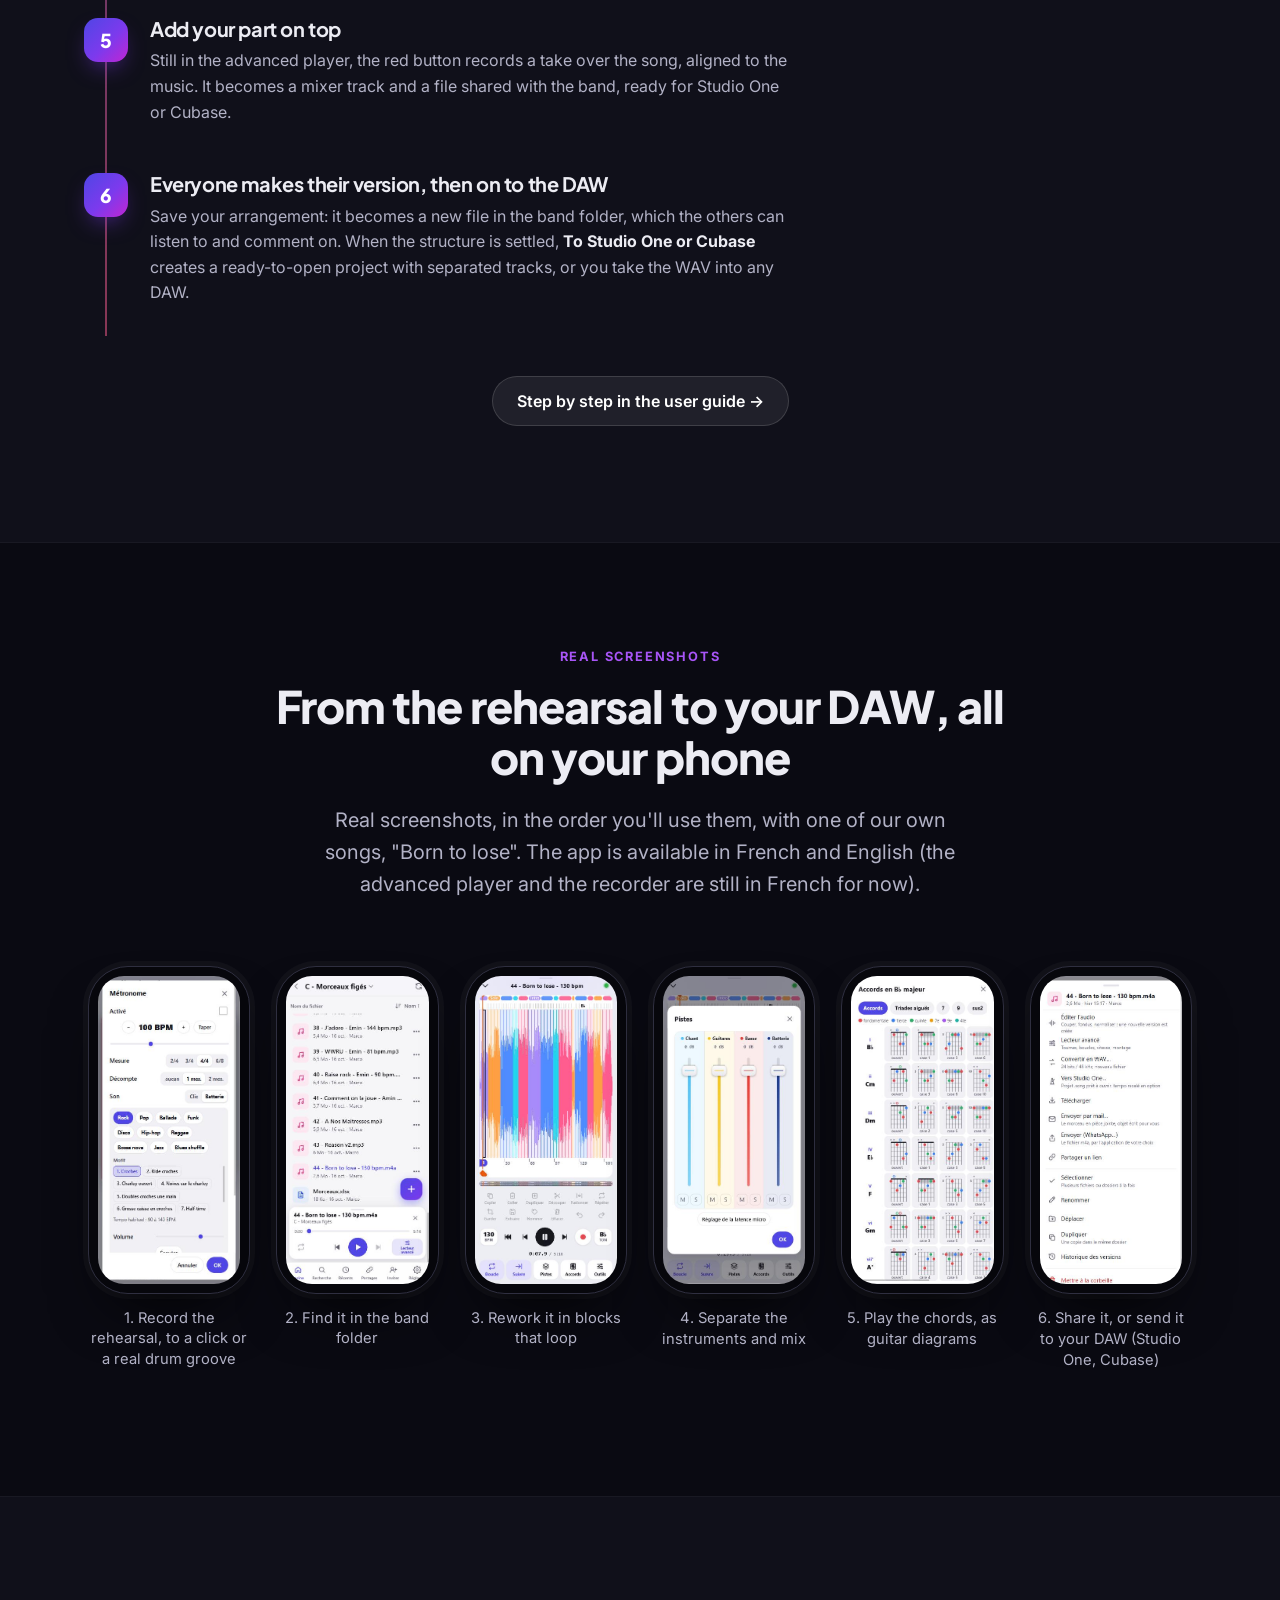
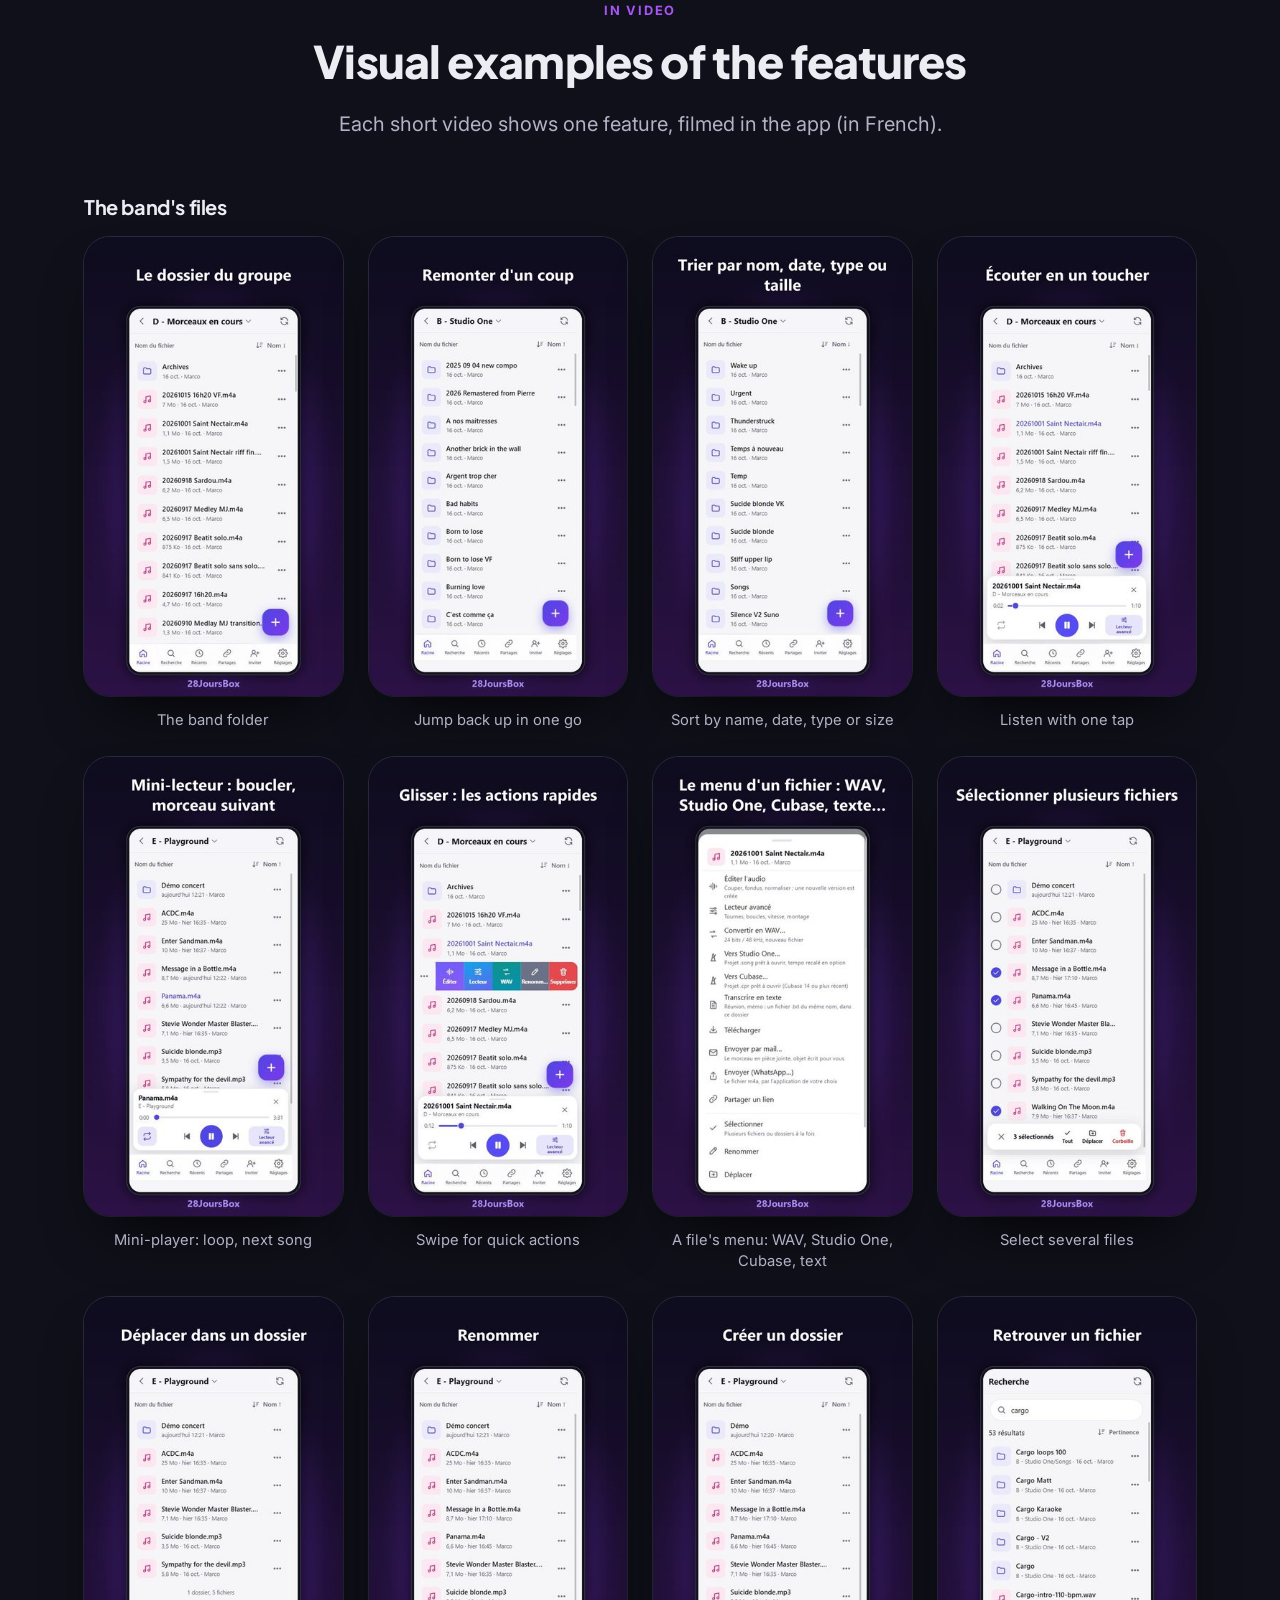
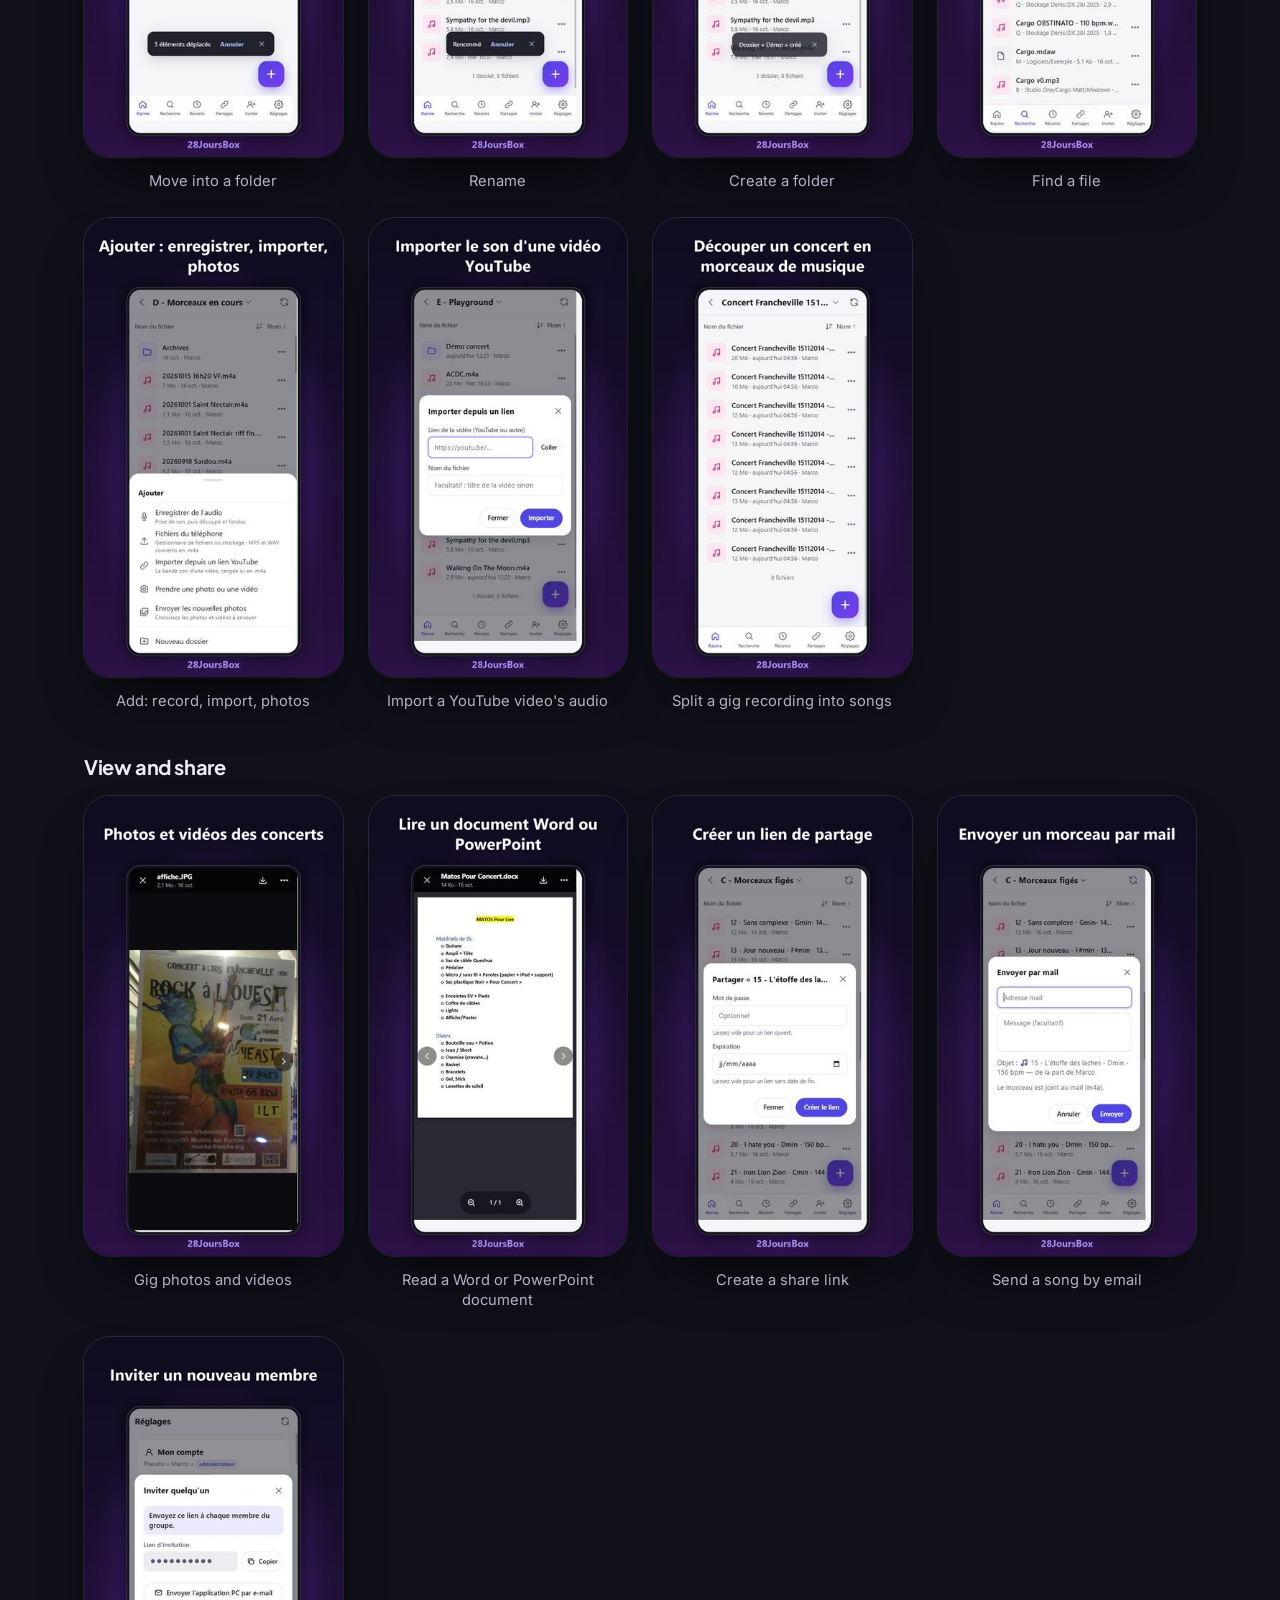
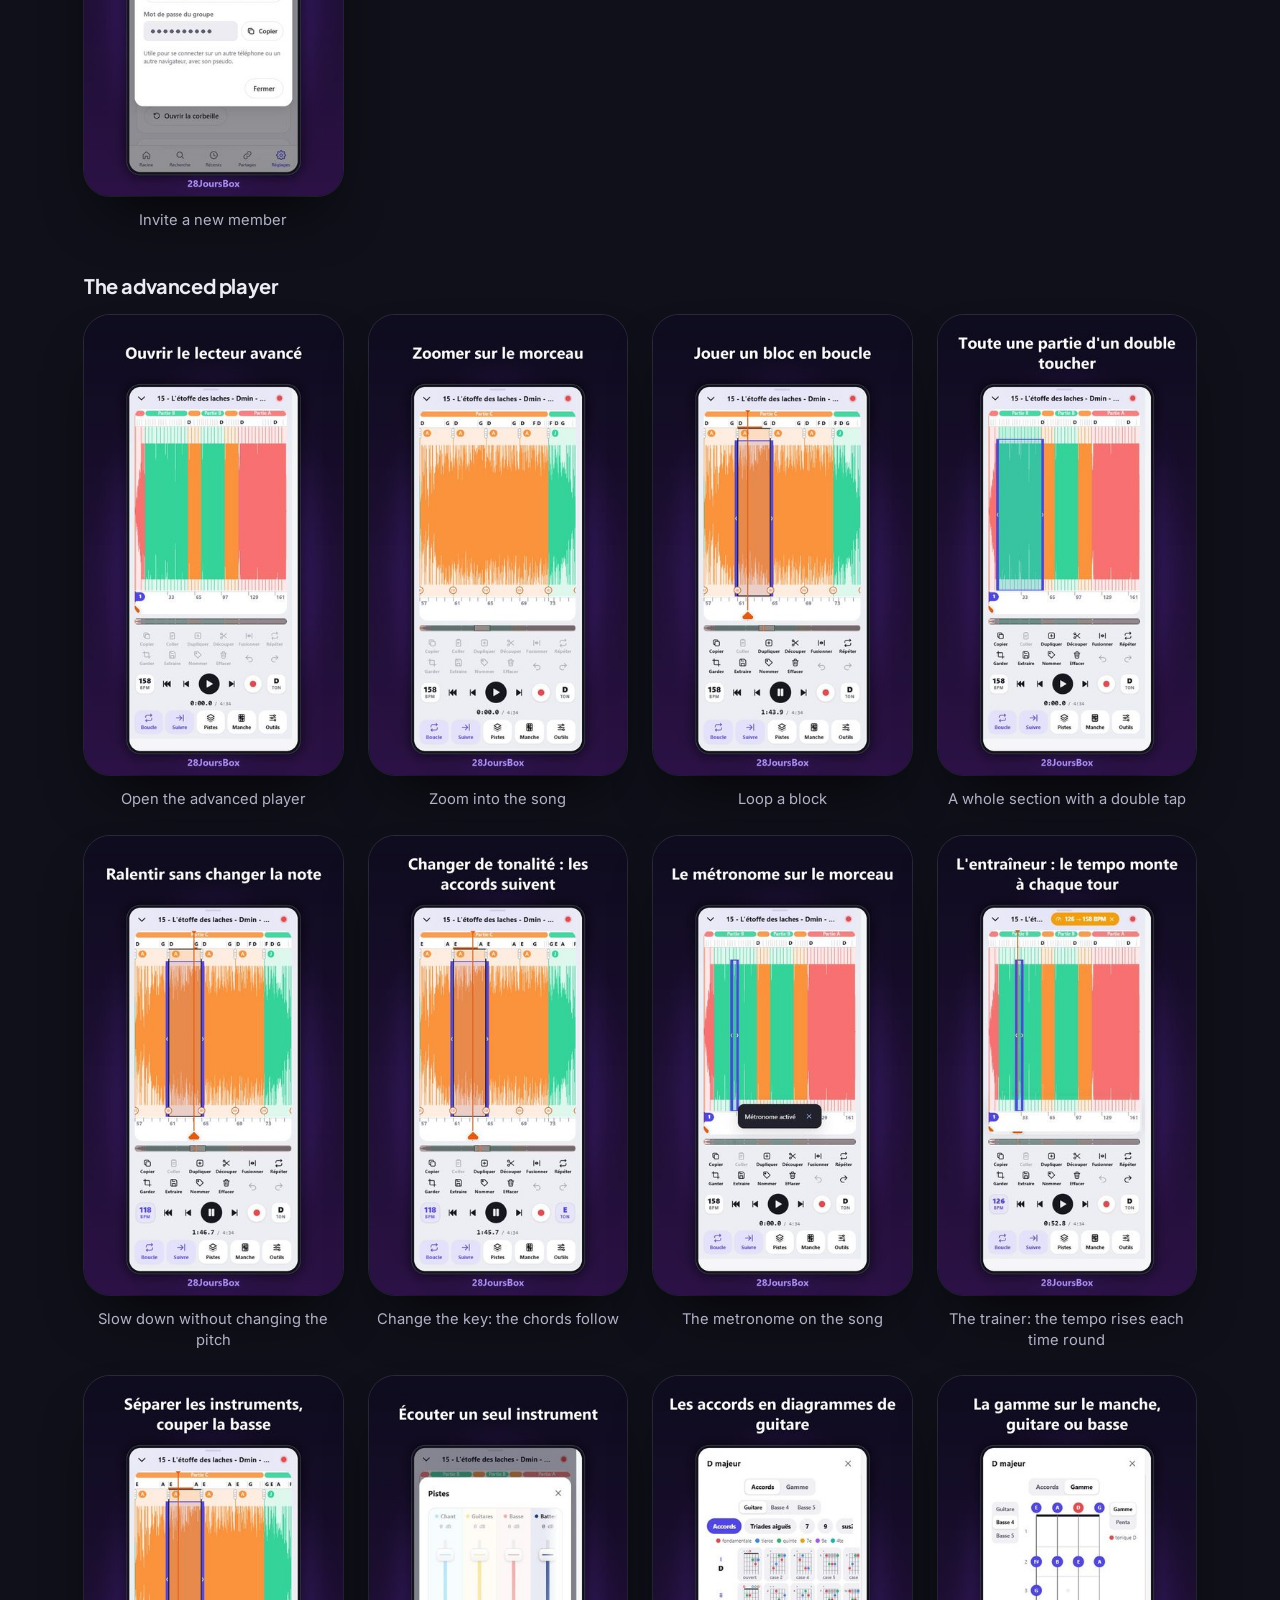
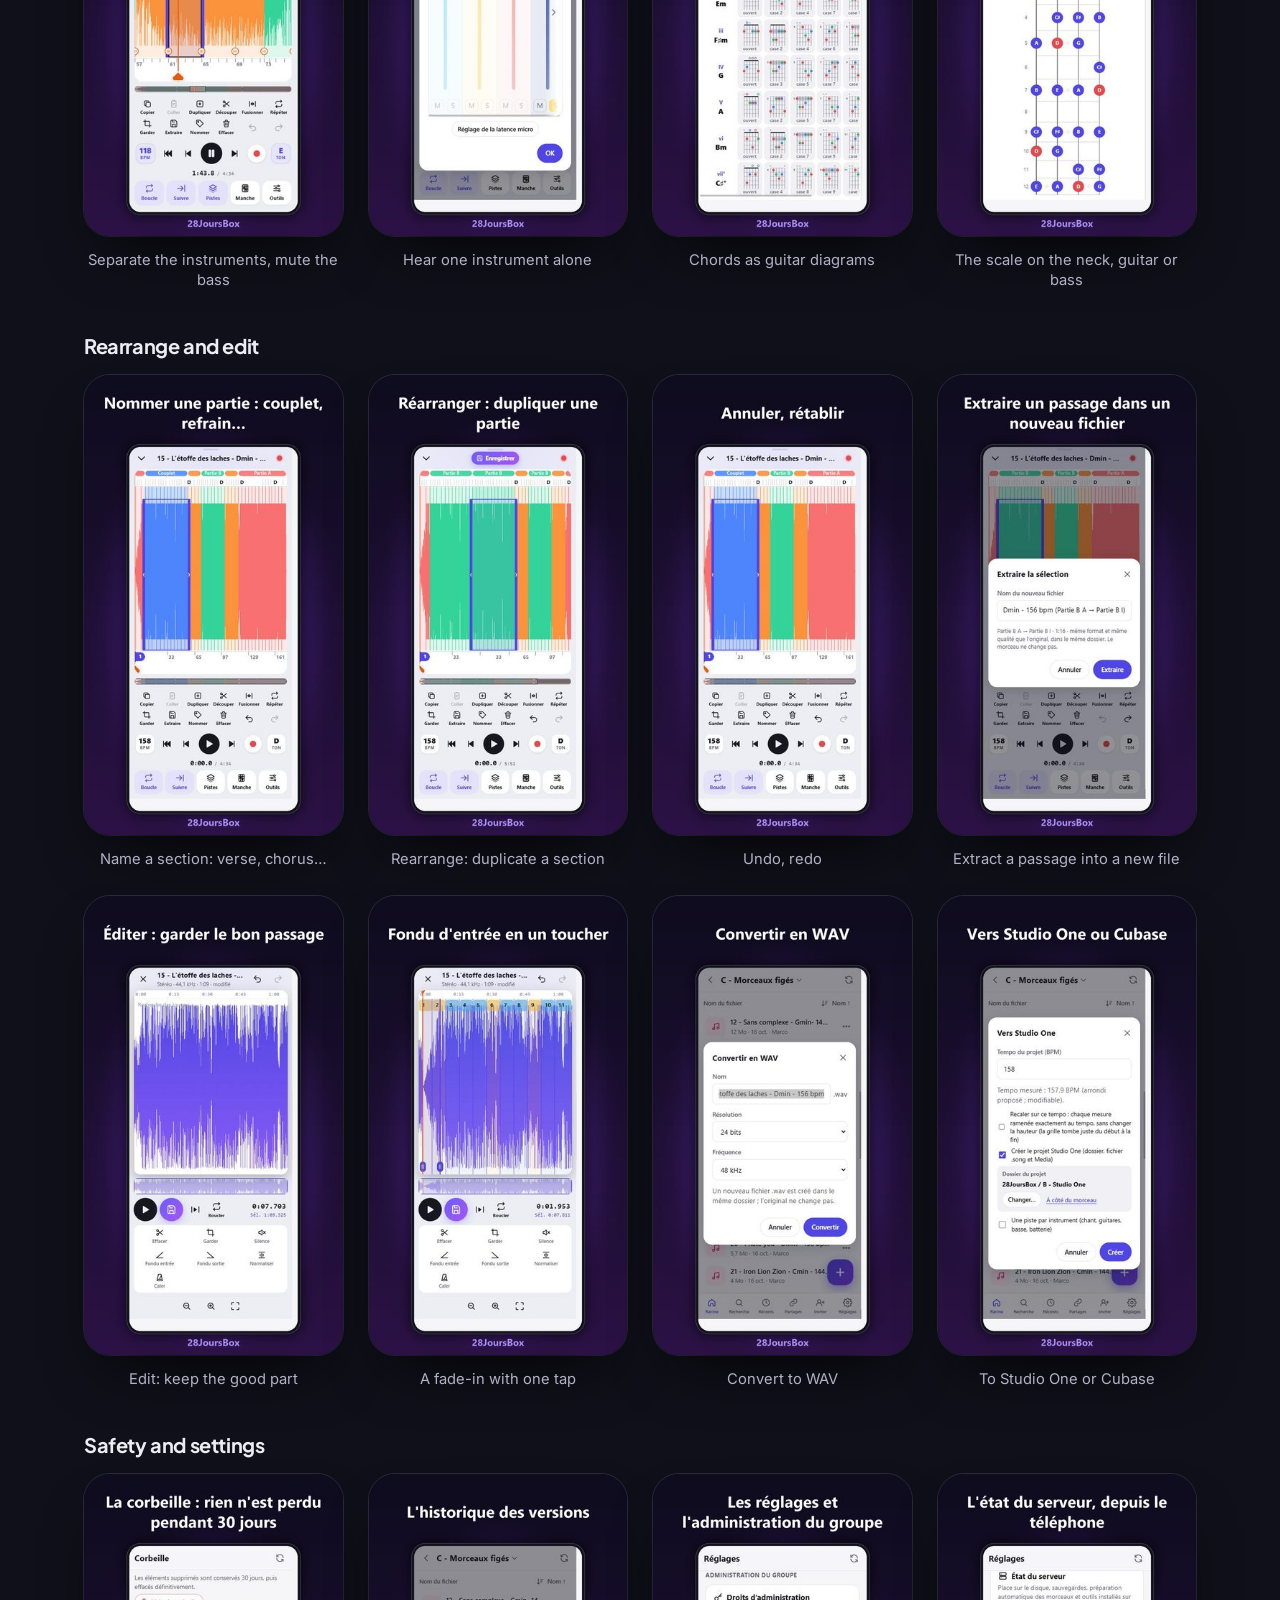
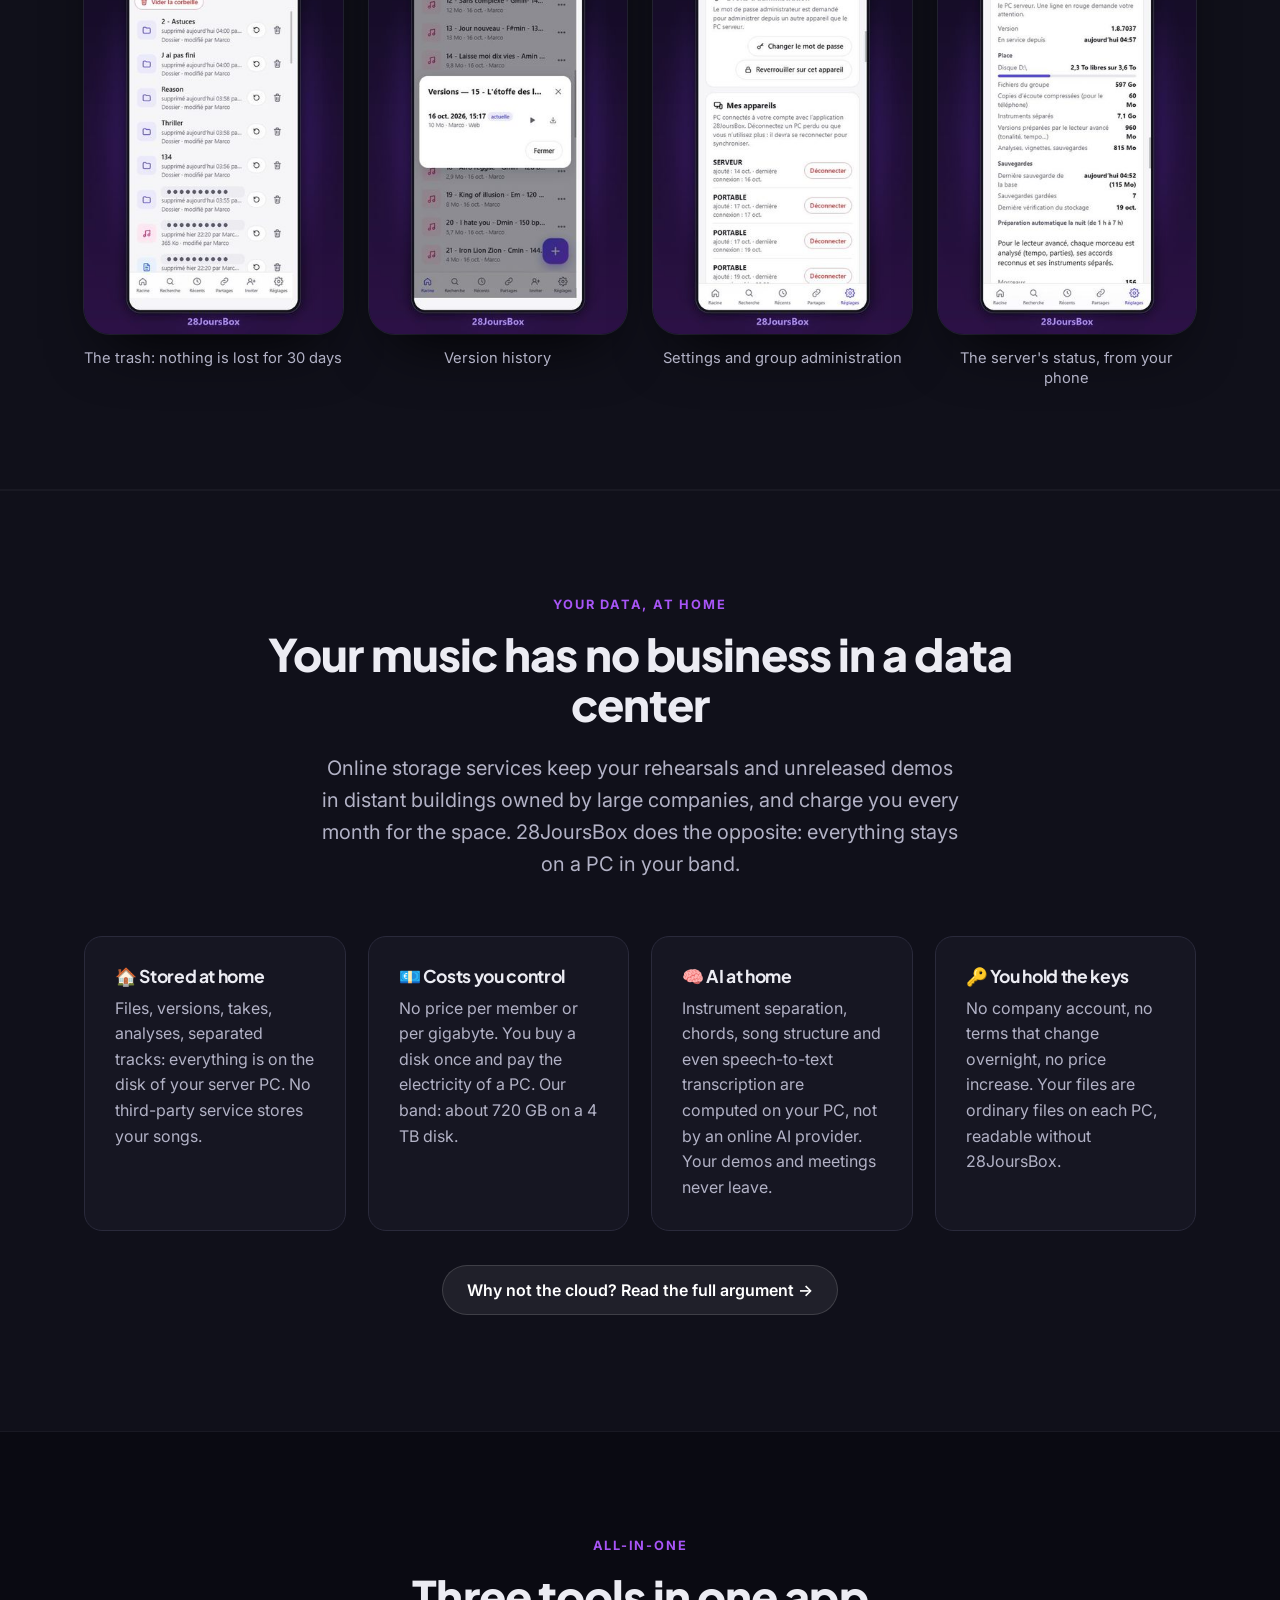
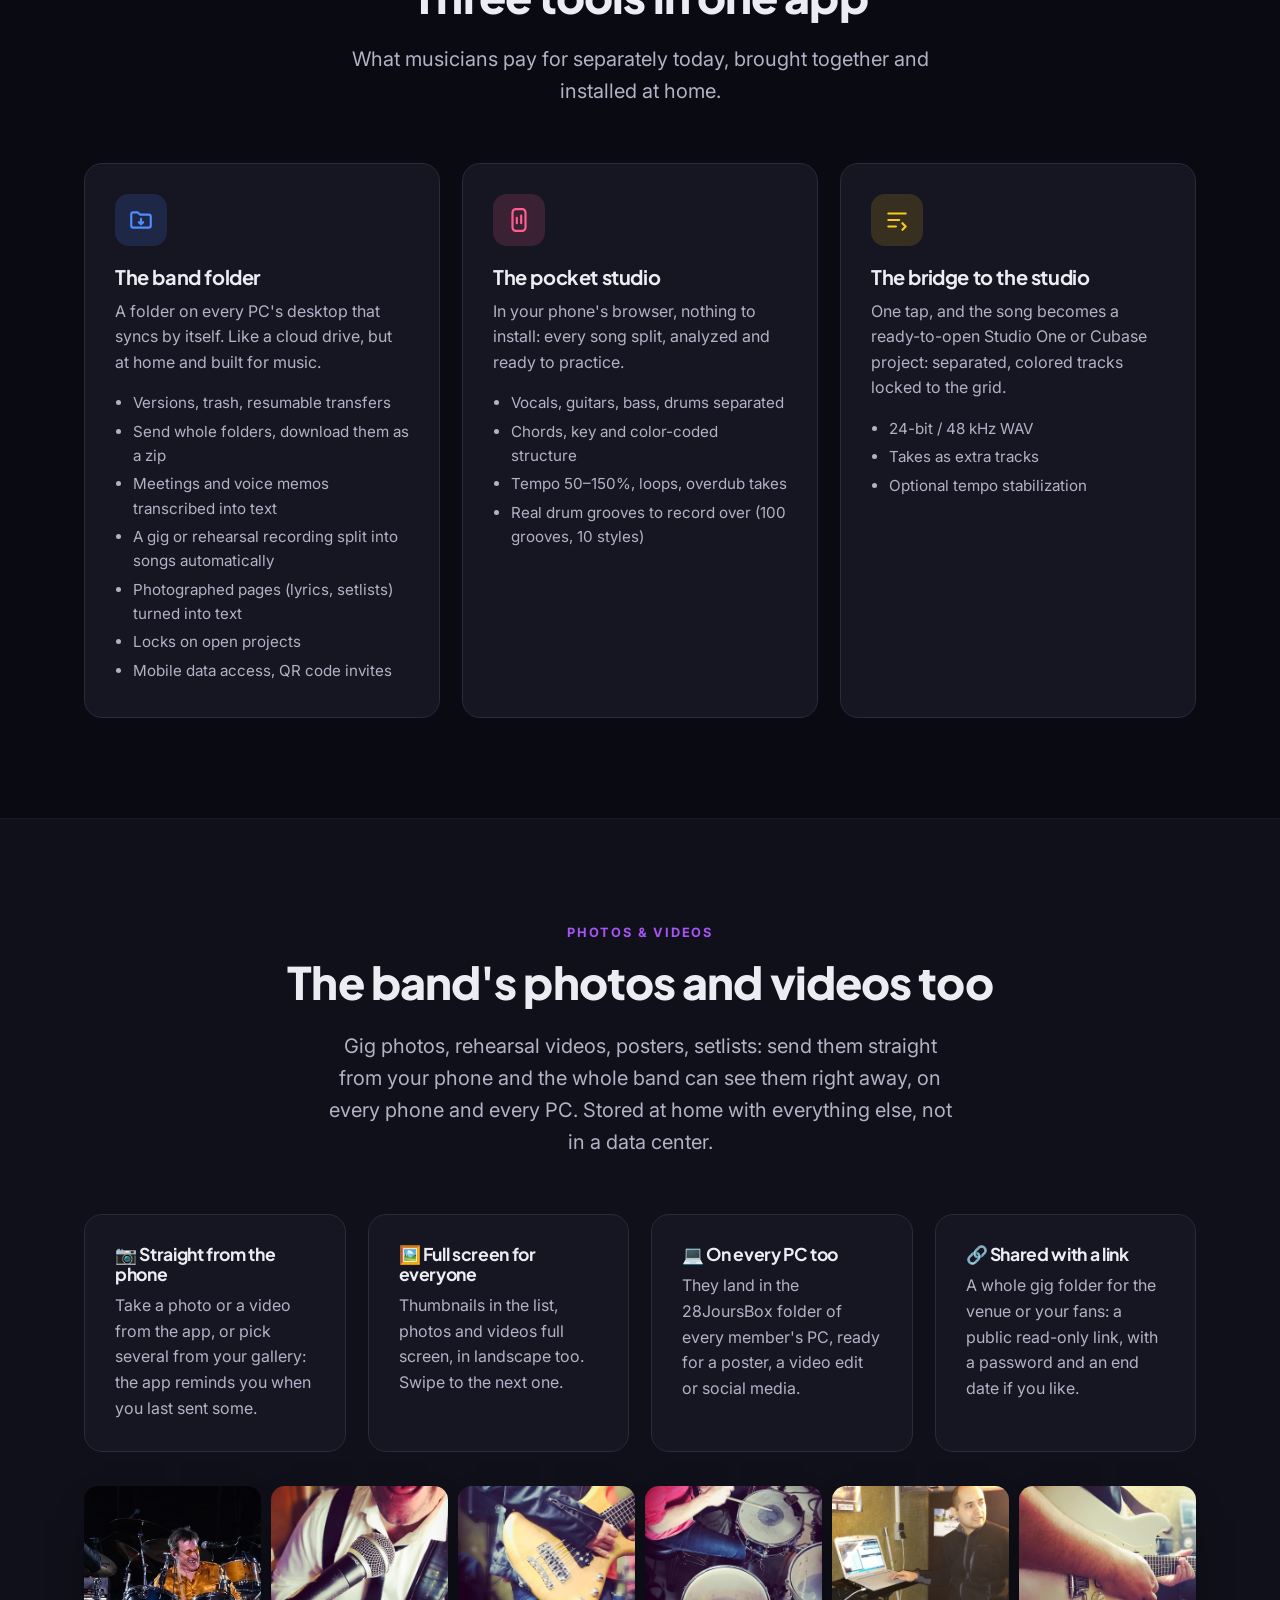
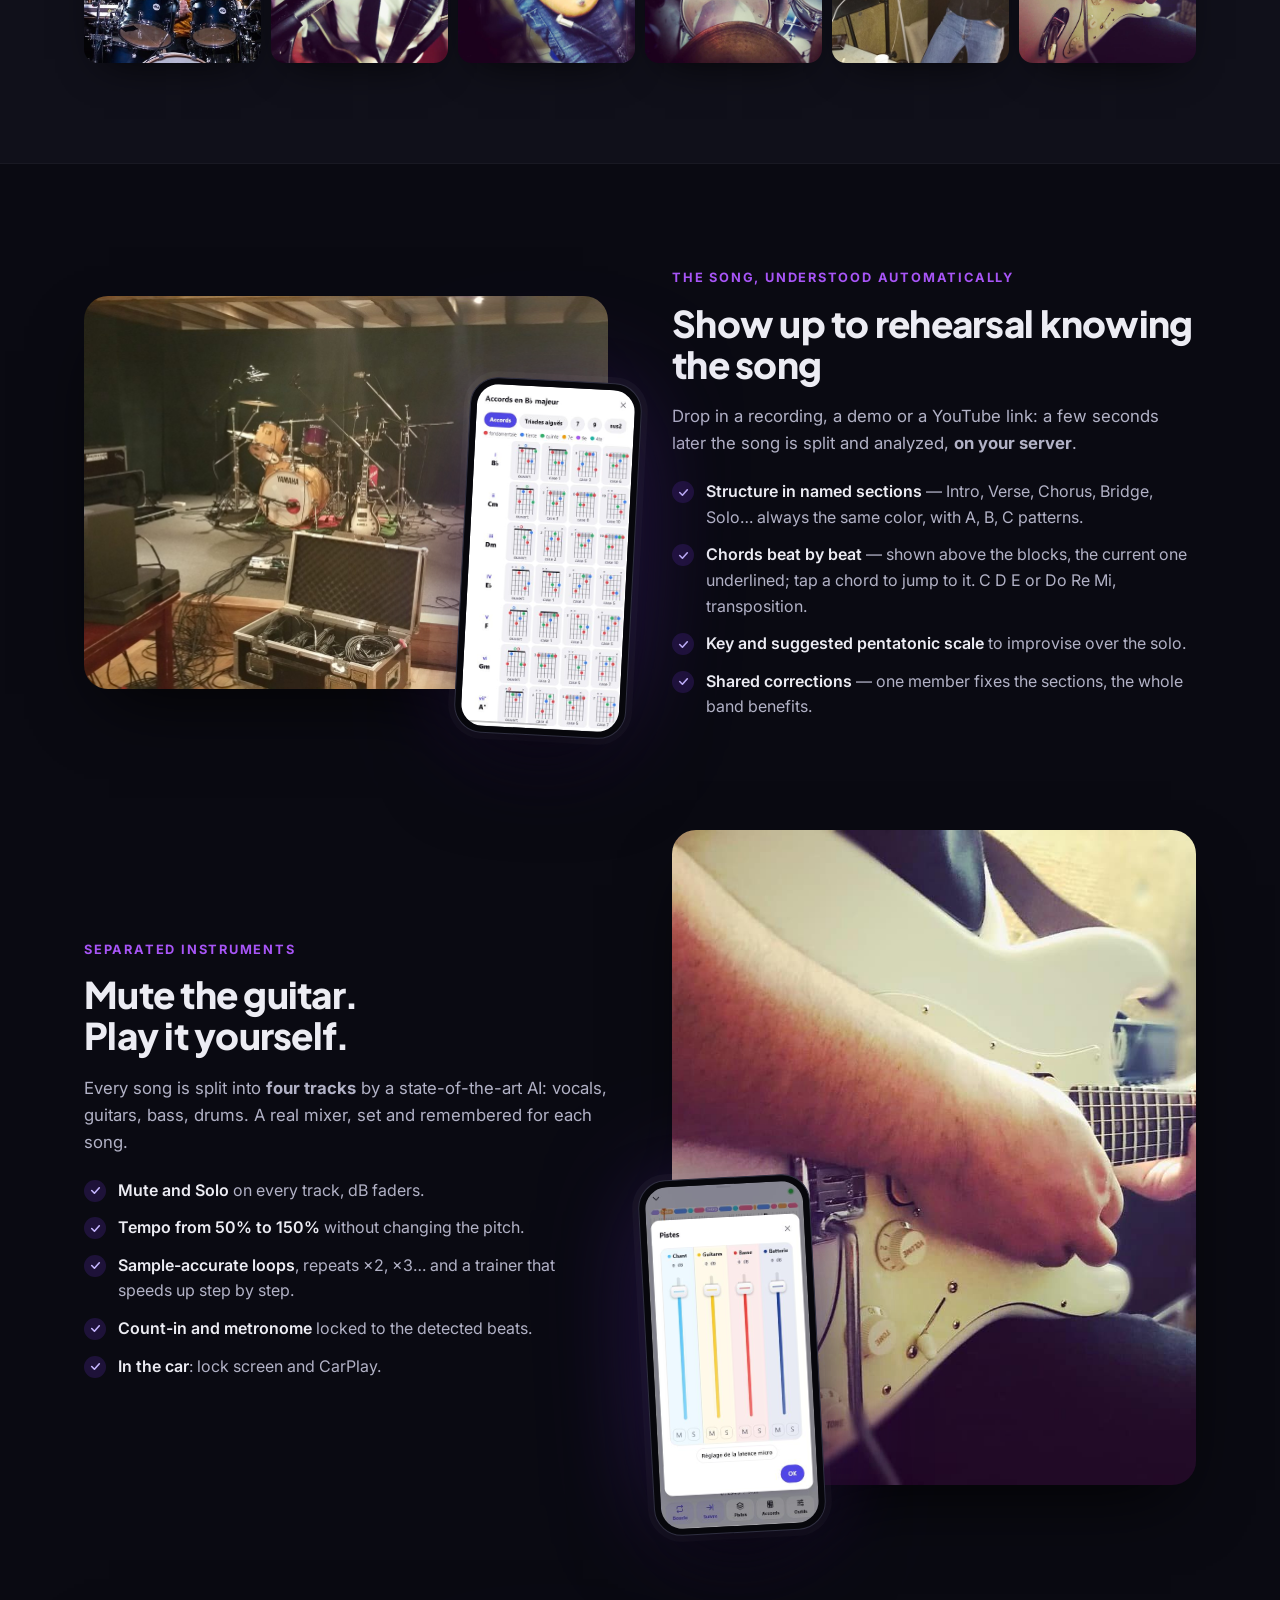
==== commit 3ccdc046: "Site à jour avec la 1.8.7037 : découper un concert en morceaux, photos en texte, invitations depuis " ====
--- a/index.html
+++ b/index.html
@@ -13,7 +13,7 @@
 <link href="https://fonts.googleapis.com" rel="preconnect"/>
 <link crossorigin="" href="https://fonts.gstatic.com" rel="preconnect"/>
 <link href="https://fonts.googleapis.com/css2?family=Inter:wght@400;500;600;700&amp;family=Plus+Jakarta+Sans:wght@700;800&amp;display=swap" rel="stylesheet"/>
-<link href="style.css?v=27" rel="stylesheet"/>
+<link href="style.css?v=29" rel="stylesheet"/>
 </head>
 <body>
 <nav class="nav">
@@ -102,7 +102,7 @@
 <div class="section-head center reveal"><span class="eyebrow" data-i18n="shot_eyebrow">Real screenshots</span><h2 data-i18n="shot_title">From the rehearsal to your DAW, all on your phone</h2><p class="lead" data-i18n="shot_lead">Real screenshots, in the order you'll use them, with one of our own songs, "Born to lose". The app is available in French and English (the advanced player and the recorder are still in French for now).</p></div>
 <div class="gallery"><figure class="reveal"><div class="phone shot"><img alt="1. Record the rehearsal, to a click or a real drum groove" data-i18n-alt="shot_metronome" height="808" loading="lazy" src="img/captures/metronome.png?v=2" width="373"/></div><figcaption data-i18n="shot_metronome">1. Record the rehearsal, to a click or a real drum groove</figcaption></figure><figure class="reveal"><div class="phone shot"><img alt="2. Find it in the band folder" data-i18n-alt="shot_liste" height="808" loading="lazy" src="img/captures/liste.png?v=2" width="373"/></div><figcaption data-i18n="shot_liste">2. Find it in the band folder</figcaption></figure><figure class="reveal"><div class="phone shot"><img alt="3. Rework it in blocks that loop" data-i18n-alt="shot_lecteur" height="808" loading="lazy" src="img/captures/lecteur.png?v=2" width="373"/></div><figcaption data-i18n="shot_lecteur">3. Rework it in blocks that loop</figcaption></figure><figure class="reveal"><div class="phone shot"><img alt="4. Separate the instruments and mix" data-i18n-alt="shot_mixage" height="808" loading="lazy" src="img/captures/mixage.png" width="373"/></div><figcaption data-i18n="shot_mixage">4. Separate the instruments and mix</figcaption></figure><figure class="reveal"><div class="phone shot"><img alt="5. Play the chords, as guitar diagrams" data-i18n-alt="shot_accords" height="808" loading="lazy" src="img/captures/accords.png" width="373"/></div><figcaption data-i18n="shot_accords">5. Play the chords, as guitar diagrams</figcaption></figure><figure class="reveal"><div class="phone shot"><img alt="6. Share it, or send it to your DAW (Studio One, Cubase)" data-i18n-alt="shot_actions" height="808" loading="lazy" src="img/captures/actions.png" width="373"/></div><figcaption data-i18n="shot_actions">6. Share it, or send it to your DAW (Studio One, Cubase)</figcaption></figure></div></div></section><section class="alt" id="videos"><div class="wrap">
 <div class="section-head center reveal"><span class="eyebrow" data-i18n="vid_eyebrow">In video</span><h2 data-i18n="vid_title">Visual examples of the features</h2><p class="lead" data-i18n="vid_lead">Each short video shows one feature, filmed in the app (in French).</p></div>
-<h3 class="video-theme" data-i18n="vt_fichiers">The band's files</h3><div class="video-gallery"><figure class="reveal"><video aria-label="The band folder" class="demo" data-i18n-aria-label="vc_dossier" height="1280" loop="" muted="" playsinline="" poster="img/videos/dossier.jpg" preload="none" width="720"><source src="img/videos/dossier.mp4" type="video/mp4"/></video><figcaption data-i18n="vc_dossier">The band folder</figcaption></figure><figure class="reveal"><video aria-label="Jump back up in one go" class="demo" data-i18n-aria-label="vc_allera" height="1280" loop="" muted="" playsinline="" poster="img/videos/allera.jpg" preload="none" width="720"><source src="img/videos/allera.mp4" type="video/mp4"/></video><figcaption data-i18n="vc_allera">Jump back up in one go</figcaption></figure><figure class="reveal"><video aria-label="Sort by name, date, type or size" class="demo" data-i18n-aria-label="vc_trier" height="1280" loop="" muted="" playsinline="" poster="img/videos/trier.jpg" preload="none" width="720"><source src="img/videos/trier.mp4" type="video/mp4"/></video><figcaption data-i18n="vc_trier">Sort by name, date, type or size</figcaption></figure><figure class="reveal"><video aria-label="Listen with one tap" class="demo" data-i18n-aria-label="vc_ecouter" height="1280" loop="" muted="" playsinline="" poster="img/videos/ecouter.jpg" preload="none" width="720"><source src="img/videos/ecouter.mp4" type="video/mp4"/></video><figcaption data-i18n="vc_ecouter">Listen with one tap</figcaption></figure><figure class="reveal"><video aria-label="Mini-player: loop, next song" class="demo" data-i18n-aria-label="vc_minilecteur" height="1280" loop="" muted="" playsinline="" poster="img/videos/minilecteur.jpg" preload="none" width="720"><source src="img/videos/minilecteur.mp4" type="video/mp4"/></video><figcaption data-i18n="vc_minilecteur">Mini-player: loop, next song</figcaption></figure><figure class="reveal"><video aria-label="Swipe for quick actions" class="demo" data-i18n-aria-label="vc_glisser" height="1280" loop="" muted="" playsinline="" poster="img/videos/glisser.jpg" preload="none" width="720"><source src="img/videos/glisser.mp4" type="video/mp4"/></video><figcaption data-i18n="vc_glisser">Swipe for quick actions</figcaption></figure><figure class="reveal"><video aria-label="A file's menu: WAV, Studio One, Cubase, text" class="demo" data-i18n-aria-label="vc_menu" height="1280" loop="" muted="" playsinline="" poster="img/videos/menu.jpg" preload="none" width="720"><source src="img/videos/menu.mp4" type="video/mp4"/></video><figcaption data-i18n="vc_menu">A file's menu: WAV, Studio One, Cubase, text</figcaption></figure><figure class="reveal"><video aria-label="Select several files" class="demo" data-i18n-aria-label="vc_selection" height="1280" loop="" muted="" playsinline="" poster="img/videos/selection.jpg" preload="none" width="720"><source src="img/videos/selection.mp4" type="video/mp4"/></video><figcaption data-i18n="vc_selection">Select several files</figcaption></figure><figure class="reveal"><video aria-label="Move into a folder" class="demo" data-i18n-aria-label="vc_deplacer" height="1280" loop="" muted="" playsinline="" poster="img/videos/deplacer.jpg" preload="none" width="720"><source src="img/videos/deplacer.mp4" type="video/mp4"/></video><figcaption data-i18n="vc_deplacer">Move into a folder</figcaption></figure><figure class="reveal"><video aria-label="Rename" class="demo" data-i18n-aria-label="vc_renommer" height="1280" loop="" muted="" playsinline="" poster="img/videos/renommer.jpg" preload="none" width="720"><source src="img/videos/renommer.mp4" type="video/mp4"/></video><figcaption data-i18n="vc_renommer">Rename</figcaption></figure><figure class="reveal"><video aria-label="Create a folder" class="demo" data-i18n-aria-label="vc_nouveaudossier" height="1280" loop="" muted="" playsinline="" poster="img/videos/nouveaudossier.jpg" preload="none" width="720"><source src="img/videos/nouveaudossier.mp4" type="video/mp4"/></video><figcaption data-i18n="vc_nouveaudossier">Create a folder</figcaption></figure><figure class="reveal"><video aria-label="Find a file" class="demo" data-i18n-aria-label="vc_rechercher" height="1280" loop="" muted="" playsinline="" poster="img/videos/rechercher.jpg" preload="none" width="720"><source src="img/videos/rechercher.mp4" type="video/mp4"/></video><figcaption data-i18n="vc_rechercher">Find a file</figcaption></figure><figure class="reveal"><video aria-label="Add: record, import, photos" class="demo" data-i18n-aria-label="vc_ajouter" height="1280" loop="" muted="" playsinline="" poster="img/videos/ajouter.jpg" preload="none" width="720"><source src="img/videos/ajouter.mp4" type="video/mp4"/></video><figcaption data-i18n="vc_ajouter">Add: record, import, photos</figcaption></figure><figure class="reveal"><video aria-label="Import a YouTube video's audio" class="demo" data-i18n-aria-label="vc_youtube" height="1280" loop="" muted="" playsinline="" poster="img/videos/youtube.jpg" preload="none" width="720"><source src="img/videos/youtube.mp4" type="video/mp4"/></video><figcaption data-i18n="vc_youtube">Import a YouTube video's audio</figcaption></figure></div><h3 class="video-theme" data-i18n="vt_partager">View and share</h3><div class="video-gallery"><figure class="reveal"><video aria-label="Gig photos and videos" class="demo" data-i18n-aria-label="vc_photos" height="1280" loop="" muted="" playsinline="" poster="img/videos/photos.jpg" preload="none" width="720"><source src="img/videos/photos.mp4" type="video/mp4"/></video><figcaption data-i18n="vc_photos">Gig photos and videos</figcaption></figure><figure class="reveal"><video aria-label="Read a Word or PowerPoint document" class="demo" data-i18n-aria-label="vc_document" height="1280" loop="" muted="" playsinline="" poster="img/videos/document.jpg" preload="none" width="720"><source src="img/videos/document.mp4" type="video/mp4"/></video><figcaption data-i18n="vc_document">Read a Word or PowerPoint document</figcaption></figure><figure class="reveal"><video aria-label="Create a share link" class="demo" data-i18n-aria-label="vc_lien" height="1280" loop="" muted="" playsinline="" poster="img/videos/lien.jpg" preload="none" width="720"><source src="img/videos/lien.mp4" type="video/mp4"/></video><figcaption data-i18n="vc_lien">Create a share link</figcaption></figure><figure class="reveal"><video aria-label="Send a song by email" class="demo" data-i18n-aria-label="vc_mail" height="1280" loop="" muted="" playsinline="" poster="img/videos/mail.jpg" preload="none" width="720"><source src="img/videos/mail.mp4" type="video/mp4"/></video><figcaption data-i18n="vc_mail">Send a song by email</figcaption></figure><figure class="reveal"><video aria-label="Invite a new member" class="demo" data-i18n-aria-label="vc_inviter" height="1280" loop="" muted="" playsinline="" poster="img/videos/inviter.jpg" preload="none" width="720"><source src="img/videos/inviter.mp4" type="video/mp4"/></video><figcaption data-i18n="vc_inviter">Invite a new member</figcaption></figure></div><h3 class="video-theme" data-i18n="vt_lecteur">The advanced player</h3><div class="video-gallery"><figure class="reveal"><video aria-label="Open the advanced player" class="demo" data-i18n-aria-label="vc_lecteur" height="1280" loop="" muted="" playsinline="" poster="img/videos/lecteur.jpg" preload="none" width="720"><source src="img/videos/lecteur.mp4" type="video/mp4"/></video><figcaption data-i18n="vc_lecteur">Open the advanced player</figcaption></figure><figure class="reveal"><video aria-label="Zoom into the song" class="demo" data-i18n-aria-label="vc_zoomer" height="1280" loop="" muted="" playsinline="" poster="img/videos/zoomer.jpg" preload="none" width="720"><source src="img/videos/zoomer.mp4" type="video/mp4"/></video><figcaption data-i18n="vc_zoomer">Zoom into the song</figcaption></figure><figure class="reveal"><video aria-label="Loop a block" class="demo" data-i18n-aria-label="vc_boucle" height="1280" loop="" muted="" playsinline="" poster="img/videos/boucle.jpg" preload="none" width="720"><source src="img/videos/boucle.mp4" type="video/mp4"/></video><figcaption data-i18n="vc_boucle">Loop a block</figcaption></figure><figure class="reveal"><video aria-label="A whole section with a double tap" class="demo" data-i18n-aria-label="vc_partie" height="1280" loop="" muted="" playsinline="" poster="img/videos/partie.jpg" preload="none" width="720"><source src="img/videos/partie.mp4" type="video/mp4"/></video><figcaption data-i18n="vc_partie">A whole section with a double tap</figcaption></figure><figure class="reveal"><video aria-label="Slow down without changing the pitch" class="demo" data-i18n-aria-label="vc_tempo" height="1280" loop="" muted="" playsinline="" poster="img/videos/tempo.jpg" preload="none" width="720"><source src="img/videos/tempo.mp4" type="video/mp4"/></video><figcaption data-i18n="vc_tempo">Slow down without changing the pitch</figcaption></figure><figure class="reveal"><video aria-label="Change the key: the chords follow" class="demo" data-i18n-aria-label="vc_tonalite" height="1280" loop="" muted="" playsinline="" poster="img/videos/tonalite.jpg" preload="none" width="720"><source src="img/videos/tonalite.mp4" type="video/mp4"/></video><figcaption data-i18n="vc_tonalite">Change the key: the chords follow</figcaption></figure><figure class="reveal"><video aria-label="The metronome on the song" class="demo" data-i18n-aria-label="vc_metronome" height="1280" loop="" muted="" playsinline="" poster="img/videos/metronome.jpg" preload="none" width="720"><source src="img/videos/metronome.mp4" type="video/mp4"/></video><figcaption data-i18n="vc_metronome">The metronome on the song</figcaption></figure><figure class="reveal"><video aria-label="The trainer: the tempo rises each time round" class="demo" data-i18n-aria-label="vc_entraineur" height="1280" loop="" muted="" playsinline="" poster="img/videos/entraineur.jpg" preload="none" width="720"><source src="img/videos/entraineur.mp4" type="video/mp4"/></video><figcaption data-i18n="vc_entraineur">The trainer: the tempo rises each time round</figcaption></figure><figure class="reveal"><video aria-label="Separate the instruments, mute the bass" class="demo" data-i18n-aria-label="vc_pistes" height="1280" loop="" muted="" playsinline="" poster="img/videos/pistes.jpg" preload="none" width="720"><source src="img/videos/pistes.mp4" type="video/mp4"/></video><figcaption data-i18n="vc_pistes">Separate the instruments, mute the bass</figcaption></figure><figure class="reveal"><video aria-label="Hear one instrument alone" class="demo" data-i18n-aria-label="vc_solo" height="1280" loop="" muted="" playsinline="" poster="img/videos/solo.jpg" preload="none" width="720"><source src="img/videos/solo.mp4" type="video/mp4"/></video><figcaption data-i18n="vc_solo">Hear one instrument alone</figcaption></figure><figure class="reveal"><video aria-label="Chords as guitar diagrams" class="demo" data-i18n-aria-label="vc_accords" height="1280" loop="" muted="" playsinline="" poster="img/videos/accords.jpg" preload="none" width="720"><source src="img/videos/accords.mp4" type="video/mp4"/></video><figcaption data-i18n="vc_accords">Chords as guitar diagrams</figcaption></figure><figure class="reveal"><video aria-label="The scale on the neck, guitar or bass" class="demo" data-i18n-aria-label="vc_gamme" height="1280" loop="" muted="" playsinline="" poster="img/videos/gamme.jpg" preload="none" width="720"><source src="img/videos/gamme.mp4" type="video/mp4"/></video><figcaption data-i18n="vc_gamme">The scale on the neck, guitar or bass</figcaption></figure></div><h3 class="video-theme" data-i18n="vt_editer">Rearrange and edit</h3><div class="video-gallery"><figure class="reveal"><video aria-label="Name a section: verse, chorus…" class="demo" data-i18n-aria-label="vc_nommer" height="1280" loop="" muted="" playsinline="" poster="img/videos/nommer.jpg" preload="none" width="720"><source src="img/videos/nommer.mp4" type="video/mp4"/></video><figcaption data-i18n="vc_nommer">Name a section: verse, chorus…</figcaption></figure><figure class="reveal"><video aria-label="Rearrange: duplicate a section" class="demo" data-i18n-aria-label="vc_rearranger" height="1280" loop="" muted="" playsinline="" poster="img/videos/rearranger.jpg" preload="none" width="720"><source src="img/videos/rearranger.mp4" type="video/mp4"/></video><figcaption data-i18n="vc_rearranger">Rearrange: duplicate a section</figcaption></figure><figure class="reveal"><video aria-label="Undo, redo" class="demo" data-i18n-aria-label="vc_annuler" height="1280" loop="" muted="" playsinline="" poster="img/videos/annuler.jpg" preload="none" width="720"><source src="img/videos/annuler.mp4" type="video/mp4"/></video><figcaption data-i18n="vc_annuler">Undo, redo</figcaption></figure><figure class="reveal"><video aria-label="Extract a passage into a new file" class="demo" data-i18n-aria-label="vc_extraire" height="1280" loop="" muted="" playsinline="" poster="img/videos/extraire.jpg" preload="none" width="720"><source src="img/videos/extraire.mp4" type="video/mp4"/></video><figcaption data-i18n="vc_extraire">Extract a passage into a new file</figcaption></figure><figure class="reveal"><video aria-label="Edit: keep the good part" class="demo" data-i18n-aria-label="vc_editer" height="1280" loop="" muted="" playsinline="" poster="img/videos/editer.jpg" preload="none" width="720"><source src="img/videos/editer.mp4" type="video/mp4"/></video><figcaption data-i18n="vc_editer">Edit: keep the good part</figcaption></figure><figure class="reveal"><video aria-label="A fade-in with one tap" class="demo" data-i18n-aria-label="vc_fondu" height="1280" loop="" muted="" playsinline="" poster="img/videos/fondu.jpg" preload="none" width="720"><source src="img/videos/fondu.mp4" type="video/mp4"/></video><figcaption data-i18n="vc_fondu">A fade-in with one tap</figcaption></figure><figure class="reveal"><video aria-label="Convert to WAV" class="demo" data-i18n-aria-label="vc_wav" height="1280" loop="" muted="" playsinline="" poster="img/videos/wav.jpg" preload="none" width="720"><source src="img/videos/wav.mp4" type="video/mp4"/></video><figcaption data-i18n="vc_wav">Convert to WAV</figcaption></figure><figure class="reveal"><video aria-label="To Studio One or Cubase" class="demo" data-i18n-aria-label="vc_studioone" height="1280" loop="" muted="" playsinline="" poster="img/videos/studioone.jpg" preload="none" width="720"><source src="img/videos/studioone.mp4" type="video/mp4"/></video><figcaption data-i18n="vc_studioone">To Studio One or Cubase</figcaption></figure></div><h3 class="video-theme" data-i18n="vt_securite">Safety and settings</h3><div class="video-gallery"><figure class="reveal"><video aria-label="The trash: nothing is lost for 30 days" class="demo" data-i18n-aria-label="vc_corbeille" height="1280" loop="" muted="" playsinline="" poster="img/videos/corbeille.jpg" preload="none" width="720"><source src="img/videos/corbeille.mp4" type="video/mp4"/></video><figcaption data-i18n="vc_corbeille">The trash: nothing is lost for 30 days</figcaption></figure><figure class="reveal"><video aria-label="Version history" class="demo" data-i18n-aria-label="vc_versions" height="1280" loop="" muted="" playsinline="" poster="img/videos/versions.jpg" preload="none" width="720"><source src="img/videos/versions.mp4" type="video/mp4"/></video><figcaption data-i18n="vc_versions">Version history</figcaption></figure><figure class="reveal"><video aria-label="Settings: language, devices, trash" class="demo" data-i18n-aria-label="vc_reglages" height="1280" loop="" muted="" playsinline="" poster="img/videos/reglages.jpg" preload="none" width="720"><source src="img/videos/reglages.mp4" type="video/mp4"/></video><figcaption data-i18n="vc_reglages">Settings: language, devices, trash</figcaption></figure><figure class="reveal"><video aria-label="The server's status, from your phone" class="demo" data-i18n-aria-label="vc_etatserveur" height="1280" loop="" muted="" playsinline="" poster="img/videos/etatserveur.jpg" preload="none" width="720"><source src="img/videos/etatserveur.mp4" type="video/mp4"/></video><figcaption data-i18n="vc_etatserveur">The server's status, from your phone</figcaption></figure></div></div></section><section class="alt dc-band" id="data-centers"><div class="wrap">
+<h3 class="video-theme" data-i18n="vt_fichiers">The band's files</h3><div class="video-gallery"><figure class="reveal"><video aria-label="The band folder" class="demo" data-i18n-aria-label="vc_dossier" height="1280" loop="" muted="" playsinline="" poster="img/videos/dossier.jpg" preload="none" width="720"><source src="img/videos/dossier.mp4" type="video/mp4"/></video><figcaption data-i18n="vc_dossier">The band folder</figcaption></figure><figure class="reveal"><video aria-label="Jump back up in one go" class="demo" data-i18n-aria-label="vc_allera" height="1280" loop="" muted="" playsinline="" poster="img/videos/allera.jpg" preload="none" width="720"><source src="img/videos/allera.mp4" type="video/mp4"/></video><figcaption data-i18n="vc_allera">Jump back up in one go</figcaption></figure><figure class="reveal"><video aria-label="Sort by name, date, type or size" class="demo" data-i18n-aria-label="vc_trier" height="1280" loop="" muted="" playsinline="" poster="img/videos/trier.jpg" preload="none" width="720"><source src="img/videos/trier.mp4" type="video/mp4"/></video><figcaption data-i18n="vc_trier">Sort by name, date, type or size</figcaption></figure><figure class="reveal"><video aria-label="Listen with one tap" class="demo" data-i18n-aria-label="vc_ecouter" height="1280" loop="" muted="" playsinline="" poster="img/videos/ecouter.jpg" preload="none" width="720"><source src="img/videos/ecouter.mp4" type="video/mp4"/></video><figcaption data-i18n="vc_ecouter">Listen with one tap</figcaption></figure><figure class="reveal"><video aria-label="Mini-player: loop, next song" class="demo" data-i18n-aria-label="vc_minilecteur" height="1280" loop="" muted="" playsinline="" poster="img/videos/minilecteur.jpg" preload="none" width="720"><source src="img/videos/minilecteur.mp4" type="video/mp4"/></video><figcaption data-i18n="vc_minilecteur">Mini-player: loop, next song</figcaption></figure><figure class="reveal"><video aria-label="Swipe for quick actions" class="demo" data-i18n-aria-label="vc_glisser" height="1280" loop="" muted="" playsinline="" poster="img/videos/glisser.jpg" preload="none" width="720"><source src="img/videos/glisser.mp4" type="video/mp4"/></video><figcaption data-i18n="vc_glisser">Swipe for quick actions</figcaption></figure><figure class="reveal"><video aria-label="A file's menu: WAV, Studio One, Cubase, text" class="demo" data-i18n-aria-label="vc_menu" height="1280" loop="" muted="" playsinline="" poster="img/videos/menu.jpg" preload="none" width="720"><source src="img/videos/menu.mp4" type="video/mp4"/></video><figcaption data-i18n="vc_menu">A file's menu: WAV, Studio One, Cubase, text</figcaption></figure><figure class="reveal"><video aria-label="Select several files" class="demo" data-i18n-aria-label="vc_selection" height="1280" loop="" muted="" playsinline="" poster="img/videos/selection.jpg" preload="none" width="720"><source src="img/videos/selection.mp4" type="video/mp4"/></video><figcaption data-i18n="vc_selection">Select several files</figcaption></figure><figure class="reveal"><video aria-label="Move into a folder" class="demo" data-i18n-aria-label="vc_deplacer" height="1280" loop="" muted="" playsinline="" poster="img/videos/deplacer.jpg" preload="none" width="720"><source src="img/videos/deplacer.mp4" type="video/mp4"/></video><figcaption data-i18n="vc_deplacer">Move into a folder</figcaption></figure><figure class="reveal"><video aria-label="Rename" class="demo" data-i18n-aria-label="vc_renommer" height="1280" loop="" muted="" playsinline="" poster="img/videos/renommer.jpg" preload="none" width="720"><source src="img/videos/renommer.mp4" type="video/mp4"/></video><figcaption data-i18n="vc_renommer">Rename</figcaption></figure><figure class="reveal"><video aria-label="Create a folder" class="demo" data-i18n-aria-label="vc_nouveaudossier" height="1280" loop="" muted="" playsinline="" poster="img/videos/nouveaudossier.jpg" preload="none" width="720"><source src="img/videos/nouveaudossier.mp4" type="video/mp4"/></video><figcaption data-i18n="vc_nouveaudossier">Create a folder</figcaption></figure><figure class="reveal"><video aria-label="Find a file" class="demo" data-i18n-aria-label="vc_rechercher" height="1280" loop="" muted="" playsinline="" poster="img/videos/rechercher.jpg" preload="none" width="720"><source src="img/videos/rechercher.mp4" type="video/mp4"/></video><figcaption data-i18n="vc_rechercher">Find a file</figcaption></figure><figure class="reveal"><video aria-label="Add: record, import, photos" class="demo" data-i18n-aria-label="vc_ajouter" height="1280" loop="" muted="" playsinline="" poster="img/videos/ajouter.jpg" preload="none" width="720"><source src="img/videos/ajouter.mp4" type="video/mp4"/></video><figcaption data-i18n="vc_ajouter">Add: record, import, photos</figcaption></figure><figure class="reveal"><video aria-label="Import a YouTube video's audio" class="demo" data-i18n-aria-label="vc_youtube" height="1280" loop="" muted="" playsinline="" poster="img/videos/youtube.jpg" preload="none" width="720"><source src="img/videos/youtube.mp4" type="video/mp4"/></video><figcaption data-i18n="vc_youtube">Import a YouTube video's audio</figcaption></figure><figure class="reveal"><video aria-label="Split a gig recording into songs" class="demo" data-i18n-aria-label="vc_decouper" height="1280" loop="" muted="" playsinline="" poster="img/videos/decouper.jpg" preload="none" width="720"><source src="img/videos/decouper.mp4" type="video/mp4"/></video><figcaption data-i18n="vc_decouper">Split a gig recording into songs</figcaption></figure></div><h3 class="video-theme" data-i18n="vt_partager">View and share</h3><div class="video-gallery"><figure class="reveal"><video aria-label="Gig photos and videos" class="demo" data-i18n-aria-label="vc_photos" height="1280" loop="" muted="" playsinline="" poster="img/videos/photos.jpg" preload="none" width="720"><source src="img/videos/photos.mp4" type="video/mp4"/></video><figcaption data-i18n="vc_photos">Gig photos and videos</figcaption></figure><figure class="reveal"><video aria-label="Read a Word or PowerPoint document" class="demo" data-i18n-aria-label="vc_document" height="1280" loop="" muted="" playsinline="" poster="img/videos/document.jpg" preload="none" width="720"><source src="img/videos/document.mp4" type="video/mp4"/></video><figcaption data-i18n="vc_document">Read a Word or PowerPoint document</figcaption></figure><figure class="reveal"><video aria-label="Create a share link" class="demo" data-i18n-aria-label="vc_lien" height="1280" loop="" muted="" playsinline="" poster="img/videos/lien.jpg" preload="none" width="720"><source src="img/videos/lien.mp4" type="video/mp4"/></video><figcaption data-i18n="vc_lien">Create a share link</figcaption></figure><figure class="reveal"><video aria-label="Send a song by email" class="demo" data-i18n-aria-label="vc_mail" height="1280" loop="" muted="" playsinline="" poster="img/videos/mail.jpg" preload="none" width="720"><source src="img/videos/mail.mp4" type="video/mp4"/></video><figcaption data-i18n="vc_mail">Send a song by email</figcaption></figure><figure class="reveal"><video aria-label="Invite a new member" class="demo" data-i18n-aria-label="vc_inviter" height="1280" loop="" muted="" playsinline="" poster="img/videos/inviter.jpg" preload="none" width="720"><source src="img/videos/inviter.mp4" type="video/mp4"/></video><figcaption data-i18n="vc_inviter">Invite a new member</figcaption></figure></div><h3 class="video-theme" data-i18n="vt_lecteur">The advanced player</h3><div class="video-gallery"><figure class="reveal"><video aria-label="Open the advanced player" class="demo" data-i18n-aria-label="vc_lecteur" height="1280" loop="" muted="" playsinline="" poster="img/videos/lecteur.jpg" preload="none" width="720"><source src="img/videos/lecteur.mp4" type="video/mp4"/></video><figcaption data-i18n="vc_lecteur">Open the advanced player</figcaption></figure><figure class="reveal"><video aria-label="Zoom into the song" class="demo" data-i18n-aria-label="vc_zoomer" height="1280" loop="" muted="" playsinline="" poster="img/videos/zoomer.jpg" preload="none" width="720"><source src="img/videos/zoomer.mp4" type="video/mp4"/></video><figcaption data-i18n="vc_zoomer">Zoom into the song</figcaption></figure><figure class="reveal"><video aria-label="Loop a block" class="demo" data-i18n-aria-label="vc_boucle" height="1280" loop="" muted="" playsinline="" poster="img/videos/boucle.jpg" preload="none" width="720"><source src="img/videos/boucle.mp4" type="video/mp4"/></video><figcaption data-i18n="vc_boucle">Loop a block</figcaption></figure><figure class="reveal"><video aria-label="A whole section with a double tap" class="demo" data-i18n-aria-label="vc_partie" height="1280" loop="" muted="" playsinline="" poster="img/videos/partie.jpg" preload="none" width="720"><source src="img/videos/partie.mp4" type="video/mp4"/></video><figcaption data-i18n="vc_partie">A whole section with a double tap</figcaption></figure><figure class="reveal"><video aria-label="Slow down without changing the pitch" class="demo" data-i18n-aria-label="vc_tempo" height="1280" loop="" muted="" playsinline="" poster="img/videos/tempo.jpg" preload="none" width="720"><source src="img/videos/tempo.mp4" type="video/mp4"/></video><figcaption data-i18n="vc_tempo">Slow down without changing the pitch</figcaption></figure><figure class="reveal"><video aria-label="Change the key: the chords follow" class="demo" data-i18n-aria-label="vc_tonalite" height="1280" loop="" muted="" playsinline="" poster="img/videos/tonalite.jpg" preload="none" width="720"><source src="img/videos/tonalite.mp4" type="video/mp4"/></video><figcaption data-i18n="vc_tonalite">Change the key: the chords follow</figcaption></figure><figure class="reveal"><video aria-label="The metronome on the song" class="demo" data-i18n-aria-label="vc_metronome" height="1280" loop="" muted="" playsinline="" poster="img/videos/metronome.jpg" preload="none" width="720"><source src="img/videos/metronome.mp4" type="video/mp4"/></video><figcaption data-i18n="vc_metronome">The metronome on the song</figcaption></figure><figure class="reveal"><video aria-label="The trainer: the tempo rises each time round" class="demo" data-i18n-aria-label="vc_entraineur" height="1280" loop="" muted="" playsinline="" poster="img/videos/entraineur.jpg" preload="none" width="720"><source src="img/videos/entraineur.mp4" type="video/mp4"/></video><figcaption data-i18n="vc_entraineur">The trainer: the tempo rises each time round</figcaption></figure><figure class="reveal"><video aria-label="Separate the instruments, mute the bass" class="demo" data-i18n-aria-label="vc_pistes" height="1280" loop="" muted="" playsinline="" poster="img/videos/pistes.jpg" preload="none" width="720"><source src="img/videos/pistes.mp4" type="video/mp4"/></video><figcaption data-i18n="vc_pistes">Separate the instruments, mute the bass</figcaption></figure><figure class="reveal"><video aria-label="Hear one instrument alone" class="demo" data-i18n-aria-label="vc_solo" height="1280" loop="" muted="" playsinline="" poster="img/videos/solo.jpg" preload="none" width="720"><source src="img/videos/solo.mp4" type="video/mp4"/></video><figcaption data-i18n="vc_solo">Hear one instrument alone</figcaption></figure><figure class="reveal"><video aria-label="Chords as guitar diagrams" class="demo" data-i18n-aria-label="vc_accords" height="1280" loop="" muted="" playsinline="" poster="img/videos/accords.jpg" preload="none" width="720"><source src="img/videos/accords.mp4" type="video/mp4"/></video><figcaption data-i18n="vc_accords">Chords as guitar diagrams</figcaption></figure><figure class="reveal"><video aria-label="The scale on the neck, guitar or bass" class="demo" data-i18n-aria-label="vc_gamme" height="1280" loop="" muted="" playsinline="" poster="img/videos/gamme.jpg" preload="none" width="720"><source src="img/videos/gamme.mp4" type="video/mp4"/></video><figcaption data-i18n="vc_gamme">The scale on the neck, guitar or bass</figcaption></figure></div><h3 class="video-theme" data-i18n="vt_editer">Rearrange and edit</h3><div class="video-gallery"><figure class="reveal"><video aria-label="Name a section: verse, chorus…" class="demo" data-i18n-aria-label="vc_nommer" height="1280" loop="" muted="" playsinline="" poster="img/videos/nommer.jpg" preload="none" width="720"><source src="img/videos/nommer.mp4" type="video/mp4"/></video><figcaption data-i18n="vc_nommer">Name a section: verse, chorus…</figcaption></figure><figure class="reveal"><video aria-label="Rearrange: duplicate a section" class="demo" data-i18n-aria-label="vc_rearranger" height="1280" loop="" muted="" playsinline="" poster="img/videos/rearranger.jpg" preload="none" width="720"><source src="img/videos/rearranger.mp4" type="video/mp4"/></video><figcaption data-i18n="vc_rearranger">Rearrange: duplicate a section</figcaption></figure><figure class="reveal"><video aria-label="Undo, redo" class="demo" data-i18n-aria-label="vc_annuler" height="1280" loop="" muted="" playsinline="" poster="img/videos/annuler.jpg" preload="none" width="720"><source src="img/videos/annuler.mp4" type="video/mp4"/></video><figcaption data-i18n="vc_annuler">Undo, redo</figcaption></figure><figure class="reveal"><video aria-label="Extract a passage into a new file" class="demo" data-i18n-aria-label="vc_extraire" height="1280" loop="" muted="" playsinline="" poster="img/videos/extraire.jpg" preload="none" width="720"><source src="img/videos/extraire.mp4" type="video/mp4"/></video><figcaption data-i18n="vc_extraire">Extract a passage into a new file</figcaption></figure><figure class="reveal"><video aria-label="Edit: keep the good part" class="demo" data-i18n-aria-label="vc_editer" height="1280" loop="" muted="" playsinline="" poster="img/videos/editer.jpg" preload="none" width="720"><source src="img/videos/editer.mp4" type="video/mp4"/></video><figcaption data-i18n="vc_editer">Edit: keep the good part</figcaption></figure><figure class="reveal"><video aria-label="A fade-in with one tap" class="demo" data-i18n-aria-label="vc_fondu" height="1280" loop="" muted="" playsinline="" poster="img/videos/fondu.jpg" preload="none" width="720"><source src="img/videos/fondu.mp4" type="video/mp4"/></video><figcaption data-i18n="vc_fondu">A fade-in with one tap</figcaption></figure><figure class="reveal"><video aria-label="Convert to WAV" class="demo" data-i18n-aria-label="vc_wav" height="1280" loop="" muted="" playsinline="" poster="img/videos/wav.jpg" preload="none" width="720"><source src="img/videos/wav.mp4" type="video/mp4"/></video><figcaption data-i18n="vc_wav">Convert to WAV</figcaption></figure><figure class="reveal"><video aria-label="To Studio One or Cubase" class="demo" data-i18n-aria-label="vc_studioone" height="1280" loop="" muted="" playsinline="" poster="img/videos/studioone.jpg" preload="none" width="720"><source src="img/videos/studioone.mp4" type="video/mp4"/></video><figcaption data-i18n="vc_studioone">To Studio One or Cubase</figcaption></figure></div><h3 class="video-theme" data-i18n="vt_securite">Safety and settings</h3><div class="video-gallery"><figure class="reveal"><video aria-label="The trash: nothing is lost for 30 days" class="demo" data-i18n-aria-label="vc_corbeille" height="1280" loop="" muted="" playsinline="" poster="img/videos/corbeille.jpg" preload="none" width="720"><source src="img/videos/corbeille.mp4" type="video/mp4"/></video><figcaption data-i18n="vc_corbeille">The trash: nothing is lost for 30 days</figcaption></figure><figure class="reveal"><video aria-label="Version history" class="demo" data-i18n-aria-label="vc_versions" height="1280" loop="" muted="" playsinline="" poster="img/videos/versions.jpg" preload="none" width="720"><source src="img/videos/versions.mp4" type="video/mp4"/></video><figcaption data-i18n="vc_versions">Version history</figcaption></figure><figure class="reveal"><video aria-label="Settings and group administration" class="demo" data-i18n-aria-label="vc_reglages" height="1280" loop="" muted="" playsinline="" poster="img/videos/reglages.jpg" preload="none" width="720"><source src="img/videos/reglages.mp4" type="video/mp4"/></video><figcaption data-i18n="vc_reglages">Settings and group administration</figcaption></figure><figure class="reveal"><video aria-label="The server's status, from your phone" class="demo" data-i18n-aria-label="vc_etatserveur" height="1280" loop="" muted="" playsinline="" poster="img/videos/etatserveur.jpg" preload="none" width="720"><source src="img/videos/etatserveur.mp4" type="video/mp4"/></video><figcaption data-i18n="vc_etatserveur">The server's status, from your phone</figcaption></figure></div></div></section><section class="alt dc-band" id="data-centers"><div class="wrap">
 <div class="section-head center reveal"><span class="eyebrow" data-i18n="dc_home_eyebrow">Your data, at home</span><h2 data-i18n="dc_home_title">Your music has no business in a data center</h2><p class="lead" data-i18n="dc_home_lead">Online storage services keep your rehearsals and unreleased demos in distant buildings owned by large companies, and charge you every month for the space. 28JoursBox does the opposite: everything stays on a PC in your band.</p></div>
 <div class="pillars dc-cards"><div class="pillar reveal"><h3 data-i18n="dc_c1_t">🏠 Stored at home</h3><p data-i18n="dc_c1_p">Files, versions, takes, analyses, separated tracks: everything is on the disk of your server PC. No third-party service stores your songs.</p></div><div class="pillar reveal"><h3 data-i18n="dc_c2_t">💶 Costs you control</h3><p data-i18n="dc_c2_p">No price per member or per gigabyte. You buy a disk once and pay the electricity of a PC. Our band: about 720 GB on a 4 TB disk.</p></div><div class="pillar reveal"><h3 data-i18n="dc_c3_t">🧠 AI at home</h3><p data-i18n="dc_c3_p">Instrument separation, chords, song structure and even speech-to-text transcription are computed on your PC, not by an online AI provider. Your demos and meetings never leave.</p></div><div class="pillar reveal"><h3 data-i18n="dc_c4_t">🔑 You hold the keys</h3><p data-i18n="dc_c4_p">No company account, no terms that change overnight, no price increase. Your files are ordinary files on each PC, readable without 28JoursBox.</p></div></div>
 <p class="center reveal" style="margin-top:34px"><a class="btn ghost" href="pourquoi.html"><span data-i18n="dc_home_more">Why not the cloud? Read the full argument →</span></a></p>
@@ -120,7 +120,7 @@
 <div class="ico" style="background:rgba(79,140,255,.16);color:var(--couplet)"><svg fill="none" stroke="currentColor" stroke-linecap="round" stroke-linejoin="round" stroke-width="2" viewbox="0 0 24 24"><path d="M3 7a2 2 0 012-2h4l2 2h8a2 2 0 012 2v8a2 2 0 01-2 2H5a2 2 0 01-2-2z"></path><path d="M12 11v5m0 0l-2-2m2 2l2-2"></path></svg></div>
 <h3 data-i18n="le_dossier_du_groupe">The band folder</h3>
 <p data-i18n="un_dossier_sur_le_bureau">A folder on every PC's desktop that syncs by itself. Like a cloud drive, but at home and built for music.</p>
-<ul><li data-i18n="versions_corbeille_transferts_reprenables">Versions, trash, resumable transfers</li><li data-i18n="pillar_folders">Send whole folders, download them as a zip</li><li data-i18n="pillar_transcribe">Meetings and voice memos transcribed into text</li><li data-i18n="verrous_des_projets_ouverts">Locks on open projects</li><li data-i18n="acces_en_4g_invitation_par">Mobile data access, QR code invites</li></ul>
+<ul><li data-i18n="versions_corbeille_transferts_reprenables">Versions, trash, resumable transfers</li><li data-i18n="pillar_folders">Send whole folders, download them as a zip</li><li data-i18n="pillar_transcribe">Meetings and voice memos transcribed into text</li><li data-i18n="pillar_split">A gig or rehearsal recording split into songs automatically</li><li data-i18n="pillar_ocr">Photographed pages (lyrics, setlists) turned into text</li><li data-i18n="verrous_des_projets_ouverts">Locks on open projects</li><li data-i18n="acces_en_4g_invitation_par">Mobile data access, QR code invites</li></ul>
 </div>
 <div class="pillar reveal">
 <div class="ico" style="background:rgba(255,93,143,.16);color:var(--refrain)"><svg fill="none" stroke="currentColor" stroke-linecap="round" stroke-linejoin="round" stroke-width="2" viewbox="0 0 24 24"><rect height="20" rx="3" width="12" x="6" y="2"></rect><path d="M10 10v5m4-7v7"></path></svg></div>
@@ -340,7 +340,7 @@
 </div>
 </footer>
 <script src="config.js?v=10"></script>
-<script src="i18n.js?v=27"></script>
-<script src="site.js?v=27"></script>
+<script src="i18n.js?v=29"></script>
+<script src="site.js?v=29"></script>
 </body>
 </html>
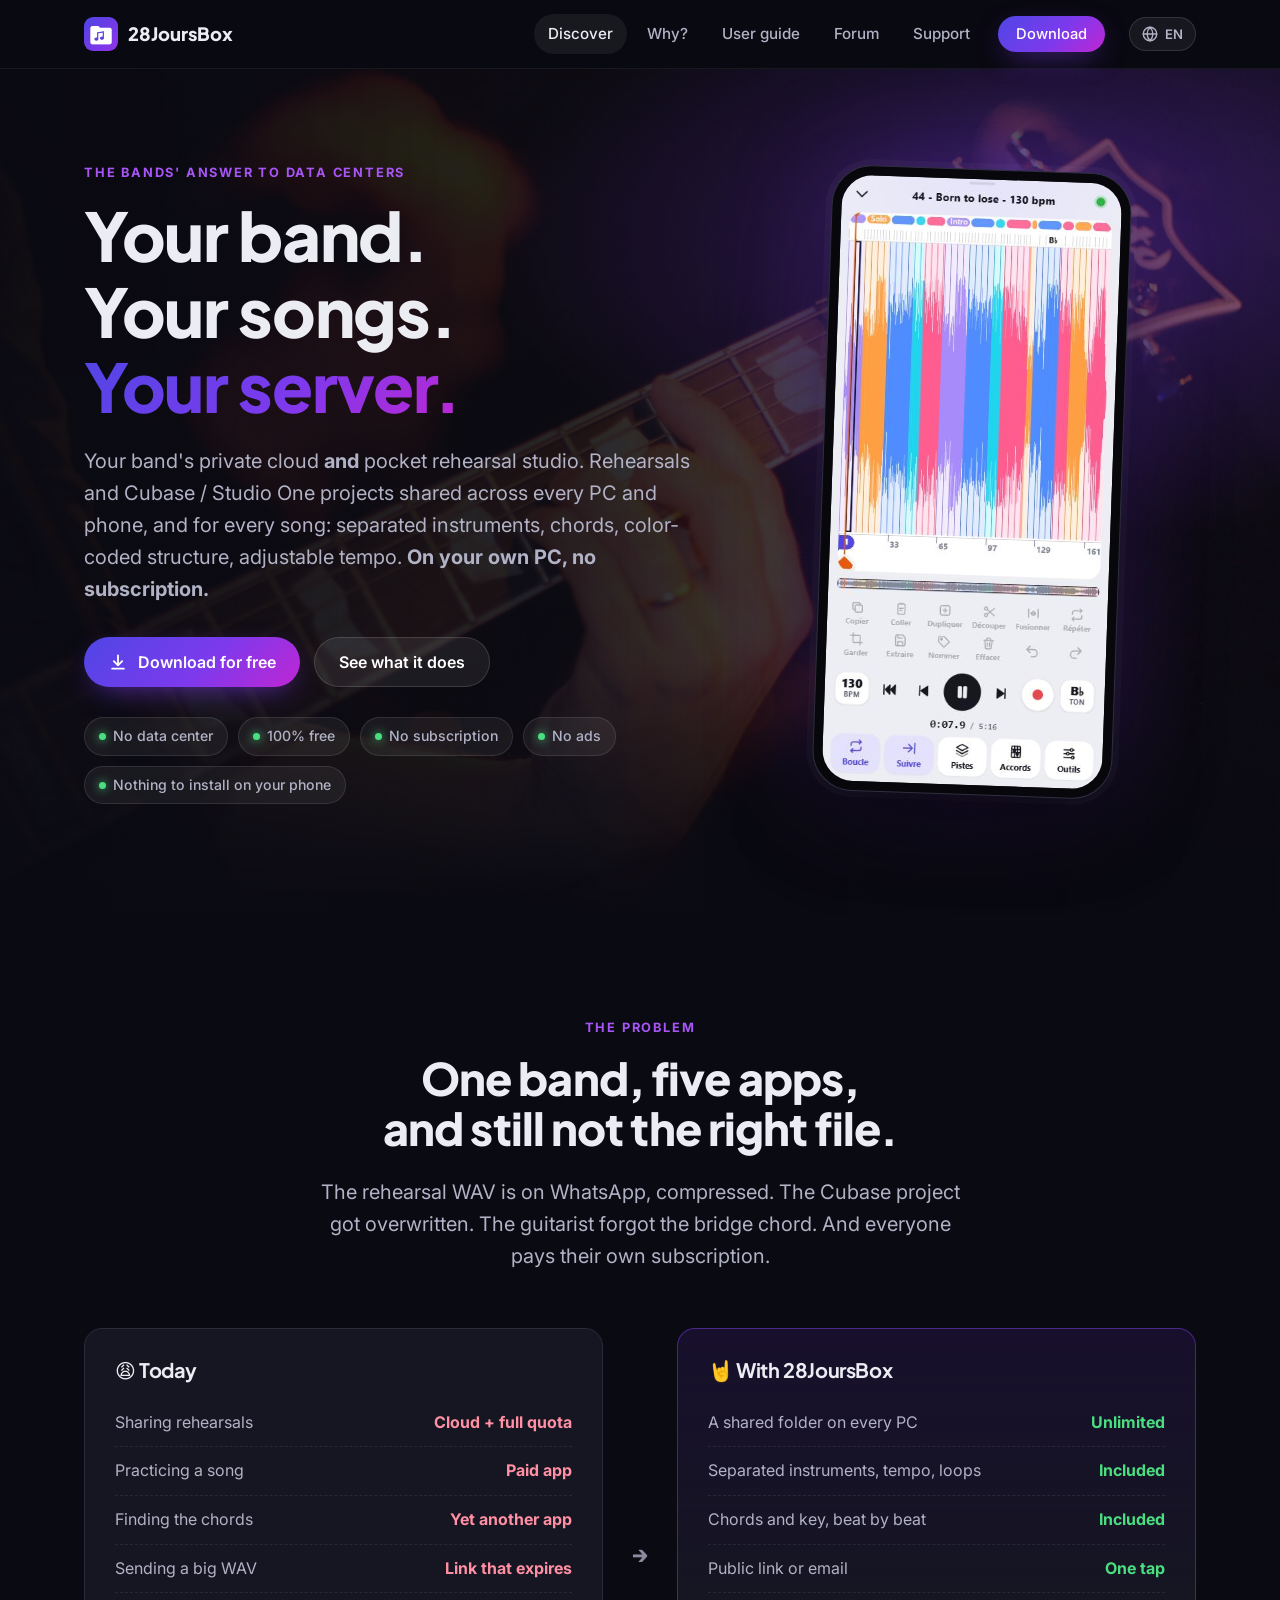
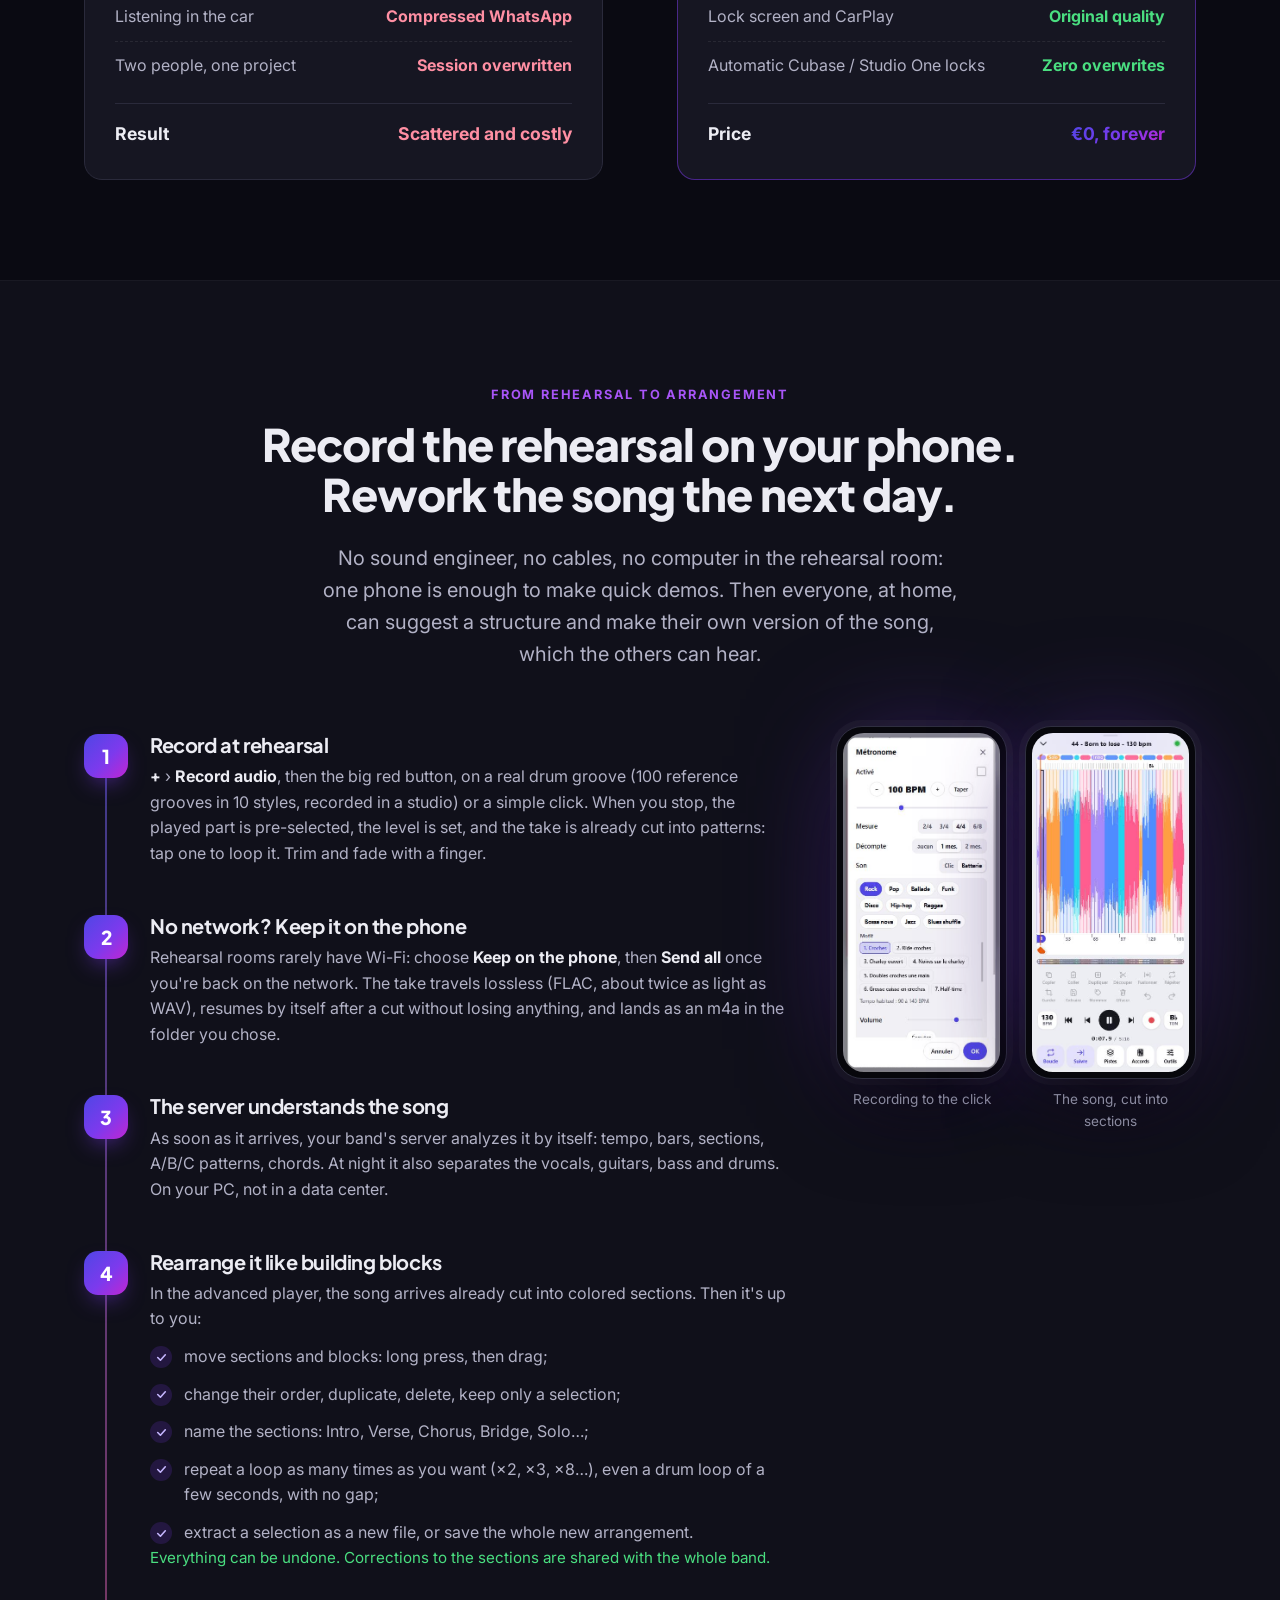
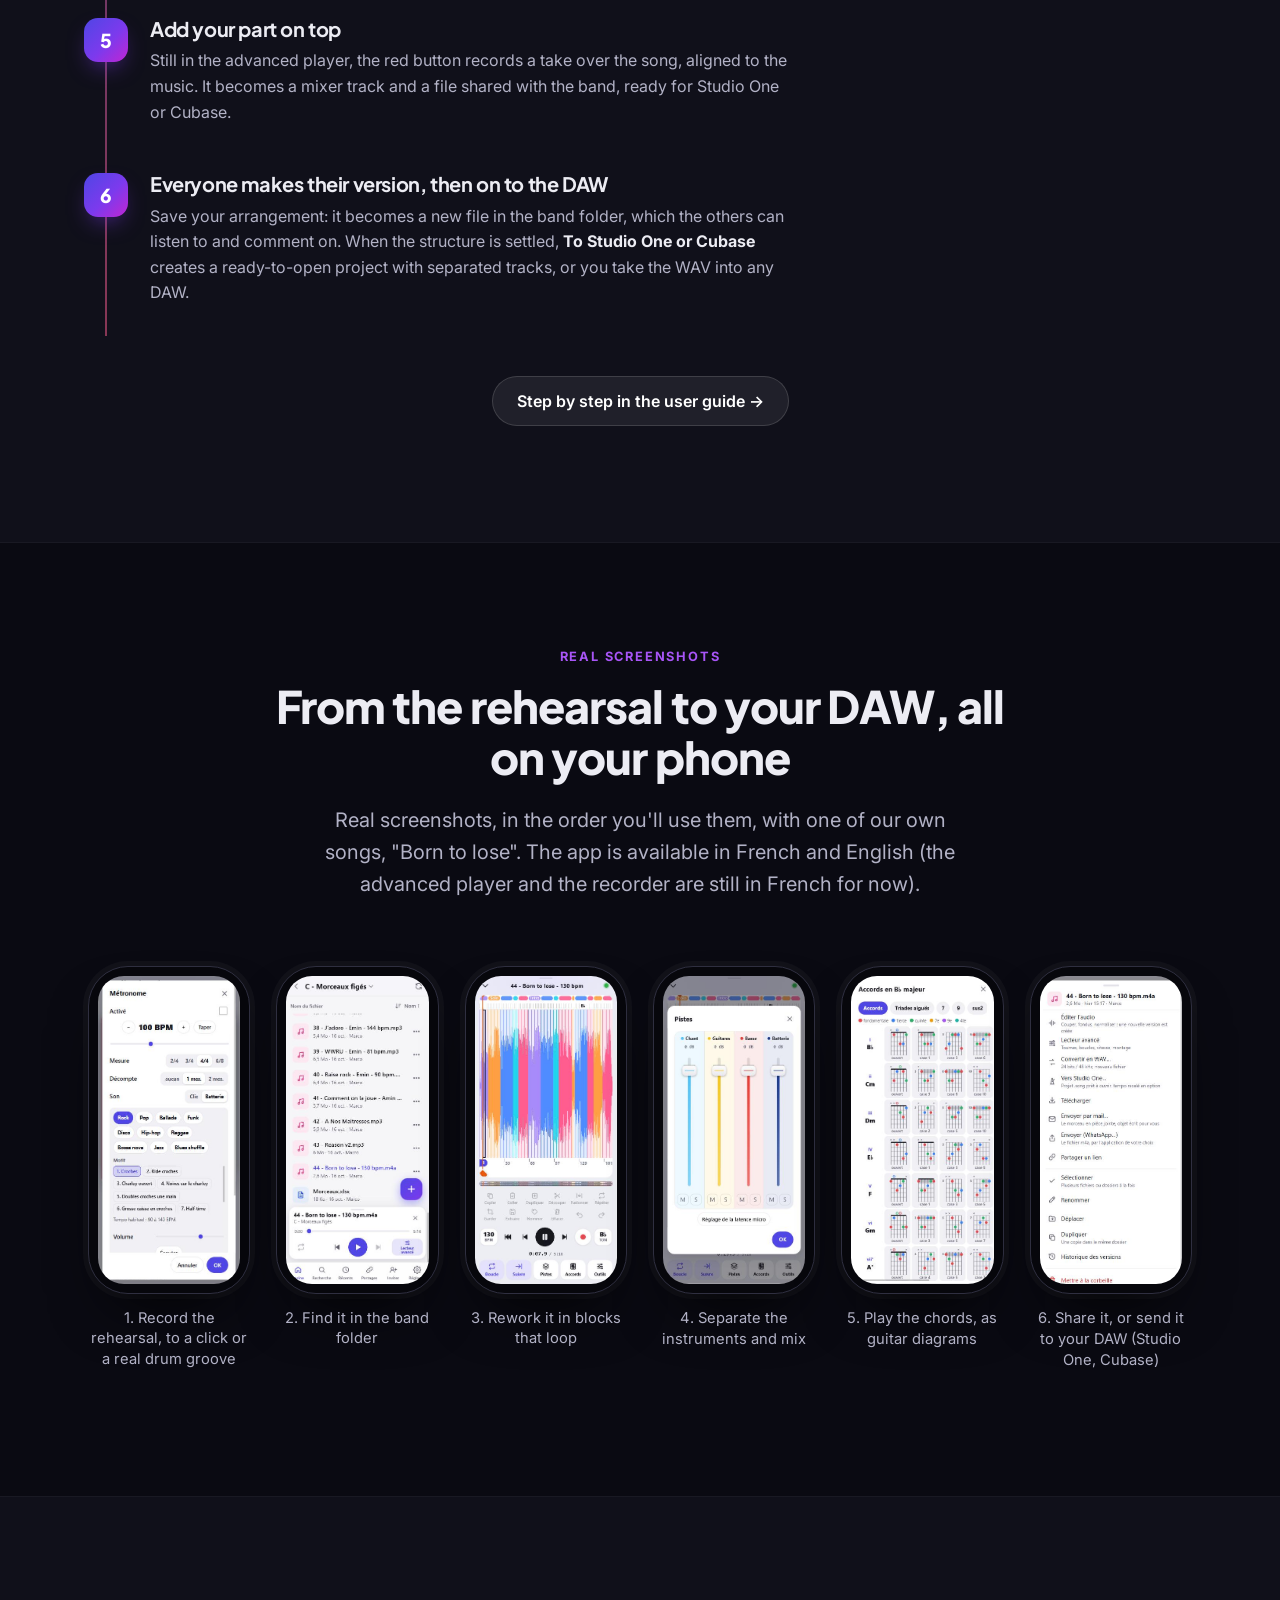
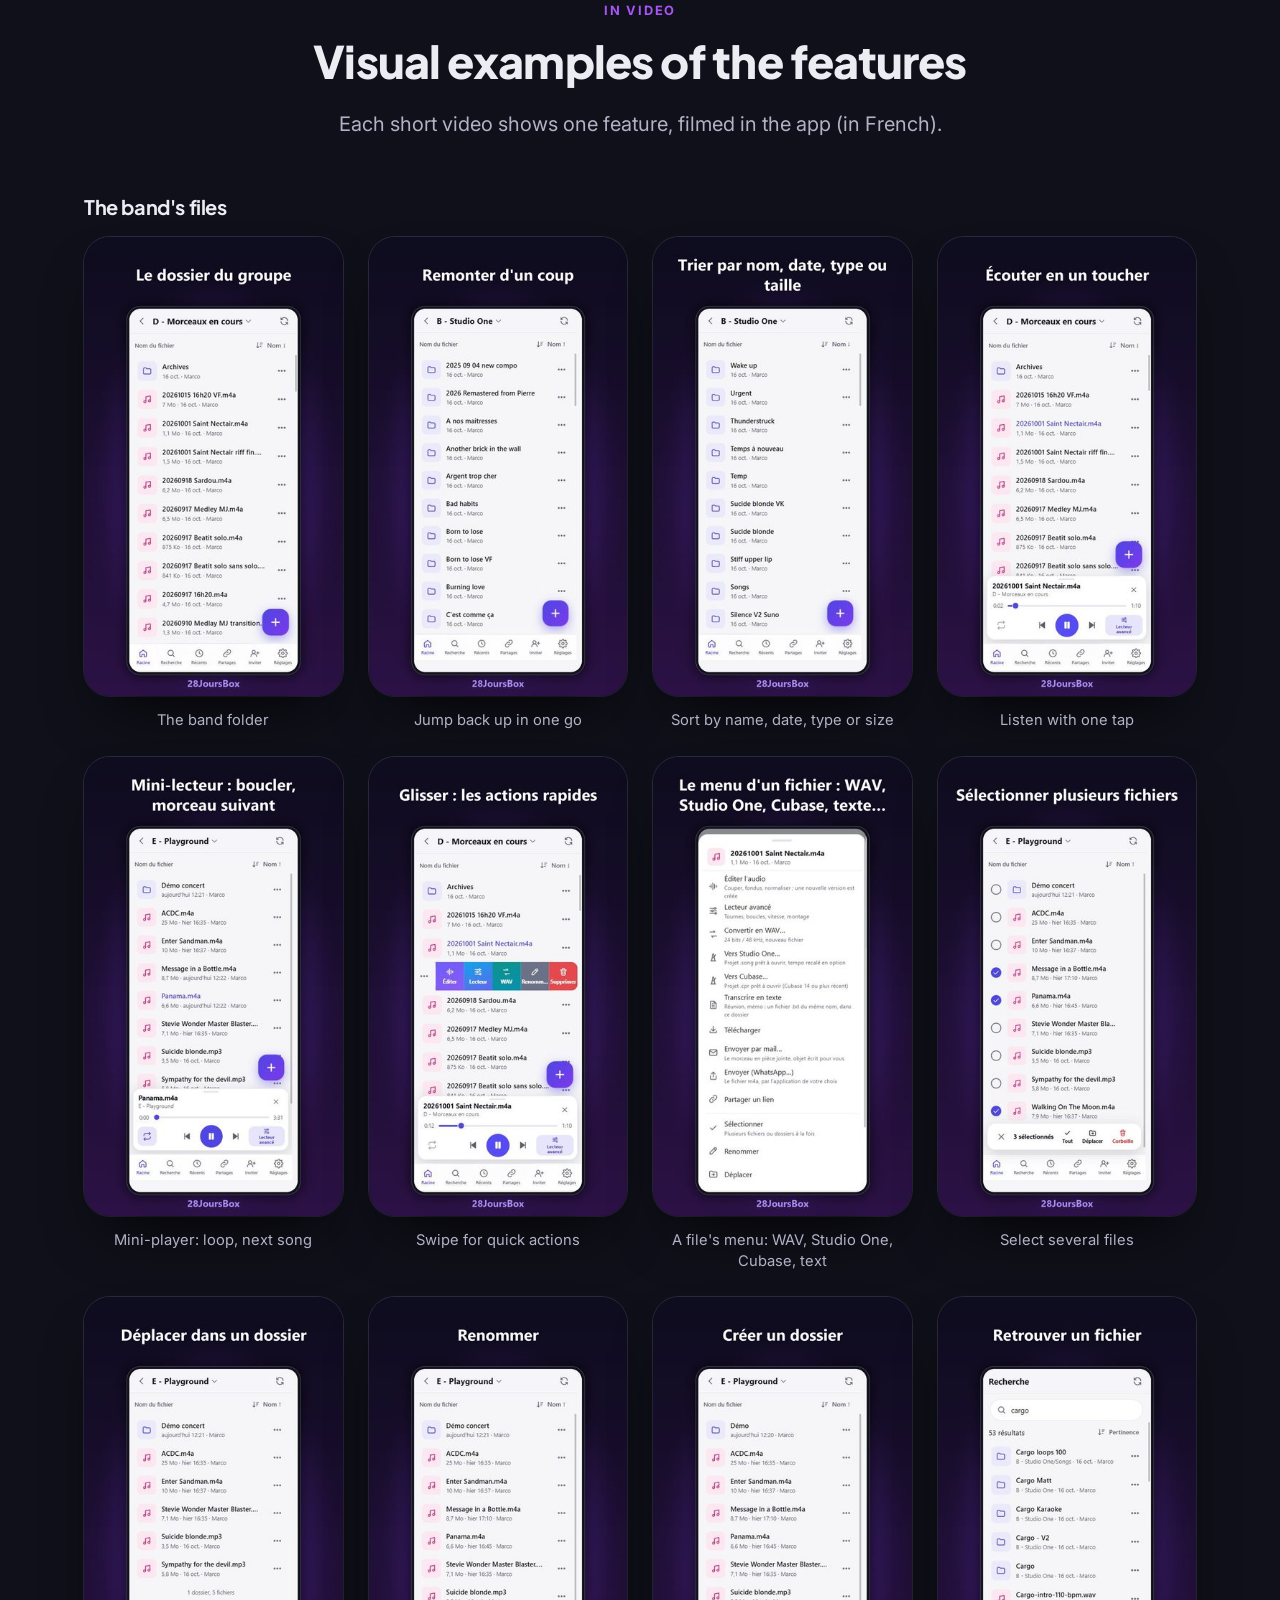
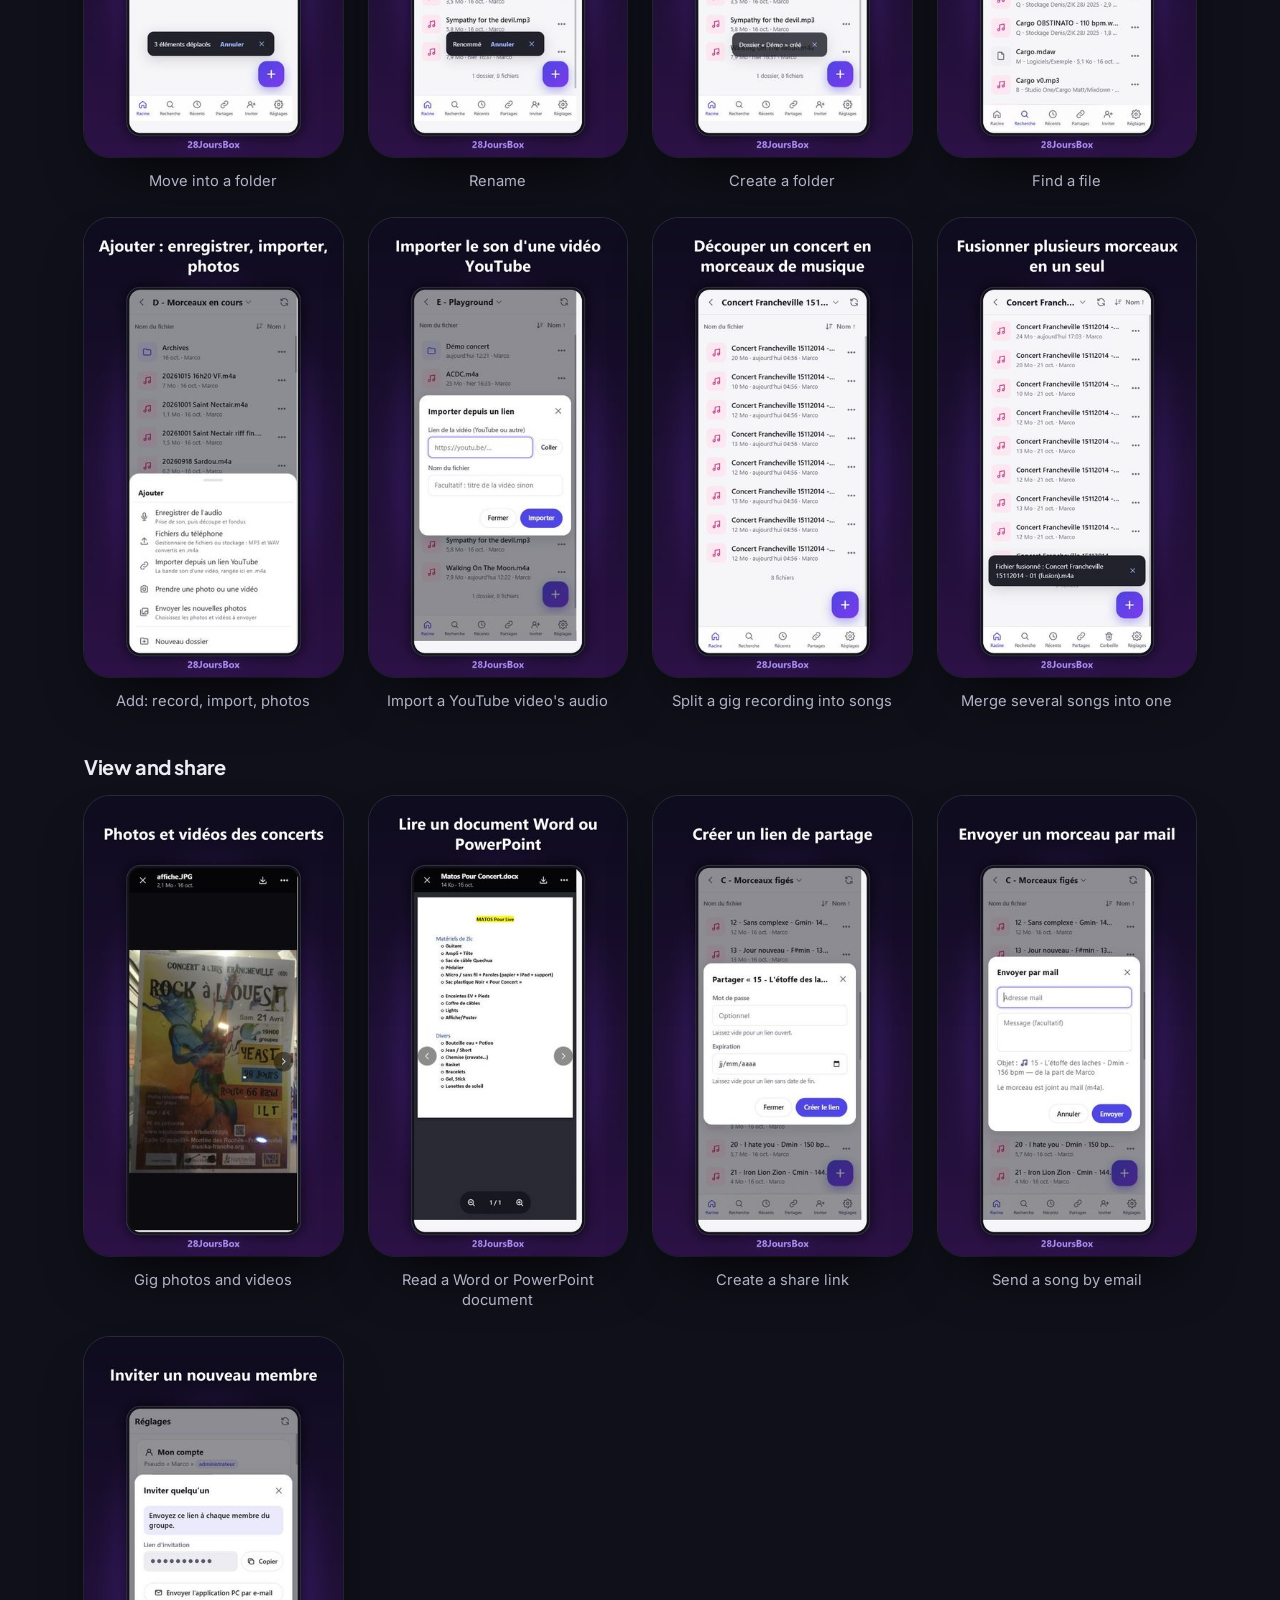
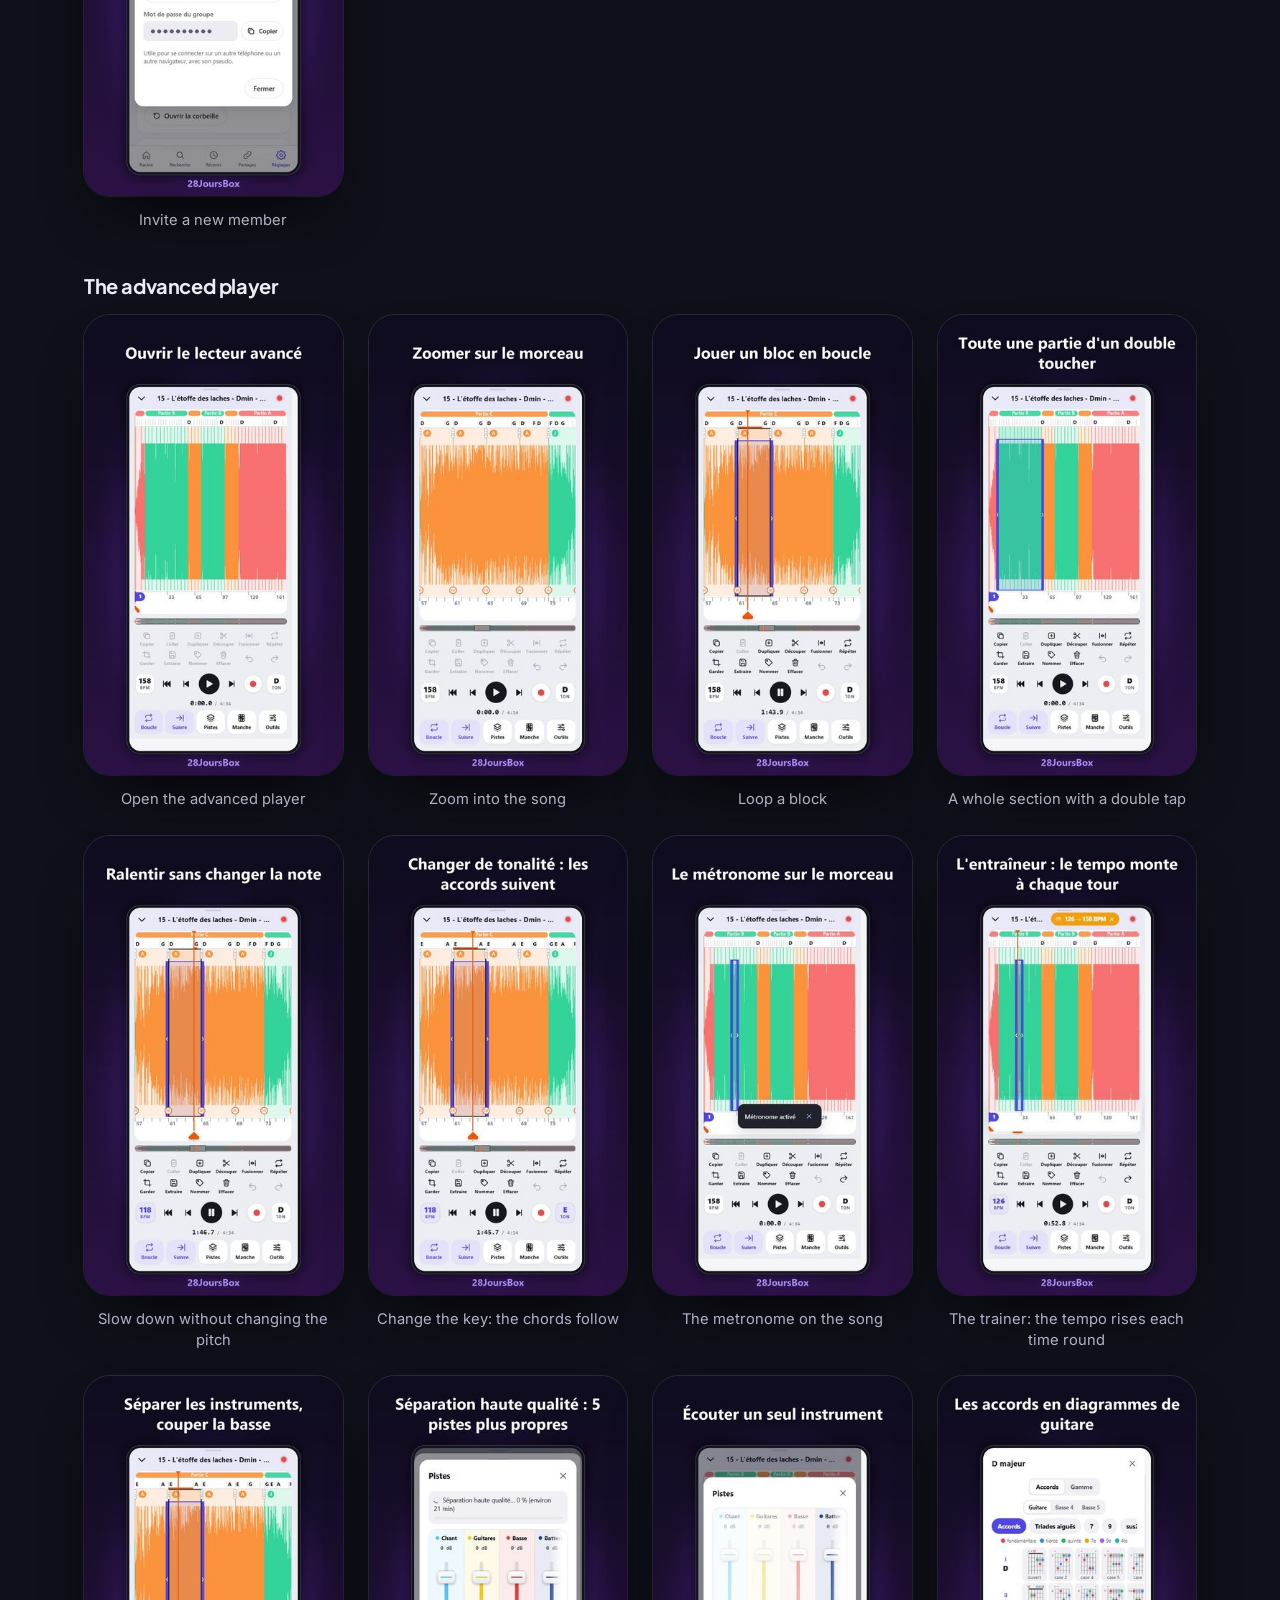
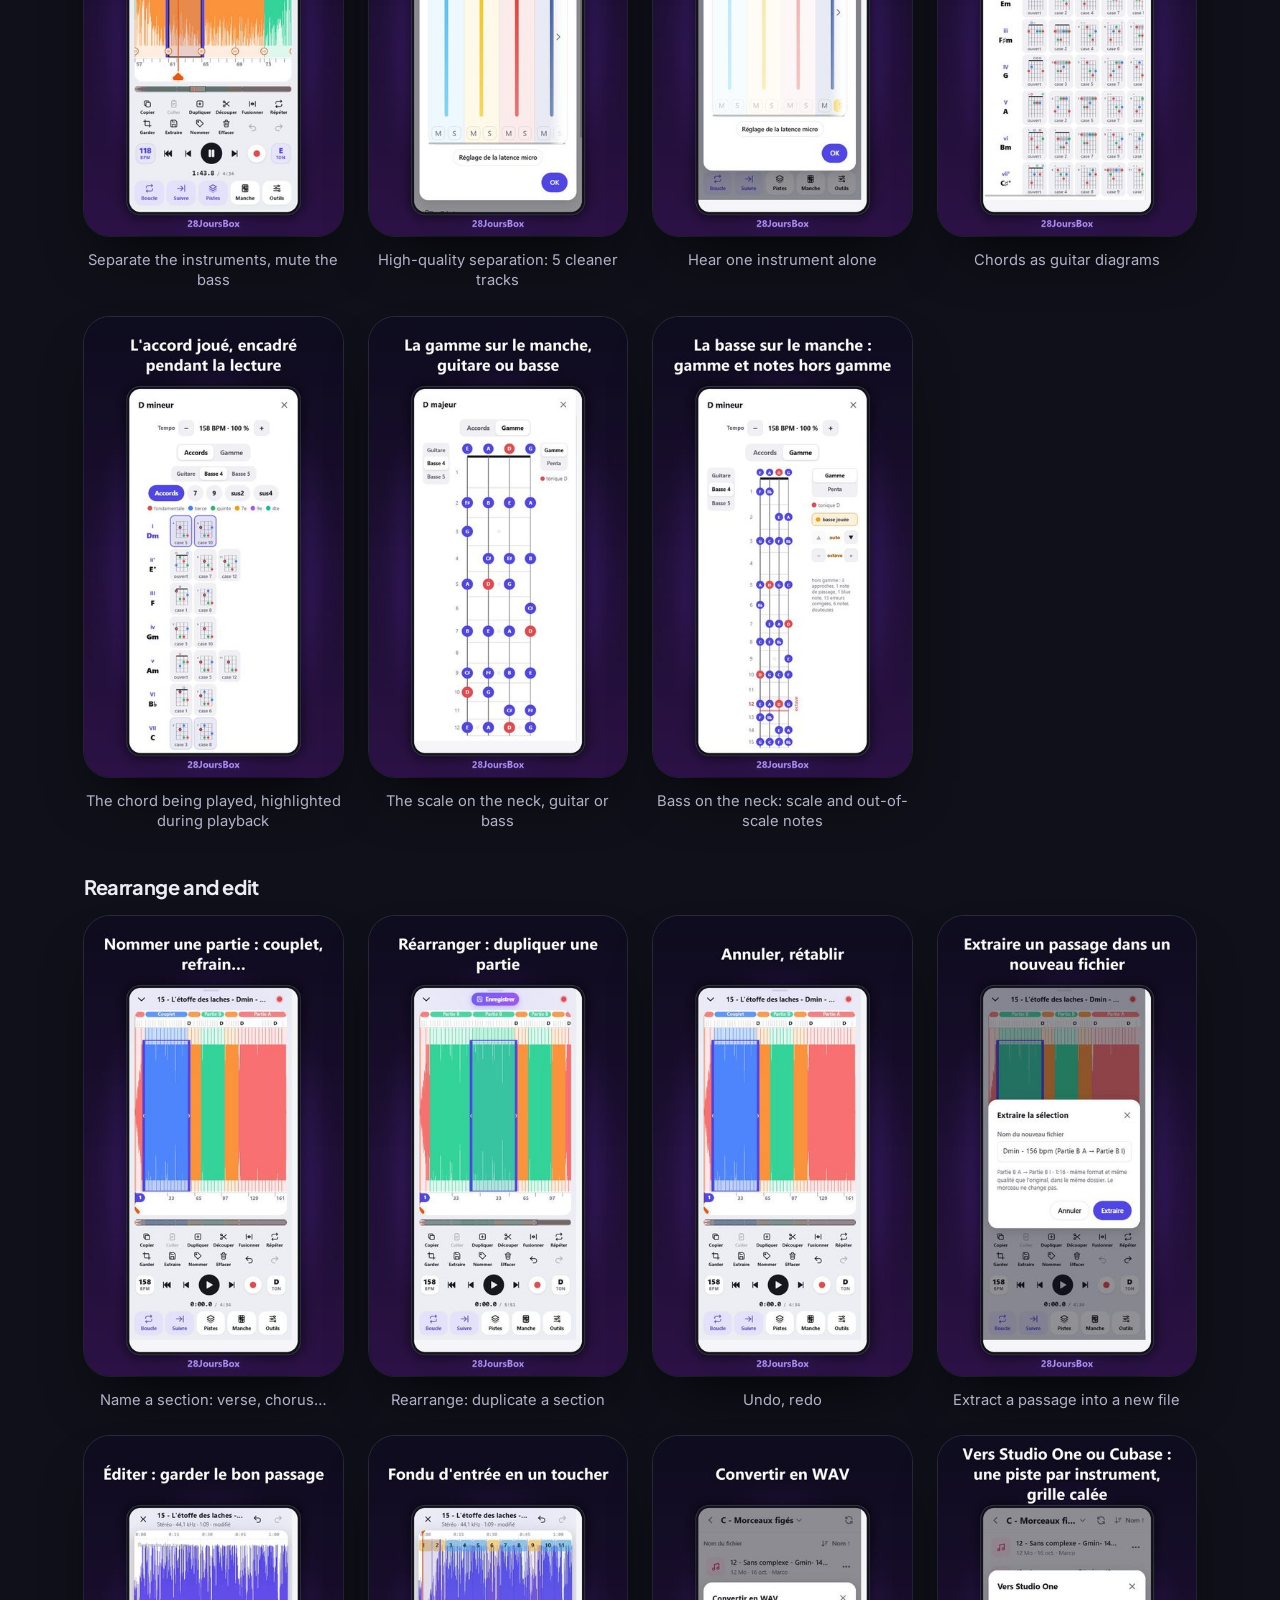
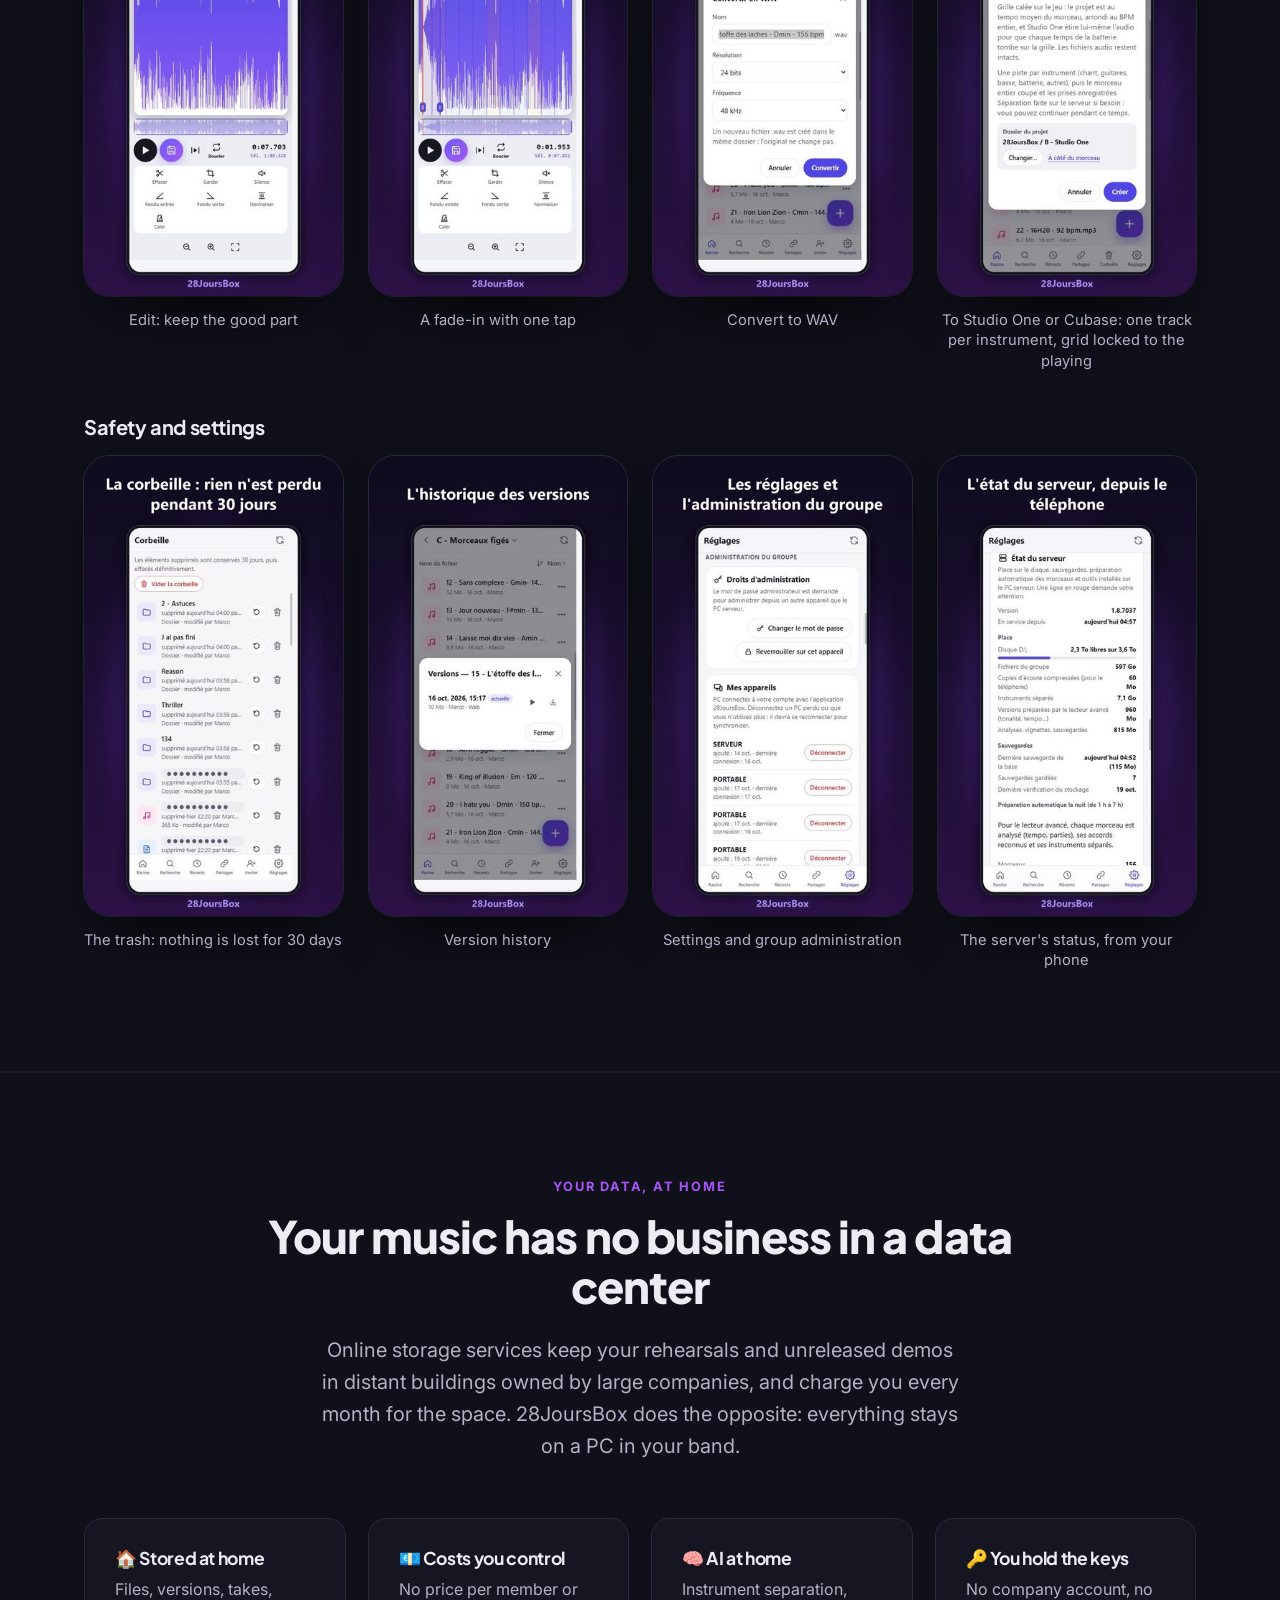
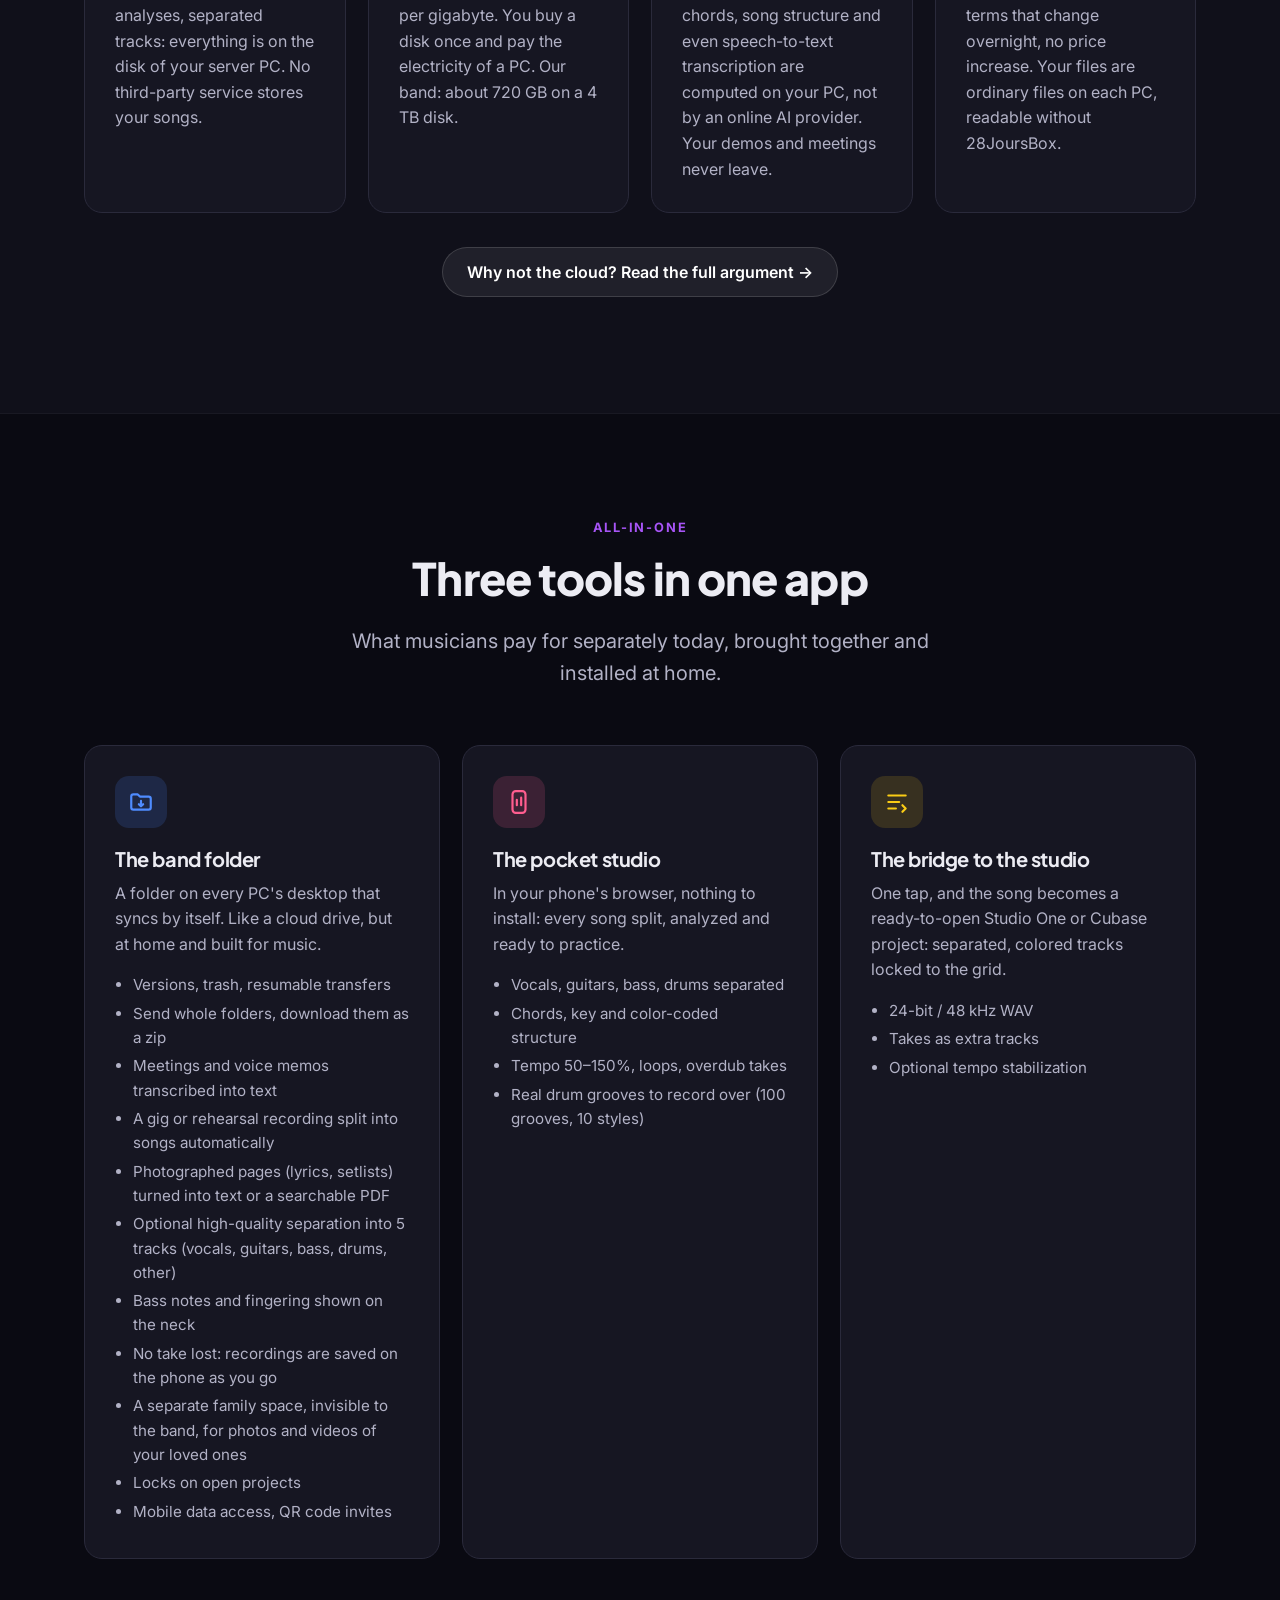
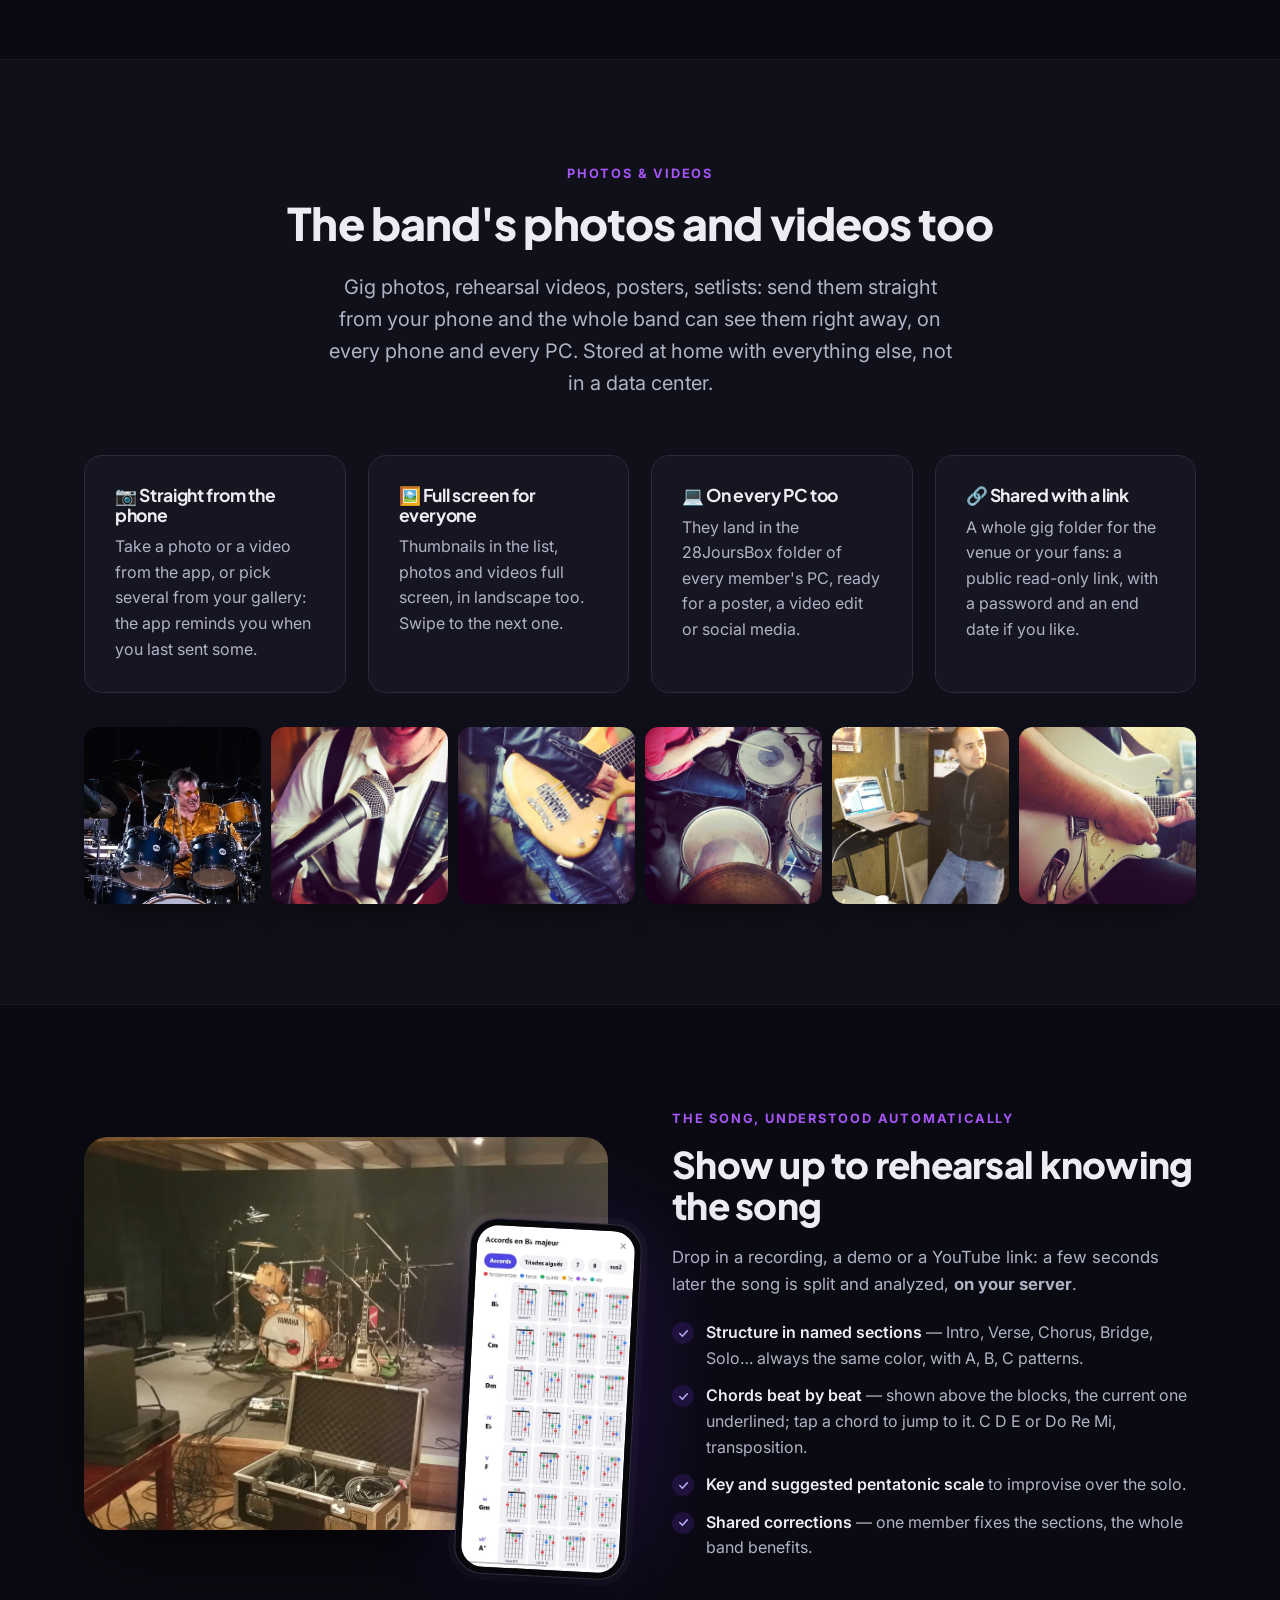
==== commit 1cf9ed27: "Site à jour avec la 1.8.7144 : basse sur le manche, accord entendu, séparation haute qualité, fusion" ====
--- a/index.html
+++ b/index.html
@@ -13,7 +13,7 @@
 <link href="https://fonts.googleapis.com" rel="preconnect"/>
 <link crossorigin="" href="https://fonts.gstatic.com" rel="preconnect"/>
 <link href="https://fonts.googleapis.com/css2?family=Inter:wght@400;500;600;700&amp;family=Plus+Jakarta+Sans:wght@700;800&amp;display=swap" rel="stylesheet"/>
-<link href="style.css?v=29" rel="stylesheet"/>
+<link href="style.css?v=30" rel="stylesheet"/>
 </head>
 <body>
 <nav class="nav">
@@ -102,7 +102,7 @@
 <div class="section-head center reveal"><span class="eyebrow" data-i18n="shot_eyebrow">Real screenshots</span><h2 data-i18n="shot_title">From the rehearsal to your DAW, all on your phone</h2><p class="lead" data-i18n="shot_lead">Real screenshots, in the order you'll use them, with one of our own songs, "Born to lose". The app is available in French and English (the advanced player and the recorder are still in French for now).</p></div>
 <div class="gallery"><figure class="reveal"><div class="phone shot"><img alt="1. Record the rehearsal, to a click or a real drum groove" data-i18n-alt="shot_metronome" height="808" loading="lazy" src="img/captures/metronome.png?v=2" width="373"/></div><figcaption data-i18n="shot_metronome">1. Record the rehearsal, to a click or a real drum groove</figcaption></figure><figure class="reveal"><div class="phone shot"><img alt="2. Find it in the band folder" data-i18n-alt="shot_liste" height="808" loading="lazy" src="img/captures/liste.png?v=2" width="373"/></div><figcaption data-i18n="shot_liste">2. Find it in the band folder</figcaption></figure><figure class="reveal"><div class="phone shot"><img alt="3. Rework it in blocks that loop" data-i18n-alt="shot_lecteur" height="808" loading="lazy" src="img/captures/lecteur.png?v=2" width="373"/></div><figcaption data-i18n="shot_lecteur">3. Rework it in blocks that loop</figcaption></figure><figure class="reveal"><div class="phone shot"><img alt="4. Separate the instruments and mix" data-i18n-alt="shot_mixage" height="808" loading="lazy" src="img/captures/mixage.png" width="373"/></div><figcaption data-i18n="shot_mixage">4. Separate the instruments and mix</figcaption></figure><figure class="reveal"><div class="phone shot"><img alt="5. Play the chords, as guitar diagrams" data-i18n-alt="shot_accords" height="808" loading="lazy" src="img/captures/accords.png" width="373"/></div><figcaption data-i18n="shot_accords">5. Play the chords, as guitar diagrams</figcaption></figure><figure class="reveal"><div class="phone shot"><img alt="6. Share it, or send it to your DAW (Studio One, Cubase)" data-i18n-alt="shot_actions" height="808" loading="lazy" src="img/captures/actions.png" width="373"/></div><figcaption data-i18n="shot_actions">6. Share it, or send it to your DAW (Studio One, Cubase)</figcaption></figure></div></div></section><section class="alt" id="videos"><div class="wrap">
 <div class="section-head center reveal"><span class="eyebrow" data-i18n="vid_eyebrow">In video</span><h2 data-i18n="vid_title">Visual examples of the features</h2><p class="lead" data-i18n="vid_lead">Each short video shows one feature, filmed in the app (in French).</p></div>
-<h3 class="video-theme" data-i18n="vt_fichiers">The band's files</h3><div class="video-gallery"><figure class="reveal"><video aria-label="The band folder" class="demo" data-i18n-aria-label="vc_dossier" height="1280" loop="" muted="" playsinline="" poster="img/videos/dossier.jpg" preload="none" width="720"><source src="img/videos/dossier.mp4" type="video/mp4"/></video><figcaption data-i18n="vc_dossier">The band folder</figcaption></figure><figure class="reveal"><video aria-label="Jump back up in one go" class="demo" data-i18n-aria-label="vc_allera" height="1280" loop="" muted="" playsinline="" poster="img/videos/allera.jpg" preload="none" width="720"><source src="img/videos/allera.mp4" type="video/mp4"/></video><figcaption data-i18n="vc_allera">Jump back up in one go</figcaption></figure><figure class="reveal"><video aria-label="Sort by name, date, type or size" class="demo" data-i18n-aria-label="vc_trier" height="1280" loop="" muted="" playsinline="" poster="img/videos/trier.jpg" preload="none" width="720"><source src="img/videos/trier.mp4" type="video/mp4"/></video><figcaption data-i18n="vc_trier">Sort by name, date, type or size</figcaption></figure><figure class="reveal"><video aria-label="Listen with one tap" class="demo" data-i18n-aria-label="vc_ecouter" height="1280" loop="" muted="" playsinline="" poster="img/videos/ecouter.jpg" preload="none" width="720"><source src="img/videos/ecouter.mp4" type="video/mp4"/></video><figcaption data-i18n="vc_ecouter">Listen with one tap</figcaption></figure><figure class="reveal"><video aria-label="Mini-player: loop, next song" class="demo" data-i18n-aria-label="vc_minilecteur" height="1280" loop="" muted="" playsinline="" poster="img/videos/minilecteur.jpg" preload="none" width="720"><source src="img/videos/minilecteur.mp4" type="video/mp4"/></video><figcaption data-i18n="vc_minilecteur">Mini-player: loop, next song</figcaption></figure><figure class="reveal"><video aria-label="Swipe for quick actions" class="demo" data-i18n-aria-label="vc_glisser" height="1280" loop="" muted="" playsinline="" poster="img/videos/glisser.jpg" preload="none" width="720"><source src="img/videos/glisser.mp4" type="video/mp4"/></video><figcaption data-i18n="vc_glisser">Swipe for quick actions</figcaption></figure><figure class="reveal"><video aria-label="A file's menu: WAV, Studio One, Cubase, text" class="demo" data-i18n-aria-label="vc_menu" height="1280" loop="" muted="" playsinline="" poster="img/videos/menu.jpg" preload="none" width="720"><source src="img/videos/menu.mp4" type="video/mp4"/></video><figcaption data-i18n="vc_menu">A file's menu: WAV, Studio One, Cubase, text</figcaption></figure><figure class="reveal"><video aria-label="Select several files" class="demo" data-i18n-aria-label="vc_selection" height="1280" loop="" muted="" playsinline="" poster="img/videos/selection.jpg" preload="none" width="720"><source src="img/videos/selection.mp4" type="video/mp4"/></video><figcaption data-i18n="vc_selection">Select several files</figcaption></figure><figure class="reveal"><video aria-label="Move into a folder" class="demo" data-i18n-aria-label="vc_deplacer" height="1280" loop="" muted="" playsinline="" poster="img/videos/deplacer.jpg" preload="none" width="720"><source src="img/videos/deplacer.mp4" type="video/mp4"/></video><figcaption data-i18n="vc_deplacer">Move into a folder</figcaption></figure><figure class="reveal"><video aria-label="Rename" class="demo" data-i18n-aria-label="vc_renommer" height="1280" loop="" muted="" playsinline="" poster="img/videos/renommer.jpg" preload="none" width="720"><source src="img/videos/renommer.mp4" type="video/mp4"/></video><figcaption data-i18n="vc_renommer">Rename</figcaption></figure><figure class="reveal"><video aria-label="Create a folder" class="demo" data-i18n-aria-label="vc_nouveaudossier" height="1280" loop="" muted="" playsinline="" poster="img/videos/nouveaudossier.jpg" preload="none" width="720"><source src="img/videos/nouveaudossier.mp4" type="video/mp4"/></video><figcaption data-i18n="vc_nouveaudossier">Create a folder</figcaption></figure><figure class="reveal"><video aria-label="Find a file" class="demo" data-i18n-aria-label="vc_rechercher" height="1280" loop="" muted="" playsinline="" poster="img/videos/rechercher.jpg" preload="none" width="720"><source src="img/videos/rechercher.mp4" type="video/mp4"/></video><figcaption data-i18n="vc_rechercher">Find a file</figcaption></figure><figure class="reveal"><video aria-label="Add: record, import, photos" class="demo" data-i18n-aria-label="vc_ajouter" height="1280" loop="" muted="" playsinline="" poster="img/videos/ajouter.jpg" preload="none" width="720"><source src="img/videos/ajouter.mp4" type="video/mp4"/></video><figcaption data-i18n="vc_ajouter">Add: record, import, photos</figcaption></figure><figure class="reveal"><video aria-label="Import a YouTube video's audio" class="demo" data-i18n-aria-label="vc_youtube" height="1280" loop="" muted="" playsinline="" poster="img/videos/youtube.jpg" preload="none" width="720"><source src="img/videos/youtube.mp4" type="video/mp4"/></video><figcaption data-i18n="vc_youtube">Import a YouTube video's audio</figcaption></figure><figure class="reveal"><video aria-label="Split a gig recording into songs" class="demo" data-i18n-aria-label="vc_decouper" height="1280" loop="" muted="" playsinline="" poster="img/videos/decouper.jpg" preload="none" width="720"><source src="img/videos/decouper.mp4" type="video/mp4"/></video><figcaption data-i18n="vc_decouper">Split a gig recording into songs</figcaption></figure></div><h3 class="video-theme" data-i18n="vt_partager">View and share</h3><div class="video-gallery"><figure class="reveal"><video aria-label="Gig photos and videos" class="demo" data-i18n-aria-label="vc_photos" height="1280" loop="" muted="" playsinline="" poster="img/videos/photos.jpg" preload="none" width="720"><source src="img/videos/photos.mp4" type="video/mp4"/></video><figcaption data-i18n="vc_photos">Gig photos and videos</figcaption></figure><figure class="reveal"><video aria-label="Read a Word or PowerPoint document" class="demo" data-i18n-aria-label="vc_document" height="1280" loop="" muted="" playsinline="" poster="img/videos/document.jpg" preload="none" width="720"><source src="img/videos/document.mp4" type="video/mp4"/></video><figcaption data-i18n="vc_document">Read a Word or PowerPoint document</figcaption></figure><figure class="reveal"><video aria-label="Create a share link" class="demo" data-i18n-aria-label="vc_lien" height="1280" loop="" muted="" playsinline="" poster="img/videos/lien.jpg" preload="none" width="720"><source src="img/videos/lien.mp4" type="video/mp4"/></video><figcaption data-i18n="vc_lien">Create a share link</figcaption></figure><figure class="reveal"><video aria-label="Send a song by email" class="demo" data-i18n-aria-label="vc_mail" height="1280" loop="" muted="" playsinline="" poster="img/videos/mail.jpg" preload="none" width="720"><source src="img/videos/mail.mp4" type="video/mp4"/></video><figcaption data-i18n="vc_mail">Send a song by email</figcaption></figure><figure class="reveal"><video aria-label="Invite a new member" class="demo" data-i18n-aria-label="vc_inviter" height="1280" loop="" muted="" playsinline="" poster="img/videos/inviter.jpg" preload="none" width="720"><source src="img/videos/inviter.mp4" type="video/mp4"/></video><figcaption data-i18n="vc_inviter">Invite a new member</figcaption></figure></div><h3 class="video-theme" data-i18n="vt_lecteur">The advanced player</h3><div class="video-gallery"><figure class="reveal"><video aria-label="Open the advanced player" class="demo" data-i18n-aria-label="vc_lecteur" height="1280" loop="" muted="" playsinline="" poster="img/videos/lecteur.jpg" preload="none" width="720"><source src="img/videos/lecteur.mp4" type="video/mp4"/></video><figcaption data-i18n="vc_lecteur">Open the advanced player</figcaption></figure><figure class="reveal"><video aria-label="Zoom into the song" class="demo" data-i18n-aria-label="vc_zoomer" height="1280" loop="" muted="" playsinline="" poster="img/videos/zoomer.jpg" preload="none" width="720"><source src="img/videos/zoomer.mp4" type="video/mp4"/></video><figcaption data-i18n="vc_zoomer">Zoom into the song</figcaption></figure><figure class="reveal"><video aria-label="Loop a block" class="demo" data-i18n-aria-label="vc_boucle" height="1280" loop="" muted="" playsinline="" poster="img/videos/boucle.jpg" preload="none" width="720"><source src="img/videos/boucle.mp4" type="video/mp4"/></video><figcaption data-i18n="vc_boucle">Loop a block</figcaption></figure><figure class="reveal"><video aria-label="A whole section with a double tap" class="demo" data-i18n-aria-label="vc_partie" height="1280" loop="" muted="" playsinline="" poster="img/videos/partie.jpg" preload="none" width="720"><source src="img/videos/partie.mp4" type="video/mp4"/></video><figcaption data-i18n="vc_partie">A whole section with a double tap</figcaption></figure><figure class="reveal"><video aria-label="Slow down without changing the pitch" class="demo" data-i18n-aria-label="vc_tempo" height="1280" loop="" muted="" playsinline="" poster="img/videos/tempo.jpg" preload="none" width="720"><source src="img/videos/tempo.mp4" type="video/mp4"/></video><figcaption data-i18n="vc_tempo">Slow down without changing the pitch</figcaption></figure><figure class="reveal"><video aria-label="Change the key: the chords follow" class="demo" data-i18n-aria-label="vc_tonalite" height="1280" loop="" muted="" playsinline="" poster="img/videos/tonalite.jpg" preload="none" width="720"><source src="img/videos/tonalite.mp4" type="video/mp4"/></video><figcaption data-i18n="vc_tonalite">Change the key: the chords follow</figcaption></figure><figure class="reveal"><video aria-label="The metronome on the song" class="demo" data-i18n-aria-label="vc_metronome" height="1280" loop="" muted="" playsinline="" poster="img/videos/metronome.jpg" preload="none" width="720"><source src="img/videos/metronome.mp4" type="video/mp4"/></video><figcaption data-i18n="vc_metronome">The metronome on the song</figcaption></figure><figure class="reveal"><video aria-label="The trainer: the tempo rises each time round" class="demo" data-i18n-aria-label="vc_entraineur" height="1280" loop="" muted="" playsinline="" poster="img/videos/entraineur.jpg" preload="none" width="720"><source src="img/videos/entraineur.mp4" type="video/mp4"/></video><figcaption data-i18n="vc_entraineur">The trainer: the tempo rises each time round</figcaption></figure><figure class="reveal"><video aria-label="Separate the instruments, mute the bass" class="demo" data-i18n-aria-label="vc_pistes" height="1280" loop="" muted="" playsinline="" poster="img/videos/pistes.jpg" preload="none" width="720"><source src="img/videos/pistes.mp4" type="video/mp4"/></video><figcaption data-i18n="vc_pistes">Separate the instruments, mute the bass</figcaption></figure><figure class="reveal"><video aria-label="Hear one instrument alone" class="demo" data-i18n-aria-label="vc_solo" height="1280" loop="" muted="" playsinline="" poster="img/videos/solo.jpg" preload="none" width="720"><source src="img/videos/solo.mp4" type="video/mp4"/></video><figcaption data-i18n="vc_solo">Hear one instrument alone</figcaption></figure><figure class="reveal"><video aria-label="Chords as guitar diagrams" class="demo" data-i18n-aria-label="vc_accords" height="1280" loop="" muted="" playsinline="" poster="img/videos/accords.jpg" preload="none" width="720"><source src="img/videos/accords.mp4" type="video/mp4"/></video><figcaption data-i18n="vc_accords">Chords as guitar diagrams</figcaption></figure><figure class="reveal"><video aria-label="The scale on the neck, guitar or bass" class="demo" data-i18n-aria-label="vc_gamme" height="1280" loop="" muted="" playsinline="" poster="img/videos/gamme.jpg" preload="none" width="720"><source src="img/videos/gamme.mp4" type="video/mp4"/></video><figcaption data-i18n="vc_gamme">The scale on the neck, guitar or bass</figcaption></figure></div><h3 class="video-theme" data-i18n="vt_editer">Rearrange and edit</h3><div class="video-gallery"><figure class="reveal"><video aria-label="Name a section: verse, chorus…" class="demo" data-i18n-aria-label="vc_nommer" height="1280" loop="" muted="" playsinline="" poster="img/videos/nommer.jpg" preload="none" width="720"><source src="img/videos/nommer.mp4" type="video/mp4"/></video><figcaption data-i18n="vc_nommer">Name a section: verse, chorus…</figcaption></figure><figure class="reveal"><video aria-label="Rearrange: duplicate a section" class="demo" data-i18n-aria-label="vc_rearranger" height="1280" loop="" muted="" playsinline="" poster="img/videos/rearranger.jpg" preload="none" width="720"><source src="img/videos/rearranger.mp4" type="video/mp4"/></video><figcaption data-i18n="vc_rearranger">Rearrange: duplicate a section</figcaption></figure><figure class="reveal"><video aria-label="Undo, redo" class="demo" data-i18n-aria-label="vc_annuler" height="1280" loop="" muted="" playsinline="" poster="img/videos/annuler.jpg" preload="none" width="720"><source src="img/videos/annuler.mp4" type="video/mp4"/></video><figcaption data-i18n="vc_annuler">Undo, redo</figcaption></figure><figure class="reveal"><video aria-label="Extract a passage into a new file" class="demo" data-i18n-aria-label="vc_extraire" height="1280" loop="" muted="" playsinline="" poster="img/videos/extraire.jpg" preload="none" width="720"><source src="img/videos/extraire.mp4" type="video/mp4"/></video><figcaption data-i18n="vc_extraire">Extract a passage into a new file</figcaption></figure><figure class="reveal"><video aria-label="Edit: keep the good part" class="demo" data-i18n-aria-label="vc_editer" height="1280" loop="" muted="" playsinline="" poster="img/videos/editer.jpg" preload="none" width="720"><source src="img/videos/editer.mp4" type="video/mp4"/></video><figcaption data-i18n="vc_editer">Edit: keep the good part</figcaption></figure><figure class="reveal"><video aria-label="A fade-in with one tap" class="demo" data-i18n-aria-label="vc_fondu" height="1280" loop="" muted="" playsinline="" poster="img/videos/fondu.jpg" preload="none" width="720"><source src="img/videos/fondu.mp4" type="video/mp4"/></video><figcaption data-i18n="vc_fondu">A fade-in with one tap</figcaption></figure><figure class="reveal"><video aria-label="Convert to WAV" class="demo" data-i18n-aria-label="vc_wav" height="1280" loop="" muted="" playsinline="" poster="img/videos/wav.jpg" preload="none" width="720"><source src="img/videos/wav.mp4" type="video/mp4"/></video><figcaption data-i18n="vc_wav">Convert to WAV</figcaption></figure><figure class="reveal"><video aria-label="To Studio One or Cubase" class="demo" data-i18n-aria-label="vc_studioone" height="1280" loop="" muted="" playsinline="" poster="img/videos/studioone.jpg" preload="none" width="720"><source src="img/videos/studioone.mp4" type="video/mp4"/></video><figcaption data-i18n="vc_studioone">To Studio One or Cubase</figcaption></figure></div><h3 class="video-theme" data-i18n="vt_securite">Safety and settings</h3><div class="video-gallery"><figure class="reveal"><video aria-label="The trash: nothing is lost for 30 days" class="demo" data-i18n-aria-label="vc_corbeille" height="1280" loop="" muted="" playsinline="" poster="img/videos/corbeille.jpg" preload="none" width="720"><source src="img/videos/corbeille.mp4" type="video/mp4"/></video><figcaption data-i18n="vc_corbeille">The trash: nothing is lost for 30 days</figcaption></figure><figure class="reveal"><video aria-label="Version history" class="demo" data-i18n-aria-label="vc_versions" height="1280" loop="" muted="" playsinline="" poster="img/videos/versions.jpg" preload="none" width="720"><source src="img/videos/versions.mp4" type="video/mp4"/></video><figcaption data-i18n="vc_versions">Version history</figcaption></figure><figure class="reveal"><video aria-label="Settings and group administration" class="demo" data-i18n-aria-label="vc_reglages" height="1280" loop="" muted="" playsinline="" poster="img/videos/reglages.jpg" preload="none" width="720"><source src="img/videos/reglages.mp4" type="video/mp4"/></video><figcaption data-i18n="vc_reglages">Settings and group administration</figcaption></figure><figure class="reveal"><video aria-label="The server's status, from your phone" class="demo" data-i18n-aria-label="vc_etatserveur" height="1280" loop="" muted="" playsinline="" poster="img/videos/etatserveur.jpg" preload="none" width="720"><source src="img/videos/etatserveur.mp4" type="video/mp4"/></video><figcaption data-i18n="vc_etatserveur">The server's status, from your phone</figcaption></figure></div></div></section><section class="alt dc-band" id="data-centers"><div class="wrap">
+<h3 class="video-theme" data-i18n="vt_fichiers">The band's files</h3><div class="video-gallery"><figure class="reveal"><video aria-label="The band folder" class="demo" data-i18n-aria-label="vc_dossier" height="1280" loop="" muted="" playsinline="" poster="img/videos/dossier.jpg" preload="none" width="720"><source src="img/videos/dossier.mp4" type="video/mp4"/></video><figcaption data-i18n="vc_dossier">The band folder</figcaption></figure><figure class="reveal"><video aria-label="Jump back up in one go" class="demo" data-i18n-aria-label="vc_allera" height="1280" loop="" muted="" playsinline="" poster="img/videos/allera.jpg" preload="none" width="720"><source src="img/videos/allera.mp4" type="video/mp4"/></video><figcaption data-i18n="vc_allera">Jump back up in one go</figcaption></figure><figure class="reveal"><video aria-label="Sort by name, date, type or size" class="demo" data-i18n-aria-label="vc_trier" height="1280" loop="" muted="" playsinline="" poster="img/videos/trier.jpg" preload="none" width="720"><source src="img/videos/trier.mp4" type="video/mp4"/></video><figcaption data-i18n="vc_trier">Sort by name, date, type or size</figcaption></figure><figure class="reveal"><video aria-label="Listen with one tap" class="demo" data-i18n-aria-label="vc_ecouter" height="1280" loop="" muted="" playsinline="" poster="img/videos/ecouter.jpg" preload="none" width="720"><source src="img/videos/ecouter.mp4" type="video/mp4"/></video><figcaption data-i18n="vc_ecouter">Listen with one tap</figcaption></figure><figure class="reveal"><video aria-label="Mini-player: loop, next song" class="demo" data-i18n-aria-label="vc_minilecteur" height="1280" loop="" muted="" playsinline="" poster="img/videos/minilecteur.jpg" preload="none" width="720"><source src="img/videos/minilecteur.mp4" type="video/mp4"/></video><figcaption data-i18n="vc_minilecteur">Mini-player: loop, next song</figcaption></figure><figure class="reveal"><video aria-label="Swipe for quick actions" class="demo" data-i18n-aria-label="vc_glisser" height="1280" loop="" muted="" playsinline="" poster="img/videos/glisser.jpg" preload="none" width="720"><source src="img/videos/glisser.mp4" type="video/mp4"/></video><figcaption data-i18n="vc_glisser">Swipe for quick actions</figcaption></figure><figure class="reveal"><video aria-label="A file's menu: WAV, Studio One, Cubase, text" class="demo" data-i18n-aria-label="vc_menu" height="1280" loop="" muted="" playsinline="" poster="img/videos/menu.jpg" preload="none" width="720"><source src="img/videos/menu.mp4" type="video/mp4"/></video><figcaption data-i18n="vc_menu">A file's menu: WAV, Studio One, Cubase, text</figcaption></figure><figure class="reveal"><video aria-label="Select several files" class="demo" data-i18n-aria-label="vc_selection" height="1280" loop="" muted="" playsinline="" poster="img/videos/selection.jpg" preload="none" width="720"><source src="img/videos/selection.mp4" type="video/mp4"/></video><figcaption data-i18n="vc_selection">Select several files</figcaption></figure><figure class="reveal"><video aria-label="Move into a folder" class="demo" data-i18n-aria-label="vc_deplacer" height="1280" loop="" muted="" playsinline="" poster="img/videos/deplacer.jpg" preload="none" width="720"><source src="img/videos/deplacer.mp4" type="video/mp4"/></video><figcaption data-i18n="vc_deplacer">Move into a folder</figcaption></figure><figure class="reveal"><video aria-label="Rename" class="demo" data-i18n-aria-label="vc_renommer" height="1280" loop="" muted="" playsinline="" poster="img/videos/renommer.jpg" preload="none" width="720"><source src="img/videos/renommer.mp4" type="video/mp4"/></video><figcaption data-i18n="vc_renommer">Rename</figcaption></figure><figure class="reveal"><video aria-label="Create a folder" class="demo" data-i18n-aria-label="vc_nouveaudossier" height="1280" loop="" muted="" playsinline="" poster="img/videos/nouveaudossier.jpg" preload="none" width="720"><source src="img/videos/nouveaudossier.mp4" type="video/mp4"/></video><figcaption data-i18n="vc_nouveaudossier">Create a folder</figcaption></figure><figure class="reveal"><video aria-label="Find a file" class="demo" data-i18n-aria-label="vc_rechercher" height="1280" loop="" muted="" playsinline="" poster="img/videos/rechercher.jpg" preload="none" width="720"><source src="img/videos/rechercher.mp4" type="video/mp4"/></video><figcaption data-i18n="vc_rechercher">Find a file</figcaption></figure><figure class="reveal"><video aria-label="Add: record, import, photos" class="demo" data-i18n-aria-label="vc_ajouter" height="1280" loop="" muted="" playsinline="" poster="img/videos/ajouter.jpg" preload="none" width="720"><source src="img/videos/ajouter.mp4" type="video/mp4"/></video><figcaption data-i18n="vc_ajouter">Add: record, import, photos</figcaption></figure><figure class="reveal"><video aria-label="Import a YouTube video's audio" class="demo" data-i18n-aria-label="vc_youtube" height="1280" loop="" muted="" playsinline="" poster="img/videos/youtube.jpg" preload="none" width="720"><source src="img/videos/youtube.mp4" type="video/mp4"/></video><figcaption data-i18n="vc_youtube">Import a YouTube video's audio</figcaption></figure><figure class="reveal"><video aria-label="Split a gig recording into songs" class="demo" data-i18n-aria-label="vc_decouper" height="1280" loop="" muted="" playsinline="" poster="img/videos/decouper.jpg" preload="none" width="720"><source src="img/videos/decouper.mp4" type="video/mp4"/></video><figcaption data-i18n="vc_decouper">Split a gig recording into songs</figcaption></figure><figure class="reveal"><video aria-label="Merge several songs into one" class="demo" data-i18n-aria-label="vc_fusionner" height="1280" loop="" muted="" playsinline="" poster="img/videos/fusionner.jpg" preload="none" width="720"><source src="img/videos/fusionner.mp4" type="video/mp4"/></video><figcaption data-i18n="vc_fusionner">Merge several songs into one</figcaption></figure></div><h3 class="video-theme" data-i18n="vt_partager">View and share</h3><div class="video-gallery"><figure class="reveal"><video aria-label="Gig photos and videos" class="demo" data-i18n-aria-label="vc_photos" height="1280" loop="" muted="" playsinline="" poster="img/videos/photos.jpg" preload="none" width="720"><source src="img/videos/photos.mp4" type="video/mp4"/></video><figcaption data-i18n="vc_photos">Gig photos and videos</figcaption></figure><figure class="reveal"><video aria-label="Read a Word or PowerPoint document" class="demo" data-i18n-aria-label="vc_document" height="1280" loop="" muted="" playsinline="" poster="img/videos/document.jpg" preload="none" width="720"><source src="img/videos/document.mp4" type="video/mp4"/></video><figcaption data-i18n="vc_document">Read a Word or PowerPoint document</figcaption></figure><figure class="reveal"><video aria-label="Create a share link" class="demo" data-i18n-aria-label="vc_lien" height="1280" loop="" muted="" playsinline="" poster="img/videos/lien.jpg" preload="none" width="720"><source src="img/videos/lien.mp4" type="video/mp4"/></video><figcaption data-i18n="vc_lien">Create a share link</figcaption></figure><figure class="reveal"><video aria-label="Send a song by email" class="demo" data-i18n-aria-label="vc_mail" height="1280" loop="" muted="" playsinline="" poster="img/videos/mail.jpg" preload="none" width="720"><source src="img/videos/mail.mp4" type="video/mp4"/></video><figcaption data-i18n="vc_mail">Send a song by email</figcaption></figure><figure class="reveal"><video aria-label="Invite a new member" class="demo" data-i18n-aria-label="vc_inviter" height="1280" loop="" muted="" playsinline="" poster="img/videos/inviter.jpg" preload="none" width="720"><source src="img/videos/inviter.mp4" type="video/mp4"/></video><figcaption data-i18n="vc_inviter">Invite a new member</figcaption></figure></div><h3 class="video-theme" data-i18n="vt_lecteur">The advanced player</h3><div class="video-gallery"><figure class="reveal"><video aria-label="Open the advanced player" class="demo" data-i18n-aria-label="vc_lecteur" height="1280" loop="" muted="" playsinline="" poster="img/videos/lecteur.jpg" preload="none" width="720"><source src="img/videos/lecteur.mp4" type="video/mp4"/></video><figcaption data-i18n="vc_lecteur">Open the advanced player</figcaption></figure><figure class="reveal"><video aria-label="Zoom into the song" class="demo" data-i18n-aria-label="vc_zoomer" height="1280" loop="" muted="" playsinline="" poster="img/videos/zoomer.jpg" preload="none" width="720"><source src="img/videos/zoomer.mp4" type="video/mp4"/></video><figcaption data-i18n="vc_zoomer">Zoom into the song</figcaption></figure><figure class="reveal"><video aria-label="Loop a block" class="demo" data-i18n-aria-label="vc_boucle" height="1280" loop="" muted="" playsinline="" poster="img/videos/boucle.jpg" preload="none" width="720"><source src="img/videos/boucle.mp4" type="video/mp4"/></video><figcaption data-i18n="vc_boucle">Loop a block</figcaption></figure><figure class="reveal"><video aria-label="A whole section with a double tap" class="demo" data-i18n-aria-label="vc_partie" height="1280" loop="" muted="" playsinline="" poster="img/videos/partie.jpg" preload="none" width="720"><source src="img/videos/partie.mp4" type="video/mp4"/></video><figcaption data-i18n="vc_partie">A whole section with a double tap</figcaption></figure><figure class="reveal"><video aria-label="Slow down without changing the pitch" class="demo" data-i18n-aria-label="vc_tempo" height="1280" loop="" muted="" playsinline="" poster="img/videos/tempo.jpg" preload="none" width="720"><source src="img/videos/tempo.mp4" type="video/mp4"/></video><figcaption data-i18n="vc_tempo">Slow down without changing the pitch</figcaption></figure><figure class="reveal"><video aria-label="Change the key: the chords follow" class="demo" data-i18n-aria-label="vc_tonalite" height="1280" loop="" muted="" playsinline="" poster="img/videos/tonalite.jpg" preload="none" width="720"><source src="img/videos/tonalite.mp4" type="video/mp4"/></video><figcaption data-i18n="vc_tonalite">Change the key: the chords follow</figcaption></figure><figure class="reveal"><video aria-label="The metronome on the song" class="demo" data-i18n-aria-label="vc_metronome" height="1280" loop="" muted="" playsinline="" poster="img/videos/metronome.jpg" preload="none" width="720"><source src="img/videos/metronome.mp4" type="video/mp4"/></video><figcaption data-i18n="vc_metronome">The metronome on the song</figcaption></figure><figure class="reveal"><video aria-label="The trainer: the tempo rises each time round" class="demo" data-i18n-aria-label="vc_entraineur" height="1280" loop="" muted="" playsinline="" poster="img/videos/entraineur.jpg" preload="none" width="720"><source src="img/videos/entraineur.mp4" type="video/mp4"/></video><figcaption data-i18n="vc_entraineur">The trainer: the tempo rises each time round</figcaption></figure><figure class="reveal"><video aria-label="Separate the instruments, mute the bass" class="demo" data-i18n-aria-label="vc_pistes" height="1280" loop="" muted="" playsinline="" poster="img/videos/pistes.jpg" preload="none" width="720"><source src="img/videos/pistes.mp4" type="video/mp4"/></video><figcaption data-i18n="vc_pistes">Separate the instruments, mute the bass</figcaption></figure><figure class="reveal"><video aria-label="High-quality separation: 5 cleaner tracks" class="demo" data-i18n-aria-label="vc_pistes-hq" height="1280" loop="" muted="" playsinline="" poster="img/videos/pistes-hq.jpg" preload="none" width="720"><source src="img/videos/pistes-hq.mp4" type="video/mp4"/></video><figcaption data-i18n="vc_pistes-hq">High-quality separation: 5 cleaner tracks</figcaption></figure><figure class="reveal"><video aria-label="Hear one instrument alone" class="demo" data-i18n-aria-label="vc_solo" height="1280" loop="" muted="" playsinline="" poster="img/videos/solo.jpg" preload="none" width="720"><source src="img/videos/solo.mp4" type="video/mp4"/></video><figcaption data-i18n="vc_solo">Hear one instrument alone</figcaption></figure><figure class="reveal"><video aria-label="Chords as guitar diagrams" class="demo" data-i18n-aria-label="vc_accords" height="1280" loop="" muted="" playsinline="" poster="img/videos/accords.jpg" preload="none" width="720"><source src="img/videos/accords.mp4" type="video/mp4"/></video><figcaption data-i18n="vc_accords">Chords as guitar diagrams</figcaption></figure><figure class="reveal"><video aria-label="The chord being played, highlighted during playback" class="demo" data-i18n-aria-label="vc_accordentendu" height="1280" loop="" muted="" playsinline="" poster="img/videos/accordentendu.jpg" preload="none" width="720"><source src="img/videos/accordentendu.mp4" type="video/mp4"/></video><figcaption data-i18n="vc_accordentendu">The chord being played, highlighted during playback</figcaption></figure><figure class="reveal"><video aria-label="The scale on the neck, guitar or bass" class="demo" data-i18n-aria-label="vc_gamme" height="1280" loop="" muted="" playsinline="" poster="img/videos/gamme.jpg" preload="none" width="720"><source src="img/videos/gamme.mp4" type="video/mp4"/></video><figcaption data-i18n="vc_gamme">The scale on the neck, guitar or bass</figcaption></figure><figure class="reveal"><video aria-label="Bass on the neck: scale and out-of-scale notes" class="demo" data-i18n-aria-label="vc_basse" height="1280" loop="" muted="" playsinline="" poster="img/videos/basse.jpg" preload="none" width="720"><source src="img/videos/basse.mp4" type="video/mp4"/></video><figcaption data-i18n="vc_basse">Bass on the neck: scale and out-of-scale notes</figcaption></figure></div><h3 class="video-theme" data-i18n="vt_editer">Rearrange and edit</h3><div class="video-gallery"><figure class="reveal"><video aria-label="Name a section: verse, chorus…" class="demo" data-i18n-aria-label="vc_nommer" height="1280" loop="" muted="" playsinline="" poster="img/videos/nommer.jpg" preload="none" width="720"><source src="img/videos/nommer.mp4" type="video/mp4"/></video><figcaption data-i18n="vc_nommer">Name a section: verse, chorus…</figcaption></figure><figure class="reveal"><video aria-label="Rearrange: duplicate a section" class="demo" data-i18n-aria-label="vc_rearranger" height="1280" loop="" muted="" playsinline="" poster="img/videos/rearranger.jpg" preload="none" width="720"><source src="img/videos/rearranger.mp4" type="video/mp4"/></video><figcaption data-i18n="vc_rearranger">Rearrange: duplicate a section</figcaption></figure><figure class="reveal"><video aria-label="Undo, redo" class="demo" data-i18n-aria-label="vc_annuler" height="1280" loop="" muted="" playsinline="" poster="img/videos/annuler.jpg" preload="none" width="720"><source src="img/videos/annuler.mp4" type="video/mp4"/></video><figcaption data-i18n="vc_annuler">Undo, redo</figcaption></figure><figure class="reveal"><video aria-label="Extract a passage into a new file" class="demo" data-i18n-aria-label="vc_extraire" height="1280" loop="" muted="" playsinline="" poster="img/videos/extraire.jpg" preload="none" width="720"><source src="img/videos/extraire.mp4" type="video/mp4"/></video><figcaption data-i18n="vc_extraire">Extract a passage into a new file</figcaption></figure><figure class="reveal"><video aria-label="Edit: keep the good part" class="demo" data-i18n-aria-label="vc_editer" height="1280" loop="" muted="" playsinline="" poster="img/videos/editer.jpg" preload="none" width="720"><source src="img/videos/editer.mp4" type="video/mp4"/></video><figcaption data-i18n="vc_editer">Edit: keep the good part</figcaption></figure><figure class="reveal"><video aria-label="A fade-in with one tap" class="demo" data-i18n-aria-label="vc_fondu" height="1280" loop="" muted="" playsinline="" poster="img/videos/fondu.jpg" preload="none" width="720"><source src="img/videos/fondu.mp4" type="video/mp4"/></video><figcaption data-i18n="vc_fondu">A fade-in with one tap</figcaption></figure><figure class="reveal"><video aria-label="Convert to WAV" class="demo" data-i18n-aria-label="vc_wav" height="1280" loop="" muted="" playsinline="" poster="img/videos/wav.jpg" preload="none" width="720"><source src="img/videos/wav.mp4" type="video/mp4"/></video><figcaption data-i18n="vc_wav">Convert to WAV</figcaption></figure><figure class="reveal"><video aria-label="To Studio One or Cubase: one track per instrument, grid locked to the playing" class="demo" data-i18n-aria-label="vc_studioone" height="1280" loop="" muted="" playsinline="" poster="img/videos/studioone.jpg" preload="none" width="720"><source src="img/videos/studioone.mp4" type="video/mp4"/></video><figcaption data-i18n="vc_studioone">To Studio One or Cubase: one track per instrument, grid locked to the playing</figcaption></figure></div><h3 class="video-theme" data-i18n="vt_securite">Safety and settings</h3><div class="video-gallery"><figure class="reveal"><video aria-label="The trash: nothing is lost for 30 days" class="demo" data-i18n-aria-label="vc_corbeille" height="1280" loop="" muted="" playsinline="" poster="img/videos/corbeille.jpg" preload="none" width="720"><source src="img/videos/corbeille.mp4" type="video/mp4"/></video><figcaption data-i18n="vc_corbeille">The trash: nothing is lost for 30 days</figcaption></figure><figure class="reveal"><video aria-label="Version history" class="demo" data-i18n-aria-label="vc_versions" height="1280" loop="" muted="" playsinline="" poster="img/videos/versions.jpg" preload="none" width="720"><source src="img/videos/versions.mp4" type="video/mp4"/></video><figcaption data-i18n="vc_versions">Version history</figcaption></figure><figure class="reveal"><video aria-label="Settings and group administration" class="demo" data-i18n-aria-label="vc_reglages" height="1280" loop="" muted="" playsinline="" poster="img/videos/reglages.jpg" preload="none" width="720"><source src="img/videos/reglages.mp4" type="video/mp4"/></video><figcaption data-i18n="vc_reglages">Settings and group administration</figcaption></figure><figure class="reveal"><video aria-label="The server's status, from your phone" class="demo" data-i18n-aria-label="vc_etatserveur" height="1280" loop="" muted="" playsinline="" poster="img/videos/etatserveur.jpg" preload="none" width="720"><source src="img/videos/etatserveur.mp4" type="video/mp4"/></video><figcaption data-i18n="vc_etatserveur">The server's status, from your phone</figcaption></figure></div></div></section><section class="alt dc-band" id="data-centers"><div class="wrap">
 <div class="section-head center reveal"><span class="eyebrow" data-i18n="dc_home_eyebrow">Your data, at home</span><h2 data-i18n="dc_home_title">Your music has no business in a data center</h2><p class="lead" data-i18n="dc_home_lead">Online storage services keep your rehearsals and unreleased demos in distant buildings owned by large companies, and charge you every month for the space. 28JoursBox does the opposite: everything stays on a PC in your band.</p></div>
 <div class="pillars dc-cards"><div class="pillar reveal"><h3 data-i18n="dc_c1_t">🏠 Stored at home</h3><p data-i18n="dc_c1_p">Files, versions, takes, analyses, separated tracks: everything is on the disk of your server PC. No third-party service stores your songs.</p></div><div class="pillar reveal"><h3 data-i18n="dc_c2_t">💶 Costs you control</h3><p data-i18n="dc_c2_p">No price per member or per gigabyte. You buy a disk once and pay the electricity of a PC. Our band: about 720 GB on a 4 TB disk.</p></div><div class="pillar reveal"><h3 data-i18n="dc_c3_t">🧠 AI at home</h3><p data-i18n="dc_c3_p">Instrument separation, chords, song structure and even speech-to-text transcription are computed on your PC, not by an online AI provider. Your demos and meetings never leave.</p></div><div class="pillar reveal"><h3 data-i18n="dc_c4_t">🔑 You hold the keys</h3><p data-i18n="dc_c4_p">No company account, no terms that change overnight, no price increase. Your files are ordinary files on each PC, readable without 28JoursBox.</p></div></div>
 <p class="center reveal" style="margin-top:34px"><a class="btn ghost" href="pourquoi.html"><span data-i18n="dc_home_more">Why not the cloud? Read the full argument →</span></a></p>
@@ -120,7 +120,7 @@
 <div class="ico" style="background:rgba(79,140,255,.16);color:var(--couplet)"><svg fill="none" stroke="currentColor" stroke-linecap="round" stroke-linejoin="round" stroke-width="2" viewbox="0 0 24 24"><path d="M3 7a2 2 0 012-2h4l2 2h8a2 2 0 012 2v8a2 2 0 01-2 2H5a2 2 0 01-2-2z"></path><path d="M12 11v5m0 0l-2-2m2 2l2-2"></path></svg></div>
 <h3 data-i18n="le_dossier_du_groupe">The band folder</h3>
 <p data-i18n="un_dossier_sur_le_bureau">A folder on every PC's desktop that syncs by itself. Like a cloud drive, but at home and built for music.</p>
-<ul><li data-i18n="versions_corbeille_transferts_reprenables">Versions, trash, resumable transfers</li><li data-i18n="pillar_folders">Send whole folders, download them as a zip</li><li data-i18n="pillar_transcribe">Meetings and voice memos transcribed into text</li><li data-i18n="pillar_split">A gig or rehearsal recording split into songs automatically</li><li data-i18n="pillar_ocr">Photographed pages (lyrics, setlists) turned into text</li><li data-i18n="verrous_des_projets_ouverts">Locks on open projects</li><li data-i18n="acces_en_4g_invitation_par">Mobile data access, QR code invites</li></ul>
+<ul><li data-i18n="versions_corbeille_transferts_reprenables">Versions, trash, resumable transfers</li><li data-i18n="pillar_folders">Send whole folders, download them as a zip</li><li data-i18n="pillar_transcribe">Meetings and voice memos transcribed into text</li><li data-i18n="pillar_split">A gig or rehearsal recording split into songs automatically</li><li data-i18n="pillar_ocr">Photographed pages (lyrics, setlists) turned into text or a searchable PDF</li><li data-i18n="pillar_hq">Optional high-quality separation into 5 tracks (vocals, guitars, bass, drums, other)</li><li data-i18n="pillar_bass">Bass notes and fingering shown on the neck</li><li data-i18n="pillar_takes">No take lost: recordings are saved on the phone as you go</li><li data-i18n="pillar_family">A separate family space, invisible to the band, for photos and videos of your loved ones</li><li data-i18n="verrous_des_projets_ouverts">Locks on open projects</li><li data-i18n="acces_en_4g_invitation_par">Mobile data access, QR code invites</li></ul>
 </div>
 <div class="pillar reveal">
 <div class="ico" style="background:rgba(255,93,143,.16);color:var(--refrain)"><svg fill="none" stroke="currentColor" stroke-linecap="round" stroke-linejoin="round" stroke-width="2" viewbox="0 0 24 24"><rect height="20" rx="3" width="12" x="6" y="2"></rect><path d="M10 10v5m4-7v7"></path></svg></div>
@@ -340,7 +340,7 @@
 </div>
 </footer>
 <script src="config.js?v=10"></script>
-<script src="i18n.js?v=29"></script>
-<script src="site.js?v=29"></script>
+<script src="i18n.js?v=30"></script>
+<script src="site.js?v=30"></script>
 </body>
 </html>
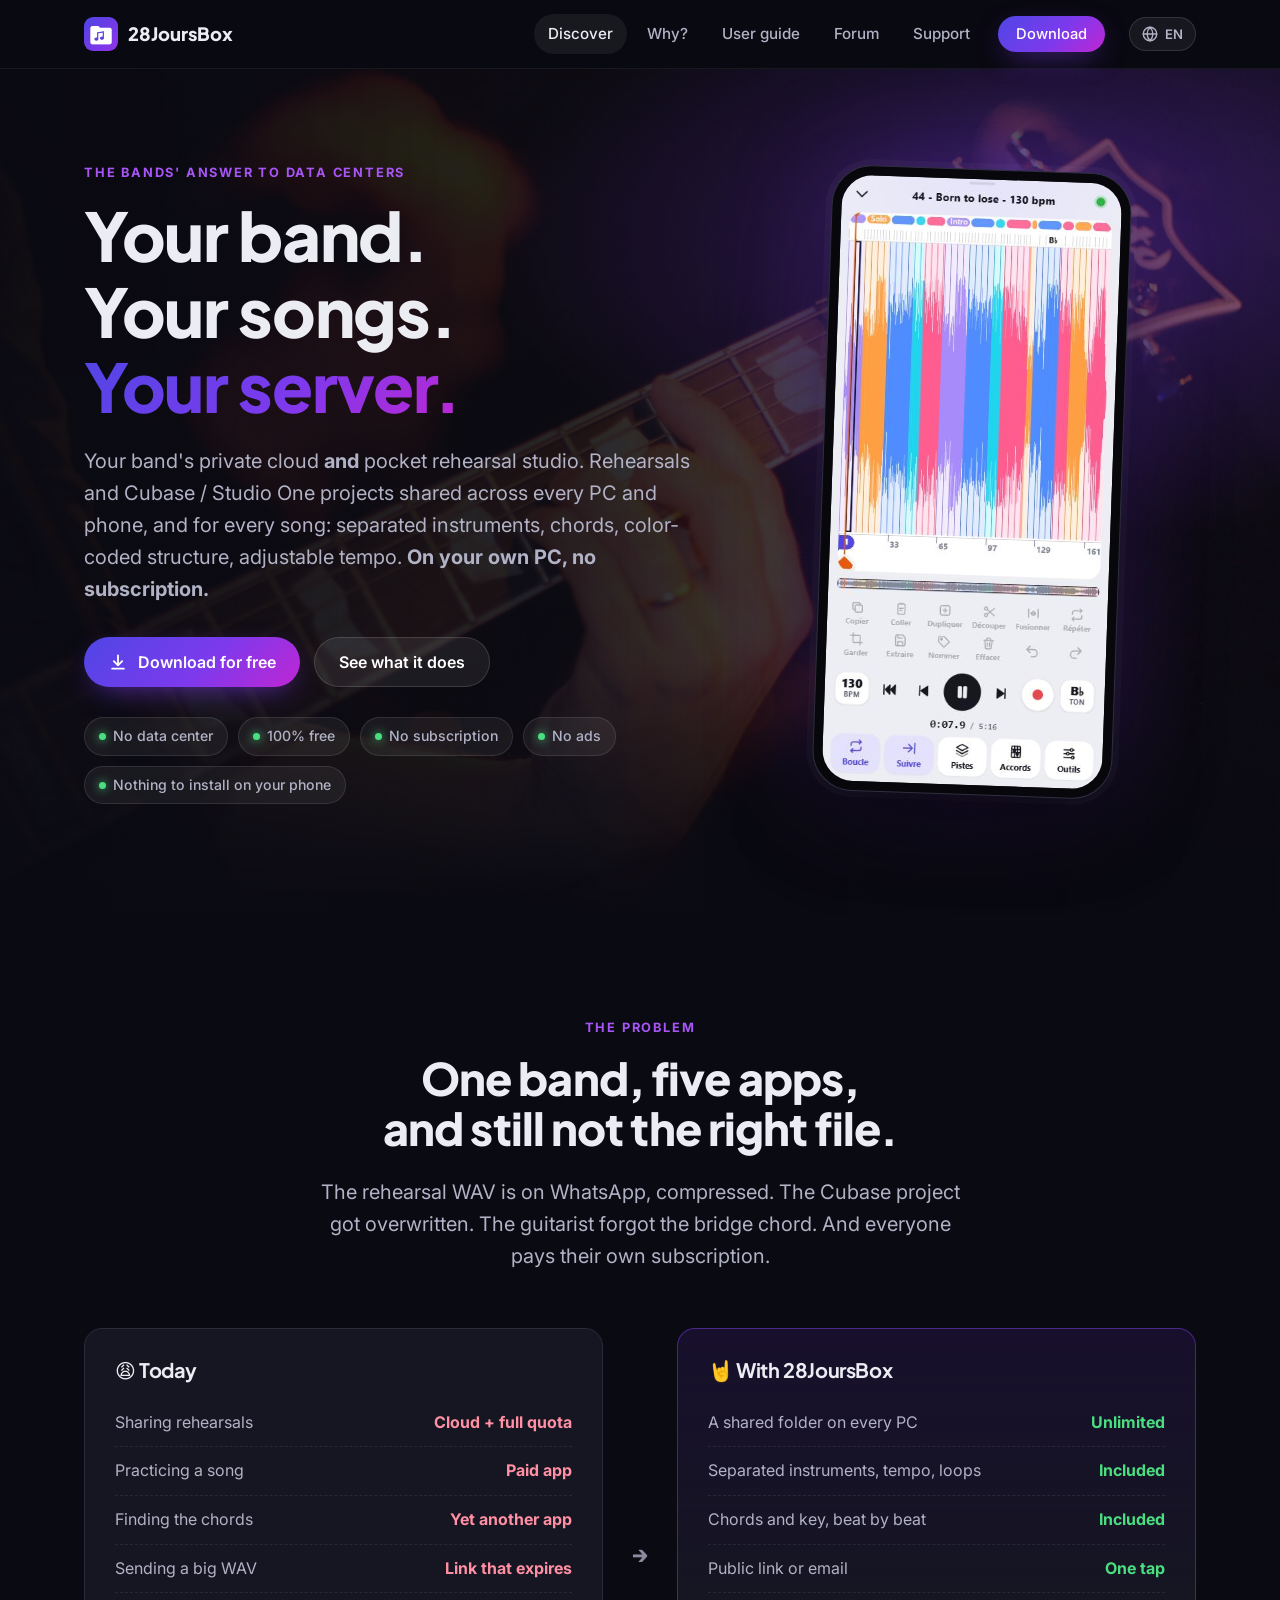
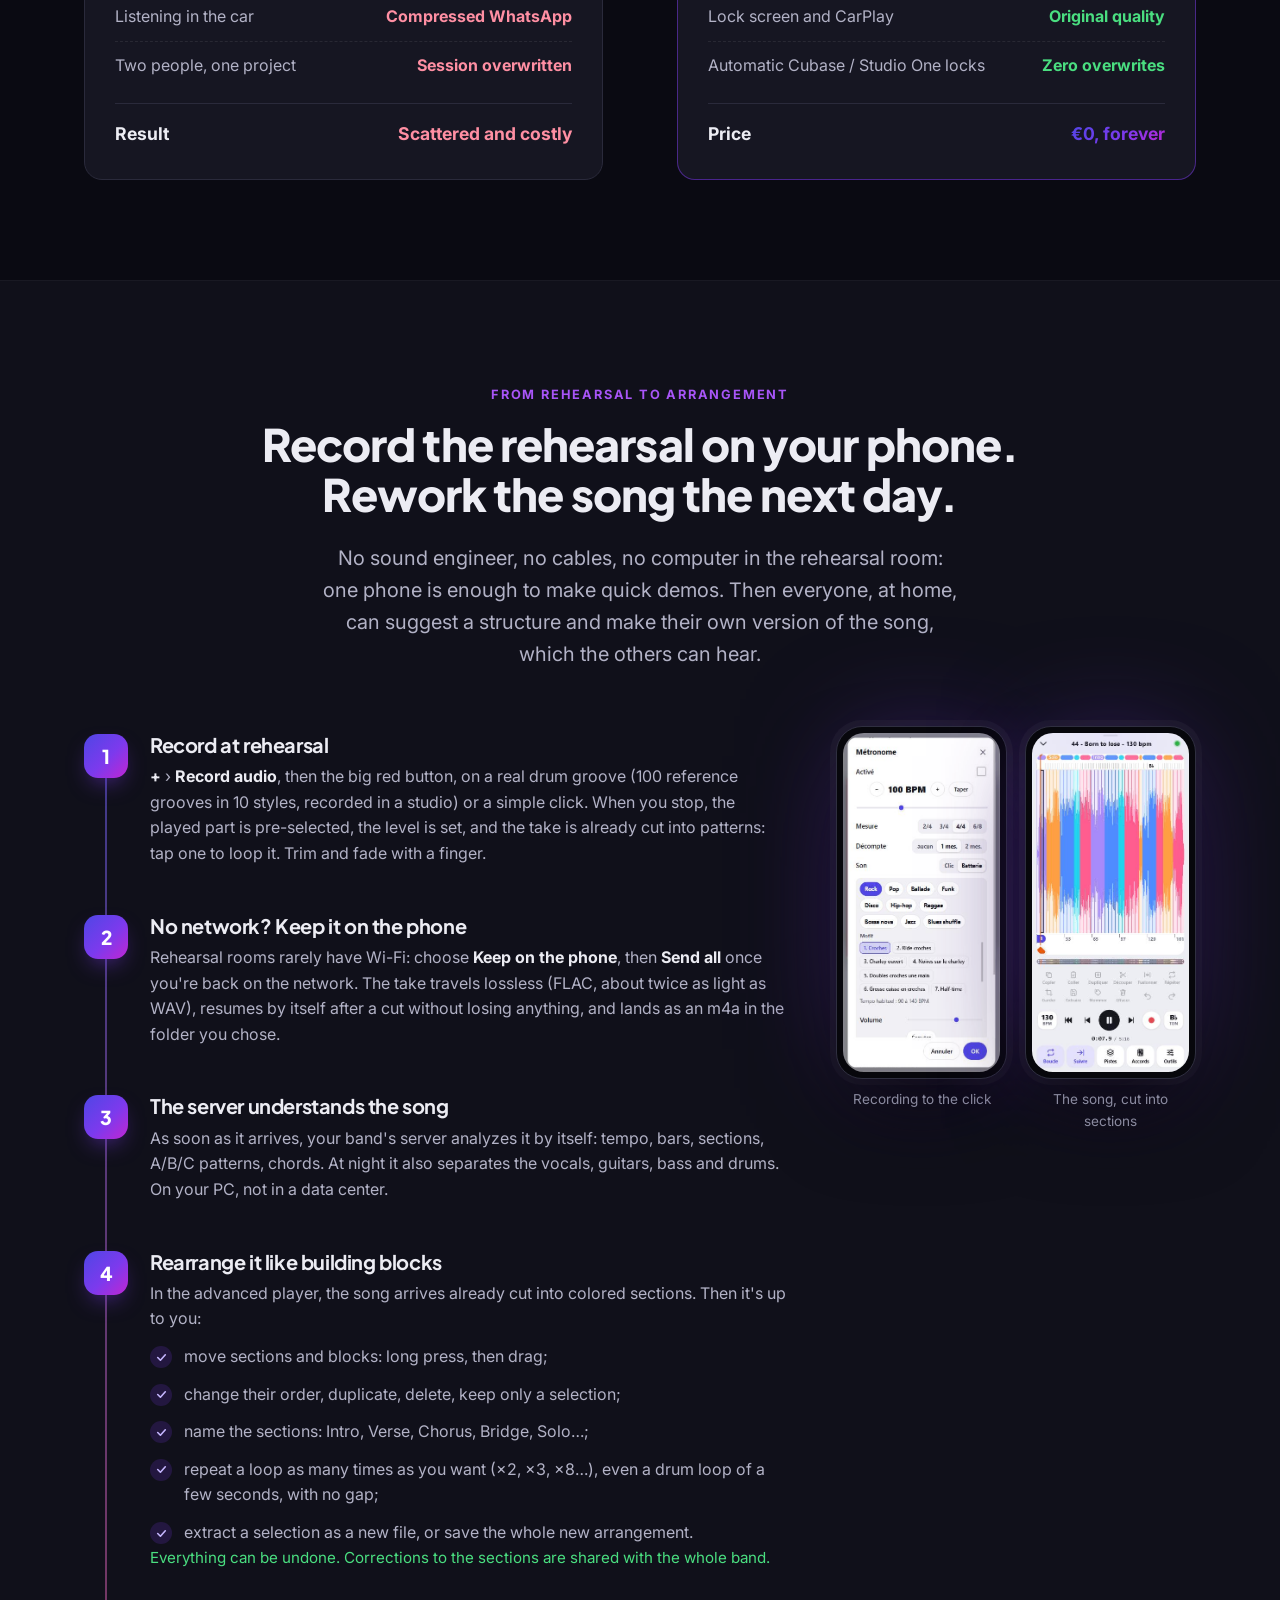
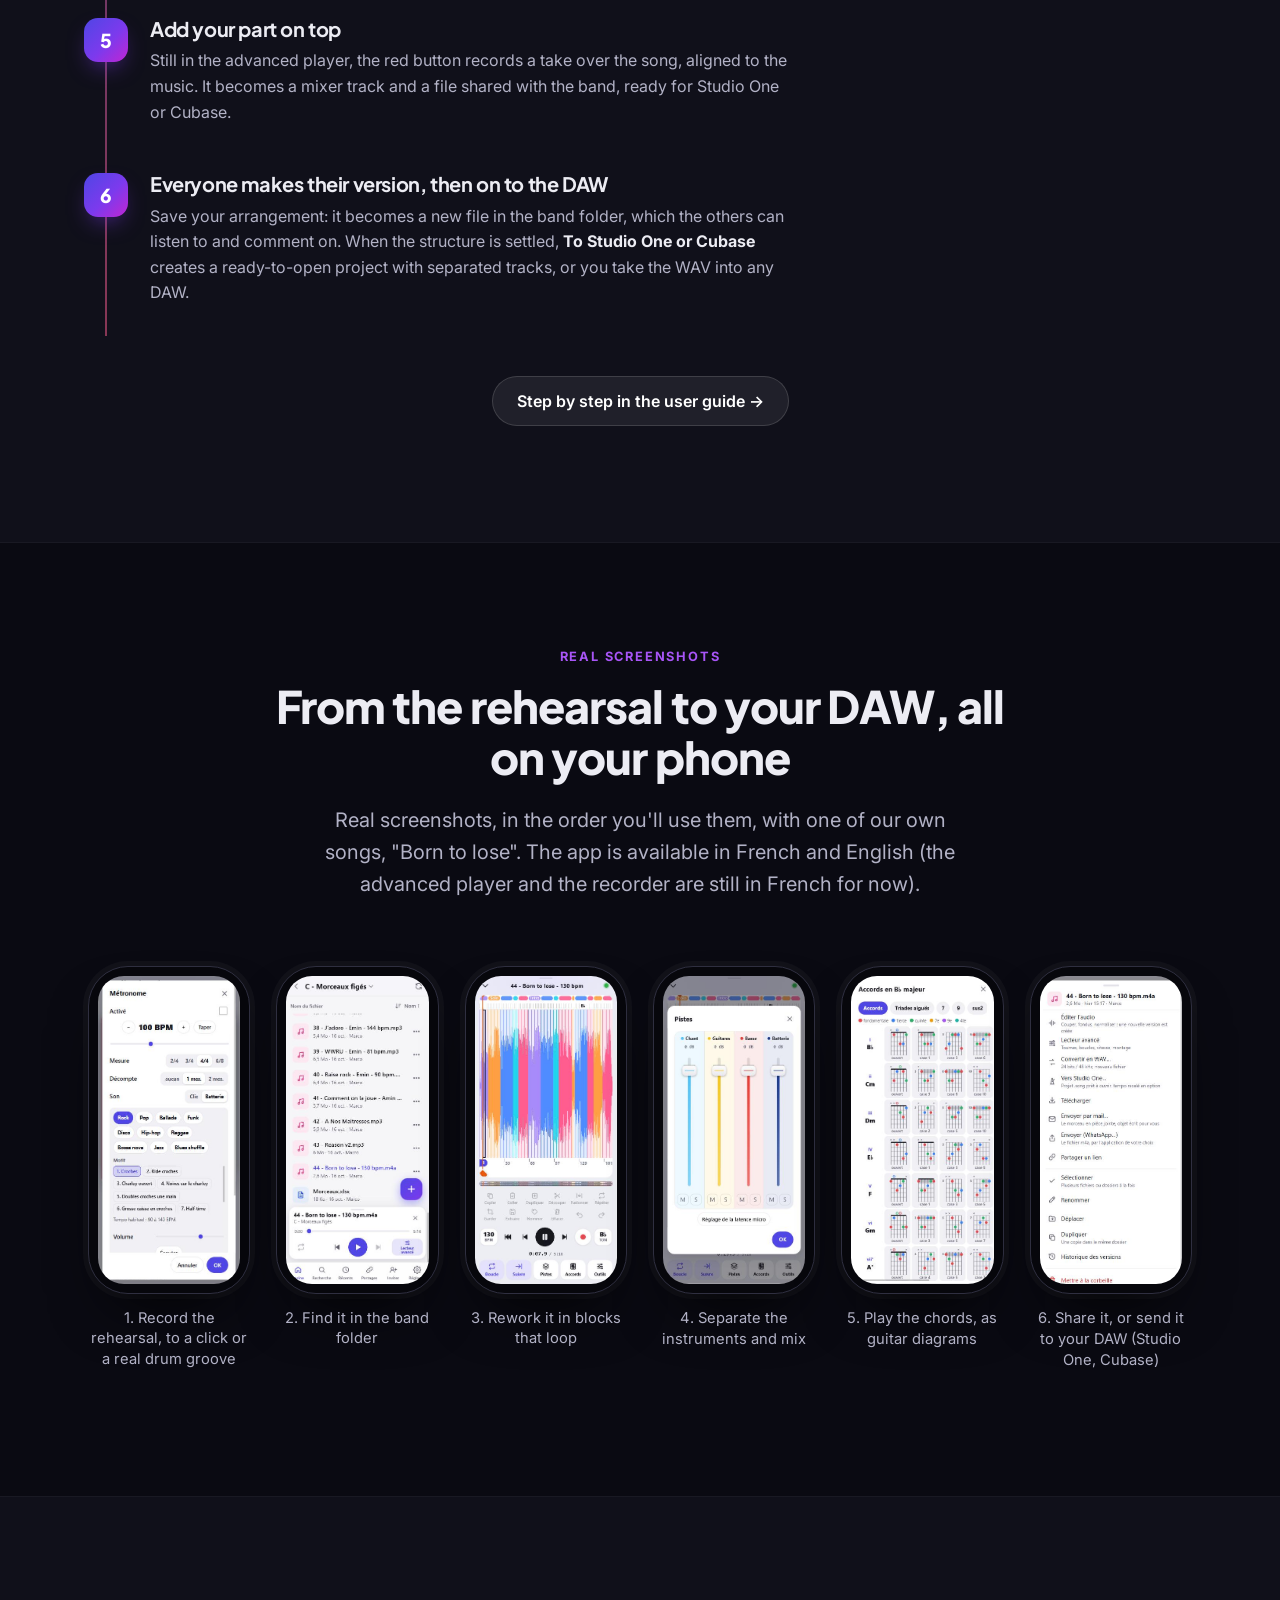
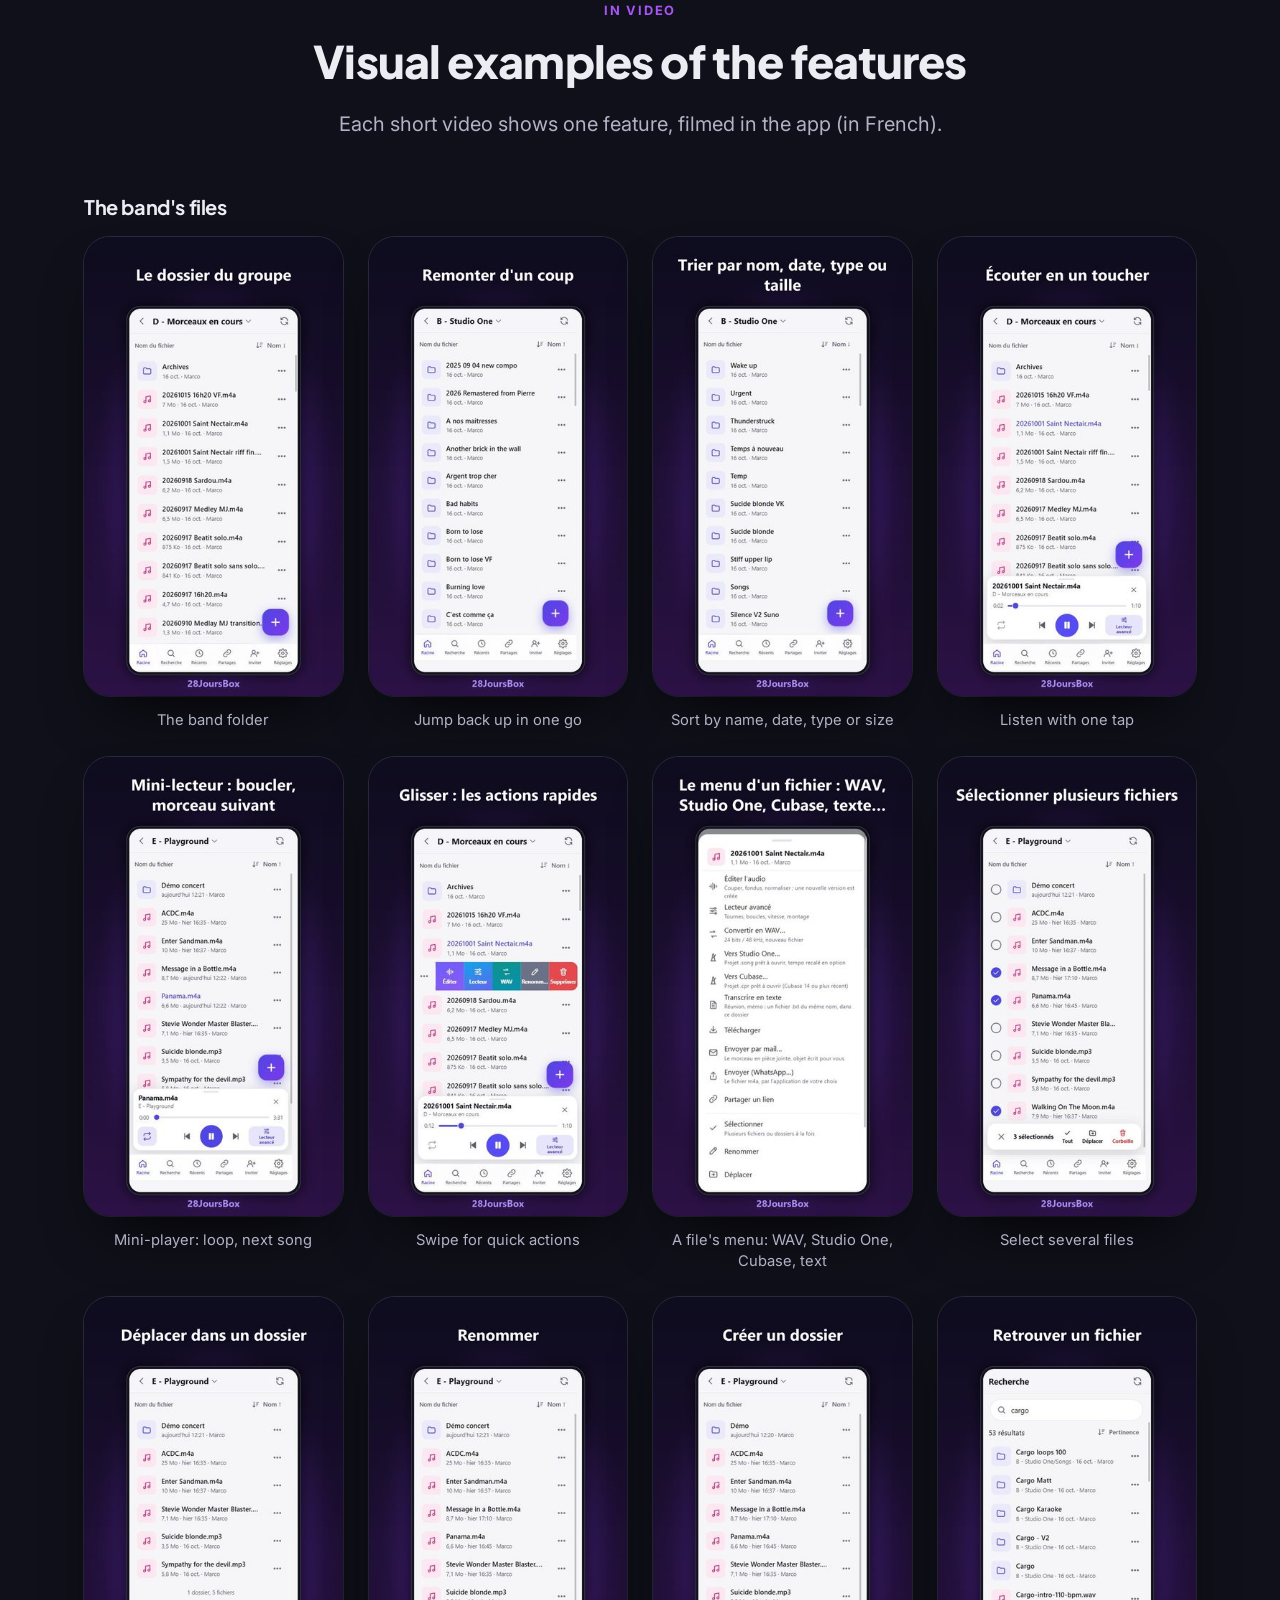
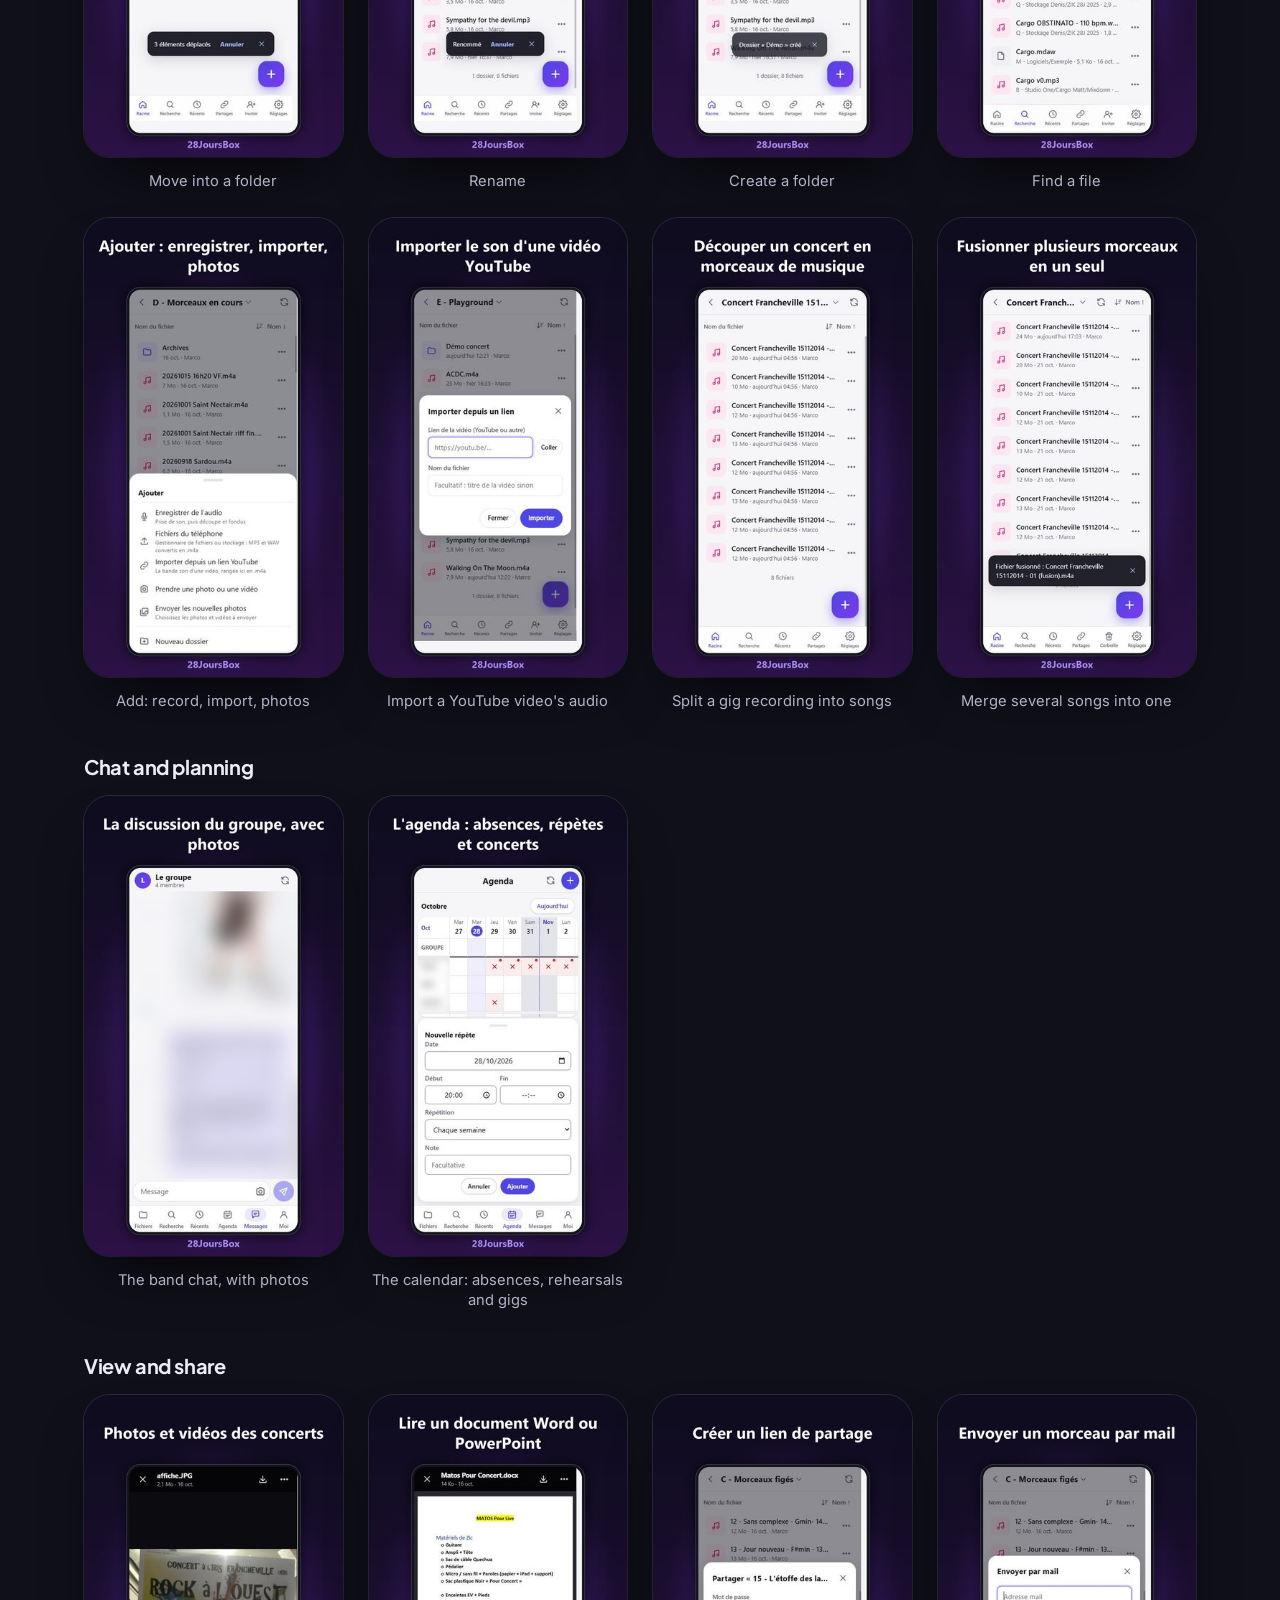
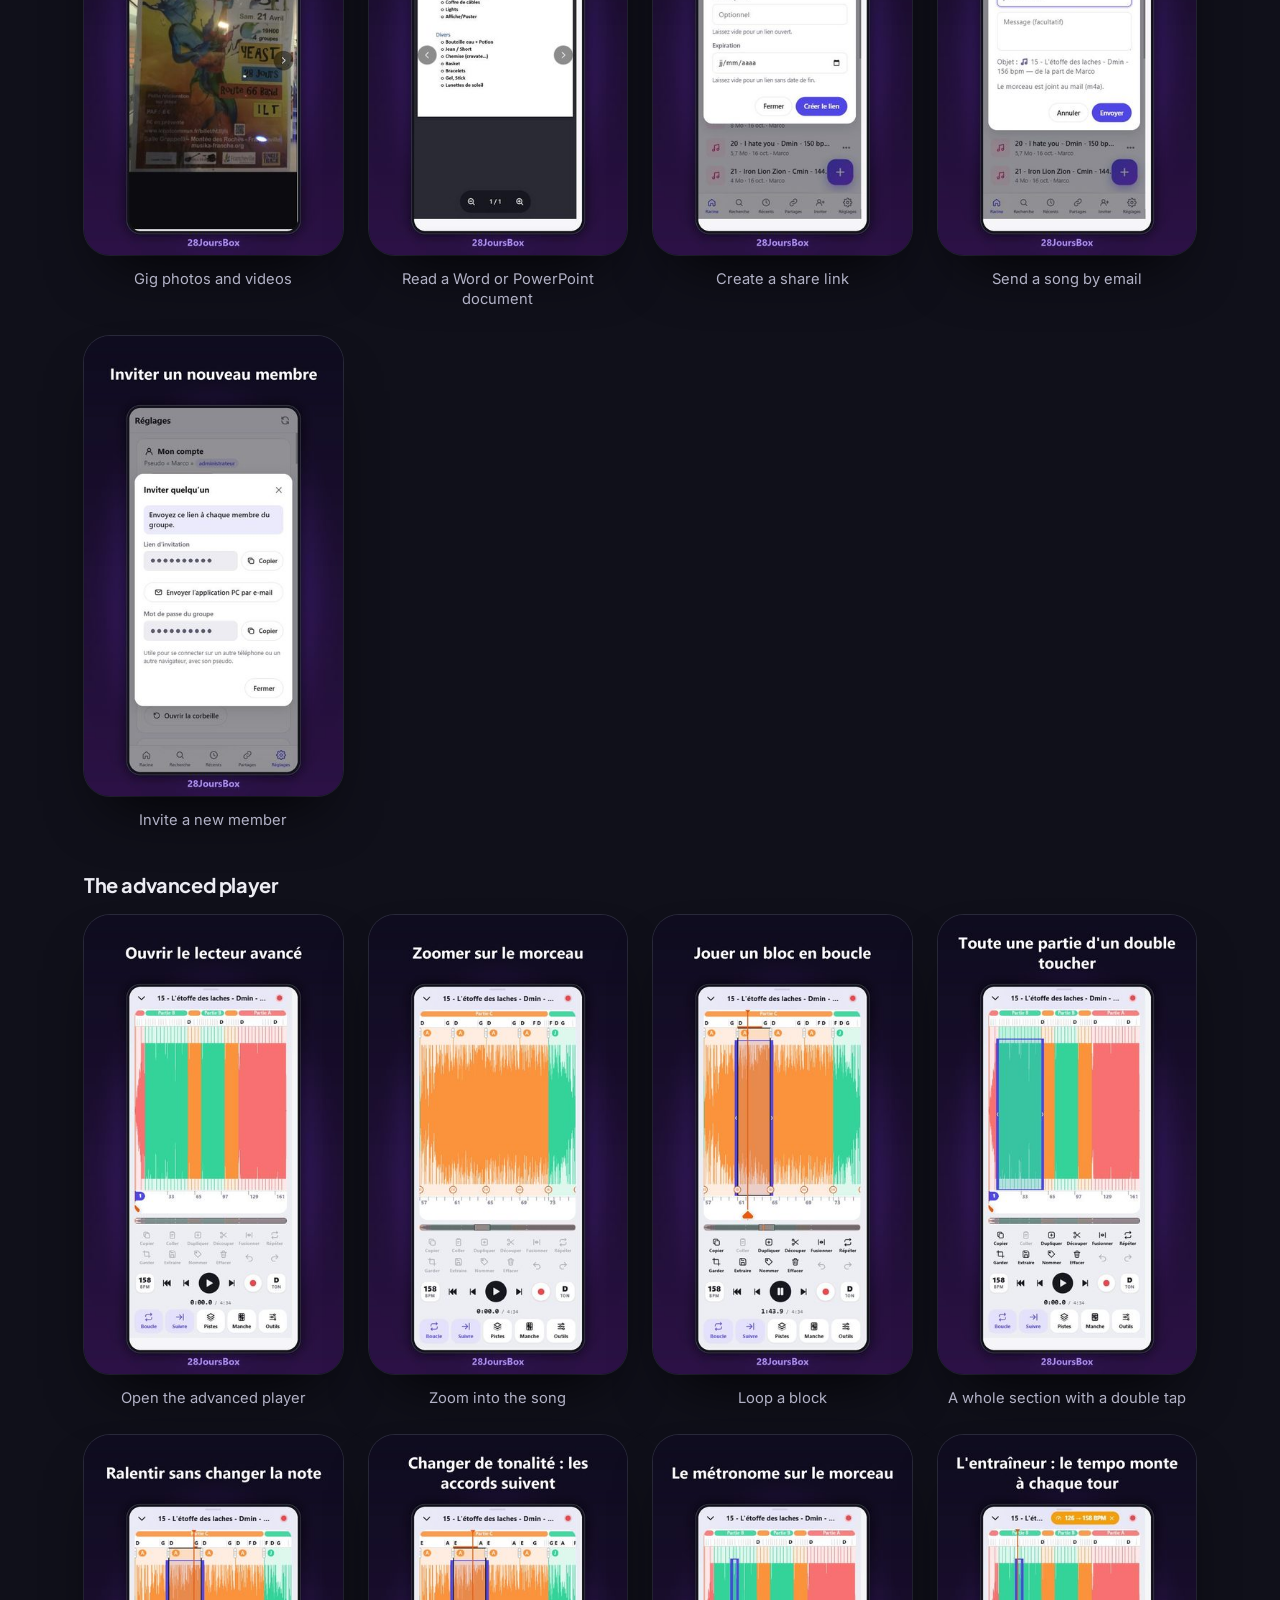
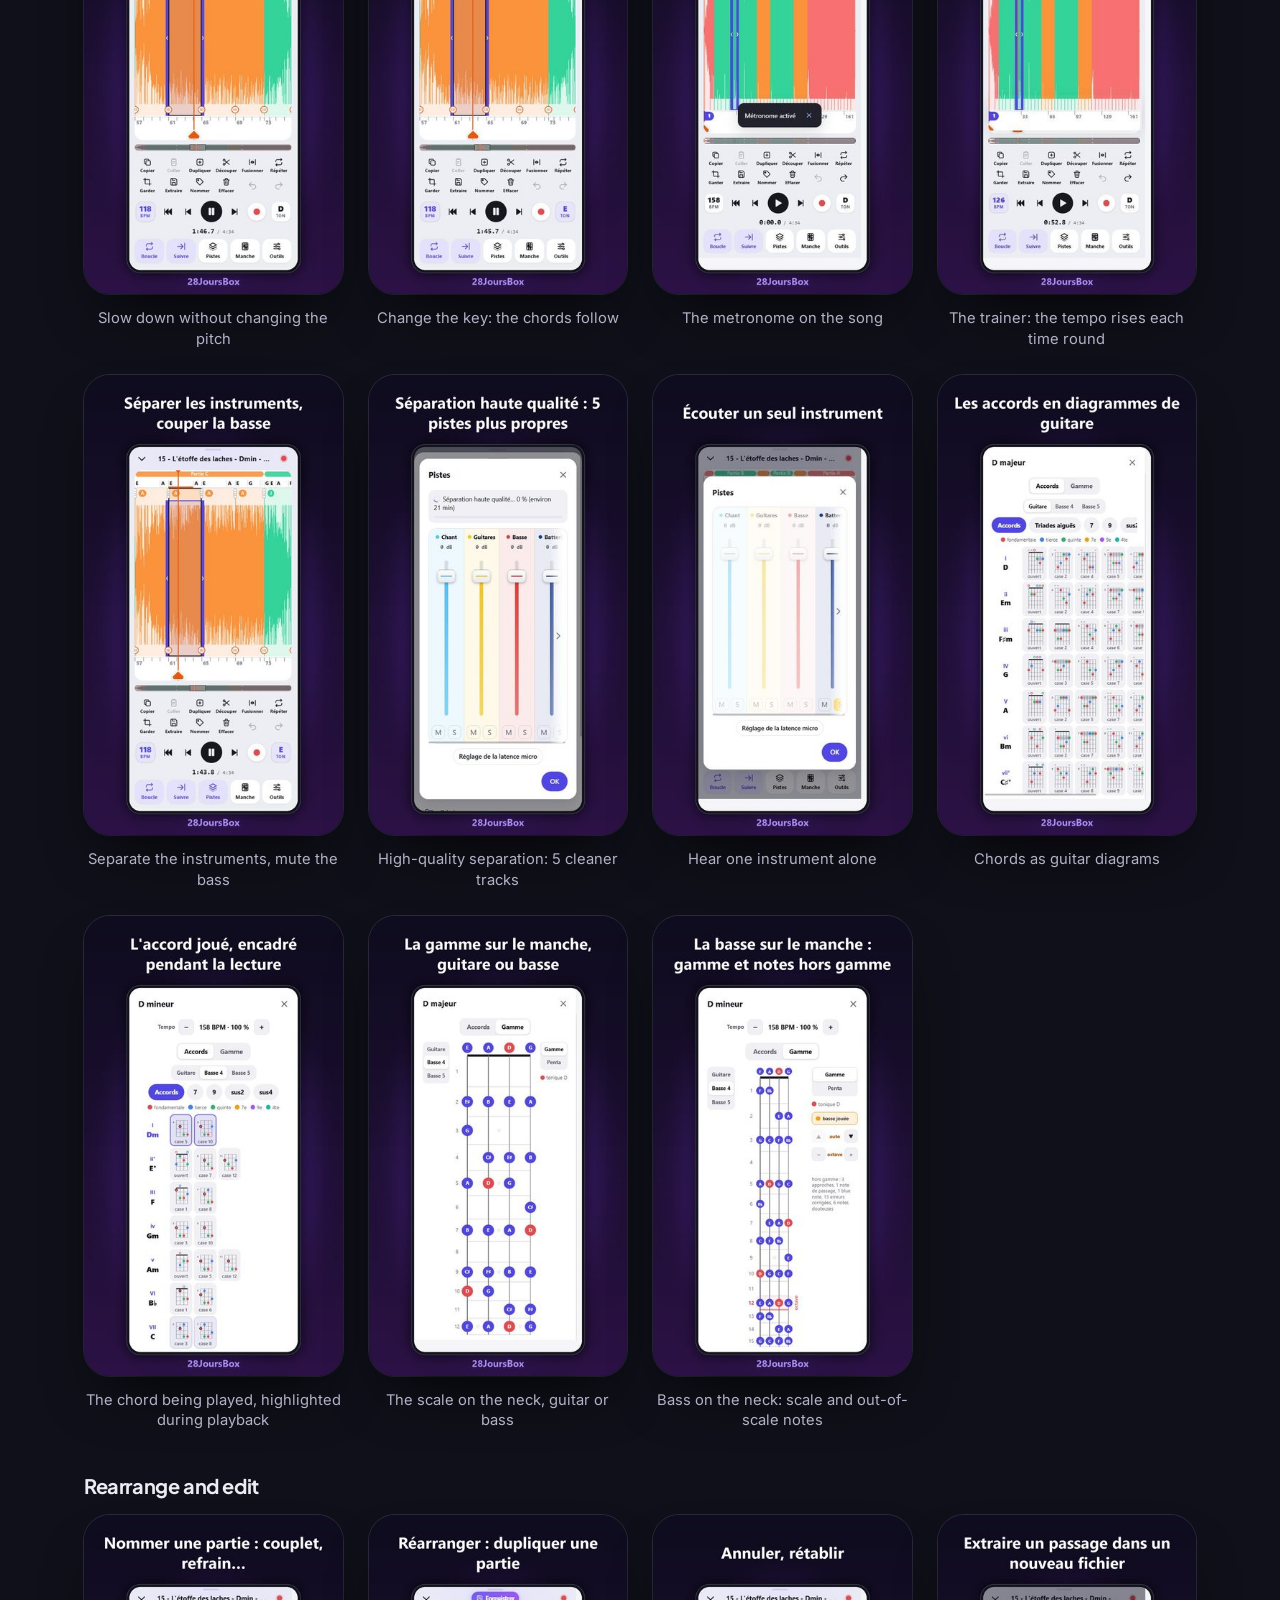
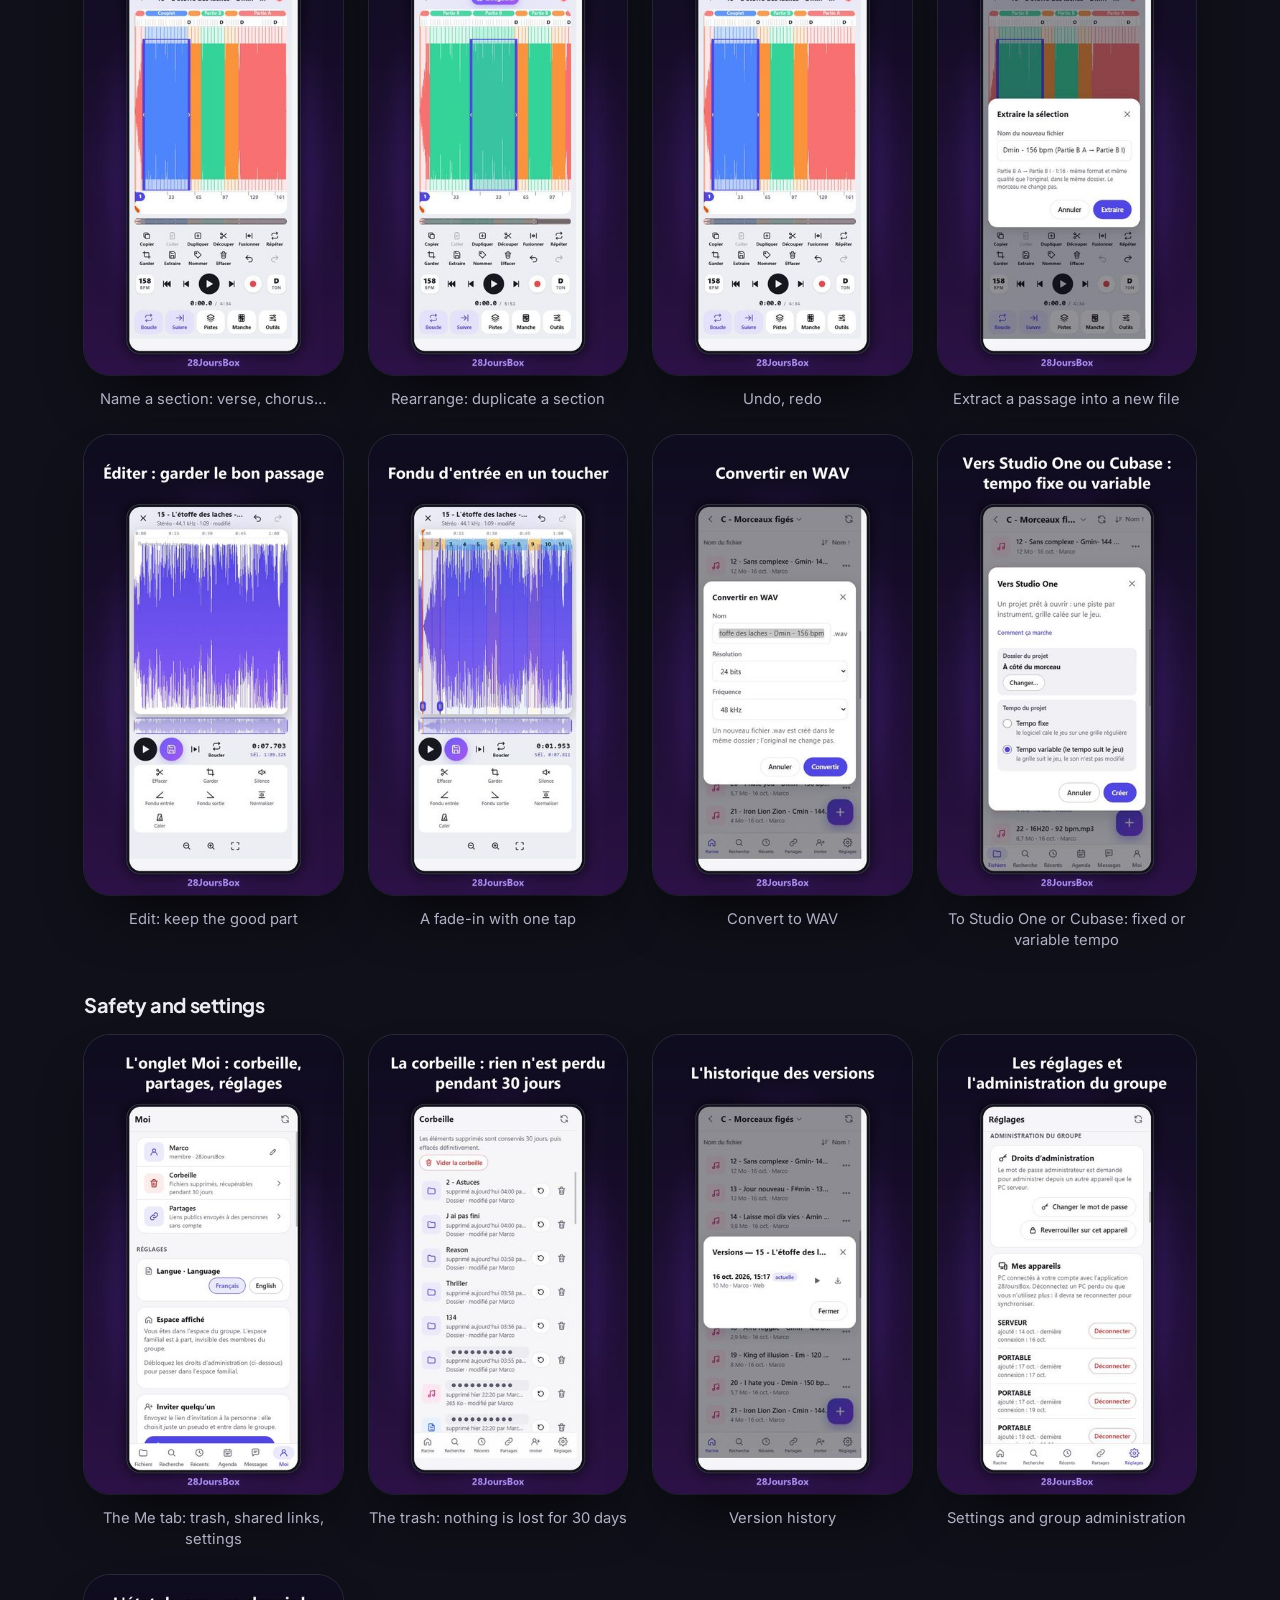
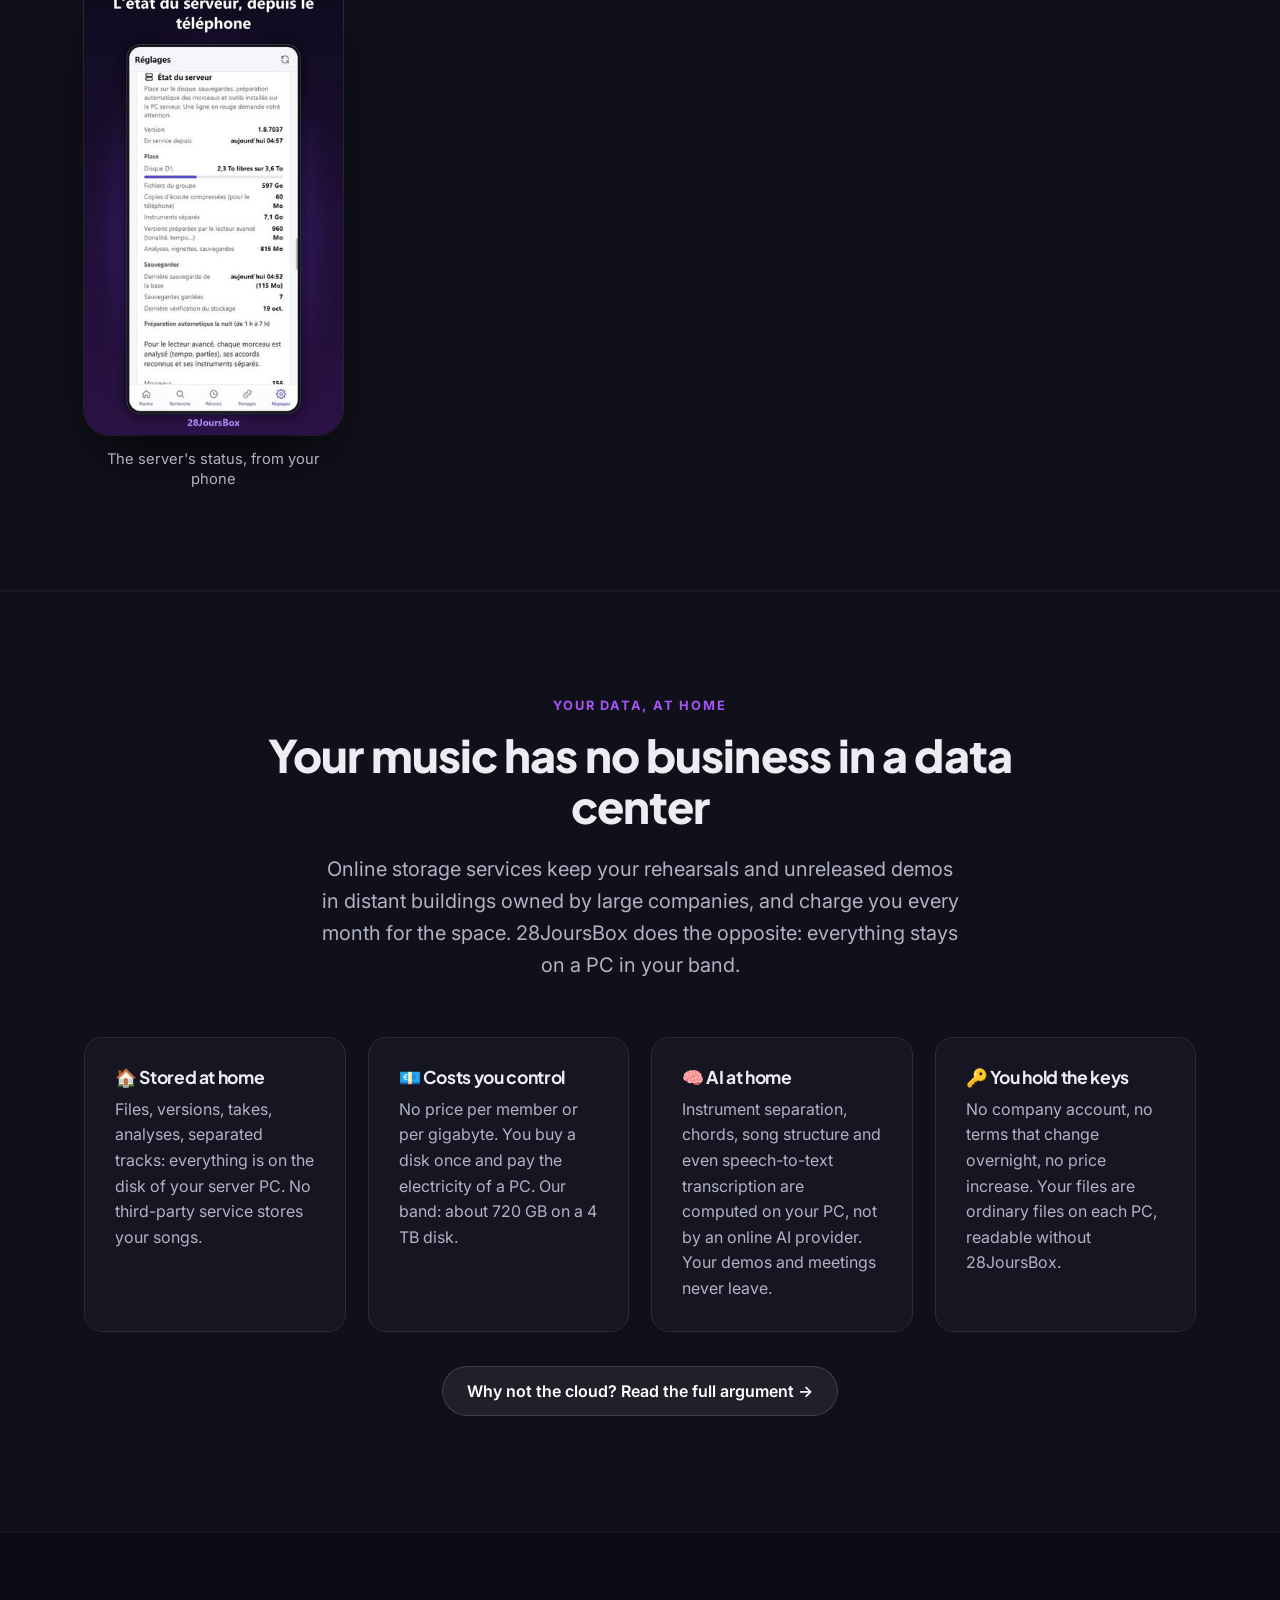
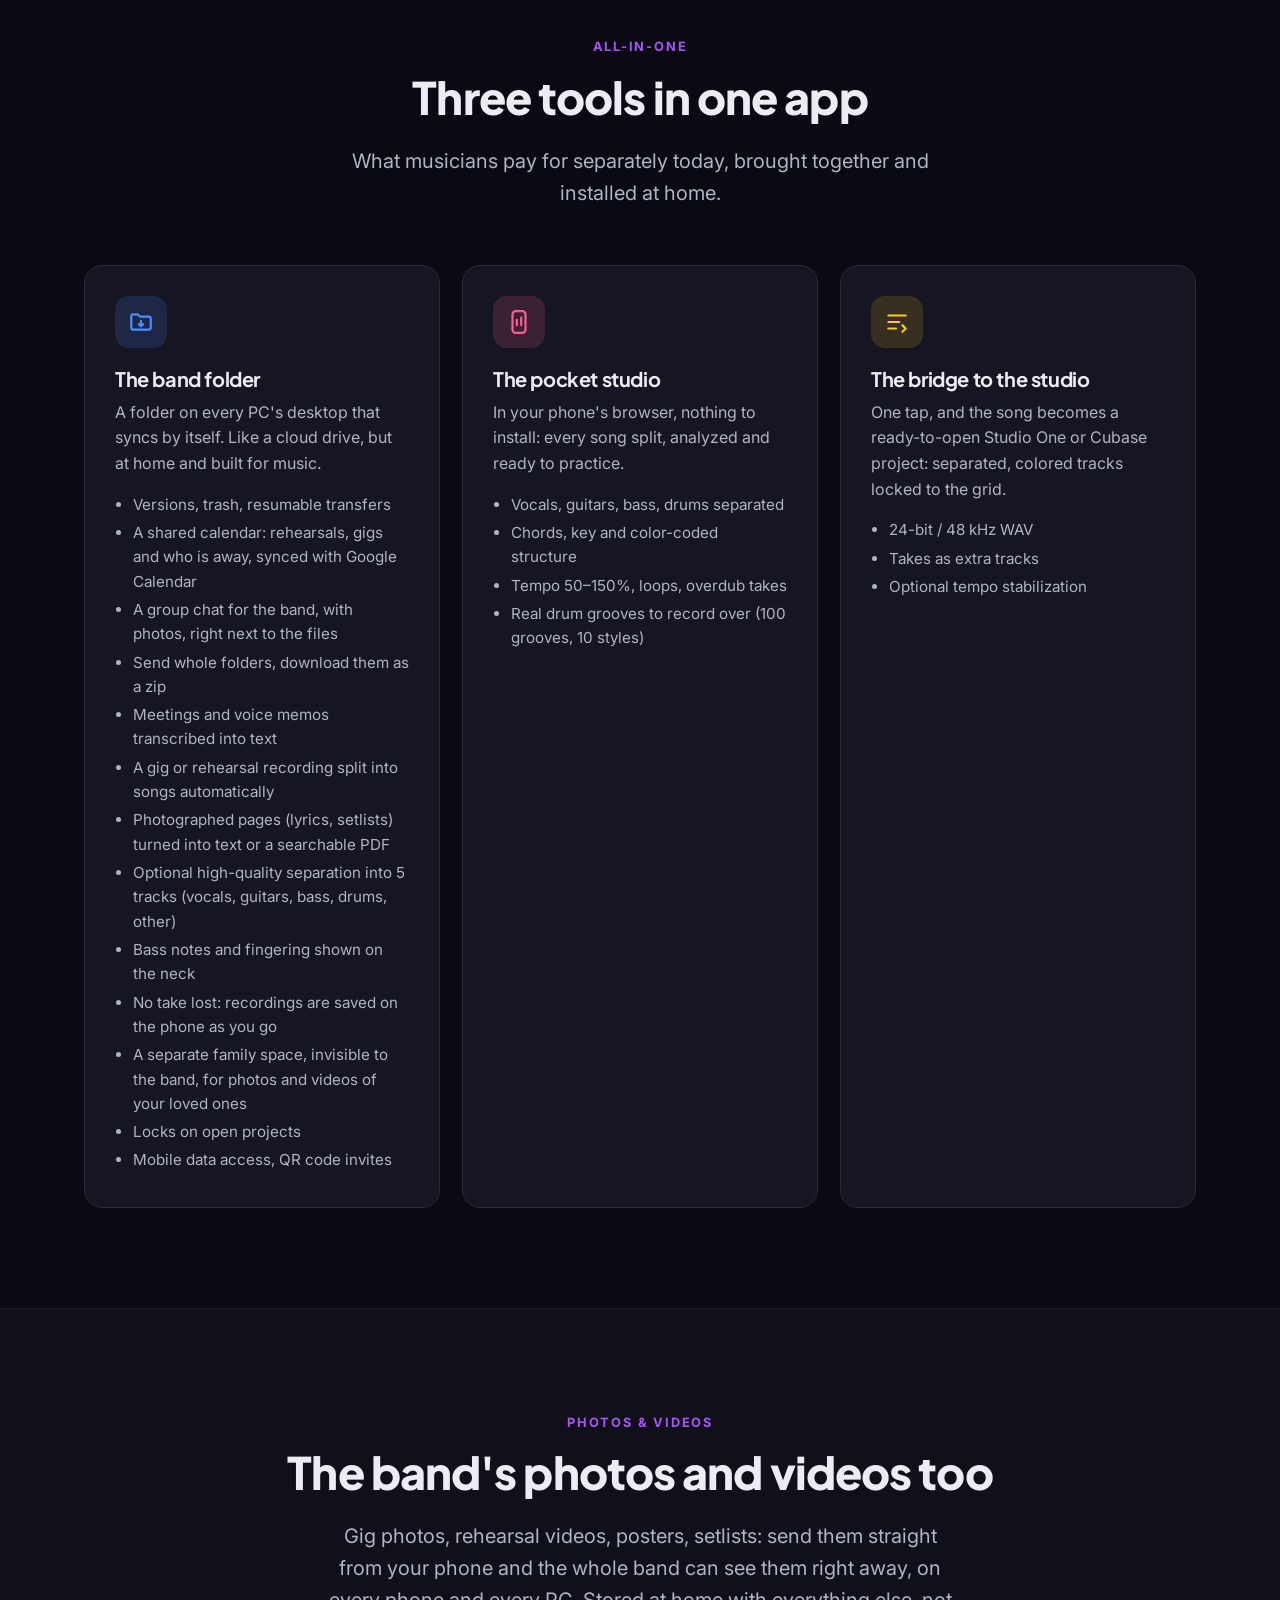
==== commit 2873c7ea: "Site à jour avec la 1.8.7216 : messagerie, agenda et Google Agenda, onglet Moi, Clic Pad et tempo fi" ====
--- a/index.html
+++ b/index.html
@@ -13,7 +13,7 @@
 <link href="https://fonts.googleapis.com" rel="preconnect"/>
 <link crossorigin="" href="https://fonts.gstatic.com" rel="preconnect"/>
 <link href="https://fonts.googleapis.com/css2?family=Inter:wght@400;500;600;700&amp;family=Plus+Jakarta+Sans:wght@700;800&amp;display=swap" rel="stylesheet"/>
-<link href="style.css?v=30" rel="stylesheet"/>
+<link href="style.css?v=31" rel="stylesheet"/>
 </head>
 <body>
 <nav class="nav">
@@ -102,7 +102,7 @@
 <div class="section-head center reveal"><span class="eyebrow" data-i18n="shot_eyebrow">Real screenshots</span><h2 data-i18n="shot_title">From the rehearsal to your DAW, all on your phone</h2><p class="lead" data-i18n="shot_lead">Real screenshots, in the order you'll use them, with one of our own songs, "Born to lose". The app is available in French and English (the advanced player and the recorder are still in French for now).</p></div>
 <div class="gallery"><figure class="reveal"><div class="phone shot"><img alt="1. Record the rehearsal, to a click or a real drum groove" data-i18n-alt="shot_metronome" height="808" loading="lazy" src="img/captures/metronome.png?v=2" width="373"/></div><figcaption data-i18n="shot_metronome">1. Record the rehearsal, to a click or a real drum groove</figcaption></figure><figure class="reveal"><div class="phone shot"><img alt="2. Find it in the band folder" data-i18n-alt="shot_liste" height="808" loading="lazy" src="img/captures/liste.png?v=2" width="373"/></div><figcaption data-i18n="shot_liste">2. Find it in the band folder</figcaption></figure><figure class="reveal"><div class="phone shot"><img alt="3. Rework it in blocks that loop" data-i18n-alt="shot_lecteur" height="808" loading="lazy" src="img/captures/lecteur.png?v=2" width="373"/></div><figcaption data-i18n="shot_lecteur">3. Rework it in blocks that loop</figcaption></figure><figure class="reveal"><div class="phone shot"><img alt="4. Separate the instruments and mix" data-i18n-alt="shot_mixage" height="808" loading="lazy" src="img/captures/mixage.png" width="373"/></div><figcaption data-i18n="shot_mixage">4. Separate the instruments and mix</figcaption></figure><figure class="reveal"><div class="phone shot"><img alt="5. Play the chords, as guitar diagrams" data-i18n-alt="shot_accords" height="808" loading="lazy" src="img/captures/accords.png" width="373"/></div><figcaption data-i18n="shot_accords">5. Play the chords, as guitar diagrams</figcaption></figure><figure class="reveal"><div class="phone shot"><img alt="6. Share it, or send it to your DAW (Studio One, Cubase)" data-i18n-alt="shot_actions" height="808" loading="lazy" src="img/captures/actions.png" width="373"/></div><figcaption data-i18n="shot_actions">6. Share it, or send it to your DAW (Studio One, Cubase)</figcaption></figure></div></div></section><section class="alt" id="videos"><div class="wrap">
 <div class="section-head center reveal"><span class="eyebrow" data-i18n="vid_eyebrow">In video</span><h2 data-i18n="vid_title">Visual examples of the features</h2><p class="lead" data-i18n="vid_lead">Each short video shows one feature, filmed in the app (in French).</p></div>
-<h3 class="video-theme" data-i18n="vt_fichiers">The band's files</h3><div class="video-gallery"><figure class="reveal"><video aria-label="The band folder" class="demo" data-i18n-aria-label="vc_dossier" height="1280" loop="" muted="" playsinline="" poster="img/videos/dossier.jpg" preload="none" width="720"><source src="img/videos/dossier.mp4" type="video/mp4"/></video><figcaption data-i18n="vc_dossier">The band folder</figcaption></figure><figure class="reveal"><video aria-label="Jump back up in one go" class="demo" data-i18n-aria-label="vc_allera" height="1280" loop="" muted="" playsinline="" poster="img/videos/allera.jpg" preload="none" width="720"><source src="img/videos/allera.mp4" type="video/mp4"/></video><figcaption data-i18n="vc_allera">Jump back up in one go</figcaption></figure><figure class="reveal"><video aria-label="Sort by name, date, type or size" class="demo" data-i18n-aria-label="vc_trier" height="1280" loop="" muted="" playsinline="" poster="img/videos/trier.jpg" preload="none" width="720"><source src="img/videos/trier.mp4" type="video/mp4"/></video><figcaption data-i18n="vc_trier">Sort by name, date, type or size</figcaption></figure><figure class="reveal"><video aria-label="Listen with one tap" class="demo" data-i18n-aria-label="vc_ecouter" height="1280" loop="" muted="" playsinline="" poster="img/videos/ecouter.jpg" preload="none" width="720"><source src="img/videos/ecouter.mp4" type="video/mp4"/></video><figcaption data-i18n="vc_ecouter">Listen with one tap</figcaption></figure><figure class="reveal"><video aria-label="Mini-player: loop, next song" class="demo" data-i18n-aria-label="vc_minilecteur" height="1280" loop="" muted="" playsinline="" poster="img/videos/minilecteur.jpg" preload="none" width="720"><source src="img/videos/minilecteur.mp4" type="video/mp4"/></video><figcaption data-i18n="vc_minilecteur">Mini-player: loop, next song</figcaption></figure><figure class="reveal"><video aria-label="Swipe for quick actions" class="demo" data-i18n-aria-label="vc_glisser" height="1280" loop="" muted="" playsinline="" poster="img/videos/glisser.jpg" preload="none" width="720"><source src="img/videos/glisser.mp4" type="video/mp4"/></video><figcaption data-i18n="vc_glisser">Swipe for quick actions</figcaption></figure><figure class="reveal"><video aria-label="A file's menu: WAV, Studio One, Cubase, text" class="demo" data-i18n-aria-label="vc_menu" height="1280" loop="" muted="" playsinline="" poster="img/videos/menu.jpg" preload="none" width="720"><source src="img/videos/menu.mp4" type="video/mp4"/></video><figcaption data-i18n="vc_menu">A file's menu: WAV, Studio One, Cubase, text</figcaption></figure><figure class="reveal"><video aria-label="Select several files" class="demo" data-i18n-aria-label="vc_selection" height="1280" loop="" muted="" playsinline="" poster="img/videos/selection.jpg" preload="none" width="720"><source src="img/videos/selection.mp4" type="video/mp4"/></video><figcaption data-i18n="vc_selection">Select several files</figcaption></figure><figure class="reveal"><video aria-label="Move into a folder" class="demo" data-i18n-aria-label="vc_deplacer" height="1280" loop="" muted="" playsinline="" poster="img/videos/deplacer.jpg" preload="none" width="720"><source src="img/videos/deplacer.mp4" type="video/mp4"/></video><figcaption data-i18n="vc_deplacer">Move into a folder</figcaption></figure><figure class="reveal"><video aria-label="Rename" class="demo" data-i18n-aria-label="vc_renommer" height="1280" loop="" muted="" playsinline="" poster="img/videos/renommer.jpg" preload="none" width="720"><source src="img/videos/renommer.mp4" type="video/mp4"/></video><figcaption data-i18n="vc_renommer">Rename</figcaption></figure><figure class="reveal"><video aria-label="Create a folder" class="demo" data-i18n-aria-label="vc_nouveaudossier" height="1280" loop="" muted="" playsinline="" poster="img/videos/nouveaudossier.jpg" preload="none" width="720"><source src="img/videos/nouveaudossier.mp4" type="video/mp4"/></video><figcaption data-i18n="vc_nouveaudossier">Create a folder</figcaption></figure><figure class="reveal"><video aria-label="Find a file" class="demo" data-i18n-aria-label="vc_rechercher" height="1280" loop="" muted="" playsinline="" poster="img/videos/rechercher.jpg" preload="none" width="720"><source src="img/videos/rechercher.mp4" type="video/mp4"/></video><figcaption data-i18n="vc_rechercher">Find a file</figcaption></figure><figure class="reveal"><video aria-label="Add: record, import, photos" class="demo" data-i18n-aria-label="vc_ajouter" height="1280" loop="" muted="" playsinline="" poster="img/videos/ajouter.jpg" preload="none" width="720"><source src="img/videos/ajouter.mp4" type="video/mp4"/></video><figcaption data-i18n="vc_ajouter">Add: record, import, photos</figcaption></figure><figure class="reveal"><video aria-label="Import a YouTube video's audio" class="demo" data-i18n-aria-label="vc_youtube" height="1280" loop="" muted="" playsinline="" poster="img/videos/youtube.jpg" preload="none" width="720"><source src="img/videos/youtube.mp4" type="video/mp4"/></video><figcaption data-i18n="vc_youtube">Import a YouTube video's audio</figcaption></figure><figure class="reveal"><video aria-label="Split a gig recording into songs" class="demo" data-i18n-aria-label="vc_decouper" height="1280" loop="" muted="" playsinline="" poster="img/videos/decouper.jpg" preload="none" width="720"><source src="img/videos/decouper.mp4" type="video/mp4"/></video><figcaption data-i18n="vc_decouper">Split a gig recording into songs</figcaption></figure><figure class="reveal"><video aria-label="Merge several songs into one" class="demo" data-i18n-aria-label="vc_fusionner" height="1280" loop="" muted="" playsinline="" poster="img/videos/fusionner.jpg" preload="none" width="720"><source src="img/videos/fusionner.mp4" type="video/mp4"/></video><figcaption data-i18n="vc_fusionner">Merge several songs into one</figcaption></figure></div><h3 class="video-theme" data-i18n="vt_partager">View and share</h3><div class="video-gallery"><figure class="reveal"><video aria-label="Gig photos and videos" class="demo" data-i18n-aria-label="vc_photos" height="1280" loop="" muted="" playsinline="" poster="img/videos/photos.jpg" preload="none" width="720"><source src="img/videos/photos.mp4" type="video/mp4"/></video><figcaption data-i18n="vc_photos">Gig photos and videos</figcaption></figure><figure class="reveal"><video aria-label="Read a Word or PowerPoint document" class="demo" data-i18n-aria-label="vc_document" height="1280" loop="" muted="" playsinline="" poster="img/videos/document.jpg" preload="none" width="720"><source src="img/videos/document.mp4" type="video/mp4"/></video><figcaption data-i18n="vc_document">Read a Word or PowerPoint document</figcaption></figure><figure class="reveal"><video aria-label="Create a share link" class="demo" data-i18n-aria-label="vc_lien" height="1280" loop="" muted="" playsinline="" poster="img/videos/lien.jpg" preload="none" width="720"><source src="img/videos/lien.mp4" type="video/mp4"/></video><figcaption data-i18n="vc_lien">Create a share link</figcaption></figure><figure class="reveal"><video aria-label="Send a song by email" class="demo" data-i18n-aria-label="vc_mail" height="1280" loop="" muted="" playsinline="" poster="img/videos/mail.jpg" preload="none" width="720"><source src="img/videos/mail.mp4" type="video/mp4"/></video><figcaption data-i18n="vc_mail">Send a song by email</figcaption></figure><figure class="reveal"><video aria-label="Invite a new member" class="demo" data-i18n-aria-label="vc_inviter" height="1280" loop="" muted="" playsinline="" poster="img/videos/inviter.jpg" preload="none" width="720"><source src="img/videos/inviter.mp4" type="video/mp4"/></video><figcaption data-i18n="vc_inviter">Invite a new member</figcaption></figure></div><h3 class="video-theme" data-i18n="vt_lecteur">The advanced player</h3><div class="video-gallery"><figure class="reveal"><video aria-label="Open the advanced player" class="demo" data-i18n-aria-label="vc_lecteur" height="1280" loop="" muted="" playsinline="" poster="img/videos/lecteur.jpg" preload="none" width="720"><source src="img/videos/lecteur.mp4" type="video/mp4"/></video><figcaption data-i18n="vc_lecteur">Open the advanced player</figcaption></figure><figure class="reveal"><video aria-label="Zoom into the song" class="demo" data-i18n-aria-label="vc_zoomer" height="1280" loop="" muted="" playsinline="" poster="img/videos/zoomer.jpg" preload="none" width="720"><source src="img/videos/zoomer.mp4" type="video/mp4"/></video><figcaption data-i18n="vc_zoomer">Zoom into the song</figcaption></figure><figure class="reveal"><video aria-label="Loop a block" class="demo" data-i18n-aria-label="vc_boucle" height="1280" loop="" muted="" playsinline="" poster="img/videos/boucle.jpg" preload="none" width="720"><source src="img/videos/boucle.mp4" type="video/mp4"/></video><figcaption data-i18n="vc_boucle">Loop a block</figcaption></figure><figure class="reveal"><video aria-label="A whole section with a double tap" class="demo" data-i18n-aria-label="vc_partie" height="1280" loop="" muted="" playsinline="" poster="img/videos/partie.jpg" preload="none" width="720"><source src="img/videos/partie.mp4" type="video/mp4"/></video><figcaption data-i18n="vc_partie">A whole section with a double tap</figcaption></figure><figure class="reveal"><video aria-label="Slow down without changing the pitch" class="demo" data-i18n-aria-label="vc_tempo" height="1280" loop="" muted="" playsinline="" poster="img/videos/tempo.jpg" preload="none" width="720"><source src="img/videos/tempo.mp4" type="video/mp4"/></video><figcaption data-i18n="vc_tempo">Slow down without changing the pitch</figcaption></figure><figure class="reveal"><video aria-label="Change the key: the chords follow" class="demo" data-i18n-aria-label="vc_tonalite" height="1280" loop="" muted="" playsinline="" poster="img/videos/tonalite.jpg" preload="none" width="720"><source src="img/videos/tonalite.mp4" type="video/mp4"/></video><figcaption data-i18n="vc_tonalite">Change the key: the chords follow</figcaption></figure><figure class="reveal"><video aria-label="The metronome on the song" class="demo" data-i18n-aria-label="vc_metronome" height="1280" loop="" muted="" playsinline="" poster="img/videos/metronome.jpg" preload="none" width="720"><source src="img/videos/metronome.mp4" type="video/mp4"/></video><figcaption data-i18n="vc_metronome">The metronome on the song</figcaption></figure><figure class="reveal"><video aria-label="The trainer: the tempo rises each time round" class="demo" data-i18n-aria-label="vc_entraineur" height="1280" loop="" muted="" playsinline="" poster="img/videos/entraineur.jpg" preload="none" width="720"><source src="img/videos/entraineur.mp4" type="video/mp4"/></video><figcaption data-i18n="vc_entraineur">The trainer: the tempo rises each time round</figcaption></figure><figure class="reveal"><video aria-label="Separate the instruments, mute the bass" class="demo" data-i18n-aria-label="vc_pistes" height="1280" loop="" muted="" playsinline="" poster="img/videos/pistes.jpg" preload="none" width="720"><source src="img/videos/pistes.mp4" type="video/mp4"/></video><figcaption data-i18n="vc_pistes">Separate the instruments, mute the bass</figcaption></figure><figure class="reveal"><video aria-label="High-quality separation: 5 cleaner tracks" class="demo" data-i18n-aria-label="vc_pistes-hq" height="1280" loop="" muted="" playsinline="" poster="img/videos/pistes-hq.jpg" preload="none" width="720"><source src="img/videos/pistes-hq.mp4" type="video/mp4"/></video><figcaption data-i18n="vc_pistes-hq">High-quality separation: 5 cleaner tracks</figcaption></figure><figure class="reveal"><video aria-label="Hear one instrument alone" class="demo" data-i18n-aria-label="vc_solo" height="1280" loop="" muted="" playsinline="" poster="img/videos/solo.jpg" preload="none" width="720"><source src="img/videos/solo.mp4" type="video/mp4"/></video><figcaption data-i18n="vc_solo">Hear one instrument alone</figcaption></figure><figure class="reveal"><video aria-label="Chords as guitar diagrams" class="demo" data-i18n-aria-label="vc_accords" height="1280" loop="" muted="" playsinline="" poster="img/videos/accords.jpg" preload="none" width="720"><source src="img/videos/accords.mp4" type="video/mp4"/></video><figcaption data-i18n="vc_accords">Chords as guitar diagrams</figcaption></figure><figure class="reveal"><video aria-label="The chord being played, highlighted during playback" class="demo" data-i18n-aria-label="vc_accordentendu" height="1280" loop="" muted="" playsinline="" poster="img/videos/accordentendu.jpg" preload="none" width="720"><source src="img/videos/accordentendu.mp4" type="video/mp4"/></video><figcaption data-i18n="vc_accordentendu">The chord being played, highlighted during playback</figcaption></figure><figure class="reveal"><video aria-label="The scale on the neck, guitar or bass" class="demo" data-i18n-aria-label="vc_gamme" height="1280" loop="" muted="" playsinline="" poster="img/videos/gamme.jpg" preload="none" width="720"><source src="img/videos/gamme.mp4" type="video/mp4"/></video><figcaption data-i18n="vc_gamme">The scale on the neck, guitar or bass</figcaption></figure><figure class="reveal"><video aria-label="Bass on the neck: scale and out-of-scale notes" class="demo" data-i18n-aria-label="vc_basse" height="1280" loop="" muted="" playsinline="" poster="img/videos/basse.jpg" preload="none" width="720"><source src="img/videos/basse.mp4" type="video/mp4"/></video><figcaption data-i18n="vc_basse">Bass on the neck: scale and out-of-scale notes</figcaption></figure></div><h3 class="video-theme" data-i18n="vt_editer">Rearrange and edit</h3><div class="video-gallery"><figure class="reveal"><video aria-label="Name a section: verse, chorus…" class="demo" data-i18n-aria-label="vc_nommer" height="1280" loop="" muted="" playsinline="" poster="img/videos/nommer.jpg" preload="none" width="720"><source src="img/videos/nommer.mp4" type="video/mp4"/></video><figcaption data-i18n="vc_nommer">Name a section: verse, chorus…</figcaption></figure><figure class="reveal"><video aria-label="Rearrange: duplicate a section" class="demo" data-i18n-aria-label="vc_rearranger" height="1280" loop="" muted="" playsinline="" poster="img/videos/rearranger.jpg" preload="none" width="720"><source src="img/videos/rearranger.mp4" type="video/mp4"/></video><figcaption data-i18n="vc_rearranger">Rearrange: duplicate a section</figcaption></figure><figure class="reveal"><video aria-label="Undo, redo" class="demo" data-i18n-aria-label="vc_annuler" height="1280" loop="" muted="" playsinline="" poster="img/videos/annuler.jpg" preload="none" width="720"><source src="img/videos/annuler.mp4" type="video/mp4"/></video><figcaption data-i18n="vc_annuler">Undo, redo</figcaption></figure><figure class="reveal"><video aria-label="Extract a passage into a new file" class="demo" data-i18n-aria-label="vc_extraire" height="1280" loop="" muted="" playsinline="" poster="img/videos/extraire.jpg" preload="none" width="720"><source src="img/videos/extraire.mp4" type="video/mp4"/></video><figcaption data-i18n="vc_extraire">Extract a passage into a new file</figcaption></figure><figure class="reveal"><video aria-label="Edit: keep the good part" class="demo" data-i18n-aria-label="vc_editer" height="1280" loop="" muted="" playsinline="" poster="img/videos/editer.jpg" preload="none" width="720"><source src="img/videos/editer.mp4" type="video/mp4"/></video><figcaption data-i18n="vc_editer">Edit: keep the good part</figcaption></figure><figure class="reveal"><video aria-label="A fade-in with one tap" class="demo" data-i18n-aria-label="vc_fondu" height="1280" loop="" muted="" playsinline="" poster="img/videos/fondu.jpg" preload="none" width="720"><source src="img/videos/fondu.mp4" type="video/mp4"/></video><figcaption data-i18n="vc_fondu">A fade-in with one tap</figcaption></figure><figure class="reveal"><video aria-label="Convert to WAV" class="demo" data-i18n-aria-label="vc_wav" height="1280" loop="" muted="" playsinline="" poster="img/videos/wav.jpg" preload="none" width="720"><source src="img/videos/wav.mp4" type="video/mp4"/></video><figcaption data-i18n="vc_wav">Convert to WAV</figcaption></figure><figure class="reveal"><video aria-label="To Studio One or Cubase: one track per instrument, grid locked to the playing" class="demo" data-i18n-aria-label="vc_studioone" height="1280" loop="" muted="" playsinline="" poster="img/videos/studioone.jpg" preload="none" width="720"><source src="img/videos/studioone.mp4" type="video/mp4"/></video><figcaption data-i18n="vc_studioone">To Studio One or Cubase: one track per instrument, grid locked to the playing</figcaption></figure></div><h3 class="video-theme" data-i18n="vt_securite">Safety and settings</h3><div class="video-gallery"><figure class="reveal"><video aria-label="The trash: nothing is lost for 30 days" class="demo" data-i18n-aria-label="vc_corbeille" height="1280" loop="" muted="" playsinline="" poster="img/videos/corbeille.jpg" preload="none" width="720"><source src="img/videos/corbeille.mp4" type="video/mp4"/></video><figcaption data-i18n="vc_corbeille">The trash: nothing is lost for 30 days</figcaption></figure><figure class="reveal"><video aria-label="Version history" class="demo" data-i18n-aria-label="vc_versions" height="1280" loop="" muted="" playsinline="" poster="img/videos/versions.jpg" preload="none" width="720"><source src="img/videos/versions.mp4" type="video/mp4"/></video><figcaption data-i18n="vc_versions">Version history</figcaption></figure><figure class="reveal"><video aria-label="Settings and group administration" class="demo" data-i18n-aria-label="vc_reglages" height="1280" loop="" muted="" playsinline="" poster="img/videos/reglages.jpg" preload="none" width="720"><source src="img/videos/reglages.mp4" type="video/mp4"/></video><figcaption data-i18n="vc_reglages">Settings and group administration</figcaption></figure><figure class="reveal"><video aria-label="The server's status, from your phone" class="demo" data-i18n-aria-label="vc_etatserveur" height="1280" loop="" muted="" playsinline="" poster="img/videos/etatserveur.jpg" preload="none" width="720"><source src="img/videos/etatserveur.mp4" type="video/mp4"/></video><figcaption data-i18n="vc_etatserveur">The server's status, from your phone</figcaption></figure></div></div></section><section class="alt dc-band" id="data-centers"><div class="wrap">
+<h3 class="video-theme" data-i18n="vt_fichiers">The band's files</h3><div class="video-gallery"><figure class="reveal"><video aria-label="The band folder" class="demo" data-i18n-aria-label="vc_dossier" height="1280" loop="" muted="" playsinline="" poster="img/videos/dossier.jpg" preload="none" width="720"><source src="img/videos/dossier.mp4" type="video/mp4"/></video><figcaption data-i18n="vc_dossier">The band folder</figcaption></figure><figure class="reveal"><video aria-label="Jump back up in one go" class="demo" data-i18n-aria-label="vc_allera" height="1280" loop="" muted="" playsinline="" poster="img/videos/allera.jpg" preload="none" width="720"><source src="img/videos/allera.mp4" type="video/mp4"/></video><figcaption data-i18n="vc_allera">Jump back up in one go</figcaption></figure><figure class="reveal"><video aria-label="Sort by name, date, type or size" class="demo" data-i18n-aria-label="vc_trier" height="1280" loop="" muted="" playsinline="" poster="img/videos/trier.jpg" preload="none" width="720"><source src="img/videos/trier.mp4" type="video/mp4"/></video><figcaption data-i18n="vc_trier">Sort by name, date, type or size</figcaption></figure><figure class="reveal"><video aria-label="Listen with one tap" class="demo" data-i18n-aria-label="vc_ecouter" height="1280" loop="" muted="" playsinline="" poster="img/videos/ecouter.jpg" preload="none" width="720"><source src="img/videos/ecouter.mp4" type="video/mp4"/></video><figcaption data-i18n="vc_ecouter">Listen with one tap</figcaption></figure><figure class="reveal"><video aria-label="Mini-player: loop, next song" class="demo" data-i18n-aria-label="vc_minilecteur" height="1280" loop="" muted="" playsinline="" poster="img/videos/minilecteur.jpg" preload="none" width="720"><source src="img/videos/minilecteur.mp4" type="video/mp4"/></video><figcaption data-i18n="vc_minilecteur">Mini-player: loop, next song</figcaption></figure><figure class="reveal"><video aria-label="Swipe for quick actions" class="demo" data-i18n-aria-label="vc_glisser" height="1280" loop="" muted="" playsinline="" poster="img/videos/glisser.jpg" preload="none" width="720"><source src="img/videos/glisser.mp4" type="video/mp4"/></video><figcaption data-i18n="vc_glisser">Swipe for quick actions</figcaption></figure><figure class="reveal"><video aria-label="A file's menu: WAV, Studio One, Cubase, text" class="demo" data-i18n-aria-label="vc_menu" height="1280" loop="" muted="" playsinline="" poster="img/videos/menu.jpg" preload="none" width="720"><source src="img/videos/menu.mp4" type="video/mp4"/></video><figcaption data-i18n="vc_menu">A file's menu: WAV, Studio One, Cubase, text</figcaption></figure><figure class="reveal"><video aria-label="Select several files" class="demo" data-i18n-aria-label="vc_selection" height="1280" loop="" muted="" playsinline="" poster="img/videos/selection.jpg" preload="none" width="720"><source src="img/videos/selection.mp4" type="video/mp4"/></video><figcaption data-i18n="vc_selection">Select several files</figcaption></figure><figure class="reveal"><video aria-label="Move into a folder" class="demo" data-i18n-aria-label="vc_deplacer" height="1280" loop="" muted="" playsinline="" poster="img/videos/deplacer.jpg" preload="none" width="720"><source src="img/videos/deplacer.mp4" type="video/mp4"/></video><figcaption data-i18n="vc_deplacer">Move into a folder</figcaption></figure><figure class="reveal"><video aria-label="Rename" class="demo" data-i18n-aria-label="vc_renommer" height="1280" loop="" muted="" playsinline="" poster="img/videos/renommer.jpg" preload="none" width="720"><source src="img/videos/renommer.mp4" type="video/mp4"/></video><figcaption data-i18n="vc_renommer">Rename</figcaption></figure><figure class="reveal"><video aria-label="Create a folder" class="demo" data-i18n-aria-label="vc_nouveaudossier" height="1280" loop="" muted="" playsinline="" poster="img/videos/nouveaudossier.jpg" preload="none" width="720"><source src="img/videos/nouveaudossier.mp4" type="video/mp4"/></video><figcaption data-i18n="vc_nouveaudossier">Create a folder</figcaption></figure><figure class="reveal"><video aria-label="Find a file" class="demo" data-i18n-aria-label="vc_rechercher" height="1280" loop="" muted="" playsinline="" poster="img/videos/rechercher.jpg" preload="none" width="720"><source src="img/videos/rechercher.mp4" type="video/mp4"/></video><figcaption data-i18n="vc_rechercher">Find a file</figcaption></figure><figure class="reveal"><video aria-label="Add: record, import, photos" class="demo" data-i18n-aria-label="vc_ajouter" height="1280" loop="" muted="" playsinline="" poster="img/videos/ajouter.jpg" preload="none" width="720"><source src="img/videos/ajouter.mp4" type="video/mp4"/></video><figcaption data-i18n="vc_ajouter">Add: record, import, photos</figcaption></figure><figure class="reveal"><video aria-label="Import a YouTube video's audio" class="demo" data-i18n-aria-label="vc_youtube" height="1280" loop="" muted="" playsinline="" poster="img/videos/youtube.jpg" preload="none" width="720"><source src="img/videos/youtube.mp4" type="video/mp4"/></video><figcaption data-i18n="vc_youtube">Import a YouTube video's audio</figcaption></figure><figure class="reveal"><video aria-label="Split a gig recording into songs" class="demo" data-i18n-aria-label="vc_decouper" height="1280" loop="" muted="" playsinline="" poster="img/videos/decouper.jpg" preload="none" width="720"><source src="img/videos/decouper.mp4" type="video/mp4"/></video><figcaption data-i18n="vc_decouper">Split a gig recording into songs</figcaption></figure><figure class="reveal"><video aria-label="Merge several songs into one" class="demo" data-i18n-aria-label="vc_fusionner" height="1280" loop="" muted="" playsinline="" poster="img/videos/fusionner.jpg" preload="none" width="720"><source src="img/videos/fusionner.mp4" type="video/mp4"/></video><figcaption data-i18n="vc_fusionner">Merge several songs into one</figcaption></figure></div><h3 class="video-theme" data-i18n="vt_ensemble">Chat and planning</h3><div class="video-gallery"><figure class="reveal"><video aria-label="The band chat, with photos" class="demo" data-i18n-aria-label="vc_messages" height="1280" loop="" muted="" playsinline="" poster="img/videos/messages.jpg" preload="none" width="720"><source src="img/videos/messages.mp4" type="video/mp4"/></video><figcaption data-i18n="vc_messages">The band chat, with photos</figcaption></figure><figure class="reveal"><video aria-label="The calendar: absences, rehearsals and gigs" class="demo" data-i18n-aria-label="vc_agenda" height="1280" loop="" muted="" playsinline="" poster="img/videos/agenda.jpg" preload="none" width="720"><source src="img/videos/agenda.mp4" type="video/mp4"/></video><figcaption data-i18n="vc_agenda">The calendar: absences, rehearsals and gigs</figcaption></figure></div><h3 class="video-theme" data-i18n="vt_partager">View and share</h3><div class="video-gallery"><figure class="reveal"><video aria-label="Gig photos and videos" class="demo" data-i18n-aria-label="vc_photos" height="1280" loop="" muted="" playsinline="" poster="img/videos/photos.jpg" preload="none" width="720"><source src="img/videos/photos.mp4" type="video/mp4"/></video><figcaption data-i18n="vc_photos">Gig photos and videos</figcaption></figure><figure class="reveal"><video aria-label="Read a Word or PowerPoint document" class="demo" data-i18n-aria-label="vc_document" height="1280" loop="" muted="" playsinline="" poster="img/videos/document.jpg" preload="none" width="720"><source src="img/videos/document.mp4" type="video/mp4"/></video><figcaption data-i18n="vc_document">Read a Word or PowerPoint document</figcaption></figure><figure class="reveal"><video aria-label="Create a share link" class="demo" data-i18n-aria-label="vc_lien" height="1280" loop="" muted="" playsinline="" poster="img/videos/lien.jpg" preload="none" width="720"><source src="img/videos/lien.mp4" type="video/mp4"/></video><figcaption data-i18n="vc_lien">Create a share link</figcaption></figure><figure class="reveal"><video aria-label="Send a song by email" class="demo" data-i18n-aria-label="vc_mail" height="1280" loop="" muted="" playsinline="" poster="img/videos/mail.jpg" preload="none" width="720"><source src="img/videos/mail.mp4" type="video/mp4"/></video><figcaption data-i18n="vc_mail">Send a song by email</figcaption></figure><figure class="reveal"><video aria-label="Invite a new member" class="demo" data-i18n-aria-label="vc_inviter" height="1280" loop="" muted="" playsinline="" poster="img/videos/inviter.jpg" preload="none" width="720"><source src="img/videos/inviter.mp4" type="video/mp4"/></video><figcaption data-i18n="vc_inviter">Invite a new member</figcaption></figure></div><h3 class="video-theme" data-i18n="vt_lecteur">The advanced player</h3><div class="video-gallery"><figure class="reveal"><video aria-label="Open the advanced player" class="demo" data-i18n-aria-label="vc_lecteur" height="1280" loop="" muted="" playsinline="" poster="img/videos/lecteur.jpg" preload="none" width="720"><source src="img/videos/lecteur.mp4" type="video/mp4"/></video><figcaption data-i18n="vc_lecteur">Open the advanced player</figcaption></figure><figure class="reveal"><video aria-label="Zoom into the song" class="demo" data-i18n-aria-label="vc_zoomer" height="1280" loop="" muted="" playsinline="" poster="img/videos/zoomer.jpg" preload="none" width="720"><source src="img/videos/zoomer.mp4" type="video/mp4"/></video><figcaption data-i18n="vc_zoomer">Zoom into the song</figcaption></figure><figure class="reveal"><video aria-label="Loop a block" class="demo" data-i18n-aria-label="vc_boucle" height="1280" loop="" muted="" playsinline="" poster="img/videos/boucle.jpg" preload="none" width="720"><source src="img/videos/boucle.mp4" type="video/mp4"/></video><figcaption data-i18n="vc_boucle">Loop a block</figcaption></figure><figure class="reveal"><video aria-label="A whole section with a double tap" class="demo" data-i18n-aria-label="vc_partie" height="1280" loop="" muted="" playsinline="" poster="img/videos/partie.jpg" preload="none" width="720"><source src="img/videos/partie.mp4" type="video/mp4"/></video><figcaption data-i18n="vc_partie">A whole section with a double tap</figcaption></figure><figure class="reveal"><video aria-label="Slow down without changing the pitch" class="demo" data-i18n-aria-label="vc_tempo" height="1280" loop="" muted="" playsinline="" poster="img/videos/tempo.jpg" preload="none" width="720"><source src="img/videos/tempo.mp4" type="video/mp4"/></video><figcaption data-i18n="vc_tempo">Slow down without changing the pitch</figcaption></figure><figure class="reveal"><video aria-label="Change the key: the chords follow" class="demo" data-i18n-aria-label="vc_tonalite" height="1280" loop="" muted="" playsinline="" poster="img/videos/tonalite.jpg" preload="none" width="720"><source src="img/videos/tonalite.mp4" type="video/mp4"/></video><figcaption data-i18n="vc_tonalite">Change the key: the chords follow</figcaption></figure><figure class="reveal"><video aria-label="The metronome on the song" class="demo" data-i18n-aria-label="vc_metronome" height="1280" loop="" muted="" playsinline="" poster="img/videos/metronome.jpg" preload="none" width="720"><source src="img/videos/metronome.mp4" type="video/mp4"/></video><figcaption data-i18n="vc_metronome">The metronome on the song</figcaption></figure><figure class="reveal"><video aria-label="The trainer: the tempo rises each time round" class="demo" data-i18n-aria-label="vc_entraineur" height="1280" loop="" muted="" playsinline="" poster="img/videos/entraineur.jpg" preload="none" width="720"><source src="img/videos/entraineur.mp4" type="video/mp4"/></video><figcaption data-i18n="vc_entraineur">The trainer: the tempo rises each time round</figcaption></figure><figure class="reveal"><video aria-label="Separate the instruments, mute the bass" class="demo" data-i18n-aria-label="vc_pistes" height="1280" loop="" muted="" playsinline="" poster="img/videos/pistes.jpg" preload="none" width="720"><source src="img/videos/pistes.mp4" type="video/mp4"/></video><figcaption data-i18n="vc_pistes">Separate the instruments, mute the bass</figcaption></figure><figure class="reveal"><video aria-label="High-quality separation: 5 cleaner tracks" class="demo" data-i18n-aria-label="vc_pistes-hq" height="1280" loop="" muted="" playsinline="" poster="img/videos/pistes-hq.jpg" preload="none" width="720"><source src="img/videos/pistes-hq.mp4" type="video/mp4"/></video><figcaption data-i18n="vc_pistes-hq">High-quality separation: 5 cleaner tracks</figcaption></figure><figure class="reveal"><video aria-label="Hear one instrument alone" class="demo" data-i18n-aria-label="vc_solo" height="1280" loop="" muted="" playsinline="" poster="img/videos/solo.jpg" preload="none" width="720"><source src="img/videos/solo.mp4" type="video/mp4"/></video><figcaption data-i18n="vc_solo">Hear one instrument alone</figcaption></figure><figure class="reveal"><video aria-label="Chords as guitar diagrams" class="demo" data-i18n-aria-label="vc_accords" height="1280" loop="" muted="" playsinline="" poster="img/videos/accords.jpg" preload="none" width="720"><source src="img/videos/accords.mp4" type="video/mp4"/></video><figcaption data-i18n="vc_accords">Chords as guitar diagrams</figcaption></figure><figure class="reveal"><video aria-label="The chord being played, highlighted during playback" class="demo" data-i18n-aria-label="vc_accordentendu" height="1280" loop="" muted="" playsinline="" poster="img/videos/accordentendu.jpg" preload="none" width="720"><source src="img/videos/accordentendu.mp4" type="video/mp4"/></video><figcaption data-i18n="vc_accordentendu">The chord being played, highlighted during playback</figcaption></figure><figure class="reveal"><video aria-label="The scale on the neck, guitar or bass" class="demo" data-i18n-aria-label="vc_gamme" height="1280" loop="" muted="" playsinline="" poster="img/videos/gamme.jpg" preload="none" width="720"><source src="img/videos/gamme.mp4" type="video/mp4"/></video><figcaption data-i18n="vc_gamme">The scale on the neck, guitar or bass</figcaption></figure><figure class="reveal"><video aria-label="Bass on the neck: scale and out-of-scale notes" class="demo" data-i18n-aria-label="vc_basse" height="1280" loop="" muted="" playsinline="" poster="img/videos/basse.jpg" preload="none" width="720"><source src="img/videos/basse.mp4" type="video/mp4"/></video><figcaption data-i18n="vc_basse">Bass on the neck: scale and out-of-scale notes</figcaption></figure></div><h3 class="video-theme" data-i18n="vt_editer">Rearrange and edit</h3><div class="video-gallery"><figure class="reveal"><video aria-label="Name a section: verse, chorus…" class="demo" data-i18n-aria-label="vc_nommer" height="1280" loop="" muted="" playsinline="" poster="img/videos/nommer.jpg" preload="none" width="720"><source src="img/videos/nommer.mp4" type="video/mp4"/></video><figcaption data-i18n="vc_nommer">Name a section: verse, chorus…</figcaption></figure><figure class="reveal"><video aria-label="Rearrange: duplicate a section" class="demo" data-i18n-aria-label="vc_rearranger" height="1280" loop="" muted="" playsinline="" poster="img/videos/rearranger.jpg" preload="none" width="720"><source src="img/videos/rearranger.mp4" type="video/mp4"/></video><figcaption data-i18n="vc_rearranger">Rearrange: duplicate a section</figcaption></figure><figure class="reveal"><video aria-label="Undo, redo" class="demo" data-i18n-aria-label="vc_annuler" height="1280" loop="" muted="" playsinline="" poster="img/videos/annuler.jpg" preload="none" width="720"><source src="img/videos/annuler.mp4" type="video/mp4"/></video><figcaption data-i18n="vc_annuler">Undo, redo</figcaption></figure><figure class="reveal"><video aria-label="Extract a passage into a new file" class="demo" data-i18n-aria-label="vc_extraire" height="1280" loop="" muted="" playsinline="" poster="img/videos/extraire.jpg" preload="none" width="720"><source src="img/videos/extraire.mp4" type="video/mp4"/></video><figcaption data-i18n="vc_extraire">Extract a passage into a new file</figcaption></figure><figure class="reveal"><video aria-label="Edit: keep the good part" class="demo" data-i18n-aria-label="vc_editer" height="1280" loop="" muted="" playsinline="" poster="img/videos/editer.jpg" preload="none" width="720"><source src="img/videos/editer.mp4" type="video/mp4"/></video><figcaption data-i18n="vc_editer">Edit: keep the good part</figcaption></figure><figure class="reveal"><video aria-label="A fade-in with one tap" class="demo" data-i18n-aria-label="vc_fondu" height="1280" loop="" muted="" playsinline="" poster="img/videos/fondu.jpg" preload="none" width="720"><source src="img/videos/fondu.mp4" type="video/mp4"/></video><figcaption data-i18n="vc_fondu">A fade-in with one tap</figcaption></figure><figure class="reveal"><video aria-label="Convert to WAV" class="demo" data-i18n-aria-label="vc_wav" height="1280" loop="" muted="" playsinline="" poster="img/videos/wav.jpg" preload="none" width="720"><source src="img/videos/wav.mp4" type="video/mp4"/></video><figcaption data-i18n="vc_wav">Convert to WAV</figcaption></figure><figure class="reveal"><video aria-label="To Studio One or Cubase: fixed or variable tempo" class="demo" data-i18n-aria-label="vc_studioone" height="1280" loop="" muted="" playsinline="" poster="img/videos/studioone.jpg" preload="none" width="720"><source src="img/videos/studioone.mp4" type="video/mp4"/></video><figcaption data-i18n="vc_studioone">To Studio One or Cubase: fixed or variable tempo</figcaption></figure></div><h3 class="video-theme" data-i18n="vt_securite">Safety and settings</h3><div class="video-gallery"><figure class="reveal"><video aria-label="The Me tab: trash, shared links, settings" class="demo" data-i18n-aria-label="vc_moi" height="1280" loop="" muted="" playsinline="" poster="img/videos/moi.jpg" preload="none" width="720"><source src="img/videos/moi.mp4" type="video/mp4"/></video><figcaption data-i18n="vc_moi">The Me tab: trash, shared links, settings</figcaption></figure><figure class="reveal"><video aria-label="The trash: nothing is lost for 30 days" class="demo" data-i18n-aria-label="vc_corbeille" height="1280" loop="" muted="" playsinline="" poster="img/videos/corbeille.jpg" preload="none" width="720"><source src="img/videos/corbeille.mp4" type="video/mp4"/></video><figcaption data-i18n="vc_corbeille">The trash: nothing is lost for 30 days</figcaption></figure><figure class="reveal"><video aria-label="Version history" class="demo" data-i18n-aria-label="vc_versions" height="1280" loop="" muted="" playsinline="" poster="img/videos/versions.jpg" preload="none" width="720"><source src="img/videos/versions.mp4" type="video/mp4"/></video><figcaption data-i18n="vc_versions">Version history</figcaption></figure><figure class="reveal"><video aria-label="Settings and group administration" class="demo" data-i18n-aria-label="vc_reglages" height="1280" loop="" muted="" playsinline="" poster="img/videos/reglages.jpg" preload="none" width="720"><source src="img/videos/reglages.mp4" type="video/mp4"/></video><figcaption data-i18n="vc_reglages">Settings and group administration</figcaption></figure><figure class="reveal"><video aria-label="The server's status, from your phone" class="demo" data-i18n-aria-label="vc_etatserveur" height="1280" loop="" muted="" playsinline="" poster="img/videos/etatserveur.jpg" preload="none" width="720"><source src="img/videos/etatserveur.mp4" type="video/mp4"/></video><figcaption data-i18n="vc_etatserveur">The server's status, from your phone</figcaption></figure></div></div></section><section class="alt dc-band" id="data-centers"><div class="wrap">
 <div class="section-head center reveal"><span class="eyebrow" data-i18n="dc_home_eyebrow">Your data, at home</span><h2 data-i18n="dc_home_title">Your music has no business in a data center</h2><p class="lead" data-i18n="dc_home_lead">Online storage services keep your rehearsals and unreleased demos in distant buildings owned by large companies, and charge you every month for the space. 28JoursBox does the opposite: everything stays on a PC in your band.</p></div>
 <div class="pillars dc-cards"><div class="pillar reveal"><h3 data-i18n="dc_c1_t">🏠 Stored at home</h3><p data-i18n="dc_c1_p">Files, versions, takes, analyses, separated tracks: everything is on the disk of your server PC. No third-party service stores your songs.</p></div><div class="pillar reveal"><h3 data-i18n="dc_c2_t">💶 Costs you control</h3><p data-i18n="dc_c2_p">No price per member or per gigabyte. You buy a disk once and pay the electricity of a PC. Our band: about 720 GB on a 4 TB disk.</p></div><div class="pillar reveal"><h3 data-i18n="dc_c3_t">🧠 AI at home</h3><p data-i18n="dc_c3_p">Instrument separation, chords, song structure and even speech-to-text transcription are computed on your PC, not by an online AI provider. Your demos and meetings never leave.</p></div><div class="pillar reveal"><h3 data-i18n="dc_c4_t">🔑 You hold the keys</h3><p data-i18n="dc_c4_p">No company account, no terms that change overnight, no price increase. Your files are ordinary files on each PC, readable without 28JoursBox.</p></div></div>
 <p class="center reveal" style="margin-top:34px"><a class="btn ghost" href="pourquoi.html"><span data-i18n="dc_home_more">Why not the cloud? Read the full argument →</span></a></p>
@@ -120,7 +120,7 @@
 <div class="ico" style="background:rgba(79,140,255,.16);color:var(--couplet)"><svg fill="none" stroke="currentColor" stroke-linecap="round" stroke-linejoin="round" stroke-width="2" viewbox="0 0 24 24"><path d="M3 7a2 2 0 012-2h4l2 2h8a2 2 0 012 2v8a2 2 0 01-2 2H5a2 2 0 01-2-2z"></path><path d="M12 11v5m0 0l-2-2m2 2l2-2"></path></svg></div>
 <h3 data-i18n="le_dossier_du_groupe">The band folder</h3>
 <p data-i18n="un_dossier_sur_le_bureau">A folder on every PC's desktop that syncs by itself. Like a cloud drive, but at home and built for music.</p>
-<ul><li data-i18n="versions_corbeille_transferts_reprenables">Versions, trash, resumable transfers</li><li data-i18n="pillar_folders">Send whole folders, download them as a zip</li><li data-i18n="pillar_transcribe">Meetings and voice memos transcribed into text</li><li data-i18n="pillar_split">A gig or rehearsal recording split into songs automatically</li><li data-i18n="pillar_ocr">Photographed pages (lyrics, setlists) turned into text or a searchable PDF</li><li data-i18n="pillar_hq">Optional high-quality separation into 5 tracks (vocals, guitars, bass, drums, other)</li><li data-i18n="pillar_bass">Bass notes and fingering shown on the neck</li><li data-i18n="pillar_takes">No take lost: recordings are saved on the phone as you go</li><li data-i18n="pillar_family">A separate family space, invisible to the band, for photos and videos of your loved ones</li><li data-i18n="verrous_des_projets_ouverts">Locks on open projects</li><li data-i18n="acces_en_4g_invitation_par">Mobile data access, QR code invites</li></ul>
+<ul><li data-i18n="versions_corbeille_transferts_reprenables">Versions, trash, resumable transfers</li><li data-i18n="pillar_agenda">A shared calendar: rehearsals, gigs and who is away, synced with Google Calendar</li><li data-i18n="pillar_chat">A group chat for the band, with photos, right next to the files</li><li data-i18n="pillar_folders">Send whole folders, download them as a zip</li><li data-i18n="pillar_transcribe">Meetings and voice memos transcribed into text</li><li data-i18n="pillar_split">A gig or rehearsal recording split into songs automatically</li><li data-i18n="pillar_ocr">Photographed pages (lyrics, setlists) turned into text or a searchable PDF</li><li data-i18n="pillar_hq">Optional high-quality separation into 5 tracks (vocals, guitars, bass, drums, other)</li><li data-i18n="pillar_bass">Bass notes and fingering shown on the neck</li><li data-i18n="pillar_takes">No take lost: recordings are saved on the phone as you go</li><li data-i18n="pillar_family">A separate family space, invisible to the band, for photos and videos of your loved ones</li><li data-i18n="verrous_des_projets_ouverts">Locks on open projects</li><li data-i18n="acces_en_4g_invitation_par">Mobile data access, QR code invites</li></ul>
 </div>
 <div class="pillar reveal">
 <div class="ico" style="background:rgba(255,93,143,.16);color:var(--refrain)"><svg fill="none" stroke="currentColor" stroke-linecap="round" stroke-linejoin="round" stroke-width="2" viewbox="0 0 24 24"><rect height="20" rx="3" width="12" x="6" y="2"></rect><path d="M10 10v5m4-7v7"></path></svg></div>
@@ -340,7 +340,7 @@
 </div>
 </footer>
 <script src="config.js?v=10"></script>
-<script src="i18n.js?v=30"></script>
-<script src="site.js?v=30"></script>
+<script src="i18n.js?v=31"></script>
+<script src="site.js?v=31"></script>
 </body>
 </html>
